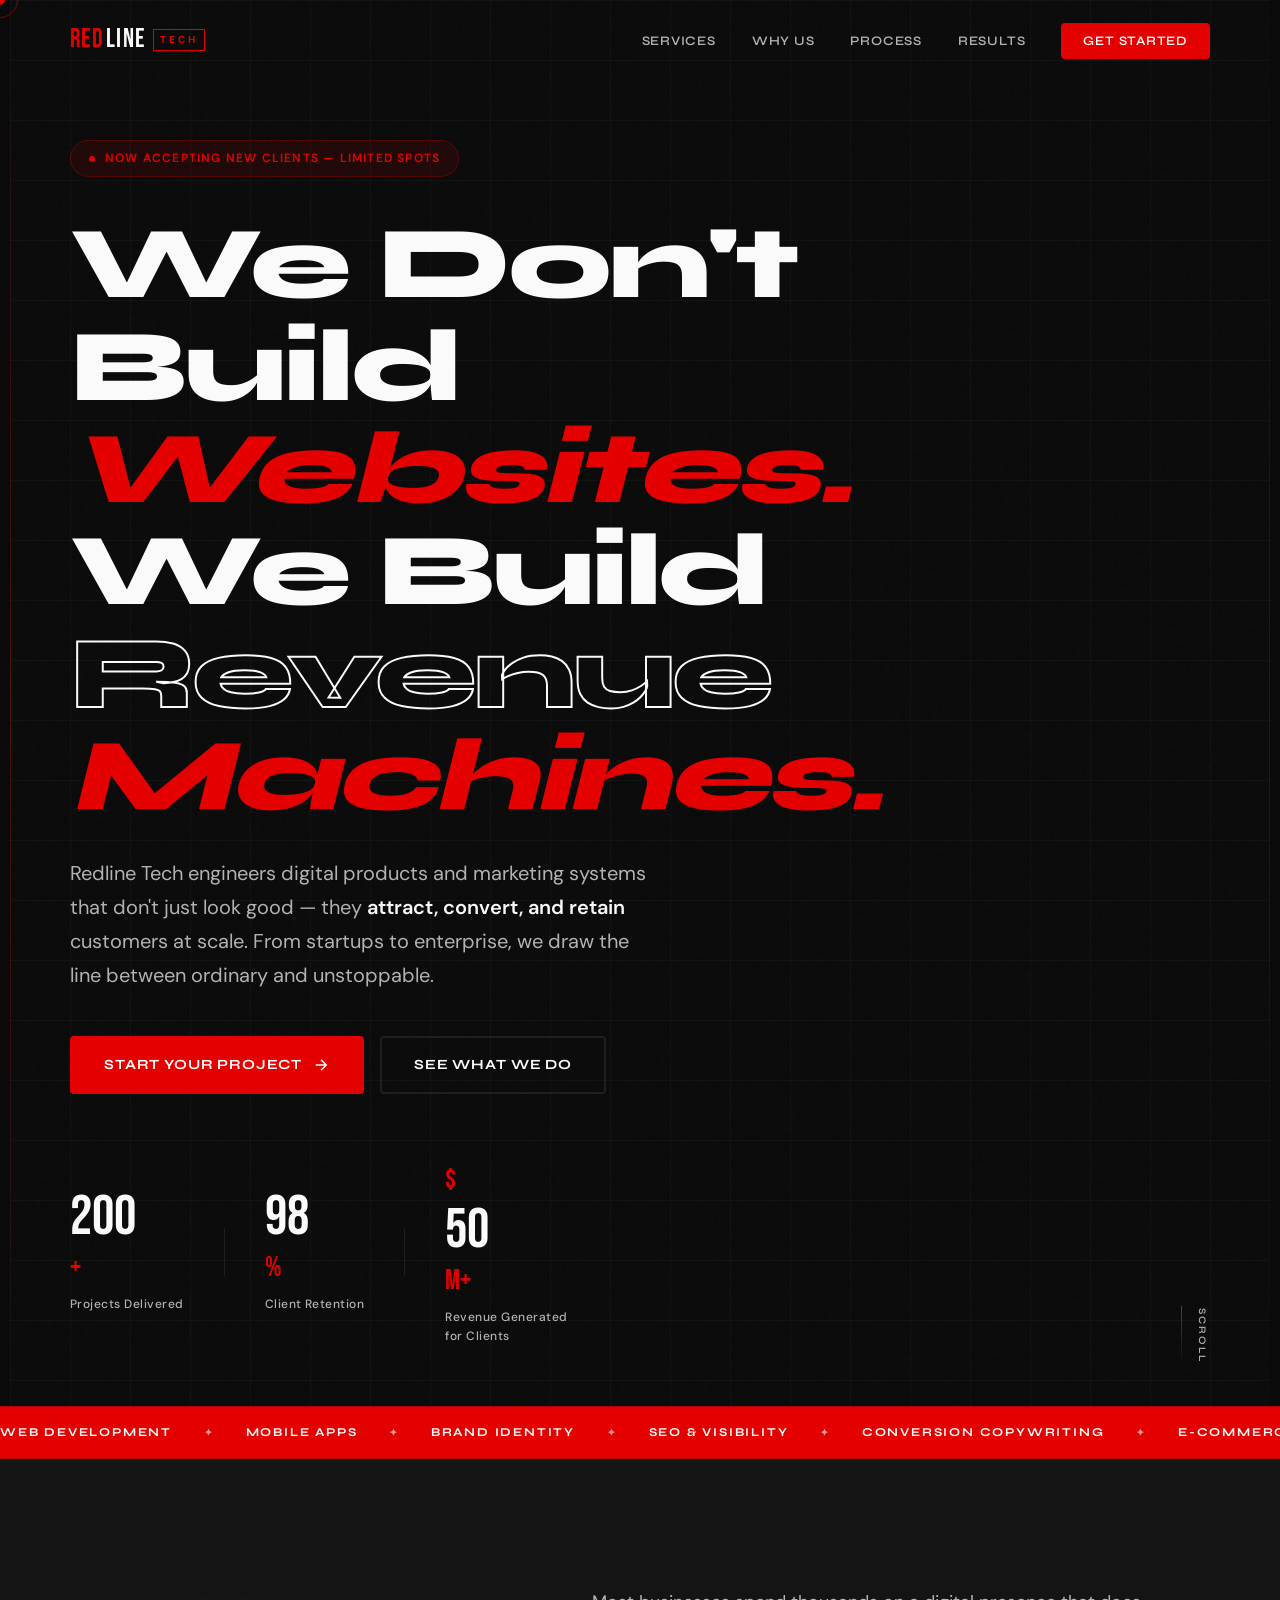
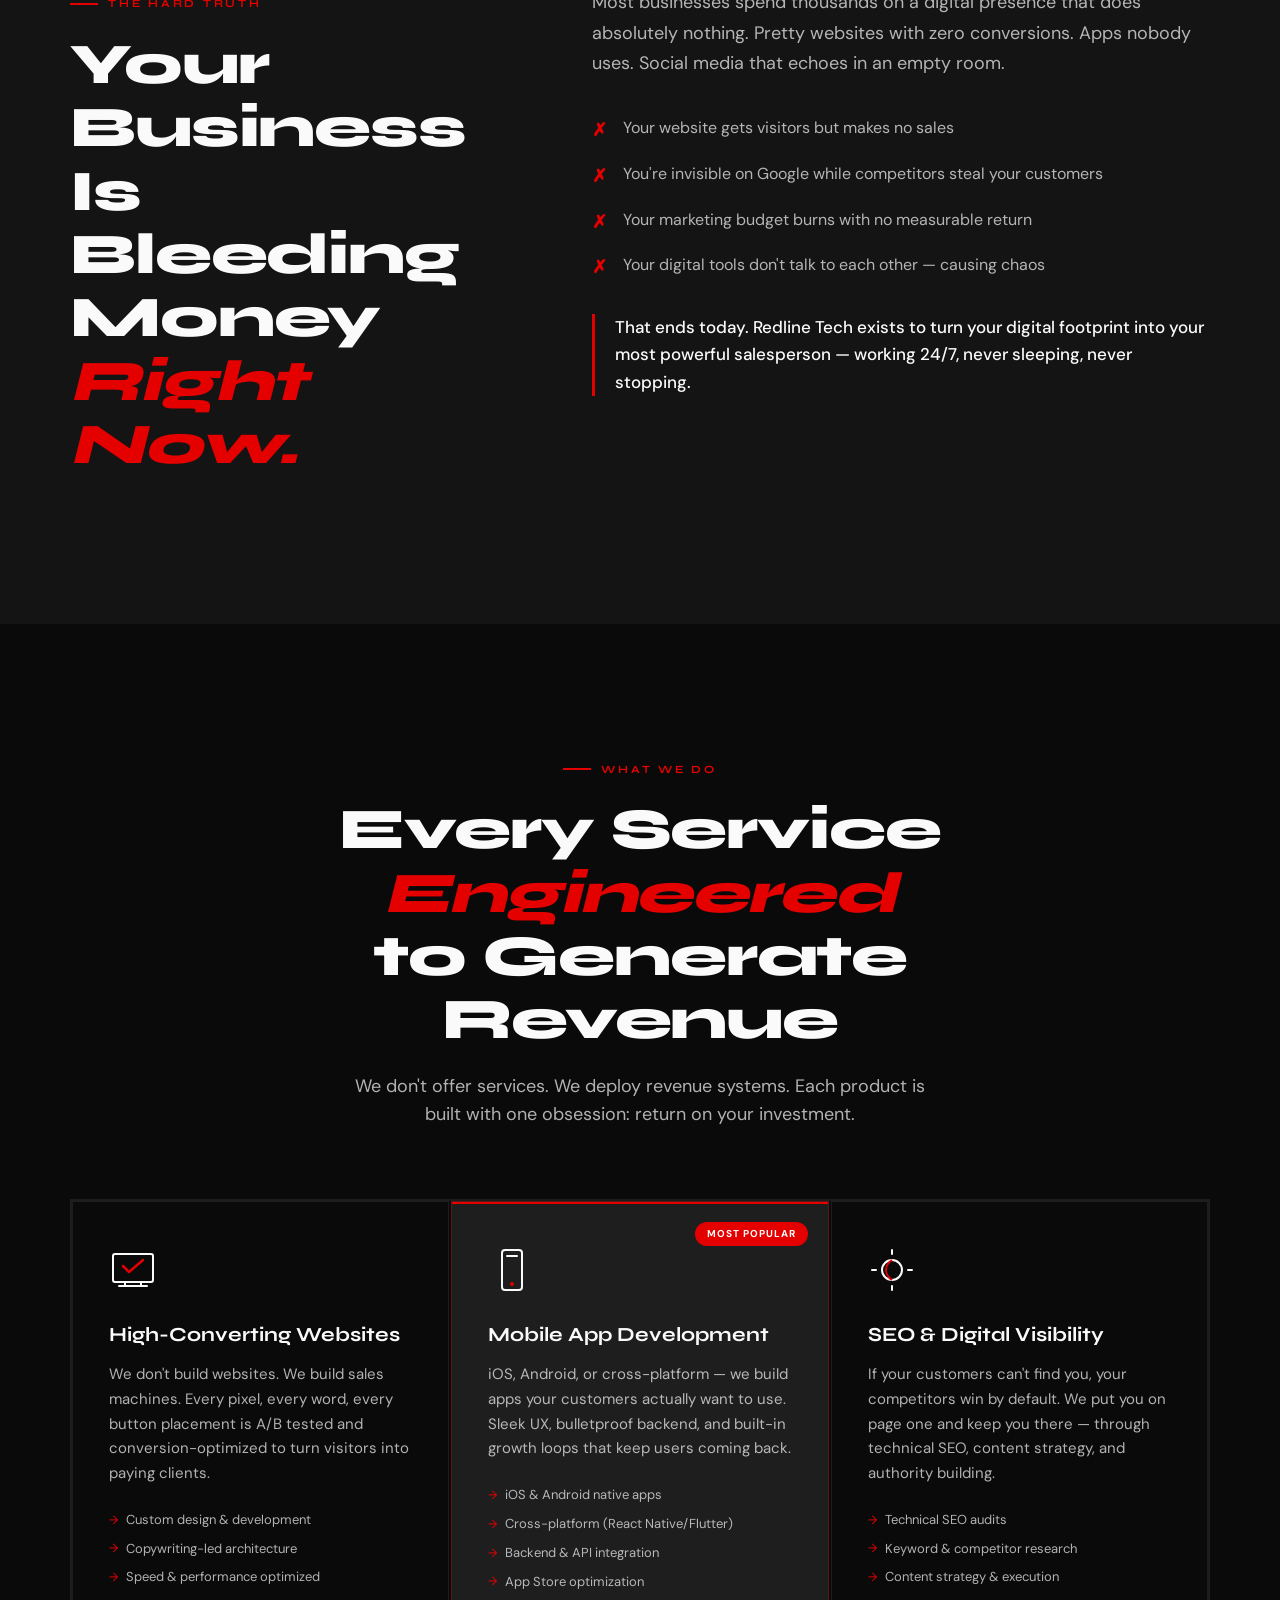
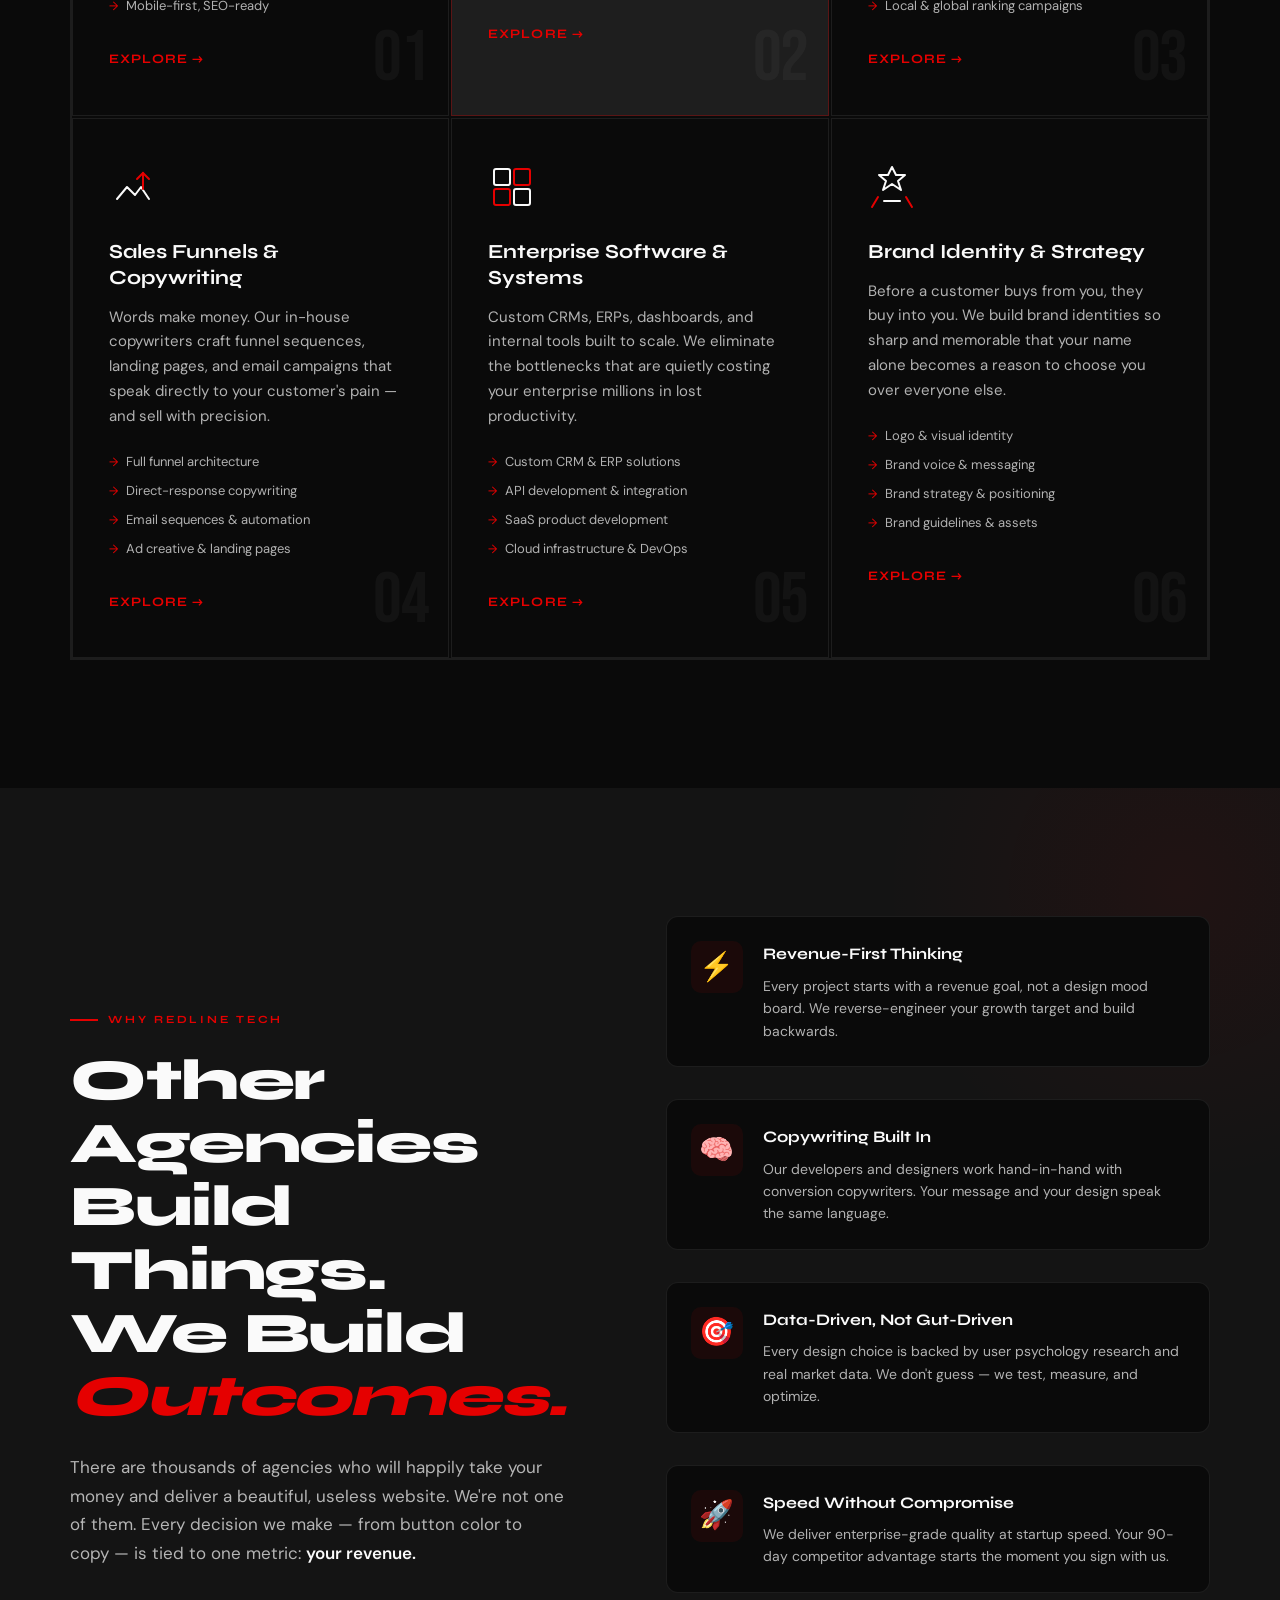
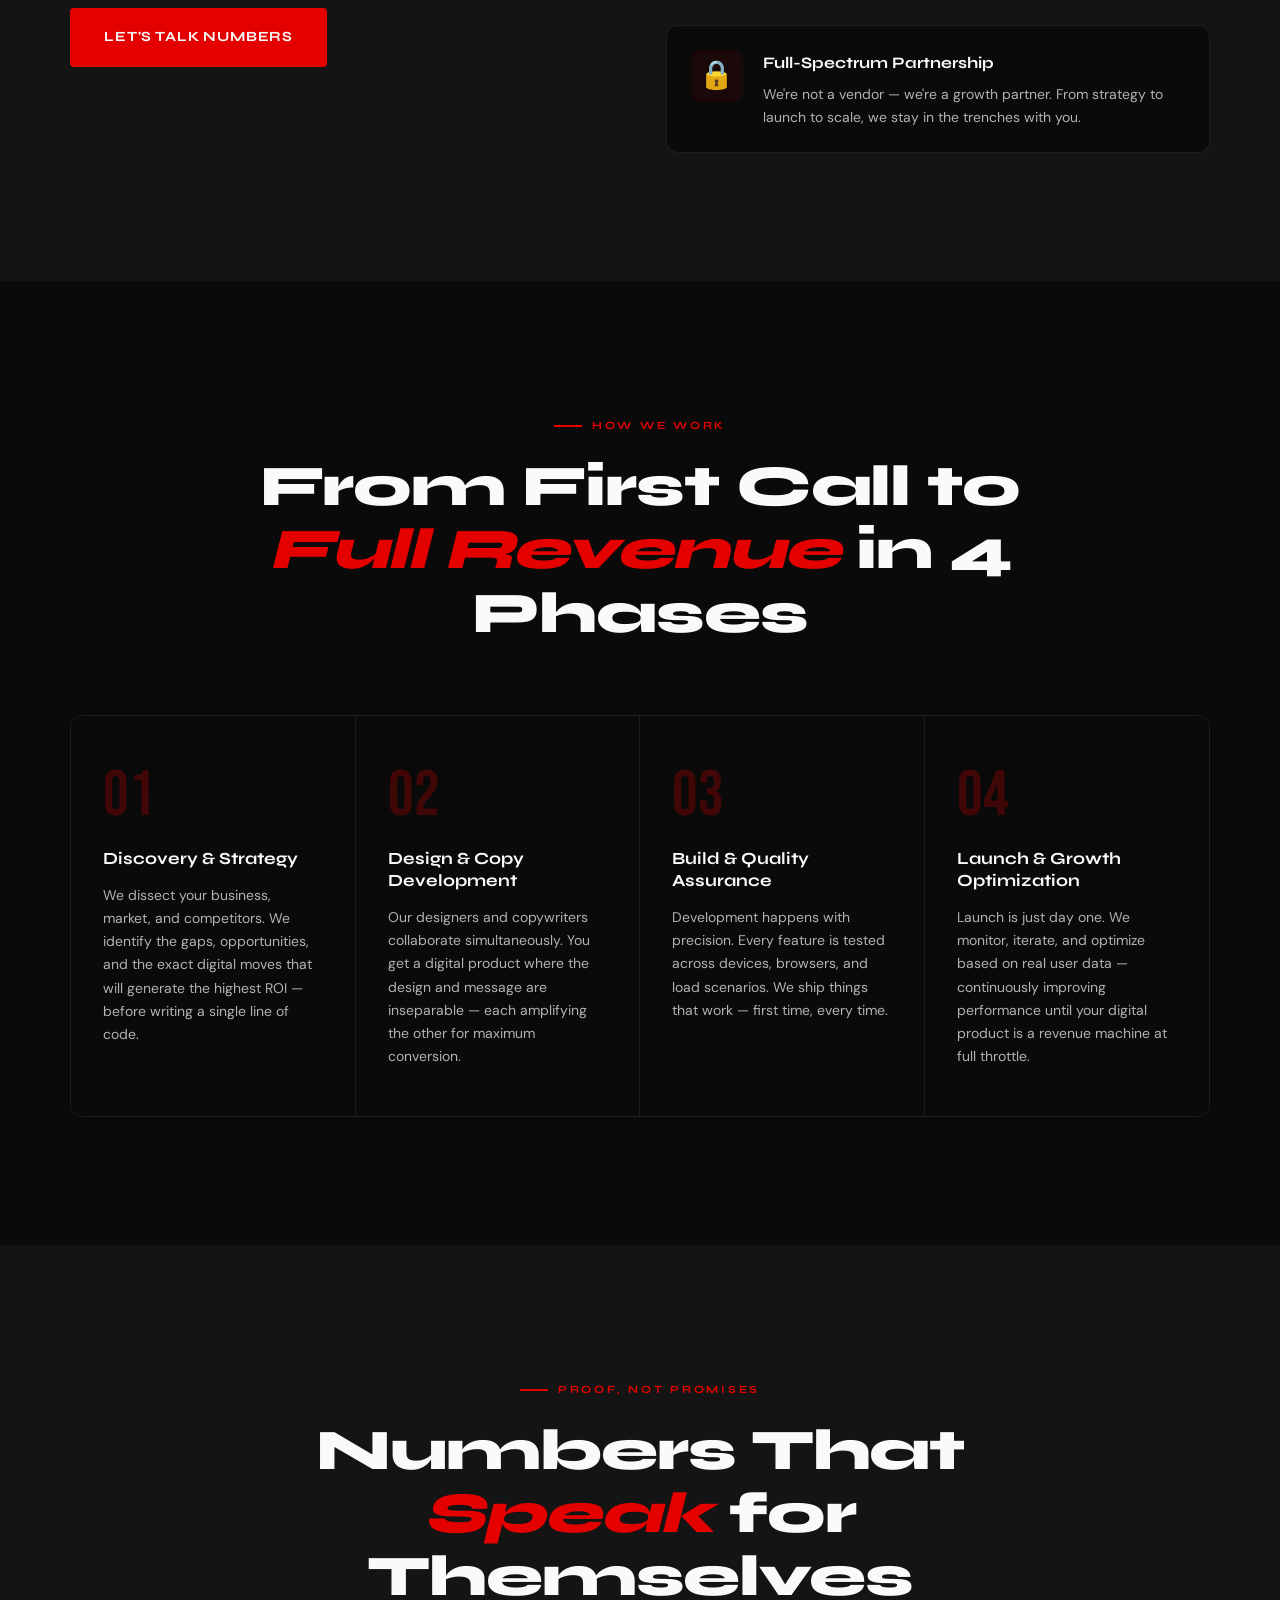
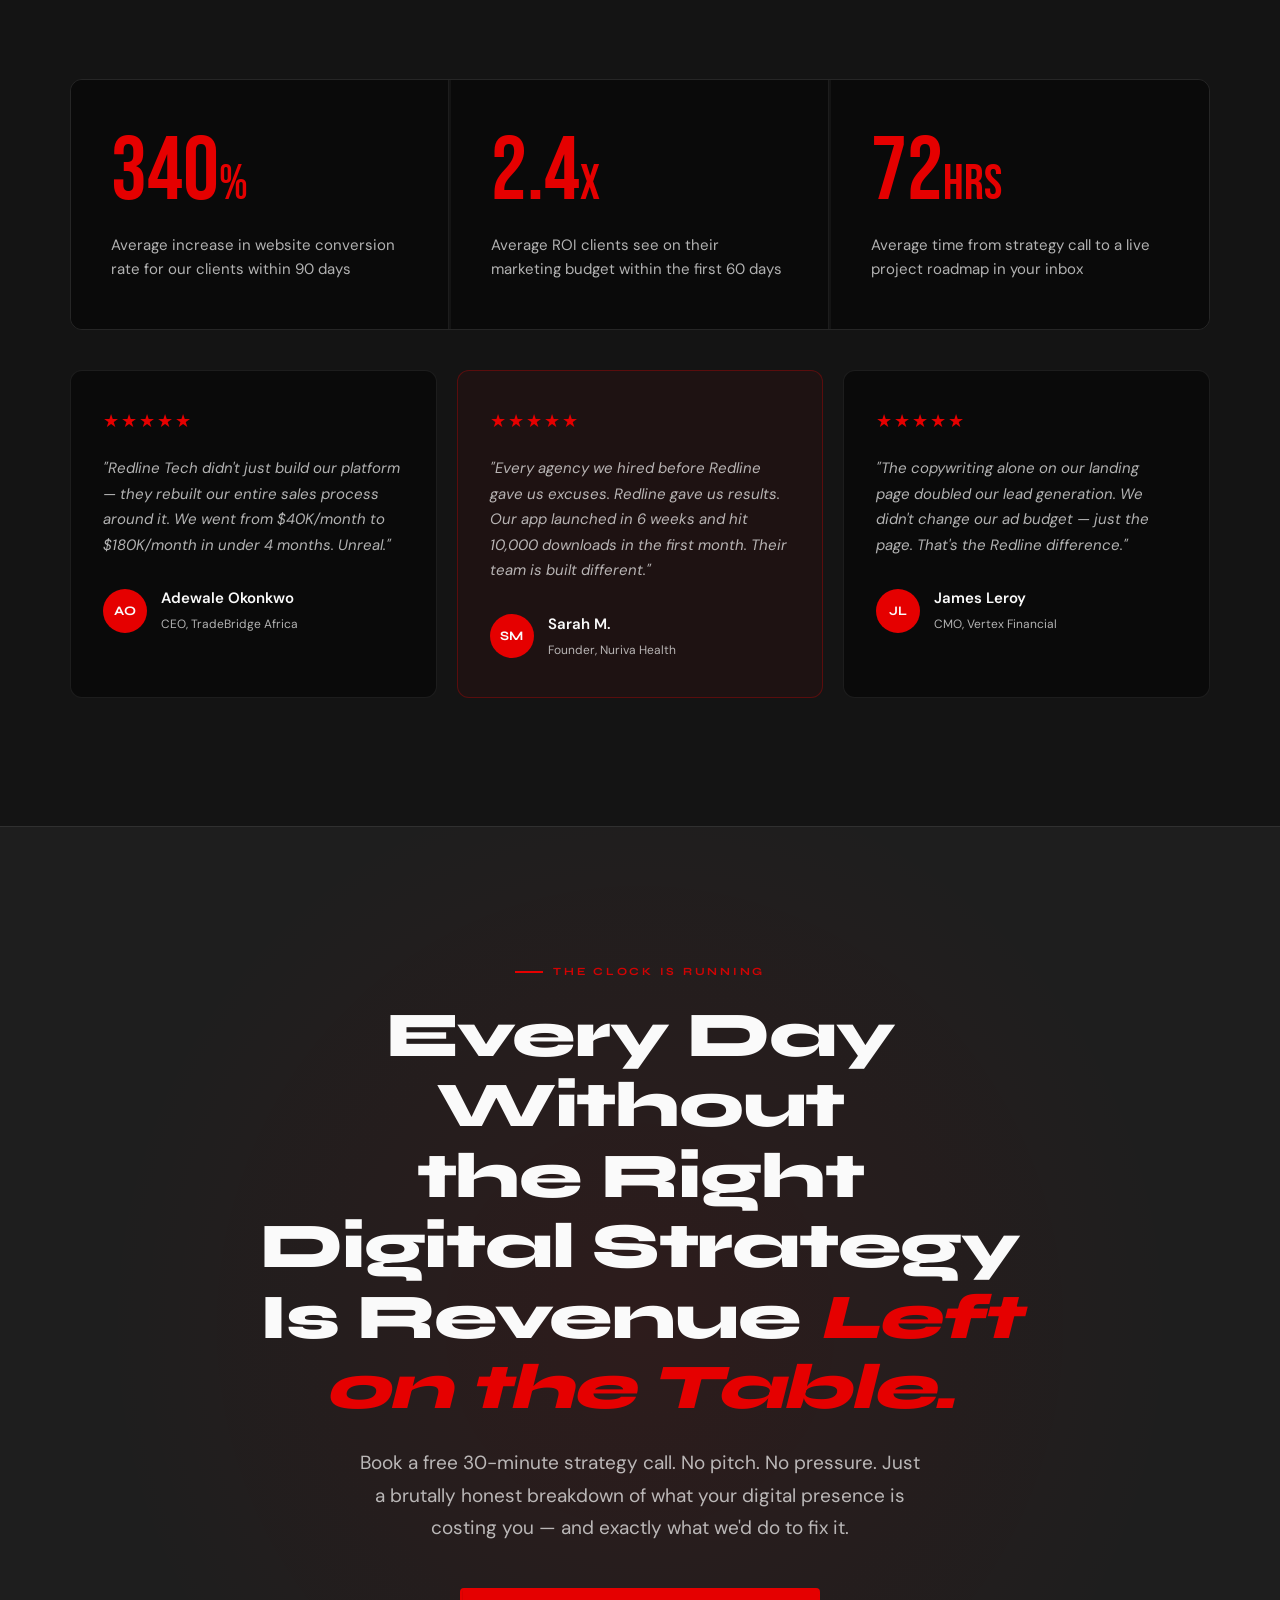
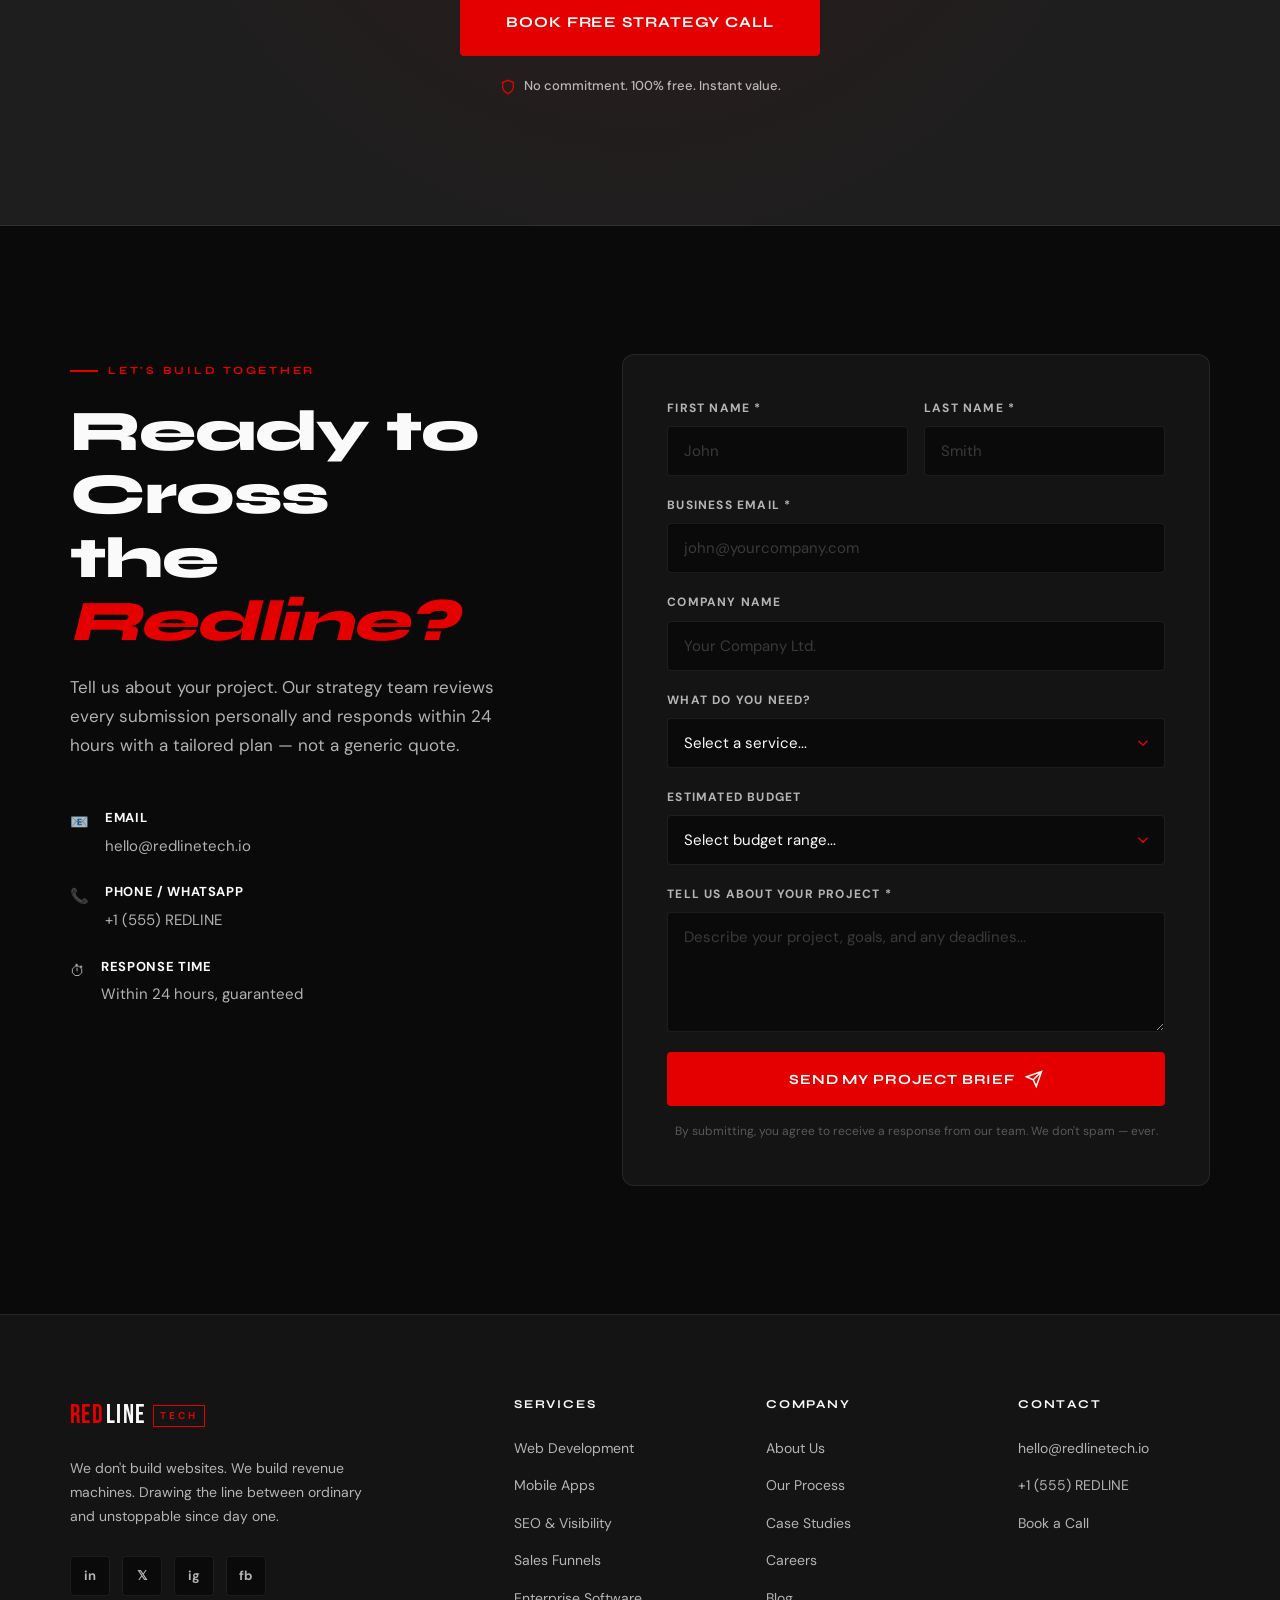
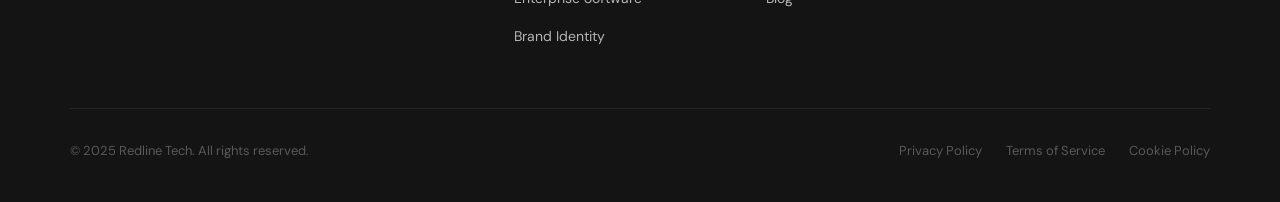
==== index.html @ 1e95c826 "Rename index (1).html to index.html" ====
<!DOCTYPE html>
<html lang="en">
<head>
  <meta charset="UTF-8" />
  <meta name="viewport" content="width=device-width, initial-scale=1.0" />
  <meta name="description" content="Redline Tech — We don't just build digital products. We engineer revenue machines. Websites, apps, and marketing systems that turn attention into income." />
  <meta name="keywords" content="web development, app development, digital marketing, copywriting, business growth, enterprise software" />
  <meta property="og:title" content="Redline Tech | Digital Products That Drive Revenue" />
  <meta property="og:description" content="We build websites, apps, and marketing systems engineered to convert. Trusted by startups, SMBs, and enterprises." />
  <meta property="og:type" content="website" />
  <title>Redline Tech | We Don't Build Websites. We Build Revenue Machines.</title>
  <link rel="preconnect" href="https://fonts.googleapis.com" />
  <link rel="preconnect" href="https://fonts.gstatic.com" crossorigin />
  <link href="https://fonts.googleapis.com/css2?family=Bebas+Neue&family=Syne:wght@400;600;700;800&family=DM+Sans:ital,wght@0,300;0,400;0,500;1,300&display=swap" rel="stylesheet" />
  <link rel="stylesheet" href="styles.css" />
</head>
<body>

  <!-- CURSOR -->
  <div class="cursor" id="cursor"></div>
  <div class="cursor-follower" id="cursorFollower"></div>

  <!-- NAV -->
  <nav class="nav" id="nav">
    <div class="nav-inner">
      <a href="#" class="nav-logo">
        <span class="logo-red">RED</span><span class="logo-line">LINE</span>
        <span class="logo-tech">TECH</span>
      </a>
      <ul class="nav-links" id="navLinks">
        <li><a href="#services">Services</a></li>
        <li><a href="#why">Why Us</a></li>
        <li><a href="#process">Process</a></li>
        <li><a href="#results">Results</a></li>
        <li><a href="#contact" class="nav-cta">Get Started</a></li>
      </ul>
      <button class="nav-hamburger" id="hamburger" aria-label="Toggle menu">
        <span></span><span></span><span></span>
      </button>
    </div>
  </nav>

  <!-- HERO -->
  <section class="hero" id="home">
    <div class="hero-bg-grid"></div>
    <div class="hero-noise"></div>
    <div class="hero-accent-line left"></div>
    <div class="hero-accent-line right"></div>

    <div class="hero-content">
      <div class="hero-badge">
        <span class="badge-dot"></span>
        Now Accepting New Clients — Limited Spots
      </div>

      <h1 class="hero-headline">
        <span class="line-reveal">We Don't Build</span>
        <span class="line-reveal delay-1">
          <em class="red-italic">Websites.</em>
        </span>
        <span class="line-reveal delay-2">We Build</span>
        <span class="line-reveal delay-3">
          <span class="outline-text">Revenue</span>
          <em class="red-italic"> Machines.</em>
        </span>
      </h1>

      <p class="hero-subtext line-reveal delay-4">
        Redline Tech engineers digital products and marketing systems that don't just look good —
        they <strong>attract, convert, and retain</strong> customers at scale.
        From startups to enterprise, we draw the line between ordinary and unstoppable.
      </p>

      <div class="hero-ctas line-reveal delay-5">
        <a href="#contact" class="btn btn-primary">
          <span>Start Your Project</span>
          <svg viewBox="0 0 24 24" fill="none" stroke="currentColor" stroke-width="2"><path d="M5 12h14M12 5l7 7-7 7"/></svg>
        </a>
        <a href="#services" class="btn btn-ghost">
          See What We Do
        </a>
      </div>

      <div class="hero-stats line-reveal delay-5">
        <div class="stat">
          <span class="stat-num" data-target="200">0</span><span class="stat-suffix">+</span>
          <span class="stat-label">Projects Delivered</span>
        </div>
        <div class="stat-divider"></div>
        <div class="stat">
          <span class="stat-num" data-target="98">0</span><span class="stat-suffix">%</span>
          <span class="stat-label">Client Retention</span>
        </div>
        <div class="stat-divider"></div>
        <div class="stat">
          <span class="stat-prefix">$</span><span class="stat-num" data-target="50">0</span><span class="stat-suffix">M+</span>
          <span class="stat-label">Revenue Generated for Clients</span>
        </div>
      </div>
    </div>

    <div class="hero-scroll-indicator">
      <span>Scroll</span>
      <div class="scroll-line"></div>
    </div>
  </section>

  <!-- MARQUEE STRIP -->
  <div class="marquee-strip">
    <div class="marquee-track">
      <span>Web Development</span><span class="dot">✦</span>
      <span>Mobile Apps</span><span class="dot">✦</span>
      <span>Brand Identity</span><span class="dot">✦</span>
      <span>SEO & Visibility</span><span class="dot">✦</span>
      <span>Conversion Copywriting</span><span class="dot">✦</span>
      <span>E-Commerce</span><span class="dot">✦</span>
      <span>Enterprise Software</span><span class="dot">✦</span>
      <span>Sales Funnels</span><span class="dot">✦</span>
      <span>UI/UX Design</span><span class="dot">✦</span>
      <span>Digital Marketing</span><span class="dot">✦</span>
      <!-- Duplicate for seamless loop -->
      <span>Web Development</span><span class="dot">✦</span>
      <span>Mobile Apps</span><span class="dot">✦</span>
      <span>Brand Identity</span><span class="dot">✦</span>
      <span>SEO & Visibility</span><span class="dot">✦</span>
      <span>Conversion Copywriting</span><span class="dot">✦</span>
      <span>E-Commerce</span><span class="dot">✦</span>
      <span>Enterprise Software</span><span class="dot">✦</span>
      <span>Sales Funnels</span><span class="dot">✦</span>
      <span>UI/UX Design</span><span class="dot">✦</span>
      <span>Digital Marketing</span><span class="dot">✦</span>
    </div>
  </div>

  <!-- PROBLEM SECTION -->
  <section class="problem-section">
    <div class="container">
      <div class="problem-grid">
        <div class="problem-left">
          <span class="section-label">The Hard Truth</span>
          <h2 class="section-headline">Your Business<br/>Is Bleeding Money<br/><em class="red-italic">Right Now.</em></h2>
        </div>
        <div class="problem-right">
          <p class="problem-intro">Most businesses spend thousands on a digital presence that does absolutely nothing. Pretty websites with zero conversions. Apps nobody uses. Social media that echoes in an empty room.</p>
          <div class="problem-list">
            <div class="problem-item">
              <span class="problem-icon">✗</span>
              <span>Your website gets visitors but makes no sales</span>
            </div>
            <div class="problem-item">
              <span class="problem-icon">✗</span>
              <span>You're invisible on Google while competitors steal your customers</span>
            </div>
            <div class="problem-item">
              <span class="problem-icon">✗</span>
              <span>Your marketing budget burns with no measurable return</span>
            </div>
            <div class="problem-item">
              <span class="problem-icon">✗</span>
              <span>Your digital tools don't talk to each other — causing chaos</span>
            </div>
          </div>
          <p class="problem-close">That ends today. Redline Tech exists to turn your digital footprint into your most powerful salesperson — working 24/7, never sleeping, never stopping.</p>
        </div>
      </div>
    </div>
  </section>

  <!-- SERVICES -->
  <section class="services" id="services">
    <div class="container">
      <div class="section-header">
        <span class="section-label">What We Do</span>
        <h2 class="section-headline">Every Service <em class="red-italic">Engineered</em><br/>to Generate Revenue</h2>
        <p class="section-sub">We don't offer services. We deploy revenue systems. Each product is built with one obsession: return on your investment.</p>
      </div>

      <div class="services-grid">

        <div class="service-card" data-index="01">
          <div class="service-icon">
            <svg viewBox="0 0 48 48" fill="none" xmlns="http://www.w3.org/2000/svg">
              <rect x="4" y="8" width="40" height="28" rx="2" stroke="currentColor" stroke-width="2"/>
              <path d="M16 36v4M32 36v4M10 40h28" stroke="currentColor" stroke-width="2" stroke-linecap="round"/>
              <path d="M14 20l6 6 14-12" stroke="#E50000" stroke-width="2.5" stroke-linecap="round" stroke-linejoin="round"/>
            </svg>
          </div>
          <div class="service-num">01</div>
          <h3>High-Converting Websites</h3>
          <p>We don't build websites. We build sales machines. Every pixel, every word, every button placement is A/B tested and conversion-optimized to turn visitors into paying clients.</p>
          <ul class="service-features">
            <li>Custom design & development</li>
            <li>Copywriting-led architecture</li>
            <li>Speed & performance optimized</li>
            <li>Mobile-first, SEO-ready</li>
          </ul>
          <a href="#contact" class="service-link">Explore →</a>
        </div>

        <div class="service-card featured" data-index="02">
          <div class="service-badge">Most Popular</div>
          <div class="service-icon">
            <svg viewBox="0 0 48 48" fill="none" xmlns="http://www.w3.org/2000/svg">
              <rect x="14" y="4" width="20" height="40" rx="3" stroke="currentColor" stroke-width="2"/>
              <circle cx="24" cy="38" r="2" fill="#E50000"/>
              <path d="M19 10h10" stroke="currentColor" stroke-width="2" stroke-linecap="round"/>
            </svg>
          </div>
          <div class="service-num">02</div>
          <h3>Mobile App Development</h3>
          <p>iOS, Android, or cross-platform — we build apps your customers actually want to use. Sleek UX, bulletproof backend, and built-in growth loops that keep users coming back.</p>
          <ul class="service-features">
            <li>iOS & Android native apps</li>
            <li>Cross-platform (React Native/Flutter)</li>
            <li>Backend & API integration</li>
            <li>App Store optimization</li>
          </ul>
          <a href="#contact" class="service-link">Explore →</a>
        </div>

        <div class="service-card" data-index="03">
          <div class="service-icon">
            <svg viewBox="0 0 48 48" fill="none" xmlns="http://www.w3.org/2000/svg">
              <circle cx="24" cy="24" r="10" stroke="currentColor" stroke-width="2"/>
              <path d="M24 14C24 14 18 18 18 24s6 10 6 10" stroke="#E50000" stroke-width="2"/>
              <path d="M24 4v4M24 40v4M4 24h4M40 24h4" stroke="currentColor" stroke-width="2" stroke-linecap="round"/>
            </svg>
          </div>
          <div class="service-num">03</div>
          <h3>SEO & Digital Visibility</h3>
          <p>If your customers can't find you, your competitors win by default. We put you on page one and keep you there — through technical SEO, content strategy, and authority building.</p>
          <ul class="service-features">
            <li>Technical SEO audits</li>
            <li>Keyword & competitor research</li>
            <li>Content strategy & execution</li>
            <li>Local & global ranking campaigns</li>
          </ul>
          <a href="#contact" class="service-link">Explore →</a>
        </div>

        <div class="service-card" data-index="04">
          <div class="service-icon">
            <svg viewBox="0 0 48 48" fill="none" xmlns="http://www.w3.org/2000/svg">
              <path d="M8 36l10-12 8 8 6-8 8 12" stroke="currentColor" stroke-width="2" stroke-linecap="round" stroke-linejoin="round"/>
              <path d="M40 16l-6-6-6 6" stroke="#E50000" stroke-width="2" stroke-linecap="round"/>
              <path d="M34 10v16" stroke="#E50000" stroke-width="2" stroke-linecap="round"/>
            </svg>
          </div>
          <div class="service-num">04</div>
          <h3>Sales Funnels & Copywriting</h3>
          <p>Words make money. Our in-house copywriters craft funnel sequences, landing pages, and email campaigns that speak directly to your customer's pain — and sell with precision.</p>
          <ul class="service-features">
            <li>Full funnel architecture</li>
            <li>Direct-response copywriting</li>
            <li>Email sequences & automation</li>
            <li>Ad creative & landing pages</li>
          </ul>
          <a href="#contact" class="service-link">Explore →</a>
        </div>

        <div class="service-card" data-index="05">
          <div class="service-icon">
            <svg viewBox="0 0 48 48" fill="none" xmlns="http://www.w3.org/2000/svg">
              <rect x="6" y="6" width="16" height="16" rx="2" stroke="currentColor" stroke-width="2"/>
              <rect x="26" y="6" width="16" height="16" rx="2" stroke="#E50000" stroke-width="2"/>
              <rect x="6" y="26" width="16" height="16" rx="2" stroke="#E50000" stroke-width="2"/>
              <rect x="26" y="26" width="16" height="16" rx="2" stroke="currentColor" stroke-width="2"/>
            </svg>
          </div>
          <div class="service-num">05</div>
          <h3>Enterprise Software & Systems</h3>
          <p>Custom CRMs, ERPs, dashboards, and internal tools built to scale. We eliminate the bottlenecks that are quietly costing your enterprise millions in lost productivity.</p>
          <ul class="service-features">
            <li>Custom CRM & ERP solutions</li>
            <li>API development & integration</li>
            <li>SaaS product development</li>
            <li>Cloud infrastructure & DevOps</li>
          </ul>
          <a href="#contact" class="service-link">Explore →</a>
        </div>

        <div class="service-card" data-index="06">
          <div class="service-icon">
            <svg viewBox="0 0 48 48" fill="none" xmlns="http://www.w3.org/2000/svg">
              <path d="M24 4l4 8h9l-7 6 3 9-9-6-9 6 3-9-7-6h9z" stroke="currentColor" stroke-width="2" stroke-linejoin="round"/>
              <path d="M10 34l-6 10M38 34l6 10" stroke="#E50000" stroke-width="2" stroke-linecap="round"/>
              <path d="M16 38h16" stroke="currentColor" stroke-width="2" stroke-linecap="round"/>
            </svg>
          </div>
          <div class="service-num">06</div>
          <h3>Brand Identity & Strategy</h3>
          <p>Before a customer buys from you, they buy into you. We build brand identities so sharp and memorable that your name alone becomes a reason to choose you over everyone else.</p>
          <ul class="service-features">
            <li>Logo & visual identity</li>
            <li>Brand voice & messaging</li>
            <li>Brand strategy & positioning</li>
            <li>Brand guidelines & assets</li>
          </ul>
          <a href="#contact" class="service-link">Explore →</a>
        </div>

      </div>
    </div>
  </section>

  <!-- WHY REDLINE -->
  <section class="why-section" id="why">
    <div class="why-bg-accent"></div>
    <div class="container">
      <div class="why-grid">
        <div class="why-left">
          <span class="section-label">Why Redline Tech</span>
          <h2 class="section-headline">Other Agencies<br/>Build Things.<br/>We Build <em class="red-italic">Outcomes.</em></h2>
          <p>There are thousands of agencies who will happily take your money and deliver a beautiful, useless website. We're not one of them. Every decision we make — from button color to copy — is tied to one metric: <strong>your revenue.</strong></p>
          <a href="#contact" class="btn btn-primary">Let's Talk Numbers</a>
        </div>
        <div class="why-right">
          <div class="why-item">
            <div class="why-item-icon">⚡</div>
            <div>
              <h4>Revenue-First Thinking</h4>
              <p>Every project starts with a revenue goal, not a design mood board. We reverse-engineer your growth target and build backwards.</p>
            </div>
          </div>
          <div class="why-item">
            <div class="why-item-icon">🧠</div>
            <div>
              <h4>Copywriting Built In</h4>
              <p>Our developers and designers work hand-in-hand with conversion copywriters. Your message and your design speak the same language.</p>
            </div>
          </div>
          <div class="why-item">
            <div class="why-item-icon">🎯</div>
            <div>
              <h4>Data-Driven, Not Gut-Driven</h4>
              <p>Every design choice is backed by user psychology research and real market data. We don't guess — we test, measure, and optimize.</p>
            </div>
          </div>
          <div class="why-item">
            <div class="why-item-icon">🚀</div>
            <div>
              <h4>Speed Without Compromise</h4>
              <p>We deliver enterprise-grade quality at startup speed. Your 90-day competitor advantage starts the moment you sign with us.</p>
            </div>
          </div>
          <div class="why-item">
            <div class="why-item-icon">🔒</div>
            <div>
              <h4>Full-Spectrum Partnership</h4>
              <p>We're not a vendor — we're a growth partner. From strategy to launch to scale, we stay in the trenches with you.</p>
            </div>
          </div>
        </div>
      </div>
    </div>
  </section>

  <!-- PROCESS -->
  <section class="process-section" id="process">
    <div class="container">
      <div class="section-header">
        <span class="section-label">How We Work</span>
        <h2 class="section-headline">From First Call to<br/><em class="red-italic">Full Revenue</em> in 4 Phases</h2>
      </div>
      <div class="process-steps">
        <div class="process-step">
          <div class="step-number">01</div>
          <div class="step-content">
            <h3>Discovery & Strategy</h3>
            <p>We dissect your business, market, and competitors. We identify the gaps, opportunities, and the exact digital moves that will generate the highest ROI — before writing a single line of code.</p>
          </div>
          <div class="step-connector"></div>
        </div>
        <div class="process-step">
          <div class="step-number">02</div>
          <div class="step-content">
            <h3>Design & Copy Development</h3>
            <p>Our designers and copywriters collaborate simultaneously. You get a digital product where the design and message are inseparable — each amplifying the other for maximum conversion.</p>
          </div>
          <div class="step-connector"></div>
        </div>
        <div class="process-step">
          <div class="step-number">03</div>
          <div class="step-content">
            <h3>Build & Quality Assurance</h3>
            <p>Development happens with precision. Every feature is tested across devices, browsers, and load scenarios. We ship things that work — first time, every time.</p>
          </div>
          <div class="step-connector"></div>
        </div>
        <div class="process-step">
          <div class="step-number">04</div>
          <div class="step-content">
            <h3>Launch & Growth Optimization</h3>
            <p>Launch is just day one. We monitor, iterate, and optimize based on real user data — continuously improving performance until your digital product is a revenue machine at full throttle.</p>
          </div>
        </div>
      </div>
    </div>
  </section>

  <!-- SOCIAL PROOF / RESULTS -->
  <section class="results-section" id="results">
    <div class="container">
      <div class="section-header">
        <span class="section-label">Proof, Not Promises</span>
        <h2 class="section-headline">Numbers That<br/><em class="red-italic">Speak</em> for Themselves</h2>
      </div>

      <div class="results-grid">
        <div class="result-card big-stat">
          <span class="big-number">340<span class="big-suffix">%</span></span>
          <p>Average increase in website conversion rate for our clients within 90 days</p>
        </div>
        <div class="result-card big-stat">
          <span class="big-number">2.4<span class="big-suffix">x</span></span>
          <p>Average ROI clients see on their marketing budget within the first 60 days</p>
        </div>
        <div class="result-card big-stat">
          <span class="big-number">72<span class="big-suffix">hrs</span></span>
          <p>Average time from strategy call to a live project roadmap in your inbox</p>
        </div>
      </div>

      <div class="testimonials-grid">
        <div class="testimonial-card">
          <div class="stars">★★★★★</div>
          <p>"Redline Tech didn't just build our platform — they rebuilt our entire sales process around it. We went from $40K/month to $180K/month in under 4 months. Unreal."</p>
          <div class="testimonial-author">
            <div class="author-avatar">AO</div>
            <div>
              <strong>Adewale Okonkwo</strong>
              <span>CEO, TradeBridge Africa</span>
            </div>
          </div>
        </div>
        <div class="testimonial-card featured-testimonial">
          <div class="stars">★★★★★</div>
          <p>"Every agency we hired before Redline gave us excuses. Redline gave us results. Our app launched in 6 weeks and hit 10,000 downloads in the first month. Their team is built different."</p>
          <div class="testimonial-author">
            <div class="author-avatar">SM</div>
            <div>
              <strong>Sarah M.</strong>
              <span>Founder, Nuriva Health</span>
            </div>
          </div>
        </div>
        <div class="testimonial-card">
          <div class="stars">★★★★★</div>
          <p>"The copywriting alone on our landing page doubled our lead generation. We didn't change our ad budget — just the page. That's the Redline difference."</p>
          <div class="testimonial-author">
            <div class="author-avatar">JL</div>
            <div>
              <strong>James Leroy</strong>
              <span>CMO, Vertex Financial</span>
            </div>
          </div>
        </div>
      </div>
    </div>
  </section>

  <!-- CTA BANNER -->
  <section class="cta-banner">
    <div class="cta-noise"></div>
    <div class="container">
      <div class="cta-content">
        <span class="section-label light">The Clock Is Running</span>
        <h2>Every Day Without<br/>the Right Digital Strategy<br/>Is Revenue <em class="red-italic">Left on the Table.</em></h2>
        <p>Book a free 30-minute strategy call. No pitch. No pressure. Just a brutally honest breakdown of what your digital presence is costing you — and exactly what we'd do to fix it.</p>
        <div class="cta-actions">
          <a href="#contact" class="btn btn-primary btn-large">Book Free Strategy Call</a>
          <div class="cta-note">
            <svg viewBox="0 0 24 24" fill="none" stroke="currentColor" stroke-width="2"><path d="M12 22s8-4 8-10V5l-8-3-8 3v7c0 6 8 10 8 10z"/></svg>
            No commitment. 100% free. Instant value.
          </div>
        </div>
      </div>
    </div>
  </section>

  <!-- CONTACT -->
  <section class="contact-section" id="contact">
    <div class="container">
      <div class="contact-grid">
        <div class="contact-left">
          <span class="section-label">Let's Build Together</span>
          <h2 class="section-headline">Ready to Cross<br/>the <em class="red-italic">Redline?</em></h2>
          <p>Tell us about your project. Our strategy team reviews every submission personally and responds within 24 hours with a tailored plan — not a generic quote.</p>

          <div class="contact-info">
            <div class="contact-info-item">
              <span class="ci-icon">📧</span>
              <div>
                <strong>Email</strong>
                <span>hello@redlinetech.io</span>
              </div>
            </div>
            <div class="contact-info-item">
              <span class="ci-icon">📞</span>
              <div>
                <strong>Phone / WhatsApp</strong>
                <span>+1 (555) REDLINE</span>
              </div>
            </div>
            <div class="contact-info-item">
              <span class="ci-icon">⏱</span>
              <div>
                <strong>Response Time</strong>
                <span>Within 24 hours, guaranteed</span>
              </div>
            </div>
          </div>
        </div>

        <div class="contact-right">
          <form class="contact-form" id="contactForm" novalidate>
            <div class="form-row">
              <div class="form-group">
                <label for="firstName">First Name *</label>
                <input type="text" id="firstName" name="firstName" placeholder="John" required />
              </div>
              <div class="form-group">
                <label for="lastName">Last Name *</label>
                <input type="text" id="lastName" name="lastName" placeholder="Smith" required />
              </div>
            </div>
            <div class="form-group">
              <label for="email">Business Email *</label>
              <input type="email" id="email" name="email" placeholder="john@yourcompany.com" required />
            </div>
            <div class="form-group">
              <label for="company">Company Name</label>
              <input type="text" id="company" name="company" placeholder="Your Company Ltd." />
            </div>
            <div class="form-group">
              <label for="service">What Do You Need?</label>
              <select id="service" name="service">
                <option value="">Select a service...</option>
                <option value="website">High-Converting Website</option>
                <option value="app">Mobile App Development</option>
                <option value="seo">SEO & Digital Visibility</option>
                <option value="funnel">Sales Funnel & Copywriting</option>
                <option value="enterprise">Enterprise Software</option>
                <option value="brand">Brand Identity</option>
                <option value="full">Full Digital Transformation</option>
              </select>
            </div>
            <div class="form-group">
              <label for="budget">Estimated Budget</label>
              <select id="budget" name="budget">
                <option value="">Select budget range...</option>
                <option value="5k-15k">$5,000 – $15,000</option>
                <option value="15k-50k">$15,000 – $50,000</option>
                <option value="50k-150k">$50,000 – $150,000</option>
                <option value="150k+">$150,000+</option>
              </select>
            </div>
            <div class="form-group">
              <label for="message">Tell Us About Your Project *</label>
              <textarea id="message" name="message" rows="4" placeholder="Describe your project, goals, and any deadlines..." required></textarea>
            </div>
            <button type="submit" class="btn btn-primary btn-full">
              <span>Send My Project Brief</span>
              <svg viewBox="0 0 24 24" fill="none" stroke="currentColor" stroke-width="2"><path d="M22 2L11 13M22 2l-7 20-4-9-9-4 20-7z"/></svg>
            </button>
            <p class="form-disclaimer">By submitting, you agree to receive a response from our team. We don't spam — ever.</p>
          </form>
          <div class="form-success" id="formSuccess" style="display:none">
            <div class="success-icon">✓</div>
            <h3>You're In.</h3>
            <p>Your brief has been received. Expect a personal response from our strategy team within 24 hours. Big things are coming.</p>
          </div>
        </div>
      </div>
    </div>
  </section>

  <!-- FOOTER -->
  <footer class="footer">
    <div class="container">
      <div class="footer-top">
        <div class="footer-brand">
          <a href="#" class="nav-logo">
            <span class="logo-red">RED</span><span class="logo-line">LINE</span>
            <span class="logo-tech">TECH</span>
          </a>
          <p>We don't build websites. We build revenue machines. Drawing the line between ordinary and unstoppable since day one.</p>
          <div class="footer-socials">
            <a href="https://linkedin.com/company/redlinetech" aria-label="LinkedIn" target="_blank">in</a>
            <a href="https://twitter.com/redlinetech" aria-label="Twitter/X" target="_blank">𝕏</a>
            <a href="https://instagram.com/redlinetech" aria-label="Instagram" target="_blank">ig</a>
            <a href="https://facebook.com/redlinetech" aria-label="Facebook" target="_blank">fb</a>
          </div>
        </div>
        <div class="footer-links-group">
          <h4>Services</h4>
          <ul>
            <li><a href="#services">Web Development</a></li>
            <li><a href="#services">Mobile Apps</a></li>
            <li><a href="#services">SEO & Visibility</a></li>
            <li><a href="#services">Sales Funnels</a></li>
            <li><a href="#services">Enterprise Software</a></li>
            <li><a href="#services">Brand Identity</a></li>
          </ul>
        </div>
        <div class="footer-links-group">
          <h4>Company</h4>
          <ul>
            <li><a href="#why">About Us</a></li>
            <li><a href="#process">Our Process</a></li>
            <li><a href="#results">Case Studies</a></li>
            <li><a href="#contact">Careers</a></li>
            <li><a href="#contact">Blog</a></li>
          </ul>
        </div>
        <div class="footer-links-group">
          <h4>Contact</h4>
          <ul>
            <li><a href="mailto:hello@redlinetech.io">hello@redlinetech.io</a></li>
            <li><a href="tel:+15553353546">+1 (555) REDLINE</a></li>
            <li><a href="#contact">Book a Call</a></li>
          </ul>
        </div>
      </div>
      <div class="footer-bottom">
        <p>© 2025 Redline Tech. All rights reserved.</p>
        <div class="footer-legal">
          <a href="#">Privacy Policy</a>
          <a href="#">Terms of Service</a>
          <a href="#">Cookie Policy</a>
        </div>
      </div>
    </div>
  </footer>

  <script src="script.js"></script>
</body>
</html>
---- styles.css ----
/* ============================================================
   REDLINE TECH — styles.css
   Brand: Red (#E50000), Black (#0A0A0A), White (#FAFAFA)
   Typography: Bebas Neue (display) + Syne (headings) + DM Sans (body)
   ============================================================ */

/* ── RESET & ROOT ── */
*, *::before, *::after { box-sizing: border-box; margin: 0; padding: 0; }

:root {
  --red:        #E50000;
  --red-dark:   #B30000;
  --red-glow:   rgba(229, 0, 0, 0.15);
  --black:      #0A0A0A;
  --black-mid:  #141414;
  --black-soft: #1E1E1E;
  --white:      #FAFAFA;
  --white-dim:  rgba(250,250,250,0.7);
  --white-faint:rgba(250,250,250,0.08);
  --border:     rgba(250,250,250,0.08);
  --font-display: 'Bebas Neue', sans-serif;
  --font-heading: 'Syne', sans-serif;
  --font-body:    'DM Sans', sans-serif;
  --nav-h:      80px;
  --section-pad: clamp(80px, 10vw, 140px);
  --container:  1260px;
  --radius:     4px;
  --radius-lg:  12px;
  --transition: 0.35s cubic-bezier(0.25, 0.46, 0.45, 0.94);
}

html { scroll-behavior: smooth; font-size: 16px; }

body {
  background: var(--black);
  color: var(--white);
  font-family: var(--font-body);
  font-weight: 400;
  line-height: 1.6;
  overflow-x: hidden;
  cursor: none;
}

a { color: inherit; text-decoration: none; }
img { max-width: 100%; display: block; }
ul { list-style: none; }
input, textarea, select, button { font-family: var(--font-body); }

/* ── SCROLLBAR ── */
::-webkit-scrollbar { width: 4px; }
::-webkit-scrollbar-track { background: var(--black); }
::-webkit-scrollbar-thumb { background: var(--red); border-radius: 2px; }

/* ── CUSTOM CURSOR ── */
.cursor {
  width: 10px; height: 10px;
  background: var(--red);
  border-radius: 50%;
  position: fixed; top: 0; left: 0;
  pointer-events: none;
  z-index: 9999;
  transform: translate(-50%, -50%);
  transition: transform 0.1s, width 0.2s, height 0.2s, background 0.2s;
}
.cursor-follower {
  width: 36px; height: 36px;
  border: 1.5px solid rgba(229,0,0,0.5);
  border-radius: 50%;
  position: fixed; top: 0; left: 0;
  pointer-events: none;
  z-index: 9998;
  transform: translate(-50%, -50%);
  transition: transform 0.18s ease, width 0.3s, height 0.3s, border-color 0.3s;
}
body:has(a:hover) .cursor, body:has(button:hover) .cursor { width: 16px; height: 16px; }
body:has(a:hover) .cursor-follower, body:has(button:hover) .cursor-follower {
  width: 56px; height: 56px;
  border-color: var(--red);
}

/* ── CONTAINER ── */
.container {
  max-width: var(--container);
  margin: 0 auto;
  padding: 0 clamp(20px, 5vw, 60px);
}

/* ── SECTION LABELS ── */
.section-label {
  display: inline-flex; align-items: center; gap: 10px;
  font-family: var(--font-heading);
  font-size: 11px; font-weight: 700;
  letter-spacing: 0.25em;
  text-transform: uppercase;
  color: var(--red);
  margin-bottom: 20px;
}
.section-label::before {
  content: '';
  display: inline-block;
  width: 28px; height: 2px;
  background: var(--red);
}
.section-label.light { color: rgba(229,0,0,0.9); }

.section-header { text-align: center; max-width: 760px; margin: 0 auto 70px; }

.section-headline {
  font-family: var(--font-heading);
  font-weight: 800;
  font-size: clamp(32px, 4.5vw, 58px);
  line-height: 1.1;
  letter-spacing: -0.02em;
  margin-bottom: 20px;
}

.section-sub {
  font-size: clamp(15px, 1.5vw, 18px);
  color: var(--white-dim);
  max-width: 580px;
  margin: 0 auto;
}

.red-italic {
  font-style: italic;
  color: var(--red);
}

/* ── BUTTONS ── */
.btn {
  display: inline-flex; align-items: center; gap: 10px;
  font-family: var(--font-heading);
  font-size: 14px; font-weight: 700;
  letter-spacing: 0.06em;
  text-transform: uppercase;
  padding: 16px 32px;
  border-radius: var(--radius);
  border: 2px solid transparent;
  cursor: pointer;
  transition: var(--transition);
  position: relative;
  overflow: hidden;
}
.btn svg { width: 18px; height: 18px; transition: transform 0.3s; }
.btn:hover svg { transform: translateX(4px); }

.btn-primary {
  background: var(--red);
  color: var(--white);
  border-color: var(--red);
}
.btn-primary::before {
  content: '';
  position: absolute; inset: 0;
  background: var(--red-dark);
  transform: translateX(-100%);
  transition: transform 0.4s cubic-bezier(0.25, 0.46, 0.45, 0.94);
}
.btn-primary:hover::before { transform: translateX(0); }
.btn-primary span, .btn-primary svg { position: relative; z-index: 1; }

.btn-ghost {
  background: transparent;
  color: var(--white);
  border-color: var(--border);
}
.btn-ghost:hover {
  border-color: var(--white-dim);
  background: var(--white-faint);
}

.btn-large { padding: 20px 44px; font-size: 15px; }
.btn-full { width: 100%; justify-content: center; }

/* ── NAVIGATION ── */
.nav {
  position: fixed; top: 0; left: 0; right: 0;
  height: var(--nav-h);
  z-index: 1000;
  transition: background 0.4s, box-shadow 0.4s;
}
.nav.scrolled {
  background: rgba(10,10,10,0.96);
  backdrop-filter: blur(12px);
  box-shadow: 0 1px 0 var(--border);
}
.nav-inner {
  max-width: var(--container);
  margin: 0 auto;
  padding: 0 clamp(20px, 5vw, 60px);
  height: 100%;
  display: flex; align-items: center; justify-content: space-between;
}
.nav-logo {
  font-family: var(--font-display);
  font-size: 26px;
  letter-spacing: 0.05em;
  display: flex; align-items: baseline; gap: 2px;
}
.logo-red { color: var(--red); }
.logo-line { color: var(--white); }
.logo-tech {
  font-family: var(--font-body);
  font-size: 10px;
  font-weight: 700;
  letter-spacing: 0.3em;
  color: var(--red);
  text-transform: uppercase;
  align-self: center;
  margin-left: 6px;
  border: 1px solid var(--red);
  padding: 2px 6px;
}
.nav-links {
  display: flex; align-items: center; gap: 36px;
}
.nav-links a {
  font-family: var(--font-heading);
  font-size: 13px; font-weight: 600;
  letter-spacing: 0.06em;
  text-transform: uppercase;
  color: var(--white-dim);
  transition: color 0.3s;
  position: relative;
}
.nav-links a::after {
  content: ''; position: absolute; bottom: -4px; left: 0; right: 0;
  height: 1px; background: var(--red);
  transform: scaleX(0); transform-origin: left;
  transition: transform 0.3s;
}
.nav-links a:hover { color: var(--white); }
.nav-links a:hover::after { transform: scaleX(1); }
.nav-cta {
  background: var(--red) !important;
  color: var(--white) !important;
  padding: 10px 22px;
  border-radius: var(--radius);
}
.nav-cta::after { display: none !important; }
.nav-cta:hover { background: var(--red-dark) !important; }

.nav-hamburger {
  display: none;
  flex-direction: column; gap: 5px;
  background: none; border: none; cursor: pointer; padding: 4px;
}
.nav-hamburger span {
  display: block; width: 24px; height: 2px;
  background: var(--white); border-radius: 2px;
  transition: var(--transition);
}
.nav-hamburger.open span:nth-child(1) { transform: translateY(7px) rotate(45deg); }
.nav-hamburger.open span:nth-child(2) { opacity: 0; }
.nav-hamburger.open span:nth-child(3) { transform: translateY(-7px) rotate(-45deg); }

/* ── HERO ── */
.hero {
  min-height: 100vh;
  display: flex; flex-direction: column; justify-content: center;
  padding: calc(var(--nav-h) + 60px) clamp(20px, 5vw, 60px) 60px;
  position: relative;
  overflow: hidden;
  max-width: var(--container);
  margin: 0 auto;
}

.hero-bg-grid {
  position: absolute; inset: 0;
  background-image:
    linear-gradient(rgba(250,250,250,0.03) 1px, transparent 1px),
    linear-gradient(90deg, rgba(250,250,250,0.03) 1px, transparent 1px);
  background-size: 60px 60px;
  pointer-events: none;
}

.hero-noise {
  position: absolute; inset: 0;
  background-image: url("data:image/svg+xml,%3Csvg viewBox='0 0 256 256' xmlns='http://www.w3.org/2000/svg'%3E%3Cfilter id='noise'%3E%3CfeTurbulence type='fractalNoise' baseFrequency='0.9' numOctaves='4' stitchTiles='stitch'/%3E%3C/filter%3E%3Crect width='100%25' height='100%25' filter='url(%23noise)' opacity='0.04'/%3E%3C/svg%3E");
  pointer-events: none; opacity: 0.4;
}

.hero-accent-line {
  position: absolute; top: 0; bottom: 0;
  width: 1px; background: linear-gradient(to bottom, transparent, var(--red), transparent);
  opacity: 0.3;
}
.hero-accent-line.left { left: 0; }
.hero-accent-line.right { right: 0; }

.hero-content { position: relative; z-index: 2; max-width: 900px; }

.hero-badge {
  display: inline-flex; align-items: center; gap: 10px;
  background: rgba(229,0,0,0.1);
  border: 1px solid rgba(229,0,0,0.25);
  color: var(--red);
  font-size: 12px; font-weight: 600;
  letter-spacing: 0.1em; text-transform: uppercase;
  padding: 8px 18px; border-radius: 100px;
  margin-bottom: 36px;
}
.badge-dot {
  width: 6px; height: 6px; border-radius: 50%;
  background: var(--red);
  animation: pulse-dot 2s infinite;
}
@keyframes pulse-dot {
  0%, 100% { opacity: 1; box-shadow: 0 0 0 0 rgba(229,0,0,0.4); }
  50% { opacity: 0.8; box-shadow: 0 0 0 6px rgba(229,0,0,0); }
}

.hero-headline {
  font-family: var(--font-heading);
  font-weight: 800;
  font-size: clamp(48px, 8vw, 108px);
  line-height: 1.0;
  letter-spacing: -0.03em;
  margin-bottom: 28px;
  display: flex; flex-direction: column;
}

.outline-text {
  -webkit-text-stroke: 2px var(--white);
  color: transparent;
}

.line-reveal {
  opacity: 0;
  transform: translateY(40px);
  animation: revealLine 0.8s cubic-bezier(0.22, 1, 0.36, 1) forwards;
}
.delay-1 { animation-delay: 0.1s; }
.delay-2 { animation-delay: 0.2s; }
.delay-3 { animation-delay: 0.3s; }
.delay-4 { animation-delay: 0.45s; }
.delay-5 { animation-delay: 0.6s; }

@keyframes revealLine {
  to { opacity: 1; transform: translateY(0); }
}

.hero-subtext {
  font-size: clamp(16px, 1.8vw, 20px);
  color: var(--white-dim);
  max-width: 580px;
  margin-bottom: 44px;
  line-height: 1.7;
}
.hero-subtext strong { color: var(--white); font-weight: 600; }

.hero-ctas {
  display: flex; gap: 16px; flex-wrap: wrap;
  margin-bottom: 64px;
}

.hero-stats {
  display: flex; align-items: center; gap: 40px;
  flex-wrap: wrap;
}
.stat {
  display: flex; flex-direction: column;
}
.stat-num {
  font-family: var(--font-display);
  font-size: clamp(36px, 5vw, 56px);
  line-height: 1;
  color: var(--white);
}
.stat-prefix { font-family: var(--font-display); font-size: 28px; color: var(--red); }
.stat-suffix { font-family: var(--font-display); font-size: 28px; color: var(--red); }
.stat-label {
  font-size: 12px; font-weight: 500;
  color: var(--white-dim);
  letter-spacing: 0.04em;
  margin-top: 4px; max-width: 140px;
}
.stat-divider {
  width: 1px; height: 48px;
  background: var(--border);
}

.hero-scroll-indicator {
  position: absolute; bottom: 40px; right: clamp(20px, 5vw, 60px);
  display: flex; flex-direction: column; align-items: center; gap: 12px;
  font-family: var(--font-heading);
  font-size: 10px; font-weight: 600;
  letter-spacing: 0.2em; text-transform: uppercase;
  color: var(--white-dim);
  writing-mode: vertical-rl;
}
.scroll-line {
  width: 1px; height: 60px;
  background: linear-gradient(to bottom, var(--red), transparent);
  animation: scrollDrop 2s ease-in-out infinite;
}
@keyframes scrollDrop {
  0% { transform: scaleY(0); transform-origin: top; }
  50% { transform: scaleY(1); transform-origin: top; }
  51% { transform: scaleY(1); transform-origin: bottom; }
  100% { transform: scaleY(0); transform-origin: bottom; }
}

/* ── MARQUEE ── */
.marquee-strip {
  width: 100%; overflow: hidden;
  background: var(--red);
  padding: 16px 0;
  border-top: 1px solid var(--red-dark);
  border-bottom: 1px solid var(--red-dark);
}
.marquee-track {
  display: flex; align-items: center; gap: 32px;
  white-space: nowrap;
  animation: marqueeScroll 28s linear infinite;
  width: max-content;
}
.marquee-track span {
  font-family: var(--font-heading);
  font-size: 12px; font-weight: 700;
  letter-spacing: 0.15em; text-transform: uppercase;
  color: var(--white);
  flex-shrink: 0;
}
.marquee-track .dot { color: rgba(255,255,255,0.6); font-size: 10px; }
@keyframes marqueeScroll {
  0% { transform: translateX(0); }
  100% { transform: translateX(-50%); }
}

/* ── PROBLEM SECTION ── */
.problem-section {
  padding: var(--section-pad) 0;
  background: var(--black-mid);
}
.problem-grid {
  display: grid;
  grid-template-columns: 1fr 1.4fr;
  gap: 80px; align-items: start;
}
.problem-intro {
  font-size: 18px; color: var(--white-dim);
  margin-bottom: 36px; line-height: 1.7;
}
.problem-list {
  display: flex; flex-direction: column; gap: 16px;
  margin-bottom: 32px;
}
.problem-item {
  display: flex; align-items: flex-start; gap: 16px;
  font-size: 16px; color: var(--white-dim);
}
.problem-icon {
  color: var(--red); font-size: 18px; font-weight: 700;
  flex-shrink: 0; margin-top: 1px;
}
.problem-close {
  font-size: 17px; color: var(--white);
  font-weight: 500; line-height: 1.6;
  border-left: 3px solid var(--red);
  padding-left: 20px;
}

/* ── SERVICES ── */
.services {
  padding: var(--section-pad) 0;
  background: var(--black);
}
.services-grid {
  display: grid;
  grid-template-columns: repeat(3, 1fr);
  gap: 2px;
  border: 2px solid var(--border);
}
.service-card {
  position: relative;
  padding: 44px 36px;
  background: var(--black);
  border: 1px solid var(--border);
  transition: background 0.4s, border-color 0.4s;
  overflow: hidden;
}
.service-card::before {
  content: '';
  position: absolute; top: 0; left: 0; right: 0;
  height: 2px;
  background: var(--red);
  transform: scaleX(0); transform-origin: left;
  transition: transform 0.4s;
}
.service-card:hover { background: var(--black-soft); border-color: rgba(229,0,0,0.2); }
.service-card:hover::before { transform: scaleX(1); }

.service-card.featured {
  background: var(--black-soft);
  border-color: rgba(229,0,0,0.3);
}
.service-card.featured::before { transform: scaleX(1); }

.service-badge {
  position: absolute; top: 20px; right: 20px;
  background: var(--red);
  color: var(--white);
  font-size: 10px; font-weight: 700;
  letter-spacing: 0.1em; text-transform: uppercase;
  padding: 4px 12px; border-radius: 100px;
}

.service-icon {
  width: 48px; height: 48px; color: var(--white);
  margin-bottom: 28px;
}
.service-num {
  font-family: var(--font-display);
  font-size: 72px; line-height: 1;
  color: rgba(250,250,250,0.04);
  position: absolute; bottom: 20px; right: 20px;
  letter-spacing: -0.02em;
  pointer-events: none;
}
.service-card h3 {
  font-family: var(--font-heading);
  font-size: 20px; font-weight: 700;
  margin-bottom: 14px; line-height: 1.3;
}
.service-card p {
  font-size: 15px; color: var(--white-dim);
  line-height: 1.65; margin-bottom: 24px;
}
.service-features {
  display: flex; flex-direction: column; gap: 8px;
  margin-bottom: 28px;
}
.service-features li {
  font-size: 13px; color: var(--white-dim);
  display: flex; align-items: center; gap: 8px;
}
.service-features li::before {
  content: '→'; color: var(--red); font-size: 12px;
}
.service-link {
  font-family: var(--font-heading);
  font-size: 13px; font-weight: 700;
  letter-spacing: 0.08em; text-transform: uppercase;
  color: var(--red);
  transition: gap 0.3s;
}
.service-link:hover { letter-spacing: 0.12em; }

/* ── WHY SECTION ── */
.why-section {
  padding: var(--section-pad) 0;
  background: var(--black-mid);
  position: relative; overflow: hidden;
}
.why-bg-accent {
  position: absolute; top: -200px; right: -200px;
  width: 600px; height: 600px; border-radius: 50%;
  background: radial-gradient(circle, rgba(229,0,0,0.06) 0%, transparent 70%);
  pointer-events: none;
}
.why-grid {
  display: grid;
  grid-template-columns: 1fr 1.2fr;
  gap: 100px; align-items: center;
}
.why-left .section-headline { margin-bottom: 24px; }
.why-left p {
  font-size: 17px; color: var(--white-dim);
  line-height: 1.7; margin-bottom: 40px;
}
.why-left strong { color: var(--white); font-weight: 600; }

.why-right {
  display: flex; flex-direction: column; gap: 32px;
}
.why-item {
  display: flex; gap: 20px; align-items: flex-start;
  padding: 24px;
  border: 1px solid var(--border);
  border-radius: var(--radius-lg);
  background: var(--black);
  transition: border-color 0.3s, background 0.3s;
}
.why-item:hover {
  border-color: rgba(229,0,0,0.25);
  background: var(--black-soft);
}
.why-item-icon {
  font-size: 28px; flex-shrink: 0;
  width: 52px; height: 52px;
  background: rgba(229,0,0,0.08);
  border-radius: 10px;
  display: flex; align-items: center; justify-content: center;
}
.why-item h4 {
  font-family: var(--font-heading);
  font-size: 16px; font-weight: 700;
  margin-bottom: 8px;
}
.why-item p { font-size: 14px; color: var(--white-dim); line-height: 1.6; }

/* ── PROCESS ── */
.process-section {
  padding: var(--section-pad) 0;
  background: var(--black);
}
.process-steps {
  display: grid;
  grid-template-columns: repeat(4, 1fr);
  gap: 0; position: relative;
  border: 1px solid var(--border);
  border-radius: var(--radius-lg);
  overflow: hidden;
}
.process-step {
  padding: 48px 32px;
  position: relative;
  border-right: 1px solid var(--border);
  background: var(--black);
  transition: background 0.3s;
}
.process-step:last-child { border-right: none; }
.process-step:hover { background: var(--black-soft); }

.step-number {
  font-family: var(--font-display);
  font-size: 64px; line-height: 1;
  color: var(--red); opacity: 0.25;
  margin-bottom: 20px;
  transition: opacity 0.3s;
}
.process-step:hover .step-number { opacity: 0.6; }
.step-content h3 {
  font-family: var(--font-heading);
  font-size: 17px; font-weight: 700;
  margin-bottom: 14px; line-height: 1.3;
}
.step-content p { font-size: 14px; color: var(--white-dim); line-height: 1.65; }

/* ── RESULTS ── */
.results-section {
  padding: var(--section-pad) 0;
  background: var(--black-mid);
}
.results-grid {
  display: grid;
  grid-template-columns: repeat(3, 1fr);
  gap: 2px; margin-bottom: 40px;
  border: 1px solid var(--border); border-radius: var(--radius-lg);
  overflow: hidden;
}
.result-card {
  background: var(--black);
  padding: 48px 40px;
  border-right: 1px solid var(--border);
}
.result-card:last-child { border-right: none; }
.big-number {
  display: block;
  font-family: var(--font-display);
  font-size: clamp(60px, 7vw, 90px);
  color: var(--red); line-height: 1;
  margin-bottom: 16px;
}
.big-suffix { font-size: 0.55em; }
.result-card p { font-size: 15px; color: var(--white-dim); line-height: 1.6; }

.testimonials-grid {
  display: grid;
  grid-template-columns: repeat(3, 1fr);
  gap: 20px;
}
.testimonial-card {
  background: var(--black);
  border: 1px solid var(--border);
  border-radius: var(--radius-lg);
  padding: 36px 32px;
  transition: border-color 0.3s, transform 0.3s;
}
.testimonial-card:hover {
  border-color: rgba(229,0,0,0.25);
  transform: translateY(-4px);
}
.testimonial-card.featured-testimonial {
  background: rgba(229,0,0,0.05);
  border-color: rgba(229,0,0,0.3);
}
.stars { color: var(--red); font-size: 18px; margin-bottom: 20px; letter-spacing: 2px; }
.testimonial-card p {
  font-size: 15px; color: var(--white-dim);
  line-height: 1.7; margin-bottom: 28px;
  font-style: italic;
}
.testimonial-author {
  display: flex; align-items: center; gap: 14px;
}
.author-avatar {
  width: 44px; height: 44px; border-radius: 50%;
  background: var(--red);
  color: var(--white);
  font-family: var(--font-heading);
  font-size: 13px; font-weight: 700;
  display: flex; align-items: center; justify-content: center;
  flex-shrink: 0;
}
.testimonial-author strong {
  display: block; font-size: 15px; font-weight: 600;
}
.testimonial-author span {
  font-size: 12px; color: var(--white-dim);
}

/* ── CTA BANNER ── */
.cta-banner {
  padding: var(--section-pad) 0;
  background: var(--black-soft);
  border-top: 1px solid var(--border);
  border-bottom: 1px solid var(--border);
  position: relative; overflow: hidden;
  text-align: center;
}
.cta-noise {
  position: absolute; inset: 0;
  background: radial-gradient(ellipse 60% 80% at 50% 50%, rgba(229,0,0,0.08) 0%, transparent 70%);
  pointer-events: none;
}
.cta-content { position: relative; z-index: 1; max-width: 760px; margin: 0 auto; }
.cta-content h2 {
  font-family: var(--font-heading);
  font-weight: 800;
  font-size: clamp(32px, 5vw, 64px);
  line-height: 1.1;
  letter-spacing: -0.02em;
  margin-bottom: 24px;
}
.cta-content p {
  font-size: clamp(16px, 1.5vw, 19px);
  color: var(--white-dim);
  line-height: 1.7; margin-bottom: 44px;
  max-width: 560px; margin-left: auto; margin-right: auto;
}
.cta-actions {
  display: flex; flex-direction: column; align-items: center; gap: 20px;
}
.cta-note {
  display: flex; align-items: center; gap: 8px;
  font-size: 13px; color: var(--white-dim);
  font-weight: 500;
}
.cta-note svg { width: 16px; height: 16px; color: var(--red); }

/* ── CONTACT ── */
.contact-section {
  padding: var(--section-pad) 0;
  background: var(--black);
}
.contact-grid {
  display: grid;
  grid-template-columns: 1fr 1.3fr;
  gap: 100px; align-items: start;
}
.contact-left .section-headline { margin-bottom: 20px; }
.contact-left > p {
  font-size: 17px; color: var(--white-dim);
  line-height: 1.7; margin-bottom: 48px;
}
.contact-info { display: flex; flex-direction: column; gap: 24px; }
.contact-info-item {
  display: flex; align-items: flex-start; gap: 16px;
}
.ci-icon { font-size: 20px; flex-shrink: 0; margin-top: 2px; }
.contact-info-item strong { display: block; font-size: 13px; font-weight: 700; letter-spacing: 0.05em; text-transform: uppercase; margin-bottom: 4px; }
.contact-info-item span { font-size: 15px; color: var(--white-dim); }

/* FORM */
.contact-form {
  display: flex; flex-direction: column; gap: 20px;
  background: var(--black-mid);
  border: 1px solid var(--border);
  border-radius: var(--radius-lg);
  padding: 44px;
}
.form-row { display: grid; grid-template-columns: 1fr 1fr; gap: 16px; }
.form-group { display: flex; flex-direction: column; gap: 8px; }
.form-group label {
  font-size: 12px; font-weight: 700;
  letter-spacing: 0.1em; text-transform: uppercase;
  color: var(--white-dim);
}
.form-group input,
.form-group textarea,
.form-group select {
  background: var(--black);
  border: 1px solid var(--border);
  border-radius: var(--radius);
  padding: 14px 16px;
  color: var(--white);
  font-size: 15px;
  transition: border-color 0.3s, box-shadow 0.3s;
  width: 100%;
  -webkit-appearance: none;
}
.form-group select {
  background-image: url("data:image/svg+xml,%3Csvg xmlns='http://www.w3.org/2000/svg' viewBox='0 0 24 24' fill='none' stroke='%23E50000' stroke-width='2'%3E%3Cpath d='M6 9l6 6 6-6'/%3E%3C/svg%3E");
  background-repeat: no-repeat;
  background-position: right 12px center;
  background-size: 18px;
  padding-right: 44px;
  cursor: pointer;
}
.form-group select option { background: var(--black-mid); }
.form-group input:focus,
.form-group textarea:focus,
.form-group select:focus {
  outline: none;
  border-color: var(--red);
  box-shadow: 0 0 0 3px var(--red-glow);
}
.form-group input::placeholder,
.form-group textarea::placeholder { color: rgba(250,250,250,0.2); }
.form-group textarea { resize: vertical; min-height: 120px; }
.form-disclaimer {
  font-size: 12px; color: rgba(250,250,250,0.3);
  text-align: center; margin-top: -4px;
}

.form-success {
  text-align: center;
  background: var(--black-mid);
  border: 1px solid rgba(229,0,0,0.3);
  border-radius: var(--radius-lg);
  padding: 80px 44px;
}
.success-icon {
  width: 72px; height: 72px; border-radius: 50%;
  background: var(--red);
  color: var(--white); font-size: 32px;
  display: flex; align-items: center; justify-content: center;
  margin: 0 auto 28px;
}
.form-success h3 {
  font-family: var(--font-heading);
  font-size: 32px; font-weight: 800;
  margin-bottom: 16px;
}
.form-success p { font-size: 16px; color: var(--white-dim); line-height: 1.7; }

/* ── FOOTER ── */
.footer {
  background: var(--black-mid);
  border-top: 1px solid var(--border);
  padding: 80px 0 40px;
}
.footer-top {
  display: grid;
  grid-template-columns: 2fr 1fr 1fr 1fr;
  gap: 60px; margin-bottom: 60px;
}
.footer-brand .nav-logo { margin-bottom: 20px; display: inline-flex; }
.footer-brand p {
  font-size: 14px; color: var(--white-dim);
  line-height: 1.7; max-width: 300px; margin-bottom: 28px;
}
.footer-socials {
  display: flex; gap: 12px;
}
.footer-socials a {
  width: 40px; height: 40px;
  background: var(--black);
  border: 1px solid var(--border);
  border-radius: var(--radius);
  display: flex; align-items: center; justify-content: center;
  font-size: 13px; font-weight: 700;
  color: var(--white-dim);
  transition: border-color 0.3s, color 0.3s, background 0.3s;
}
.footer-socials a:hover {
  border-color: var(--red);
  color: var(--red);
  background: rgba(229,0,0,0.05);
}
.footer-links-group h4 {
  font-family: var(--font-heading);
  font-size: 12px; font-weight: 700;
  letter-spacing: 0.15em; text-transform: uppercase;
  color: var(--white); margin-bottom: 20px;
}
.footer-links-group ul { display: flex; flex-direction: column; gap: 12px; }
.footer-links-group a {
  font-size: 14px; color: var(--white-dim);
  transition: color 0.3s;
}
.footer-links-group a:hover { color: var(--red); }

.footer-bottom {
  border-top: 1px solid var(--border);
  padding-top: 32px;
  display: flex; justify-content: space-between; align-items: center;
  flex-wrap: wrap; gap: 16px;
}
.footer-bottom p { font-size: 13px; color: rgba(250,250,250,0.3); }
.footer-legal { display: flex; gap: 24px; }
.footer-legal a {
  font-size: 13px; color: rgba(250,250,250,0.3);
  transition: color 0.3s;
}
.footer-legal a:hover { color: var(--white-dim); }

/* ── SCROLL ANIMATIONS ── */
.fade-in {
  opacity: 0; transform: translateY(30px);
  transition: opacity 0.7s ease, transform 0.7s ease;
}
.fade-in.visible { opacity: 1; transform: translateY(0); }
.fade-in.delay-100 { transition-delay: 0.1s; }
.fade-in.delay-200 { transition-delay: 0.2s; }
.fade-in.delay-300 { transition-delay: 0.3s; }
.fade-in.delay-400 { transition-delay: 0.4s; }

/* ── RESPONSIVE ── */
@media (max-width: 1100px) {
  .services-grid { grid-template-columns: repeat(2, 1fr); }
  .process-steps { grid-template-columns: repeat(2, 1fr); }
  .process-step:nth-child(2) { border-right: none; }
  .process-step { border-bottom: 1px solid var(--border); }
  .process-step:nth-child(3), .process-step:nth-child(4) { border-bottom: none; }
  .footer-top { grid-template-columns: 1fr 1fr; }
}

@media (max-width: 900px) {
  .problem-grid { grid-template-columns: 1fr; gap: 48px; }
  .why-grid { grid-template-columns: 1fr; gap: 60px; }
  .contact-grid { grid-template-columns: 1fr; gap: 60px; }
  .results-grid { grid-template-columns: 1fr; }
  .result-card { border-right: none; border-bottom: 1px solid var(--border); }
  .testimonials-grid { grid-template-columns: 1fr; }
}

@media (max-width: 768px) {
  :root { --nav-h: 68px; }

  .nav-links {
    display: none; flex-direction: column;
    position: fixed; top: var(--nav-h); left: 0; right: 0;
    background: rgba(10,10,10,0.98);
    backdrop-filter: blur(12px);
    padding: 40px 32px 60px;
    gap: 28px; border-bottom: 1px solid var(--border);
  }
  .nav-links.open { display: flex; }
  .nav-links a { font-size: 20px; }
  .nav-cta { display: inline-block; text-align: center; }
  .nav-hamburger { display: flex; }

  .cursor, .cursor-follower { display: none; }
  body { cursor: auto; }

  .hero { min-height: 100svh; }
  .hero-stats { gap: 24px; }
  .stat-divider { height: 32px; }

  .services-grid { grid-template-columns: 1fr; }
  .process-steps { grid-template-columns: 1fr; }
  .process-step { border-right: none !important; border-bottom: 1px solid var(--border); }
  .process-step:last-child { border-bottom: none; }

  .form-row { grid-template-columns: 1fr; }
  .contact-form { padding: 28px 24px; }

  .footer-top { grid-template-columns: 1fr; gap: 40px; }
  .footer-bottom { flex-direction: column; text-align: center; }

  .hero-scroll-indicator { display: none; }
}

@media (max-width: 480px) {
  .hero-ctas { flex-direction: column; }
  .btn { width: 100%; justify-content: center; }
  .hero-stats { flex-direction: column; gap: 20px; align-items: flex-start; }
  .stat-divider { width: 40px; height: 1px; }
}
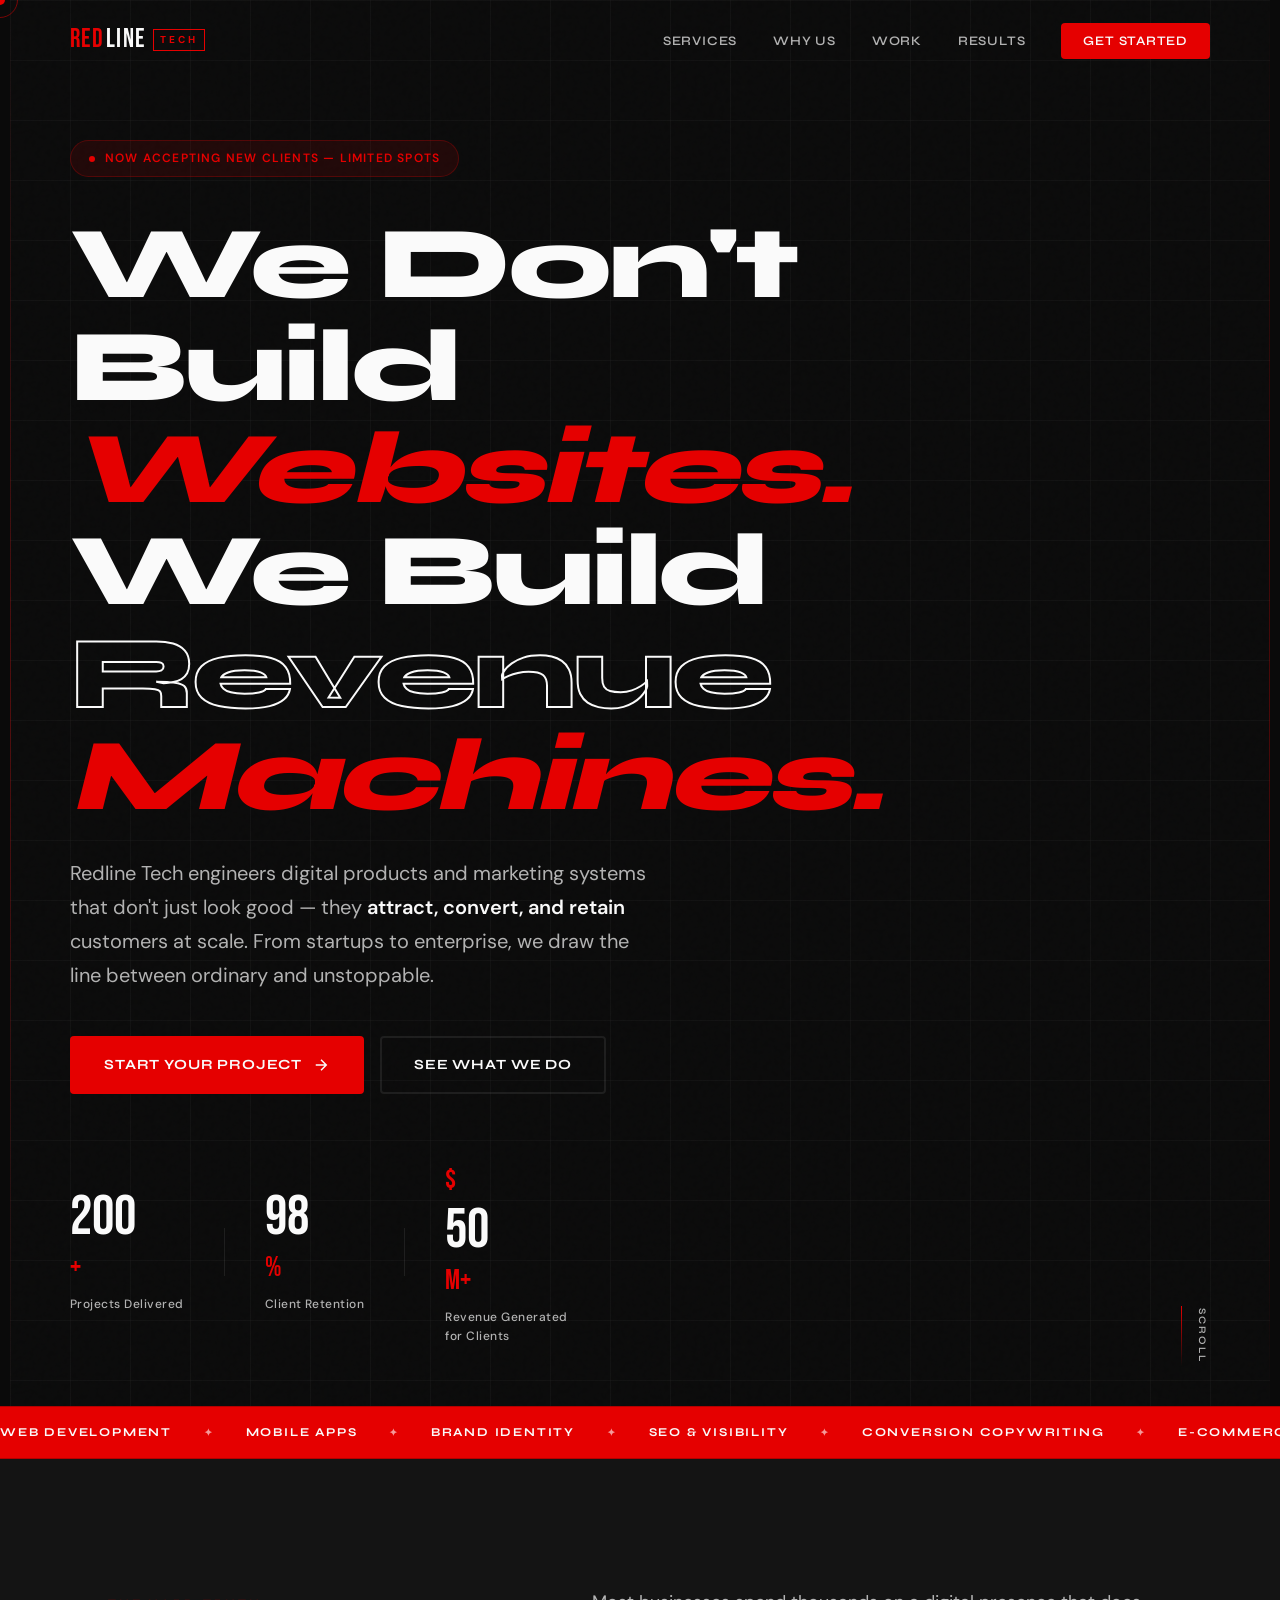
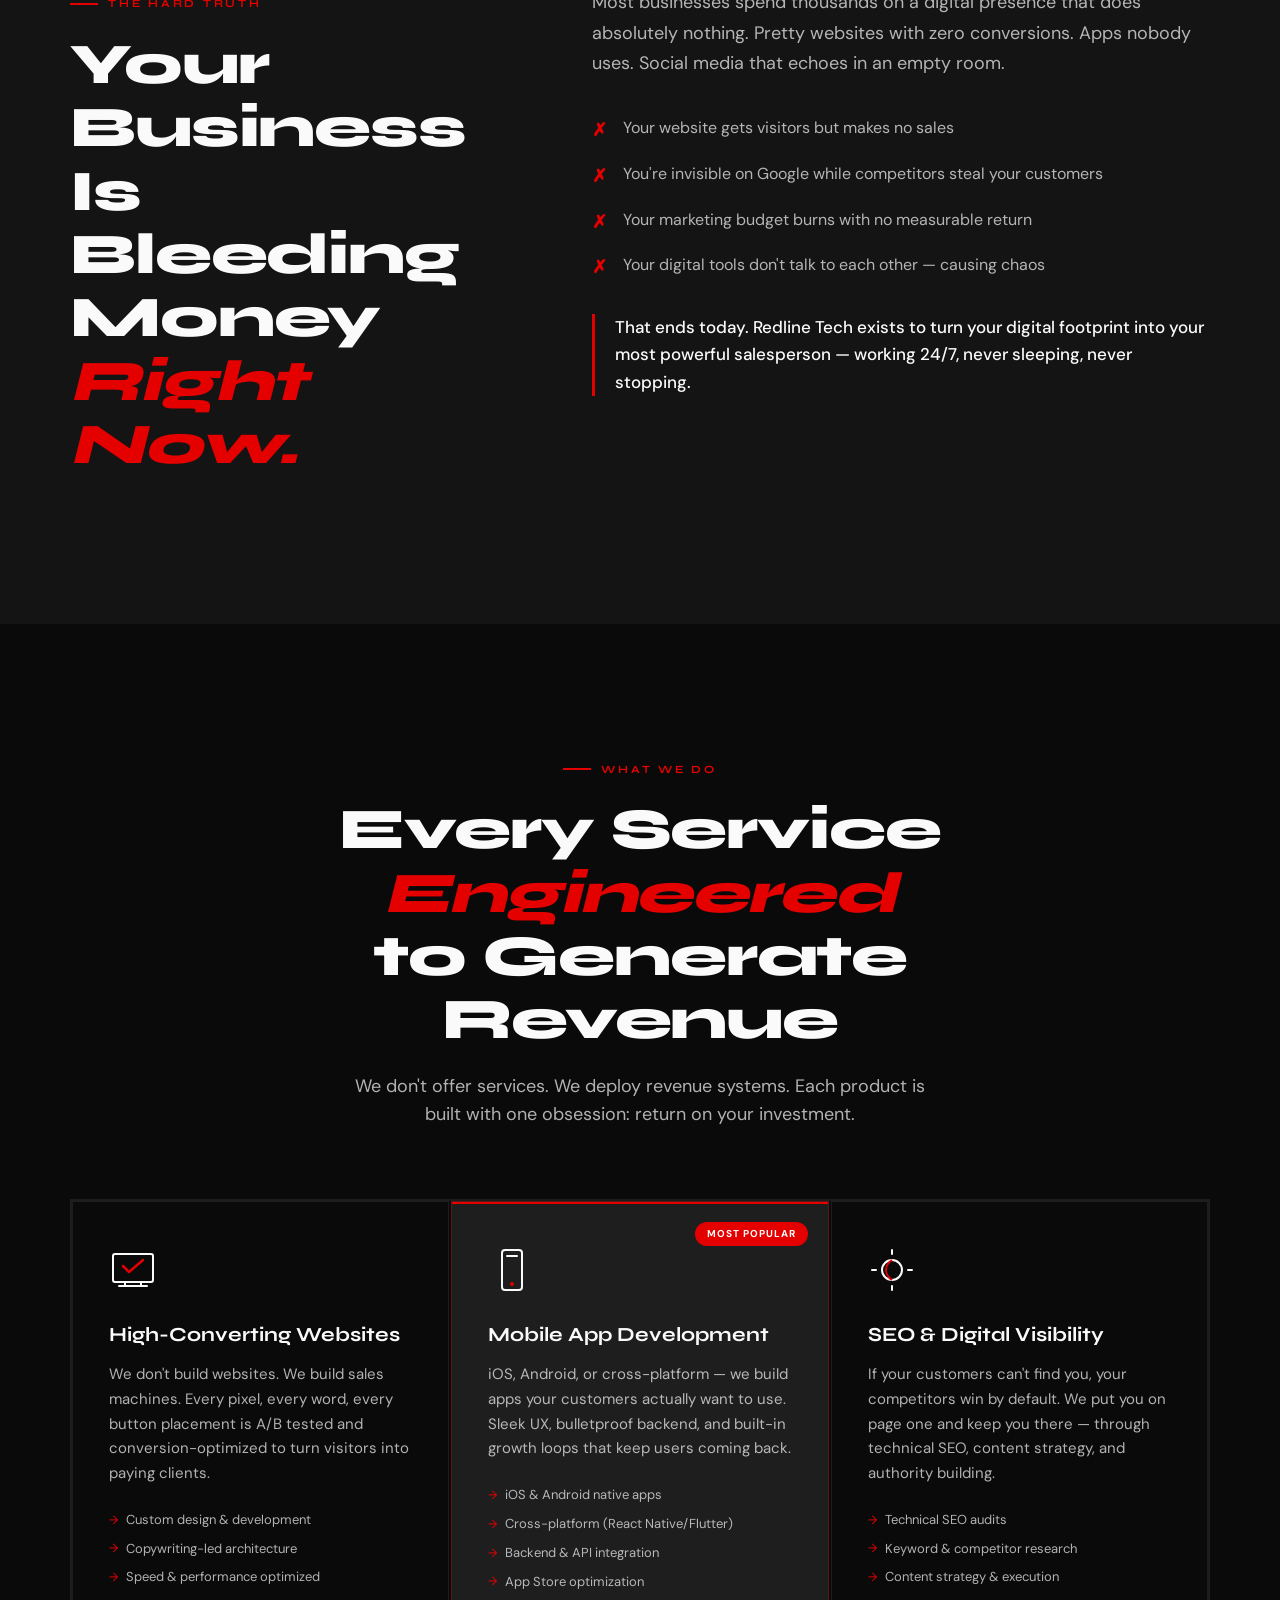
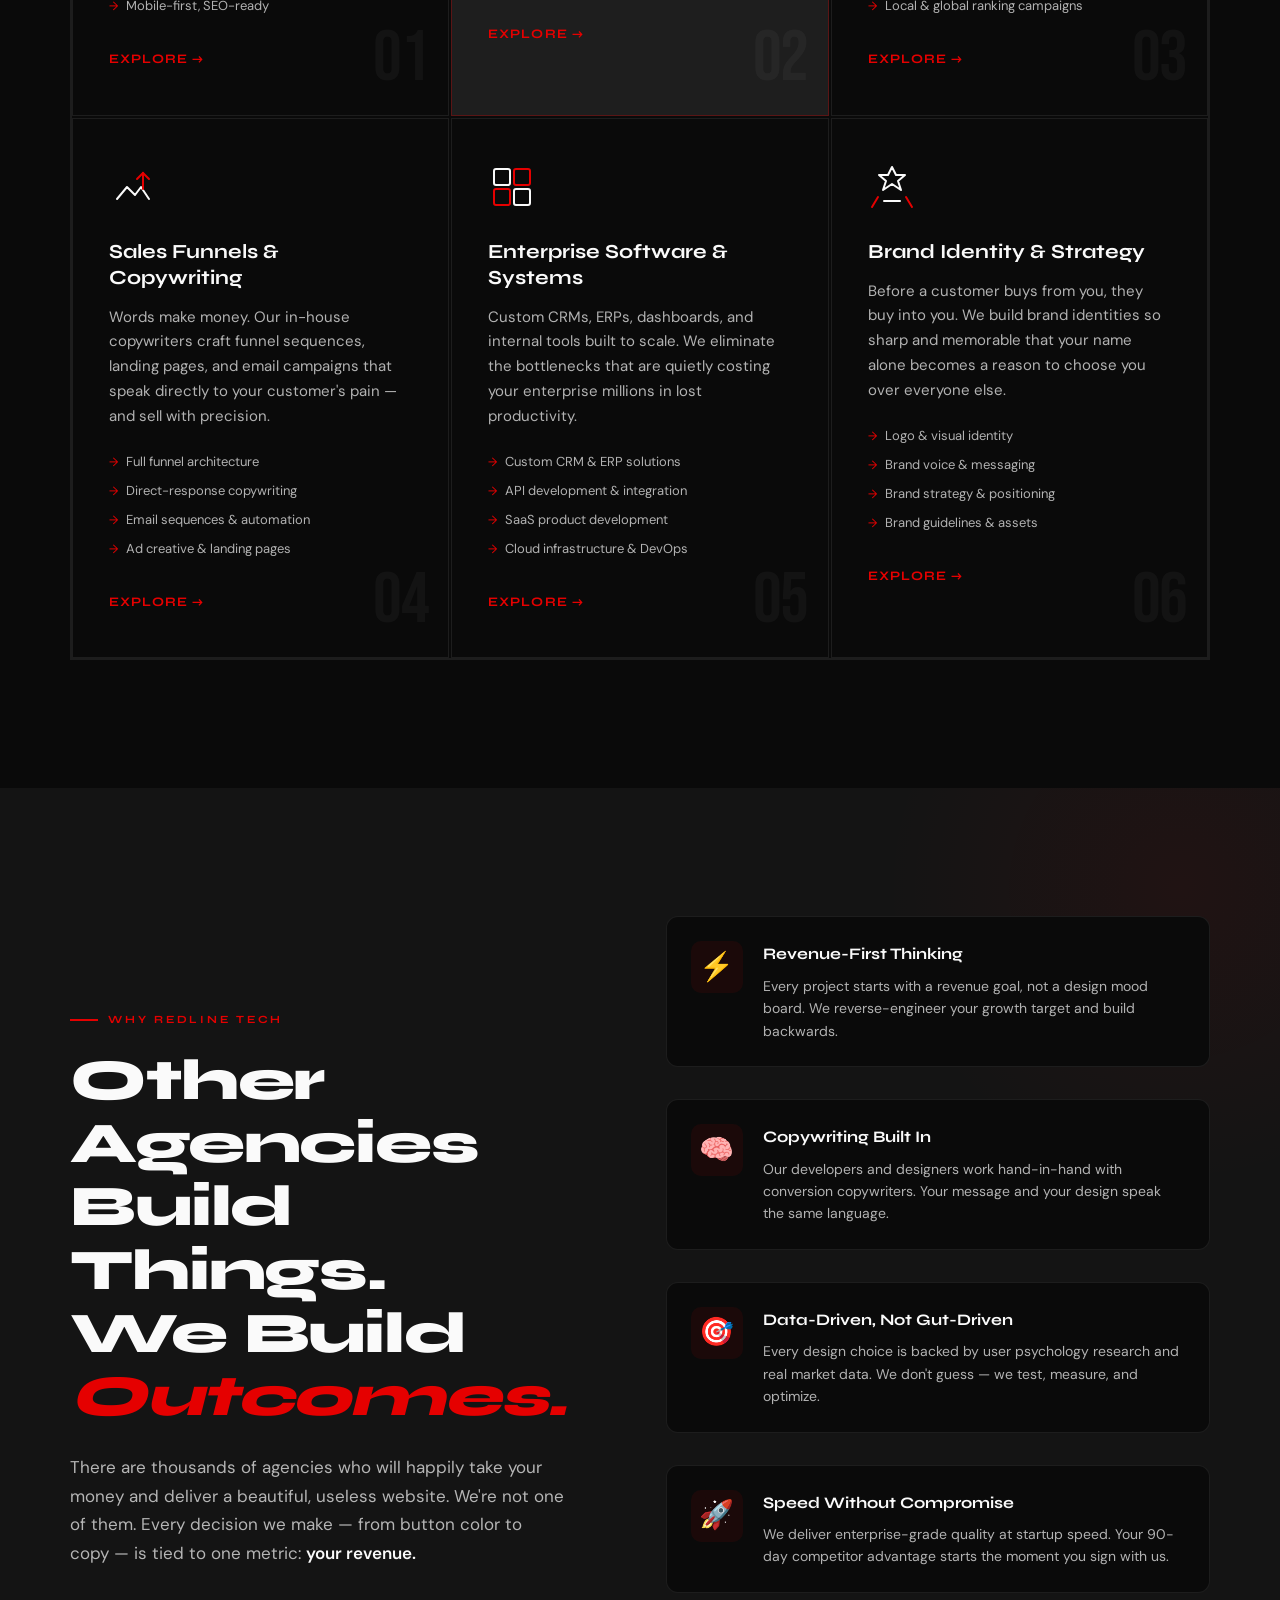
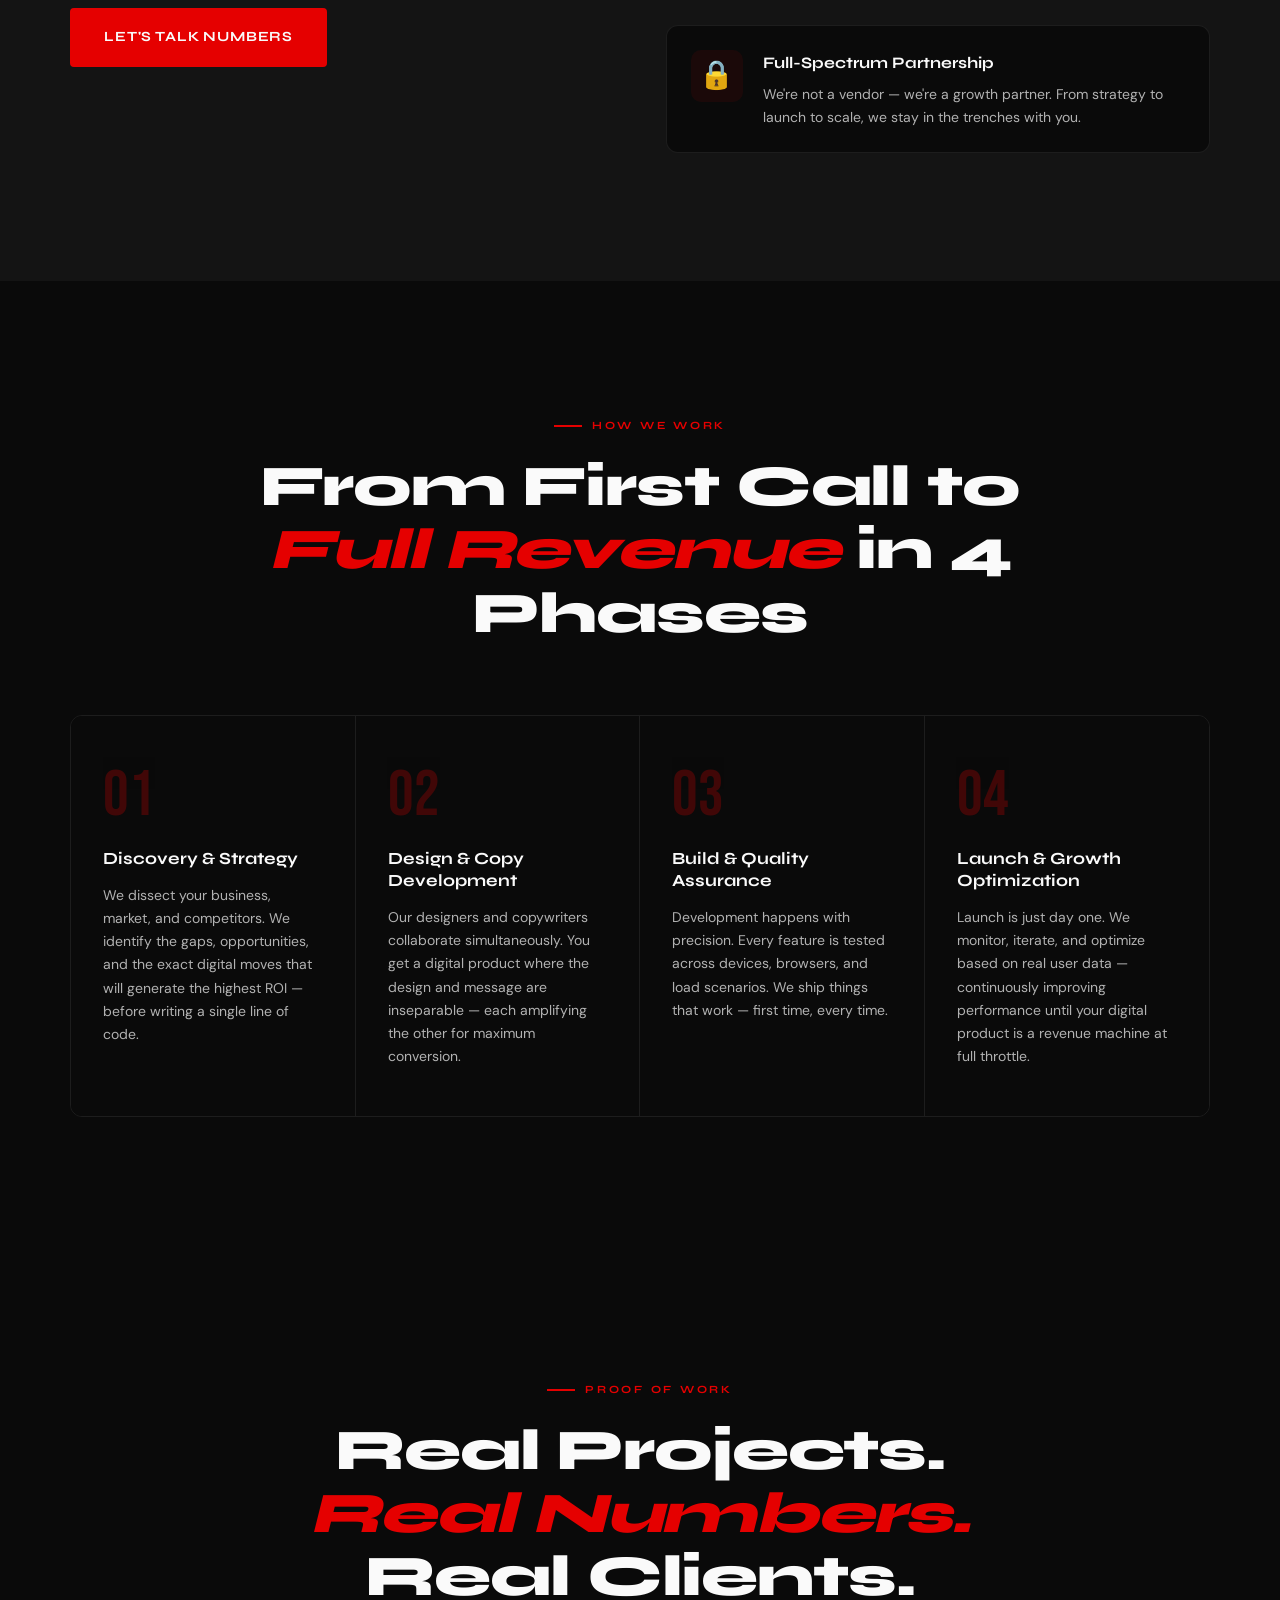
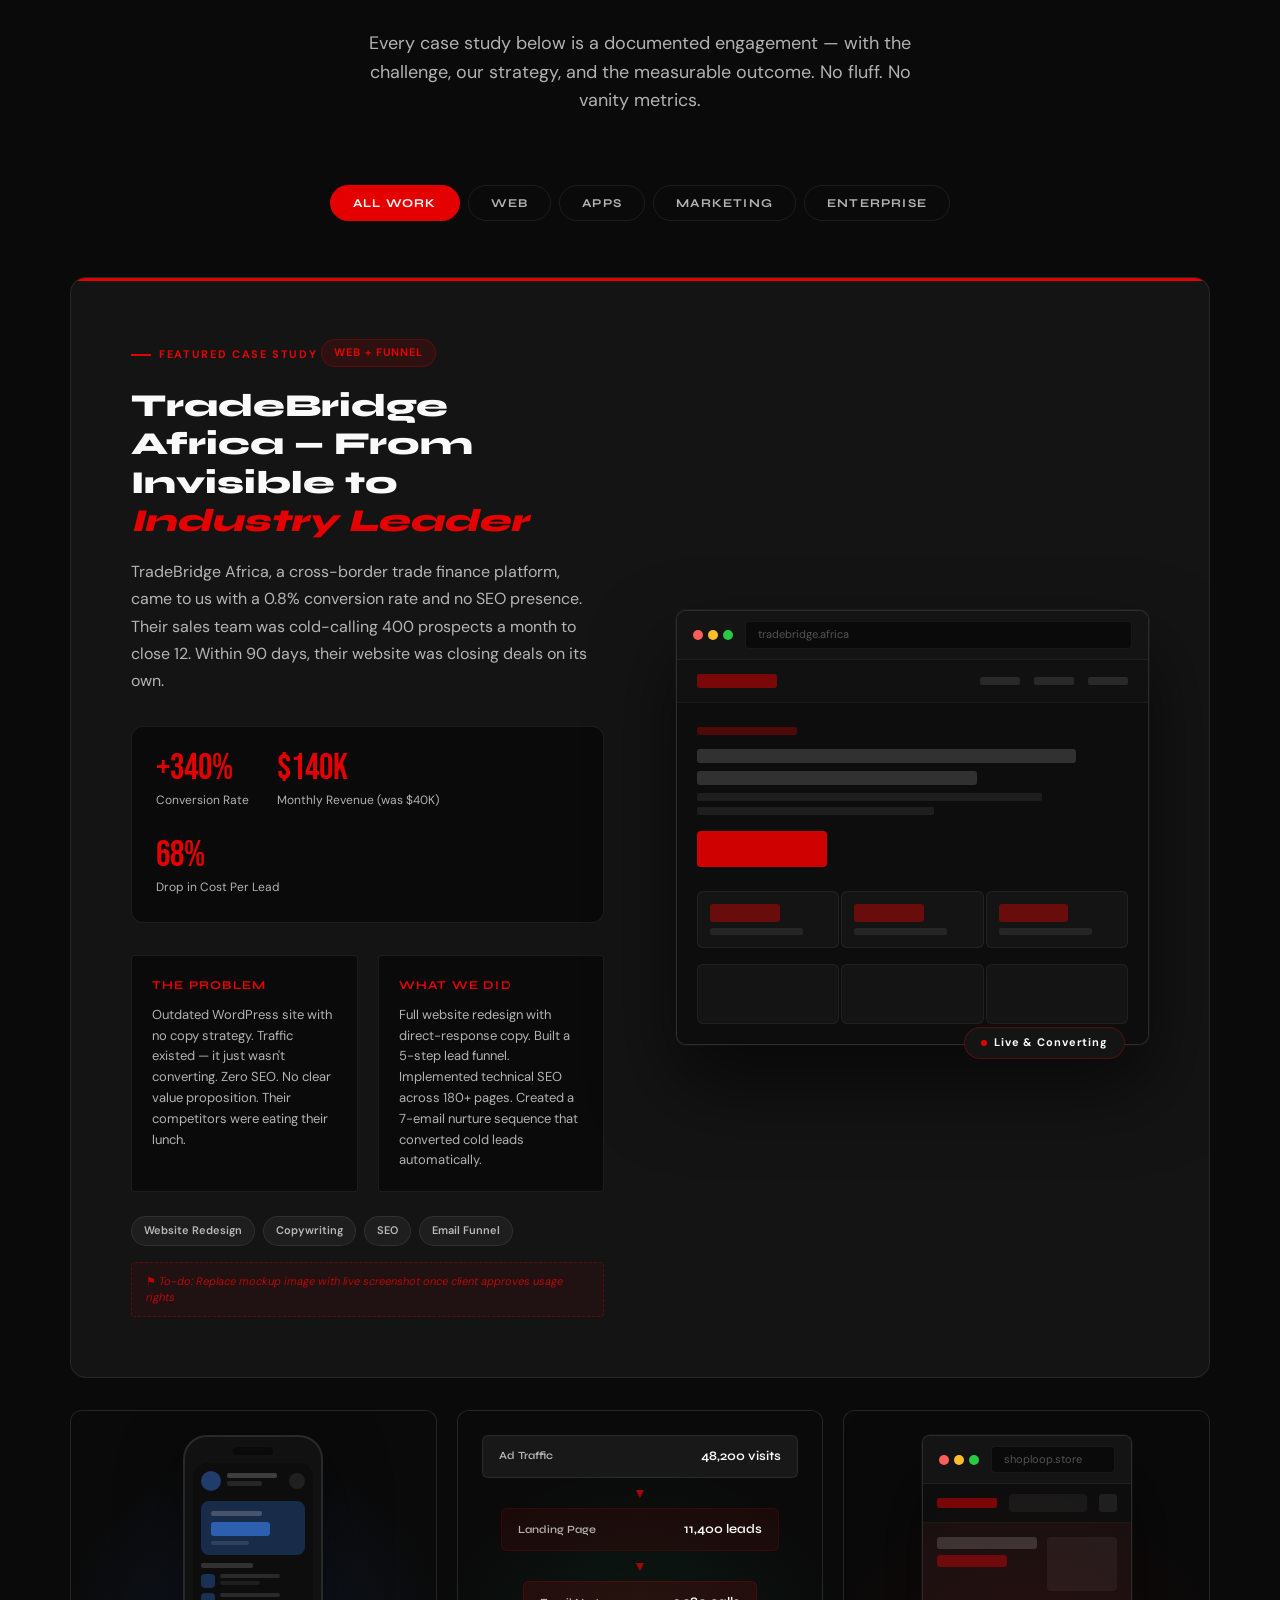
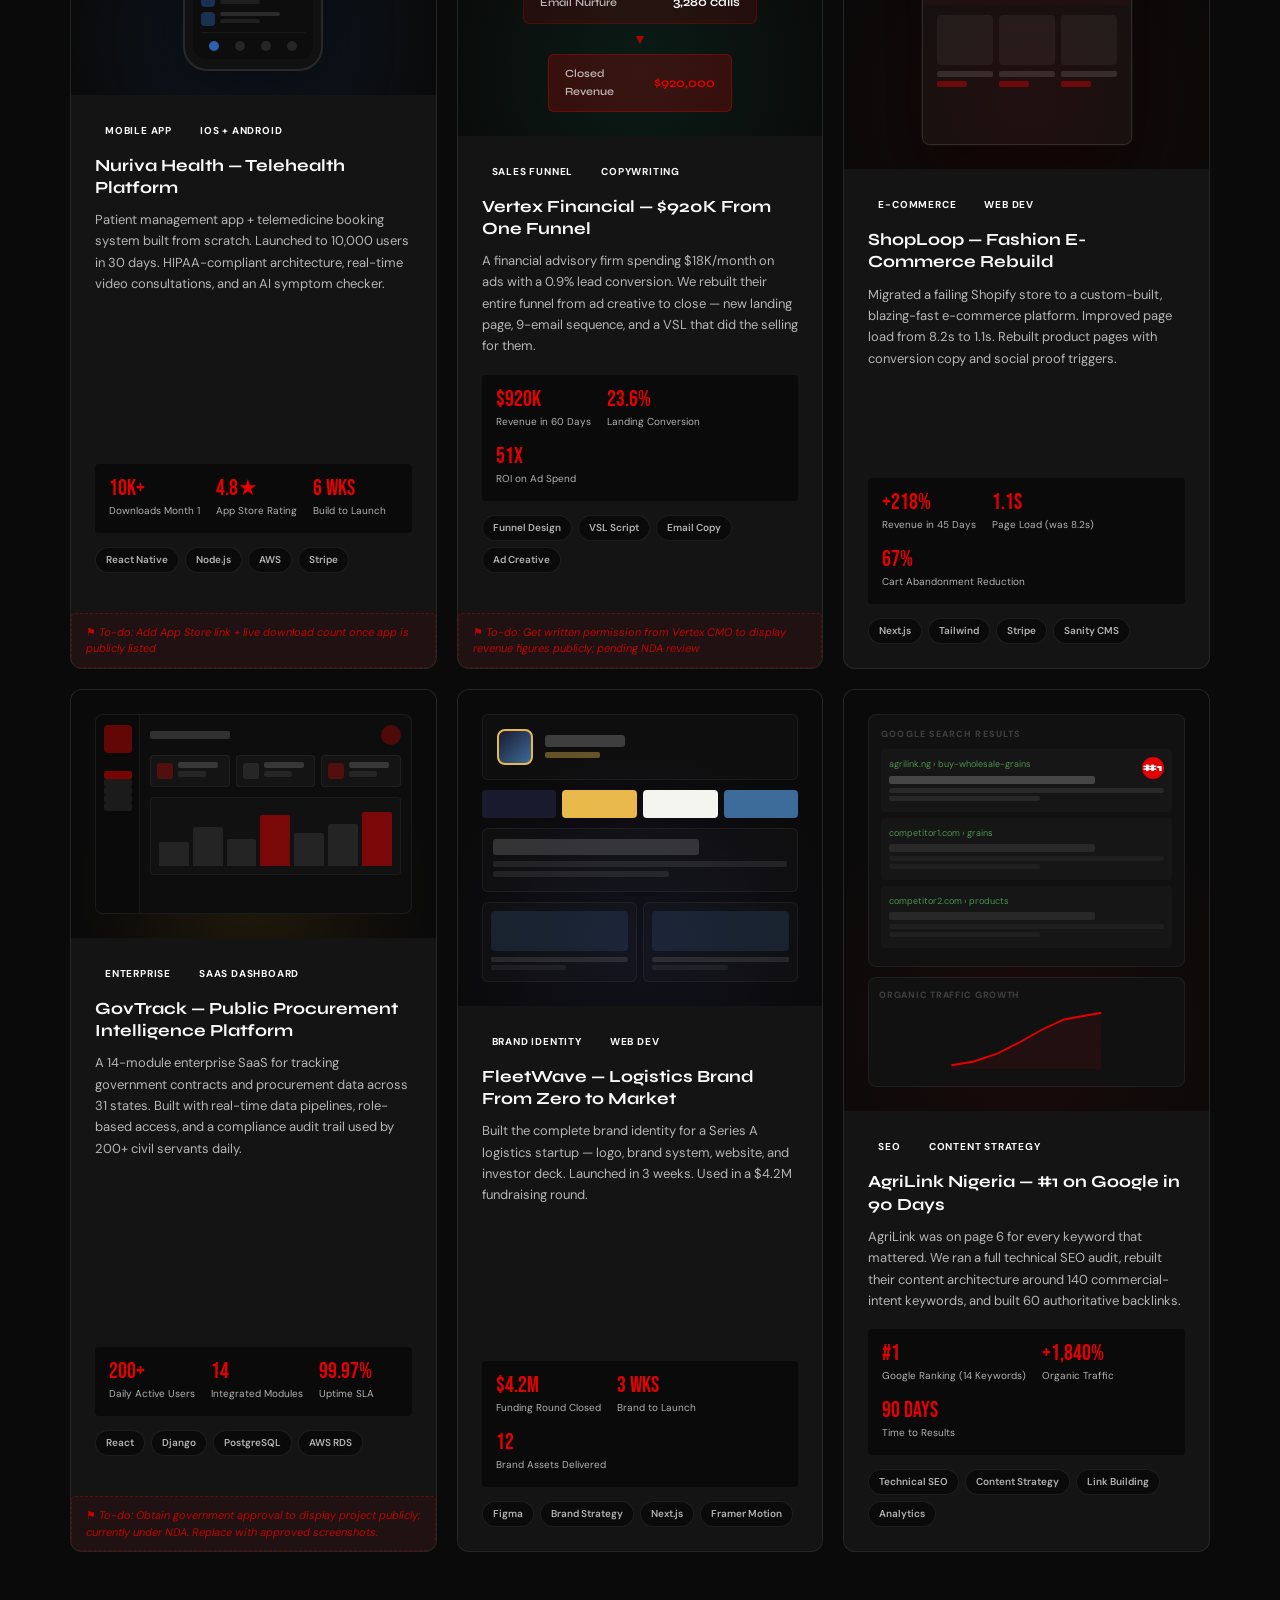
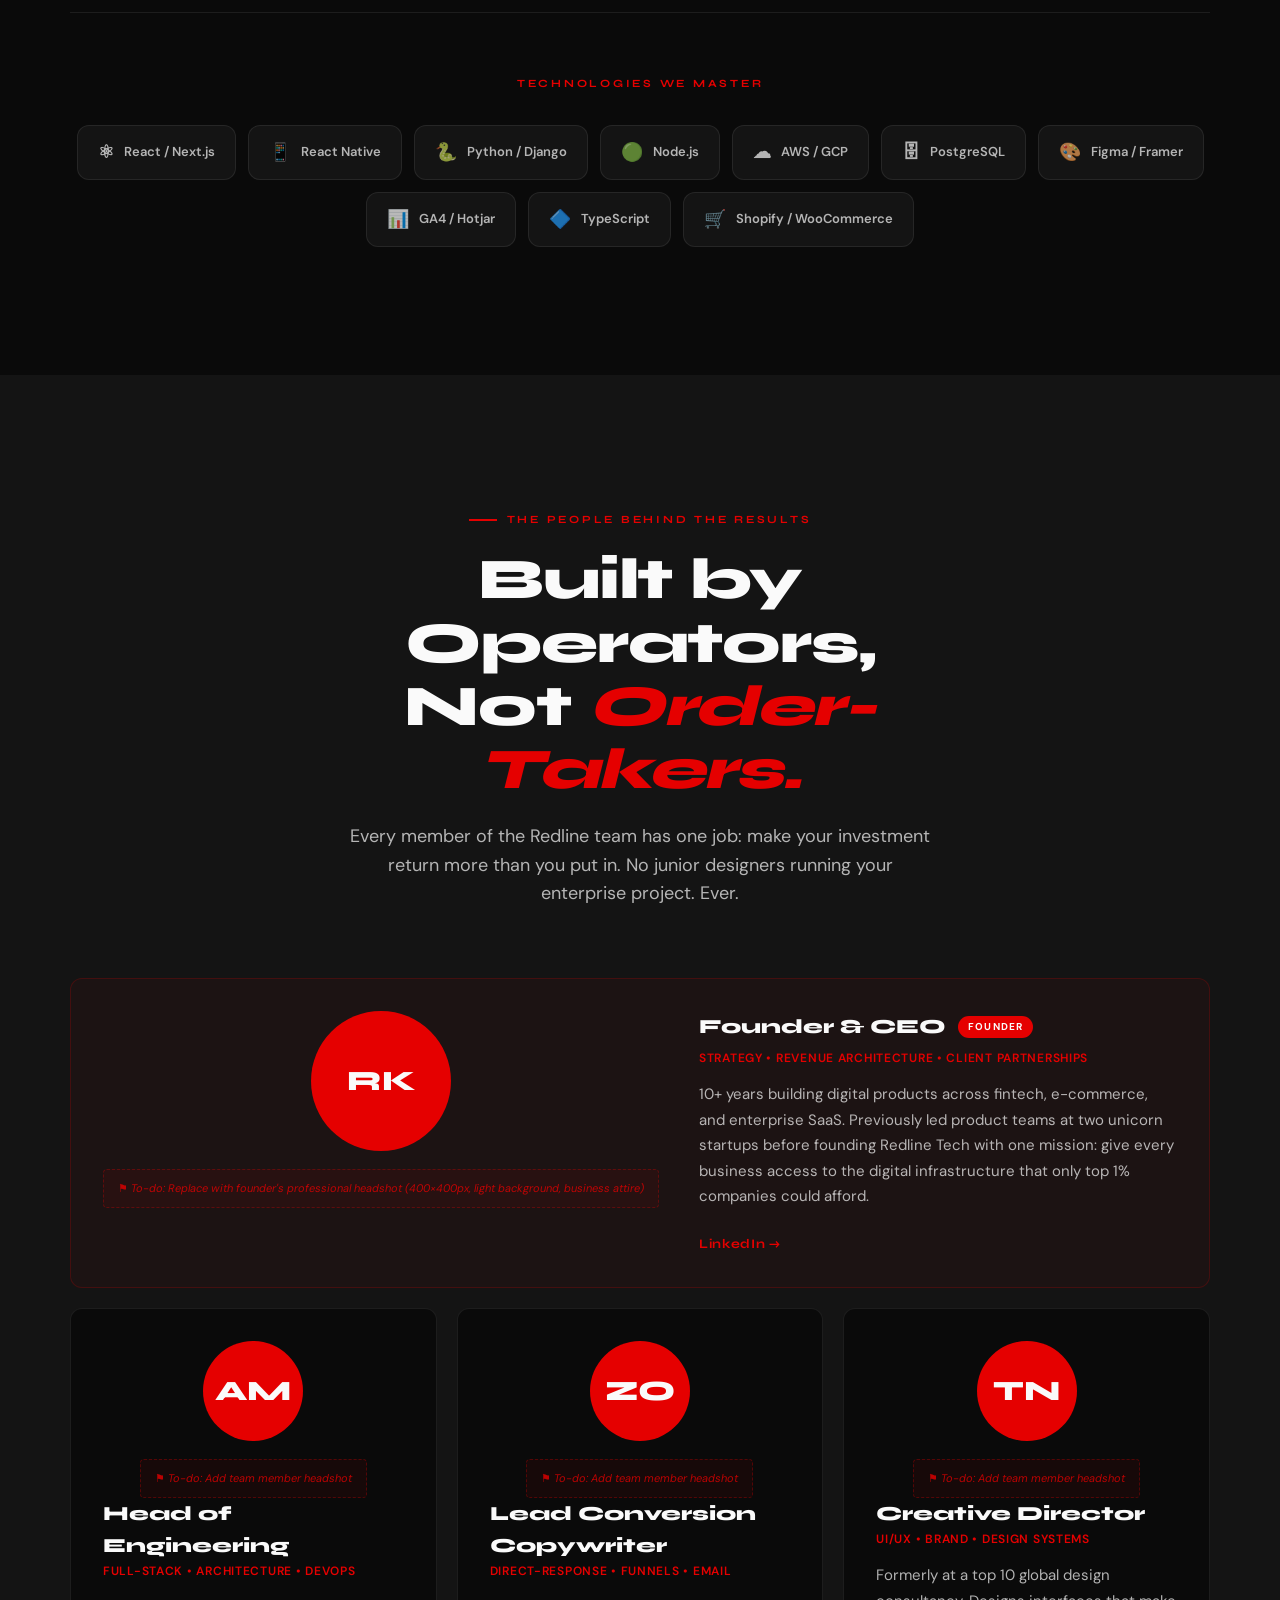
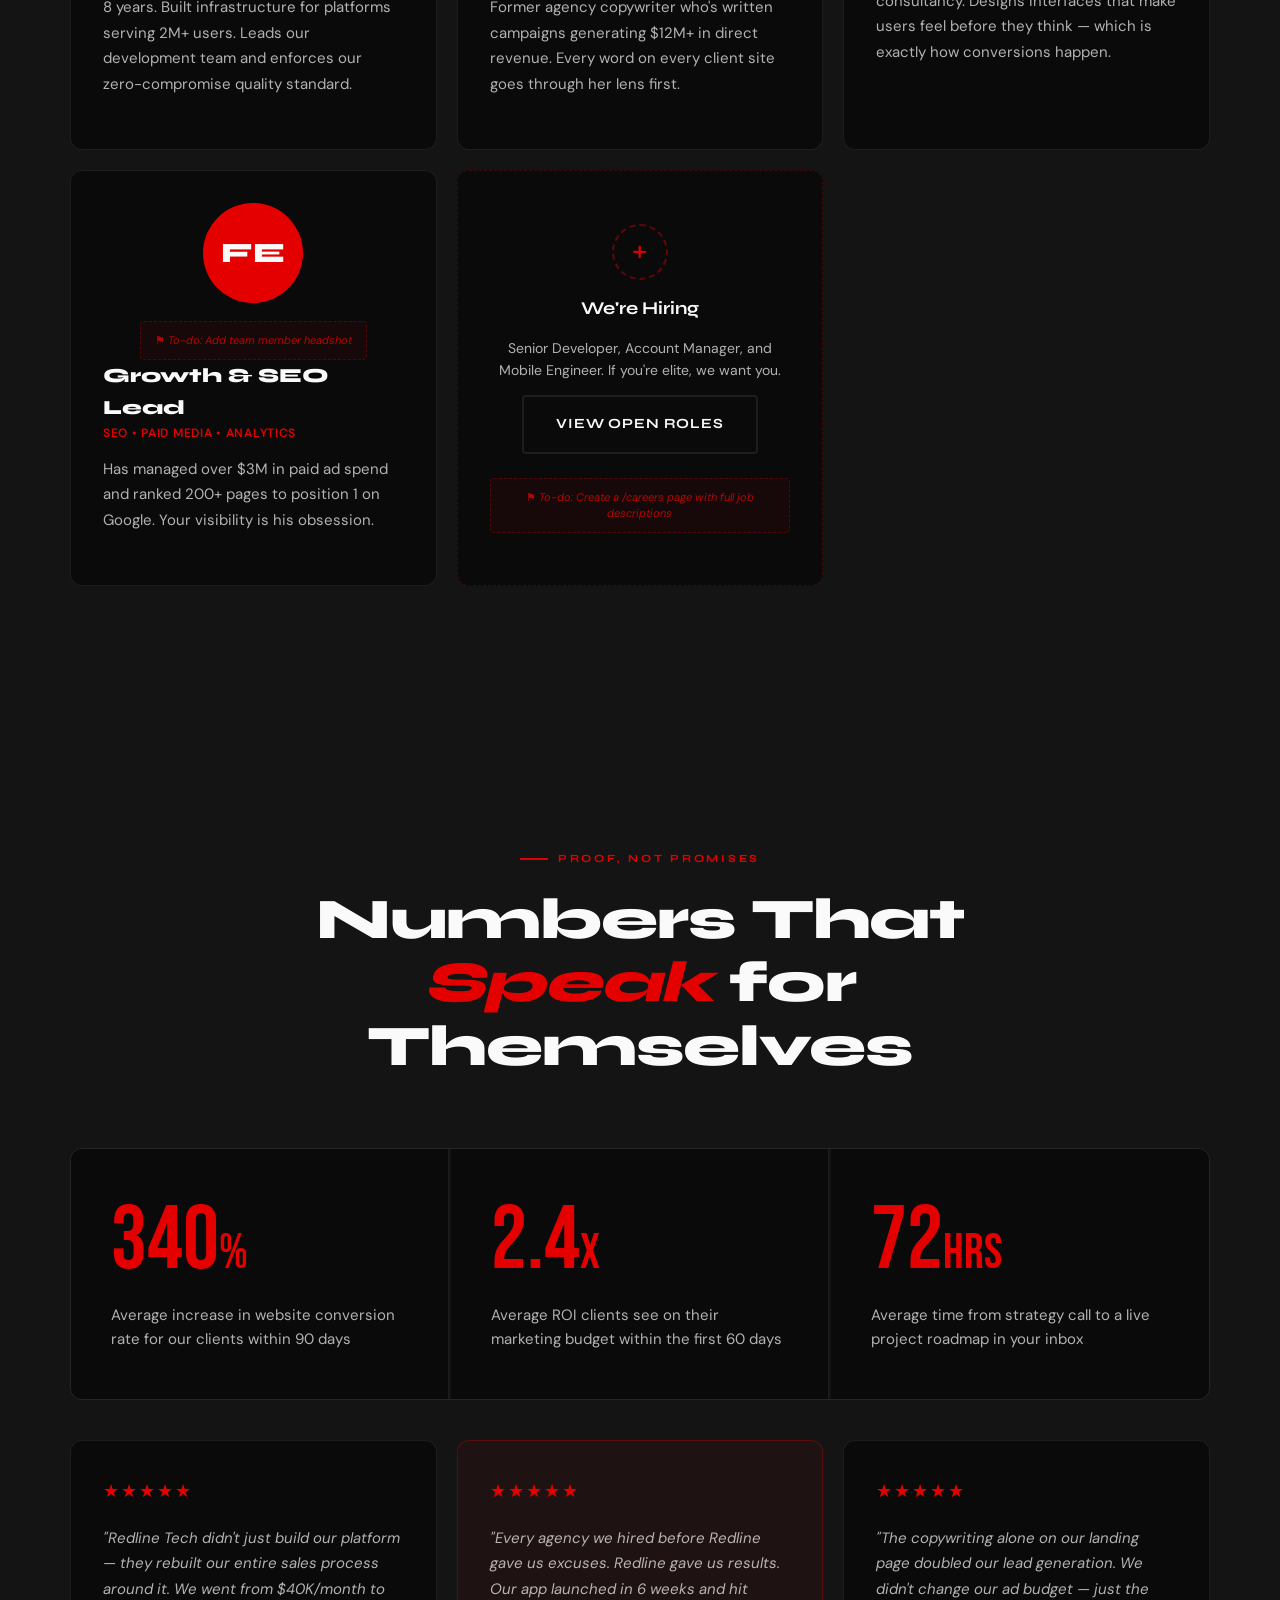
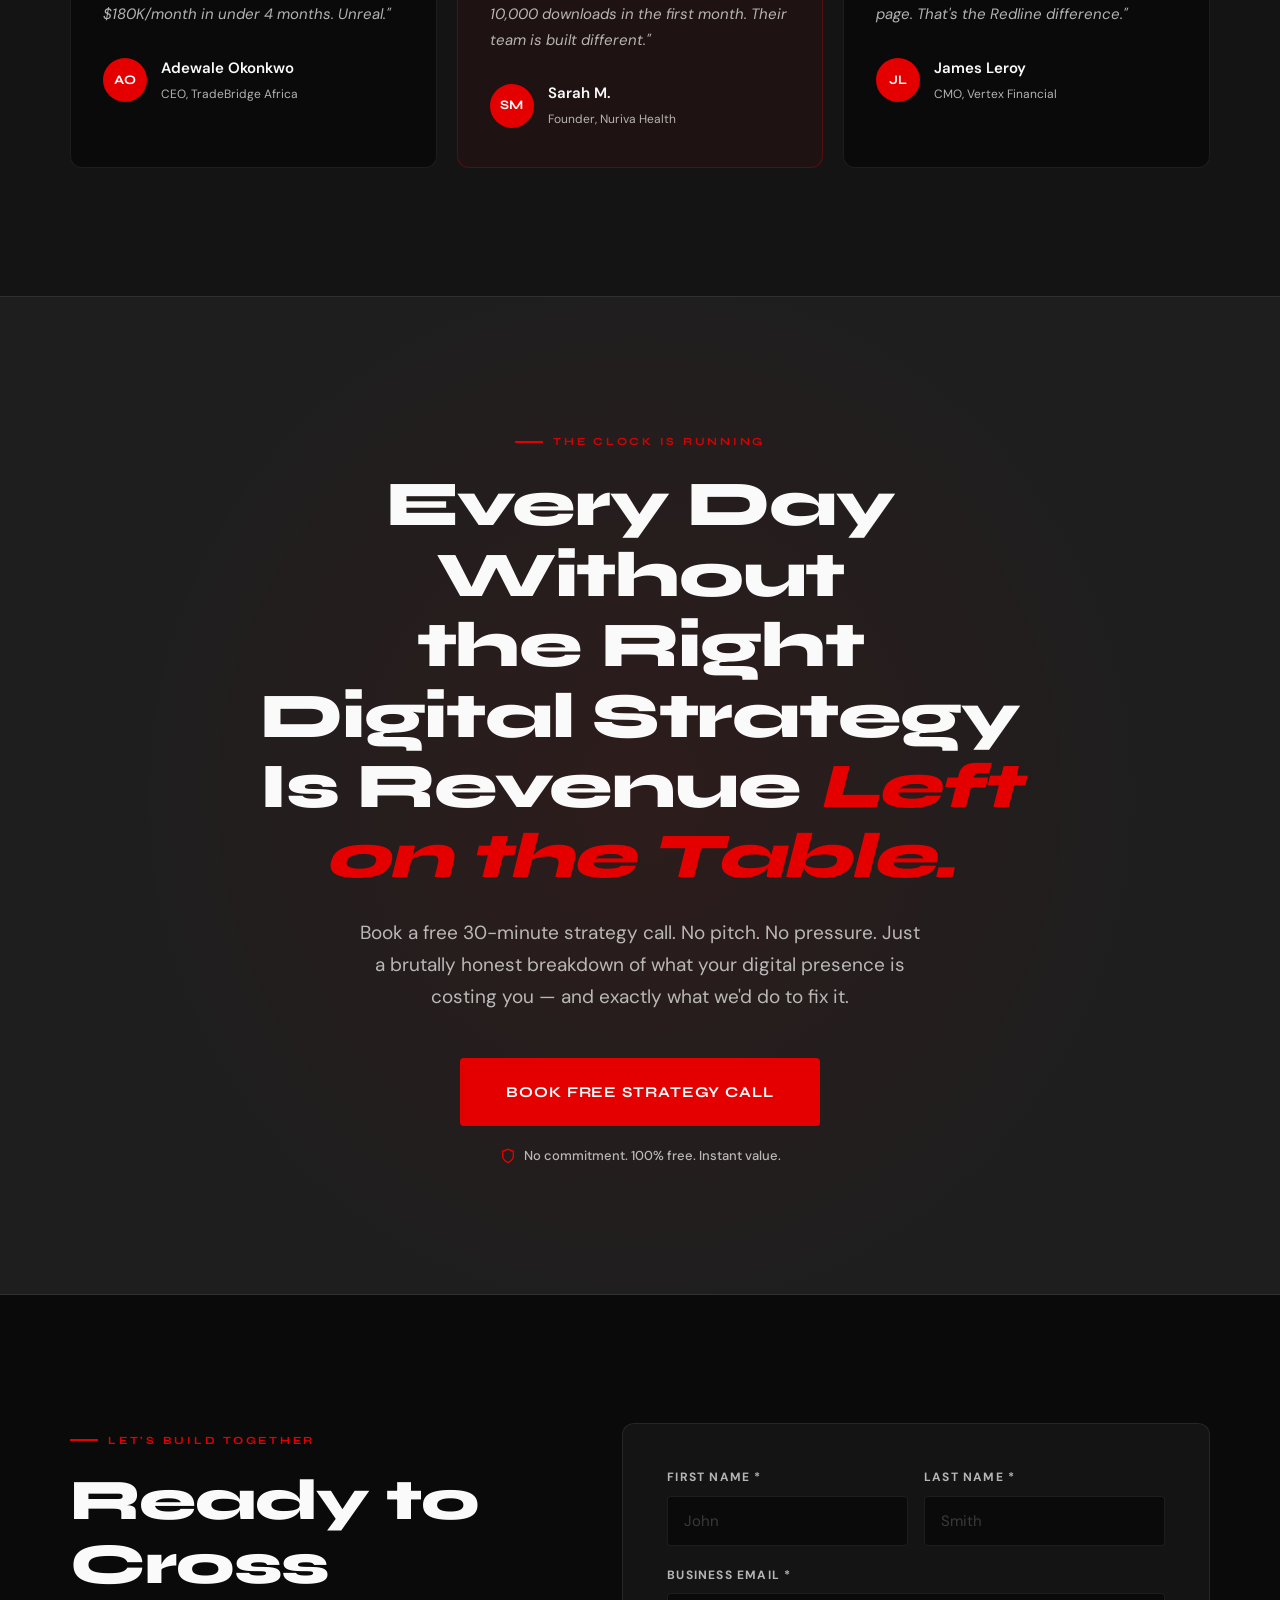
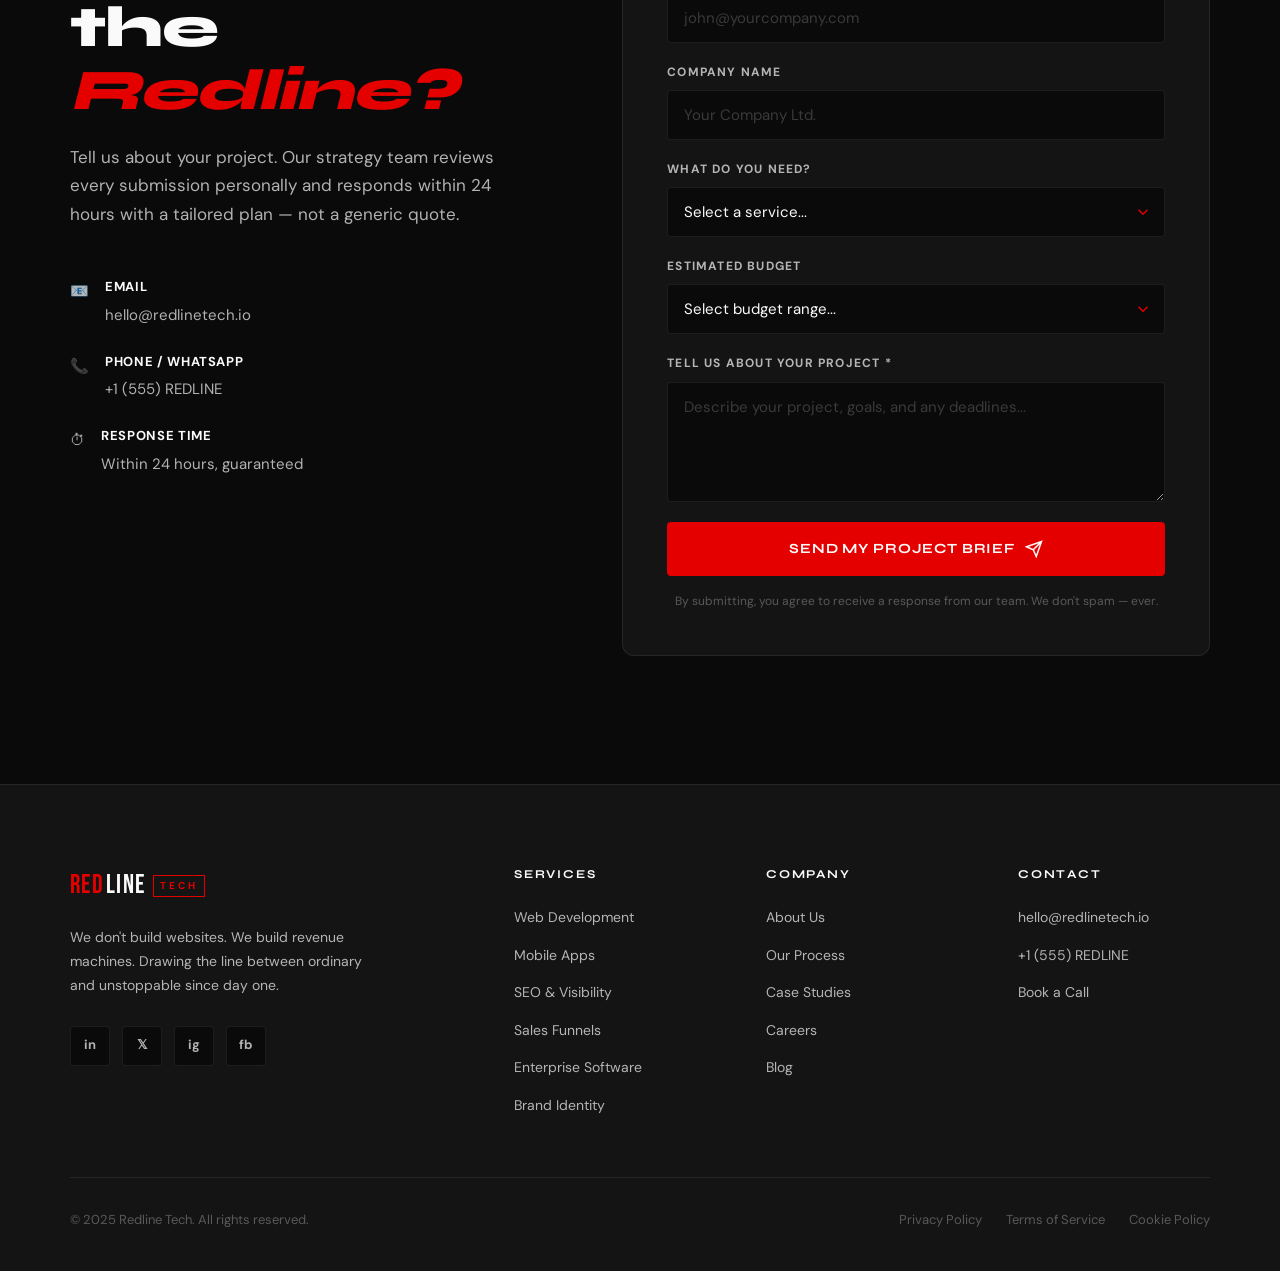
==== commit cc32bb63: "Rename index (1).html to index.html" ====
--- a/index.html
+++ b/index.html
@@ -30,7 +30,7 @@
       <ul class="nav-links" id="navLinks">
         <li><a href="#services">Services</a></li>
         <li><a href="#why">Why Us</a></li>
-        <li><a href="#process">Process</a></li>
+        <li><a href="#portfolio">Work</a></li>
         <li><a href="#results">Results</a></li>
         <li><a href="#contact" class="nav-cta">Get Started</a></li>
       </ul>
@@ -398,6 +398,509 @@
     </div>
   </section>
 
+  <!-- ═══════════════════════════════════════════
+       PORTFOLIO / CASE STUDIES
+  ═══════════════════════════════════════════ -->
+  <section class="portfolio-section" id="portfolio">
+    <div class="container">
+      <div class="section-header">
+        <span class="section-label">Proof of Work</span>
+        <h2 class="section-headline">Real Projects.<br/><em class="red-italic">Real Numbers.</em><br/>Real Clients.</h2>
+        <p class="section-sub">Every case study below is a documented engagement — with the challenge, our strategy, and the measurable outcome. No fluff. No vanity metrics.</p>
+      </div>
+
+      <!-- PORTFOLIO FILTER TABS -->
+      <div class="portfolio-filters">
+        <button class="pf-tab active" data-filter="all">All Work</button>
+        <button class="pf-tab" data-filter="web">Web</button>
+        <button class="pf-tab" data-filter="app">Apps</button>
+        <button class="pf-tab" data-filter="marketing">Marketing</button>
+        <button class="pf-tab" data-filter="enterprise">Enterprise</button>
+      </div>
+
+      <!-- FEATURED CASE STUDY -->
+      <div class="case-study-featured">
+        <div class="csf-left">
+          <span class="cs-tag">Featured Case Study</span>
+          <span class="cs-category web">Web + Funnel</span>
+          <h3>TradeBridge Africa — From Invisible to <em class="red-italic">Industry Leader</em></h3>
+          <p class="csf-summary">TradeBridge Africa, a cross-border trade finance platform, came to us with a 0.8% conversion rate and no SEO presence. Their sales team was cold-calling 400 prospects a month to close 12. Within 90 days, their website was closing deals on its own.</p>
+
+          <div class="cs-metrics">
+            <div class="cs-metric">
+              <span class="csm-num">+340%</span>
+              <span class="csm-label">Conversion Rate</span>
+            </div>
+            <div class="cs-metric">
+              <span class="csm-num">$140K</span>
+              <span class="csm-label">Monthly Revenue (was $40K)</span>
+            </div>
+            <div class="cs-metric">
+              <span class="csm-num">68%</span>
+              <span class="csm-label">Drop in Cost Per Lead</span>
+            </div>
+          </div>
+
+          <div class="cs-challenge-solution">
+            <div class="cs-block">
+              <h5>The Problem</h5>
+              <p>Outdated WordPress site with no copy strategy. Traffic existed — it just wasn't converting. Zero SEO. No clear value proposition. Their competitors were eating their lunch.</p>
+            </div>
+            <div class="cs-block">
+              <h5>What We Did</h5>
+              <p>Full website redesign with direct-response copy. Built a 5-step lead funnel. Implemented technical SEO across 180+ pages. Created a 7-email nurture sequence that converted cold leads automatically.</p>
+            </div>
+          </div>
+
+          <div class="cs-tags-row">
+            <span>Website Redesign</span><span>Copywriting</span><span>SEO</span><span>Email Funnel</span>
+          </div>
+          <div class="cs-todo-flag">⚑ <em>To-do: Replace mockup image with live screenshot once client approves usage rights</em></div>
+        </div>
+        <div class="csf-right">
+          <div class="csf-mockup" data-project="tradebridge">
+            <div class="mockup-browser">
+              <div class="browser-bar">
+                <div class="browser-dots"><span></span><span></span><span></span></div>
+                <div class="browser-url">tradebridge.africa</div>
+              </div>
+              <div class="mockup-screen tb-screen">
+                <div class="ms-hero-bar">
+                  <div class="ms-logo-placeholder"></div>
+                  <div class="ms-nav-items"><span></span><span></span><span></span></div>
+                </div>
+                <div class="ms-headline-block">
+                  <div class="ms-tag-line"></div>
+                  <div class="ms-h1-line long"></div>
+                  <div class="ms-h1-line medium"></div>
+                  <div class="ms-body-line"></div>
+                  <div class="ms-body-line short"></div>
+                  <div class="ms-cta-btn"></div>
+                </div>
+                <div class="ms-stats-row">
+                  <div class="ms-stat-box"><div class="ms-stat-num"></div><div class="ms-stat-label"></div></div>
+                  <div class="ms-stat-box"><div class="ms-stat-num"></div><div class="ms-stat-label"></div></div>
+                  <div class="ms-stat-box"><div class="ms-stat-num"></div><div class="ms-stat-label"></div></div>
+                </div>
+                <div class="ms-cards-row">
+                  <div class="ms-card"></div>
+                  <div class="ms-card"></div>
+                  <div class="ms-card"></div>
+                </div>
+              </div>
+            </div>
+            <div class="mockup-badge">
+              <span class="mb-dot"></span> Live & Converting
+            </div>
+          </div>
+        </div>
+      </div>
+
+      <!-- PORTFOLIO GRID -->
+      <div class="portfolio-grid">
+
+        <!-- PROJECT 2: NURIVA HEALTH APP -->
+        <div class="portfolio-card" data-category="app">
+          <div class="pc-mockup app-mockup" data-project="nuriva">
+            <div class="phone-frame">
+              <div class="phone-notch"></div>
+              <div class="phone-screen nuriva-screen">
+                <div class="ps-topbar">
+                  <div class="ps-avatar"></div>
+                  <div class="ps-greeting"><div></div><div class="short"></div></div>
+                  <div class="ps-icon"></div>
+                </div>
+                <div class="ps-card-big nuriva-card">
+                  <div class="ps-card-label"></div>
+                  <div class="ps-card-num"></div>
+                  <div class="ps-card-sub"></div>
+                </div>
+                <div class="ps-list-title"></div>
+                <div class="ps-list-item"><div class="psi-icon nuriva-icon"></div><div class="psi-text"><div></div><div class="short"></div></div></div>
+                <div class="ps-list-item"><div class="psi-icon nuriva-icon"></div><div class="psi-text"><div></div><div class="short"></div></div></div>
+                <div class="ps-list-item"><div class="psi-icon nuriva-icon"></div><div class="psi-text"><div></div><div class="short"></div></div></div>
+                <div class="ps-bottom-nav">
+                  <span class="active-dot"></span><span></span><span></span><span></span>
+                </div>
+              </div>
+            </div>
+            <div class="pc-glow nuriva-glow"></div>
+          </div>
+          <div class="pc-info">
+            <div class="pc-tags">
+              <span class="pc-category app">Mobile App</span>
+              <span class="pc-category">iOS + Android</span>
+            </div>
+            <h4>Nuriva Health — Telehealth Platform</h4>
+            <p>Patient management app + telemedicine booking system built from scratch. Launched to 10,000 users in 30 days. HIPAA-compliant architecture, real-time video consultations, and an AI symptom checker.</p>
+            <div class="pc-results">
+              <div class="pcr-item"><span>10K+</span><em>Downloads Month 1</em></div>
+              <div class="pcr-item"><span>4.8★</span><em>App Store Rating</em></div>
+              <div class="pcr-item"><span>6 wks</span><em>Build to Launch</em></div>
+            </div>
+            <div class="pc-stack">
+              <span>React Native</span><span>Node.js</span><span>AWS</span><span>Stripe</span>
+            </div>
+          </div>
+          <div class="cs-todo-flag">⚑ <em>To-do: Add App Store link + live download count once app is publicly listed</em></div>
+        </div>
+
+        <!-- PROJECT 3: VERTEX FINANCIAL -->
+        <div class="portfolio-card" data-category="marketing">
+          <div class="pc-mockup funnel-mockup" data-project="vertex">
+            <div class="funnel-visual">
+              <div class="funnel-stage fs-1">
+                <span class="fs-label">Ad Traffic</span>
+                <span class="fs-num">48,200 visits</span>
+              </div>
+              <div class="funnel-arrow">▼</div>
+              <div class="funnel-stage fs-2">
+                <span class="fs-label">Landing Page</span>
+                <span class="fs-num">11,400 leads</span>
+              </div>
+              <div class="funnel-arrow">▼</div>
+              <div class="funnel-stage fs-3">
+                <span class="fs-label">Email Nurture</span>
+                <span class="fs-num">3,280 calls</span>
+              </div>
+              <div class="funnel-arrow">▼</div>
+              <div class="funnel-stage fs-4">
+                <span class="fs-label">Closed Revenue</span>
+                <span class="fs-num red-text">$920,000</span>
+              </div>
+            </div>
+            <div class="pc-glow vertex-glow"></div>
+          </div>
+          <div class="pc-info">
+            <div class="pc-tags">
+              <span class="pc-category marketing">Sales Funnel</span>
+              <span class="pc-category">Copywriting</span>
+            </div>
+            <h4>Vertex Financial — $920K From One Funnel</h4>
+            <p>A financial advisory firm spending $18K/month on ads with a 0.9% lead conversion. We rebuilt their entire funnel from ad creative to close — new landing page, 9-email sequence, and a VSL that did the selling for them.</p>
+            <div class="pc-results">
+              <div class="pcr-item"><span>$920K</span><em>Revenue in 60 Days</em></div>
+              <div class="pcr-item"><span>23.6%</span><em>Landing Conversion</em></div>
+              <div class="pcr-item"><span>51x</span><em>ROI on Ad Spend</em></div>
+            </div>
+            <div class="pc-stack">
+              <span>Funnel Design</span><span>VSL Script</span><span>Email Copy</span><span>Ad Creative</span>
+            </div>
+          </div>
+          <div class="cs-todo-flag">⚑ <em>To-do: Get written permission from Vertex CMO to display revenue figures publicly; pending NDA review</em></div>
+        </div>
+
+        <!-- PROJECT 4: SHOPLOOP E-COMMERCE -->
+        <div class="portfolio-card" data-category="web">
+          <div class="pc-mockup ecom-mockup" data-project="shoploop">
+            <div class="mockup-browser small-browser">
+              <div class="browser-bar">
+                <div class="browser-dots"><span></span><span></span><span></span></div>
+                <div class="browser-url">shoploop.store</div>
+              </div>
+              <div class="mockup-screen ecom-screen">
+                <div class="ecom-header">
+                  <div class="ecom-logo"></div>
+                  <div class="ecom-search"></div>
+                  <div class="ecom-cart"></div>
+                </div>
+                <div class="ecom-hero">
+                  <div class="ecom-hero-text"><div></div><div class="short"></div></div>
+                  <div class="ecom-hero-img"></div>
+                </div>
+                <div class="ecom-products">
+                  <div class="ecom-product"><div class="ep-img"></div><div class="ep-info"><div></div><div class="short red-bar"></div></div></div>
+                  <div class="ecom-product"><div class="ep-img"></div><div class="ep-info"><div></div><div class="short red-bar"></div></div></div>
+                  <div class="ecom-product"><div class="ep-img"></div><div class="ep-info"><div></div><div class="short red-bar"></div></div></div>
+                </div>
+              </div>
+            </div>
+            <div class="pc-glow shoploop-glow"></div>
+          </div>
+          <div class="pc-info">
+            <div class="pc-tags">
+              <span class="pc-category web">E-Commerce</span>
+              <span class="pc-category">Web Dev</span>
+            </div>
+            <h4>ShopLoop — Fashion E-Commerce Rebuild</h4>
+            <p>Migrated a failing Shopify store to a custom-built, blazing-fast e-commerce platform. Improved page load from 8.2s to 1.1s. Rebuilt product pages with conversion copy and social proof triggers.</p>
+            <div class="pc-results">
+              <div class="pcr-item"><span>+218%</span><em>Revenue in 45 Days</em></div>
+              <div class="pcr-item"><span>1.1s</span><em>Page Load (was 8.2s)</em></div>
+              <div class="pcr-item"><span>67%</span><em>Cart Abandonment Reduction</em></div>
+            </div>
+            <div class="pc-stack">
+              <span>Next.js</span><span>Tailwind</span><span>Stripe</span><span>Sanity CMS</span>
+            </div>
+          </div>
+        </div>
+
+        <!-- PROJECT 5: GOVTRACK ENTERPRISE -->
+        <div class="portfolio-card" data-category="enterprise">
+          <div class="pc-mockup dashboard-mockup" data-project="govtrack">
+            <div class="dashboard-ui">
+              <div class="dash-sidebar">
+                <div class="dash-logo-sm"></div>
+                <div class="dash-nav-items">
+                  <div class="dash-nav-item active-nav"></div>
+                  <div class="dash-nav-item"></div>
+                  <div class="dash-nav-item"></div>
+                  <div class="dash-nav-item"></div>
+                  <div class="dash-nav-item"></div>
+                </div>
+              </div>
+              <div class="dash-main">
+                <div class="dash-topbar">
+                  <div class="dash-title"></div>
+                  <div class="dash-user"></div>
+                </div>
+                <div class="dash-kpis">
+                  <div class="dash-kpi"><div class="dkpi-icon red-bg"></div><div class="dkpi-data"><div></div><div class="short"></div></div></div>
+                  <div class="dash-kpi"><div class="dkpi-icon dark-bg"></div><div class="dkpi-data"><div></div><div class="short"></div></div></div>
+                  <div class="dash-kpi"><div class="dkpi-icon red-bg"></div><div class="dkpi-data"><div></div><div class="short"></div></div></div>
+                </div>
+                <div class="dash-chart">
+                  <div class="chart-bars">
+                    <div class="cb" style="height:40%"></div>
+                    <div class="cb" style="height:65%"></div>
+                    <div class="cb" style="height:45%"></div>
+                    <div class="cb red-cb" style="height:85%"></div>
+                    <div class="cb" style="height:55%"></div>
+                    <div class="cb" style="height:70%"></div>
+                    <div class="cb red-cb" style="height:90%"></div>
+                  </div>
+                </div>
+              </div>
+            </div>
+            <div class="pc-glow gov-glow"></div>
+          </div>
+          <div class="pc-info">
+            <div class="pc-tags">
+              <span class="pc-category enterprise">Enterprise</span>
+              <span class="pc-category">SaaS Dashboard</span>
+            </div>
+            <h4>GovTrack — Public Procurement Intelligence Platform</h4>
+            <p>A 14-module enterprise SaaS for tracking government contracts and procurement data across 31 states. Built with real-time data pipelines, role-based access, and a compliance audit trail used by 200+ civil servants daily.</p>
+            <div class="pc-results">
+              <div class="pcr-item"><span>200+</span><em>Daily Active Users</em></div>
+              <div class="pcr-item"><span>14</span><em>Integrated Modules</em></div>
+              <div class="pcr-item"><span>99.97%</span><em>Uptime SLA</em></div>
+            </div>
+            <div class="pc-stack">
+              <span>React</span><span>Django</span><span>PostgreSQL</span><span>AWS RDS</span>
+            </div>
+          </div>
+          <div class="cs-todo-flag">⚑ <em>To-do: Obtain government approval to display project publicly; currently under NDA. Replace with approved screenshots.</em></div>
+        </div>
+
+        <!-- PROJECT 6: FLEETWAVE BRAND -->
+        <div class="portfolio-card" data-category="web">
+          <div class="pc-mockup brand-mockup" data-project="fleetwave">
+            <div class="brand-showcase">
+              <div class="brand-logo-display">
+                <div class="bld-mark"></div>
+                <div class="bld-wordmark">
+                  <div class="bld-name"></div>
+                  <div class="bld-tagline"></div>
+                </div>
+              </div>
+              <div class="brand-colors">
+                <div class="bc-swatch" style="background:#1A1A2E"></div>
+                <div class="bc-swatch" style="background:#E8B84B"></div>
+                <div class="bc-swatch" style="background:#F5F5F0"></div>
+                <div class="bc-swatch" style="background:#3D6B9A"></div>
+              </div>
+              <div class="brand-typo">
+                <div class="bt-display"></div>
+                <div class="bt-body"></div>
+                <div class="bt-body short"></div>
+              </div>
+              <div class="brand-app-preview">
+                <div class="bap-card"><div class="bap-img"></div><div class="bap-text"><div></div><div class="short"></div></div></div>
+                <div class="bap-card"><div class="bap-img"></div><div class="bap-text"><div></div><div class="short"></div></div></div>
+              </div>
+            </div>
+            <div class="pc-glow fleet-glow"></div>
+          </div>
+          <div class="pc-info">
+            <div class="pc-tags">
+              <span class="pc-category web">Brand Identity</span>
+              <span class="pc-category">Web Dev</span>
+            </div>
+            <h4>FleetWave — Logistics Brand From Zero to Market</h4>
+            <p>Built the complete brand identity for a Series A logistics startup — logo, brand system, website, and investor deck. Launched in 3 weeks. Used in a $4.2M fundraising round.</p>
+            <div class="pc-results">
+              <div class="pcr-item"><span>$4.2M</span><em>Funding Round Closed</em></div>
+              <div class="pcr-item"><span>3 wks</span><em>Brand to Launch</em></div>
+              <div class="pcr-item"><span>12</span><em>Brand Assets Delivered</em></div>
+            </div>
+            <div class="pc-stack">
+              <span>Figma</span><span>Brand Strategy</span><span>Next.js</span><span>Framer Motion</span>
+            </div>
+          </div>
+        </div>
+
+        <!-- PROJECT 7: AGRILINK SEO -->
+        <div class="portfolio-card" data-category="marketing">
+          <div class="pc-mockup seo-mockup" data-project="agrilink">
+            <div class="seo-visual">
+              <div class="seo-serp">
+                <div class="serp-label">Google Search Results</div>
+                <div class="serp-item si-1">
+                  <div class="si-url">agrilink.ng › buy-wholesale-grains</div>
+                  <div class="si-title"></div>
+                  <div class="si-desc"><div></div><div class="short"></div></div>
+                  <div class="si-rank-badge">#1</div>
+                </div>
+                <div class="serp-item si-2">
+                  <div class="si-url">competitor1.com › grains</div>
+                  <div class="si-title dim"></div>
+                  <div class="si-desc dim"><div></div><div class="short"></div></div>
+                </div>
+                <div class="serp-item si-3">
+                  <div class="si-url">competitor2.com › products</div>
+                  <div class="si-title dim"></div>
+                  <div class="si-desc dim"><div></div><div class="short"></div></div>
+                </div>
+              </div>
+              <div class="seo-traffic-chart">
+                <div class="stc-label">Organic Traffic Growth</div>
+                <svg viewBox="0 0 200 80" class="traffic-svg">
+                  <polyline points="0,75 30,70 60,60 90,45 120,28 150,14 200,5" fill="none" stroke="#E50000" stroke-width="2.5"/>
+                  <polyline points="0,75 30,70 60,60 90,45 120,28 150,14 200,5 200,80 0,80" fill="rgba(229,0,0,0.08)" stroke="none"/>
+                </svg>
+              </div>
+            </div>
+            <div class="pc-glow agri-glow"></div>
+          </div>
+          <div class="pc-info">
+            <div class="pc-tags">
+              <span class="pc-category marketing">SEO</span>
+              <span class="pc-category">Content Strategy</span>
+            </div>
+            <h4>AgriLink Nigeria — #1 on Google in 90 Days</h4>
+            <p>AgriLink was on page 6 for every keyword that mattered. We ran a full technical SEO audit, rebuilt their content architecture around 140 commercial-intent keywords, and built 60 authoritative backlinks.</p>
+            <div class="pc-results">
+              <div class="pcr-item"><span>#1</span><em>Google Ranking (14 Keywords)</em></div>
+              <div class="pcr-item"><span>+1,840%</span><em>Organic Traffic</em></div>
+              <div class="pcr-item"><span>90 days</span><em>Time to Results</em></div>
+            </div>
+            <div class="pc-stack">
+              <span>Technical SEO</span><span>Content Strategy</span><span>Link Building</span><span>Analytics</span>
+            </div>
+          </div>
+        </div>
+
+      </div><!-- end portfolio-grid -->
+
+      <!-- TECH STACK STRIP -->
+      <div class="tech-stack-section">
+        <span class="section-label">Technologies We Master</span>
+        <div class="tech-grid">
+          <div class="tech-item"><span class="tech-icon">⚛</span><span>React / Next.js</span></div>
+          <div class="tech-item"><span class="tech-icon">📱</span><span>React Native</span></div>
+          <div class="tech-item"><span class="tech-icon">🐍</span><span>Python / Django</span></div>
+          <div class="tech-item"><span class="tech-icon">🟢</span><span>Node.js</span></div>
+          <div class="tech-item"><span class="tech-icon">☁</span><span>AWS / GCP</span></div>
+          <div class="tech-item"><span class="tech-icon">🗄</span><span>PostgreSQL</span></div>
+          <div class="tech-item"><span class="tech-icon">🎨</span><span>Figma / Framer</span></div>
+          <div class="tech-item"><span class="tech-icon">📊</span><span>GA4 / Hotjar</span></div>
+          <div class="tech-item"><span class="tech-icon">🔷</span><span>TypeScript</span></div>
+          <div class="tech-item"><span class="tech-icon">🛒</span><span>Shopify / WooCommerce</span></div>
+        </div>
+      </div>
+
+    </div>
+  </section>
+
+  <!-- ═══════════════════════════════════════════
+       TEAM SECTION
+  ═══════════════════════════════════════════ -->
+  <section class="team-section" id="team">
+    <div class="container">
+      <div class="section-header">
+        <span class="section-label">The People Behind the Results</span>
+        <h2 class="section-headline">Built by Operators,<br/>Not <em class="red-italic">Order-Takers.</em></h2>
+        <p class="section-sub">Every member of the Redline team has one job: make your investment return more than you put in. No junior designers running your enterprise project. Ever.</p>
+      </div>
+      <div class="team-grid">
+        <div class="team-card founder-card">
+          <div class="tc-photo-wrap">
+            <div class="tc-photo founder-photo">
+              <div class="tc-initials">RK</div>
+            </div>
+            <div class="tc-photo-border"></div>
+            <div class="cs-todo-flag inline-flag">⚑ <em>To-do: Replace with founder's professional headshot (400×400px, light background, business attire)</em></div>
+          </div>
+          <div class="tc-info">
+            <div class="tc-name-row">
+              <h4>Founder & CEO</h4>
+              <span class="founder-tag">Founder</span>
+            </div>
+            <p class="tc-role">Strategy • Revenue Architecture • Client Partnerships</p>
+            <p class="tc-bio">10+ years building digital products across fintech, e-commerce, and enterprise SaaS. Previously led product teams at two unicorn startups before founding Redline Tech with one mission: give every business access to the digital infrastructure that only top 1% companies could afford.</p>
+            <div class="tc-socials">
+              <a href="https://linkedin.com/in/redlinetech-founder" target="_blank">LinkedIn →</a>
+            </div>
+          </div>
+        </div>
+        <div class="team-card">
+          <div class="tc-photo-wrap">
+            <div class="tc-photo"><div class="tc-initials">AM</div></div>
+            <div class="cs-todo-flag inline-flag">⚑ <em>To-do: Add team member headshot</em></div>
+          </div>
+          <div class="tc-info">
+            <h4>Head of Engineering</h4>
+            <p class="tc-role">Full-Stack • Architecture • DevOps</p>
+            <p class="tc-bio">8 years. Built infrastructure for platforms serving 2M+ users. Leads our development team and enforces our zero-compromise quality standard.</p>
+          </div>
+        </div>
+        <div class="team-card">
+          <div class="tc-photo-wrap">
+            <div class="tc-photo"><div class="tc-initials">ZO</div></div>
+            <div class="cs-todo-flag inline-flag">⚑ <em>To-do: Add team member headshot</em></div>
+          </div>
+          <div class="tc-info">
+            <h4>Lead Conversion Copywriter</h4>
+            <p class="tc-role">Direct-Response • Funnels • Email</p>
+            <p class="tc-bio">Former agency copywriter who's written campaigns generating $12M+ in direct revenue. Every word on every client site goes through her lens first.</p>
+          </div>
+        </div>
+        <div class="team-card">
+          <div class="tc-photo-wrap">
+            <div class="tc-photo"><div class="tc-initials">TN</div></div>
+            <div class="cs-todo-flag inline-flag">⚑ <em>To-do: Add team member headshot</em></div>
+          </div>
+          <div class="tc-info">
+            <h4>Creative Director</h4>
+            <p class="tc-role">UI/UX • Brand • Design Systems</p>
+            <p class="tc-bio">Formerly at a top 10 global design consultancy. Designs interfaces that make users feel before they think — which is exactly how conversions happen.</p>
+          </div>
+        </div>
+        <div class="team-card">
+          <div class="tc-photo-wrap">
+            <div class="tc-photo"><div class="tc-initials">FE</div></div>
+            <div class="cs-todo-flag inline-flag">⚑ <em>To-do: Add team member headshot</em></div>
+          </div>
+          <div class="tc-info">
+            <h4>Growth & SEO Lead</h4>
+            <p class="tc-role">SEO • Paid Media • Analytics</p>
+            <p class="tc-bio">Has managed over $3M in paid ad spend and ranked 200+ pages to position 1 on Google. Your visibility is his obsession.</p>
+          </div>
+        </div>
+        <div class="team-card join-card">
+          <div class="join-card-inner">
+            <div class="join-icon">+</div>
+            <h4>We're Hiring</h4>
+            <p>Senior Developer, Account Manager, and Mobile Engineer. If you're elite, we want you.</p>
+            <a href="mailto:careers@redlinetech.io" class="btn btn-ghost">View Open Roles</a>
+            <div class="cs-todo-flag inline-flag">⚑ <em>To-do: Create a /careers page with full job descriptions</em></div>
+          </div>
+        </div>
+      </div>
+    </div>
+  </section>
+
   <!-- SOCIAL PROOF / RESULTS -->
   <section class="results-section" id="results">
     <div class="container">
--- a/styles.css
+++ b/styles.css
@@ -980,3 +980,507 @@
   .hero-stats { flex-direction: column; gap: 20px; align-items: flex-start; }
   .stat-divider { width: 40px; height: 1px; }
 }
+
+/* ══════════════════════════════════════════
+   PORTFOLIO / CASE STUDIES
+══════════════════════════════════════════ */
+.portfolio-section {
+  padding: var(--section-pad) 0;
+  background: var(--black);
+}
+
+/* Filter tabs */
+.portfolio-filters {
+  display: flex; gap: 8px; flex-wrap: wrap;
+  justify-content: center; margin-bottom: 56px;
+}
+.pf-tab {
+  background: transparent;
+  border: 1px solid var(--border);
+  color: var(--white-dim);
+  font-family: var(--font-heading);
+  font-size: 12px; font-weight: 700;
+  letter-spacing: 0.1em; text-transform: uppercase;
+  padding: 10px 22px; border-radius: 100px;
+  cursor: pointer; transition: var(--transition);
+}
+.pf-tab:hover { border-color: var(--white-dim); color: var(--white); }
+.pf-tab.active {
+  background: var(--red); border-color: var(--red);
+  color: var(--white);
+}
+
+/* TODO flag */
+.cs-todo-flag {
+  margin-top: 16px;
+  padding: 10px 14px;
+  background: rgba(229,0,0,0.06);
+  border: 1px dashed rgba(229,0,0,0.3);
+  border-radius: var(--radius);
+  font-size: 11px; color: rgba(229,0,0,0.8);
+  line-height: 1.5;
+}
+.cs-todo-flag em { font-style: italic; }
+.inline-flag { margin-top: 10px; }
+
+/* ─── FEATURED CASE STUDY ─── */
+.case-study-featured {
+  display: grid;
+  grid-template-columns: 1fr 1fr;
+  gap: 72px; align-items: center;
+  background: var(--black-mid);
+  border: 1px solid var(--border);
+  border-radius: 16px;
+  padding: 60px;
+  margin-bottom: 32px;
+  position: relative; overflow: hidden;
+}
+.case-study-featured::before {
+  content: '';
+  position: absolute; top: 0; left: 0; right: 0;
+  height: 3px; background: var(--red);
+}
+.cs-tag {
+  display: inline-flex; align-items: center; gap: 8px;
+  font-size: 11px; font-weight: 700;
+  letter-spacing: 0.15em; text-transform: uppercase;
+  color: var(--red); margin-bottom: 12px;
+}
+.cs-tag::before {
+  content: ''; width: 20px; height: 2px; background: var(--red);
+}
+.cs-category {
+  display: inline-block;
+  font-size: 11px; font-weight: 700;
+  letter-spacing: 0.08em; text-transform: uppercase;
+  padding: 4px 12px; border-radius: 100px;
+  margin-bottom: 20px;
+}
+.cs-category.web    { background: rgba(229,0,0,0.12); color: var(--red); border: 1px solid rgba(229,0,0,0.25); }
+.cs-category.app    { background: rgba(59,130,246,0.1); color: #60a5fa; border: 1px solid rgba(59,130,246,0.2); }
+.cs-category.marketing { background: rgba(16,185,129,0.1); color: #34d399; border: 1px solid rgba(16,185,129,0.2); }
+.cs-category.enterprise { background: rgba(245,158,11,0.1); color: #fbbf24; border: 1px solid rgba(245,158,11,0.2); }
+
+.csf-left h3 {
+  font-family: var(--font-heading);
+  font-size: clamp(22px, 2.5vw, 32px);
+  font-weight: 800; line-height: 1.2;
+  margin-bottom: 18px;
+}
+.csf-summary {
+  font-size: 16px; color: var(--white-dim);
+  line-height: 1.7; margin-bottom: 32px;
+}
+.cs-metrics {
+  display: flex; gap: 28px; flex-wrap: wrap;
+  margin-bottom: 32px;
+  padding: 24px;
+  background: var(--black);
+  border: 1px solid var(--border);
+  border-radius: var(--radius-lg);
+}
+.cs-metric { display: flex; flex-direction: column; }
+.csm-num {
+  font-family: var(--font-display);
+  font-size: 36px; color: var(--red); line-height: 1;
+}
+.csm-label { font-size: 12px; color: var(--white-dim); margin-top: 4px; }
+
+.cs-challenge-solution {
+  display: grid; grid-template-columns: 1fr 1fr;
+  gap: 20px; margin-bottom: 24px;
+}
+.cs-block { background: var(--black); border: 1px solid var(--border); padding: 20px; border-radius: var(--radius); }
+.cs-block h5 {
+  font-family: var(--font-heading);
+  font-size: 12px; font-weight: 700;
+  letter-spacing: 0.1em; text-transform: uppercase;
+  color: var(--red); margin-bottom: 10px;
+}
+.cs-block p { font-size: 13px; color: var(--white-dim); line-height: 1.6; }
+
+.cs-tags-row { display: flex; gap: 8px; flex-wrap: wrap; }
+.cs-tags-row span {
+  font-size: 11px; font-weight: 600;
+  background: var(--black-soft);
+  border: 1px solid var(--border);
+  padding: 5px 12px; border-radius: 100px;
+  color: var(--white-dim);
+}
+
+/* ─── BROWSER MOCKUP ─── */
+.csf-right { display: flex; align-items: center; justify-content: center; }
+.csf-mockup { position: relative; width: 100%; }
+.mockup-browser {
+  background: #1a1a1a;
+  border: 1px solid rgba(255,255,255,0.08);
+  border-radius: 10px; overflow: hidden;
+  box-shadow: 0 40px 80px rgba(0,0,0,0.6), 0 0 0 1px rgba(255,255,255,0.04);
+}
+.mockup-browser.small-browser { border-radius: 8px; }
+.browser-bar {
+  display: flex; align-items: center; gap: 12px;
+  background: #141414;
+  padding: 10px 16px;
+  border-bottom: 1px solid rgba(255,255,255,0.05);
+}
+.browser-dots { display: flex; gap: 5px; }
+.browser-dots span {
+  width: 10px; height: 10px; border-radius: 50%;
+}
+.browser-dots span:nth-child(1) { background: #FF5F57; }
+.browser-dots span:nth-child(2) { background: #FFBD2E; }
+.browser-dots span:nth-child(3) { background: #28CA41; }
+.browser-url {
+  flex: 1; background: #0a0a0a;
+  border: 1px solid rgba(255,255,255,0.06);
+  border-radius: 4px; padding: 4px 12px;
+  font-size: 11px; color: rgba(255,255,255,0.3);
+  font-family: var(--font-body);
+}
+.mockup-screen {
+  background: #0d0d0d;
+  padding: 0; min-height: 260px;
+  overflow: hidden;
+}
+
+/* TradeBridge screen skeleton */
+.tb-screen { padding: 0; }
+.ms-hero-bar {
+  display: flex; align-items: center; justify-content: space-between;
+  padding: 14px 20px;
+  background: #111; border-bottom: 1px solid rgba(255,255,255,0.04);
+}
+.ms-logo-placeholder { width: 80px; height: 14px; background: rgba(229,0,0,0.5); border-radius: 3px; }
+.ms-nav-items { display: flex; gap: 14px; }
+.ms-nav-items span { width: 40px; height: 8px; background: rgba(255,255,255,0.1); border-radius: 2px; }
+.ms-headline-block { padding: 24px 20px; }
+.ms-tag-line { width: 100px; height: 8px; background: rgba(229,0,0,0.3); border-radius: 2px; margin-bottom: 14px; }
+.ms-h1-line { height: 14px; background: rgba(255,255,255,0.15); border-radius: 3px; margin-bottom: 8px; }
+.ms-h1-line.long { width: 88%; }
+.ms-h1-line.medium { width: 65%; }
+.ms-body-line { height: 8px; background: rgba(255,255,255,0.07); border-radius: 2px; margin-bottom: 6px; width: 80%; }
+.ms-body-line.short { width: 55%; }
+.ms-cta-btn { width: 130px; height: 36px; background: var(--red); border-radius: 4px; margin-top: 16px; opacity: 0.9; }
+.ms-stats-row { display: flex; gap: 2px; padding: 0 20px 16px; }
+.ms-stat-box {
+  flex: 1; background: rgba(255,255,255,0.03);
+  border: 1px solid rgba(255,255,255,0.06);
+  border-radius: 6px; padding: 12px;
+}
+.ms-stat-num { height: 18px; background: rgba(229,0,0,0.4); border-radius: 3px; margin-bottom: 6px; width: 60%; }
+.ms-stat-label { height: 7px; background: rgba(255,255,255,0.07); border-radius: 2px; width: 80%; }
+.ms-cards-row { display: flex; gap: 2px; padding: 0 20px 20px; }
+.ms-card { flex: 1; height: 60px; background: rgba(255,255,255,0.03); border: 1px solid rgba(255,255,255,0.05); border-radius: 6px; }
+
+.mockup-badge {
+  position: absolute; bottom: -14px; right: 24px;
+  background: var(--black-mid);
+  border: 1px solid rgba(229,0,0,0.3);
+  border-radius: 100px;
+  padding: 6px 16px;
+  font-size: 11px; font-weight: 700;
+  letter-spacing: 0.08em;
+  display: flex; align-items: center; gap: 7px;
+}
+.mb-dot {
+  width: 6px; height: 6px; border-radius: 50%;
+  background: var(--red);
+  animation: pulse-dot 2s infinite;
+}
+
+/* ─── PORTFOLIO GRID CARDS ─── */
+.portfolio-grid {
+  display: grid;
+  grid-template-columns: repeat(3, 1fr);
+  gap: 20px; margin-bottom: 60px;
+}
+.portfolio-card {
+  background: var(--black-mid);
+  border: 1px solid var(--border);
+  border-radius: var(--radius-lg);
+  overflow: hidden;
+  transition: border-color 0.3s, transform 0.3s;
+  display: flex; flex-direction: column;
+}
+.portfolio-card[style*="display: none"] { display: none !important; }
+.portfolio-card:hover {
+  border-color: rgba(229,0,0,0.3);
+  transform: translateY(-4px);
+}
+
+.pc-mockup {
+  position: relative;
+  min-height: 220px;
+  display: flex; align-items: center; justify-content: center;
+  overflow: hidden;
+  background: var(--black);
+  padding: 24px;
+}
+.pc-glow {
+  position: absolute; inset: 0; pointer-events: none;
+}
+.nuriva-glow  { background: radial-gradient(circle at 50% 80%, rgba(59,130,246,0.12), transparent 65%); }
+.vertex-glow  { background: radial-gradient(circle at 50% 80%, rgba(16,185,129,0.1), transparent 65%); }
+.shoploop-glow{ background: radial-gradient(circle at 50% 80%, rgba(229,0,0,0.08), transparent 65%); }
+.gov-glow     { background: radial-gradient(circle at 50% 80%, rgba(245,158,11,0.1), transparent 65%); }
+.fleet-glow   { background: radial-gradient(circle at 50% 80%, rgba(100,100,255,0.08), transparent 65%); }
+.agri-glow    { background: radial-gradient(circle at 50% 80%, rgba(229,0,0,0.08), transparent 65%); }
+
+/* Phone mockup (Nuriva) */
+.phone-frame {
+  width: 140px;
+  background: #111;
+  border: 2px solid rgba(255,255,255,0.1);
+  border-radius: 24px; overflow: hidden;
+  padding: 10px 8px;
+  box-shadow: 0 20px 60px rgba(0,0,0,0.5);
+  position: relative; z-index: 1;
+}
+.phone-notch {
+  width: 40px; height: 8px;
+  background: #0a0a0a;
+  border-radius: 4px;
+  margin: 0 auto 8px;
+}
+.phone-screen { background: #0d0d0d; border-radius: 14px; overflow: hidden; padding: 8px; }
+.nuriva-screen { padding: 8px; }
+.ps-topbar { display: flex; align-items: center; gap: 6px; margin-bottom: 10px; }
+.ps-avatar { width: 20px; height: 20px; border-radius: 50%; background: rgba(59,130,246,0.4); }
+.ps-greeting div { height: 5px; background: rgba(255,255,255,0.2); border-radius: 2px; width: 50px; margin-bottom: 3px; }
+.ps-greeting .short { width: 35px; background: rgba(255,255,255,0.1); }
+.ps-icon { width: 16px; height: 16px; border-radius: 50%; background: rgba(255,255,255,0.08); margin-left: auto; }
+.ps-card-big { background: rgba(59,130,246,0.2); border-radius: 8px; padding: 10px; margin-bottom: 8px; }
+.nuriva-card { background: rgba(59,130,246,0.25); }
+.ps-card-label { height: 5px; background: rgba(255,255,255,0.2); border-radius: 2px; width: 60%; margin-bottom: 6px; }
+.ps-card-num { height: 14px; background: rgba(59,130,246,0.6); border-radius: 3px; width: 70%; margin-bottom: 5px; }
+.ps-card-sub { height: 4px; background: rgba(255,255,255,0.1); border-radius: 2px; width: 45%; }
+.ps-list-title { height: 5px; background: rgba(255,255,255,0.15); border-radius: 2px; width: 50%; margin-bottom: 6px; }
+.ps-list-item { display: flex; align-items: center; gap: 5px; margin-bottom: 5px; }
+.psi-icon { width: 14px; height: 14px; border-radius: 4px; flex-shrink: 0; }
+.nuriva-icon { background: rgba(59,130,246,0.3); }
+.psi-text div { height: 4px; background: rgba(255,255,255,0.12); border-radius: 2px; width: 60px; margin-bottom: 3px; }
+.psi-text .short { width: 40px; background: rgba(255,255,255,0.07); }
+.ps-bottom-nav {
+  display: flex; justify-content: space-around; align-items: center;
+  padding-top: 8px; margin-top: 6px;
+  border-top: 1px solid rgba(255,255,255,0.05);
+}
+.ps-bottom-nav span { width: 10px; height: 10px; border-radius: 50%; background: rgba(255,255,255,0.1); }
+.active-dot { background: rgba(59,130,246,0.7) !important; }
+
+/* Funnel visual (Vertex) */
+.funnel-visual { display: flex; flex-direction: column; align-items: center; gap: 4px; position: relative; z-index: 1; width: 100%; }
+.funnel-stage {
+  width: 100%; border-radius: 6px; padding: 10px 16px;
+  display: flex; justify-content: space-between; align-items: center;
+  font-size: 12px; font-weight: 600; font-family: var(--font-heading);
+}
+.fs-1 { background: rgba(255,255,255,0.06); border: 1px solid rgba(255,255,255,0.08); }
+.fs-2 { background: rgba(229,0,0,0.08); border: 1px solid rgba(229,0,0,0.15); width: 88%; }
+.fs-3 { background: rgba(229,0,0,0.12); border: 1px solid rgba(229,0,0,0.2); width: 74%; }
+.fs-4 { background: rgba(229,0,0,0.2); border: 1px solid rgba(229,0,0,0.35); width: 58%; }
+.fs-label { color: var(--white-dim); font-size: 11px; }
+.fs-num { color: var(--white); font-size: 13px; }
+.red-text { color: var(--red) !important; }
+.funnel-arrow { color: var(--red); font-size: 14px; opacity: 0.7; }
+
+/* E-commerce screen (ShopLoop) */
+.ecom-screen { padding: 0; background: #111; }
+.ecom-header { display: flex; align-items: center; justify-content: space-between; padding: 10px 14px; background: #0d0d0d; border-bottom: 1px solid rgba(255,255,255,0.05); }
+.ecom-logo { width: 60px; height: 10px; background: rgba(229,0,0,0.5); border-radius: 2px; }
+.ecom-search { flex: 1; height: 18px; background: rgba(255,255,255,0.05); border-radius: 4px; margin: 0 12px; }
+.ecom-cart { width: 18px; height: 18px; background: rgba(255,255,255,0.08); border-radius: 3px; }
+.ecom-hero { display: flex; gap: 10px; padding: 14px; background: rgba(229,0,0,0.04); }
+.ecom-hero-text div { height: 12px; background: rgba(255,255,255,0.15); border-radius: 3px; margin-bottom: 6px; width: 100px; }
+.ecom-hero-text .short { width: 70px; background: rgba(229,0,0,0.4); }
+.ecom-hero-img { width: 70px; height: 54px; background: rgba(255,255,255,0.05); border-radius: 4px; flex-shrink: 0; }
+.ecom-products { display: flex; gap: 6px; padding: 10px 14px; }
+.ecom-product { flex: 1; }
+.ep-img { height: 50px; background: rgba(255,255,255,0.05); border-radius: 4px; margin-bottom: 6px; }
+.ep-info div { height: 6px; background: rgba(255,255,255,0.12); border-radius: 2px; margin-bottom: 4px; }
+.ep-info .short { width: 55%; }
+.red-bar { background: rgba(229,0,0,0.4) !important; }
+
+/* Dashboard UI (GovTrack) */
+.dashboard-ui { display: flex; height: 200px; width: 100%; position: relative; z-index: 1; background: #0d0d0d; border-radius: 8px; overflow: hidden; border: 1px solid rgba(255,255,255,0.06); }
+.dash-sidebar { width: 44px; background: #0a0a0a; border-right: 1px solid rgba(255,255,255,0.05); padding: 10px 8px; display: flex; flex-direction: column; gap: 8px; }
+.dash-logo-sm { width: 28px; height: 28px; background: rgba(229,0,0,0.4); border-radius: 4px; margin-bottom: 10px; }
+.dash-nav-item { width: 28px; height: 8px; background: rgba(255,255,255,0.07); border-radius: 2px; }
+.active-nav { background: rgba(229,0,0,0.5) !important; }
+.dash-main { flex: 1; padding: 10px; }
+.dash-topbar { display: flex; justify-content: space-between; align-items: center; margin-bottom: 10px; }
+.dash-title { width: 80px; height: 8px; background: rgba(255,255,255,0.15); border-radius: 2px; }
+.dash-user { width: 20px; height: 20px; border-radius: 50%; background: rgba(229,0,0,0.3); }
+.dash-kpis { display: flex; gap: 6px; margin-bottom: 10px; }
+.dash-kpi { flex: 1; background: rgba(255,255,255,0.03); border: 1px solid rgba(255,255,255,0.05); border-radius: 4px; padding: 6px; display: flex; gap: 5px; align-items: center; }
+.dkpi-icon { width: 16px; height: 16px; border-radius: 3px; flex-shrink: 0; }
+.red-bg { background: rgba(229,0,0,0.3); }
+.dark-bg { background: rgba(255,255,255,0.08); }
+.dkpi-data div { height: 6px; background: rgba(255,255,255,0.15); border-radius: 2px; margin-bottom: 3px; width: 40px; }
+.dkpi-data .short { width: 28px; background: rgba(255,255,255,0.07); }
+.dash-chart { background: rgba(255,255,255,0.02); border: 1px solid rgba(255,255,255,0.04); border-radius: 4px; padding: 8px; }
+.chart-bars { display: flex; align-items: flex-end; gap: 4px; height: 60px; }
+.cb { flex: 1; background: rgba(255,255,255,0.08); border-radius: 2px 2px 0 0; }
+.red-cb { background: rgba(229,0,0,0.5) !important; }
+
+/* Brand showcase (FleetWave) */
+.brand-showcase { display: flex; flex-direction: column; gap: 10px; width: 100%; position: relative; z-index: 1; }
+.brand-logo-display { display: flex; align-items: center; gap: 12px; background: rgba(255,255,255,0.02); border: 1px solid rgba(255,255,255,0.06); border-radius: 6px; padding: 14px; }
+.bld-mark { width: 36px; height: 36px; border-radius: 8px; background: linear-gradient(135deg,#1A1A2E,#3D6B9A); border: 2px solid #E8B84B; }
+.bld-name { width: 80px; height: 12px; background: rgba(255,255,255,0.2); border-radius: 3px; margin-bottom: 5px; }
+.bld-tagline { width: 55px; height: 6px; background: rgba(232,184,75,0.4); border-radius: 2px; }
+.brand-colors { display: flex; gap: 6px; }
+.bc-swatch { flex: 1; height: 28px; border-radius: 4px; }
+.brand-typo { background: rgba(255,255,255,0.02); border: 1px solid rgba(255,255,255,0.06); border-radius: 6px; padding: 10px; }
+.bt-display { height: 16px; background: rgba(255,255,255,0.15); border-radius: 3px; width: 70%; margin-bottom: 6px; }
+.bt-body { height: 6px; background: rgba(255,255,255,0.08); border-radius: 2px; margin-bottom: 4px; }
+.bt-body.short { width: 60%; }
+.brand-app-preview { display: flex; gap: 6px; }
+.bap-card { flex: 1; background: rgba(255,255,255,0.02); border: 1px solid rgba(255,255,255,0.05); border-radius: 6px; padding: 8px; }
+.bap-img { height: 40px; background: rgba(61,107,154,0.2); border-radius: 4px; margin-bottom: 6px; }
+.bap-text div { height: 5px; background: rgba(255,255,255,0.1); border-radius: 2px; margin-bottom: 3px; }
+.bap-text .short { width: 55%; background: rgba(255,255,255,0.06); }
+
+/* SEO / SERP visual (AgriLink) */
+.seo-visual { display: flex; flex-direction: column; gap: 10px; width: 100%; position: relative; z-index: 1; }
+.seo-serp { background: #111; border: 1px solid rgba(255,255,255,0.06); border-radius: 8px; padding: 12px; }
+.serp-label { font-size: 9px; font-weight: 700; letter-spacing: 0.12em; text-transform: uppercase; color: rgba(255,255,255,0.2); margin-bottom: 8px; }
+.serp-item { position: relative; padding: 8px; border-radius: 4px; margin-bottom: 6px; background: rgba(255,255,255,0.02); }
+.si-url { font-size: 9px; color: rgba(100,200,100,0.7); margin-bottom: 4px; font-family: var(--font-body); }
+.si-title { height: 8px; background: rgba(255,255,255,0.2); border-radius: 2px; width: 75%; margin-bottom: 4px; }
+.si-title.dim { background: rgba(255,255,255,0.08); }
+.si-desc div { height: 5px; background: rgba(255,255,255,0.08); border-radius: 2px; margin-bottom: 3px; }
+.si-desc.dim div { background: rgba(255,255,255,0.04); }
+.si-desc .short { width: 55%; }
+.si-rank-badge {
+  position: absolute; top: 8px; right: 8px;
+  background: var(--red); color: white;
+  font-size: 10px; font-weight: 800;
+  width: 22px; height: 22px; border-radius: 50%;
+  display: flex; align-items: center; justify-content: center;
+  font-family: var(--font-heading);
+}
+.seo-traffic-chart { background: #111; border: 1px solid rgba(255,255,255,0.06); border-radius: 8px; padding: 10px; }
+.stc-label { font-size: 9px; font-weight: 700; letter-spacing: 0.08em; text-transform: uppercase; color: rgba(255,255,255,0.2); margin-bottom: 6px; }
+.traffic-svg { width: 100%; height: 60px; }
+
+/* portfolio card info */
+.pc-info { padding: 24px; flex: 1; display: flex; flex-direction: column; }
+.pc-tags { display: flex; gap: 8px; flex-wrap: wrap; margin-bottom: 12px; }
+.pc-category { font-size: 10px; font-weight: 700; letter-spacing: 0.08em; text-transform: uppercase; padding: 4px 10px; border-radius: 100px; }
+
+.portfolio-card h4 {
+  font-family: var(--font-heading);
+  font-size: 17px; font-weight: 700;
+  margin-bottom: 10px; line-height: 1.3;
+}
+.portfolio-card p { font-size: 13px; color: var(--white-dim); line-height: 1.65; margin-bottom: 18px; flex: 1; }
+
+.pc-results { display: flex; gap: 16px; flex-wrap: wrap; margin-bottom: 14px; padding: 14px; background: var(--black); border-radius: var(--radius); }
+.pcr-item { display: flex; flex-direction: column; }
+.pcr-item span { font-family: var(--font-display); font-size: 22px; color: var(--red); line-height: 1; }
+.pcr-item em { font-style: normal; font-size: 10px; color: var(--white-dim); margin-top: 3px; }
+
+.pc-stack { display: flex; gap: 6px; flex-wrap: wrap; }
+.pc-stack span { font-size: 10px; font-weight: 600; background: var(--black); border: 1px solid var(--border); padding: 4px 10px; border-radius: 100px; color: var(--white-dim); }
+
+/* ─── TECH STACK ─── */
+.tech-stack-section {
+  border-top: 1px solid var(--border);
+  padding-top: 56px; text-align: center;
+}
+.tech-stack-section .section-label { justify-content: center; margin-bottom: 32px; }
+.tech-stack-section .section-label::before { display: none; }
+.tech-grid {
+  display: flex; flex-wrap: wrap;
+  gap: 12px; justify-content: center;
+}
+.tech-item {
+  display: flex; align-items: center; gap: 10px;
+  background: var(--black-mid);
+  border: 1px solid var(--border);
+  padding: 12px 20px; border-radius: var(--radius-lg);
+  font-size: 13px; font-weight: 600; color: var(--white-dim);
+  transition: border-color 0.3s, color 0.3s;
+}
+.tech-item:hover { border-color: var(--red); color: var(--white); }
+.tech-icon { font-size: 18px; }
+
+/* ══════════════════════════════════════════
+   TEAM SECTION
+══════════════════════════════════════════ */
+.team-section {
+  padding: var(--section-pad) 0;
+  background: var(--black-mid);
+}
+.team-grid {
+  display: grid;
+  grid-template-columns: repeat(3, 1fr);
+  gap: 20px;
+}
+.team-card {
+  background: var(--black);
+  border: 1px solid var(--border);
+  border-radius: var(--radius-lg);
+  padding: 32px;
+  transition: border-color 0.3s, transform 0.3s;
+}
+.team-card:hover { border-color: rgba(229,0,0,0.25); transform: translateY(-3px); }
+.founder-card {
+  grid-column: span 3;
+  display: grid; grid-template-columns: auto 1fr;
+  gap: 40px; align-items: start;
+  background: rgba(229,0,0,0.04);
+  border-color: rgba(229,0,0,0.2);
+}
+.tc-photo-wrap { display: flex; flex-direction: column; align-items: center; }
+.tc-photo {
+  width: 100px; height: 100px; border-radius: 50%;
+  background: var(--red);
+  display: flex; align-items: center; justify-content: center;
+  margin-bottom: 8px;
+}
+.founder-photo { width: 140px; height: 140px; font-size: 36px; }
+.tc-initials { font-family: var(--font-heading); font-weight: 800; font-size: 28px; color: var(--white); }
+.tc-photo-border {
+  width: 110px; height: 2px; background: linear-gradient(to right, transparent, var(--red), transparent);
+  margin-bottom: 8px; display: none;
+}
+.tc-name-row { display: flex; align-items: center; gap: 12px; margin-bottom: 6px; }
+.tc-info h4 { font-family: var(--font-heading); font-size: 20px; font-weight: 800; }
+.founder-tag {
+  font-size: 10px; font-weight: 700; letter-spacing: 0.12em; text-transform: uppercase;
+  background: var(--red); color: var(--white); padding: 3px 10px; border-radius: 100px;
+}
+.tc-role { font-size: 12px; font-weight: 600; letter-spacing: 0.06em; text-transform: uppercase; color: var(--red); margin-bottom: 14px; }
+.tc-bio { font-size: 15px; color: var(--white-dim); line-height: 1.7; margin-bottom: 20px; }
+.tc-socials a { font-family: var(--font-heading); font-size: 13px; font-weight: 700; letter-spacing: 0.05em; color: var(--red); transition: opacity 0.3s; }
+.tc-socials a:hover { opacity: 0.7; }
+
+.join-card {
+  border-style: dashed;
+  border-color: rgba(229,0,0,0.25);
+  display: flex; align-items: center; justify-content: center;
+  text-align: center;
+}
+.join-card-inner { display: flex; flex-direction: column; align-items: center; gap: 14px; }
+.join-icon { width: 56px; height: 56px; border-radius: 50%; border: 2px dashed rgba(229,0,0,0.4); display: flex; align-items: center; justify-content: center; font-size: 28px; color: var(--red); }
+.join-card h4 { font-family: var(--font-heading); font-size: 18px; font-weight: 700; }
+.join-card p { font-size: 14px; color: var(--white-dim); line-height: 1.6; }
+
+/* Responsive portfolio */
+@media (max-width: 1100px) {
+  .portfolio-grid { grid-template-columns: repeat(2, 1fr); }
+  .team-grid { grid-template-columns: repeat(2, 1fr); }
+  .founder-card { grid-column: span 2; }
+  .case-study-featured { grid-template-columns: 1fr; gap: 40px; }
+  .cs-challenge-solution { grid-template-columns: 1fr; }
+}
+@media (max-width: 768px) {
+  .portfolio-grid { grid-template-columns: 1fr; }
+  .team-grid { grid-template-columns: 1fr; }
+  .founder-card { grid-column: span 1; grid-template-columns: 1fr; gap: 24px; }
+  .case-study-featured { padding: 28px; }
+  .cs-metrics { flex-wrap: wrap; gap: 16px; }
+}
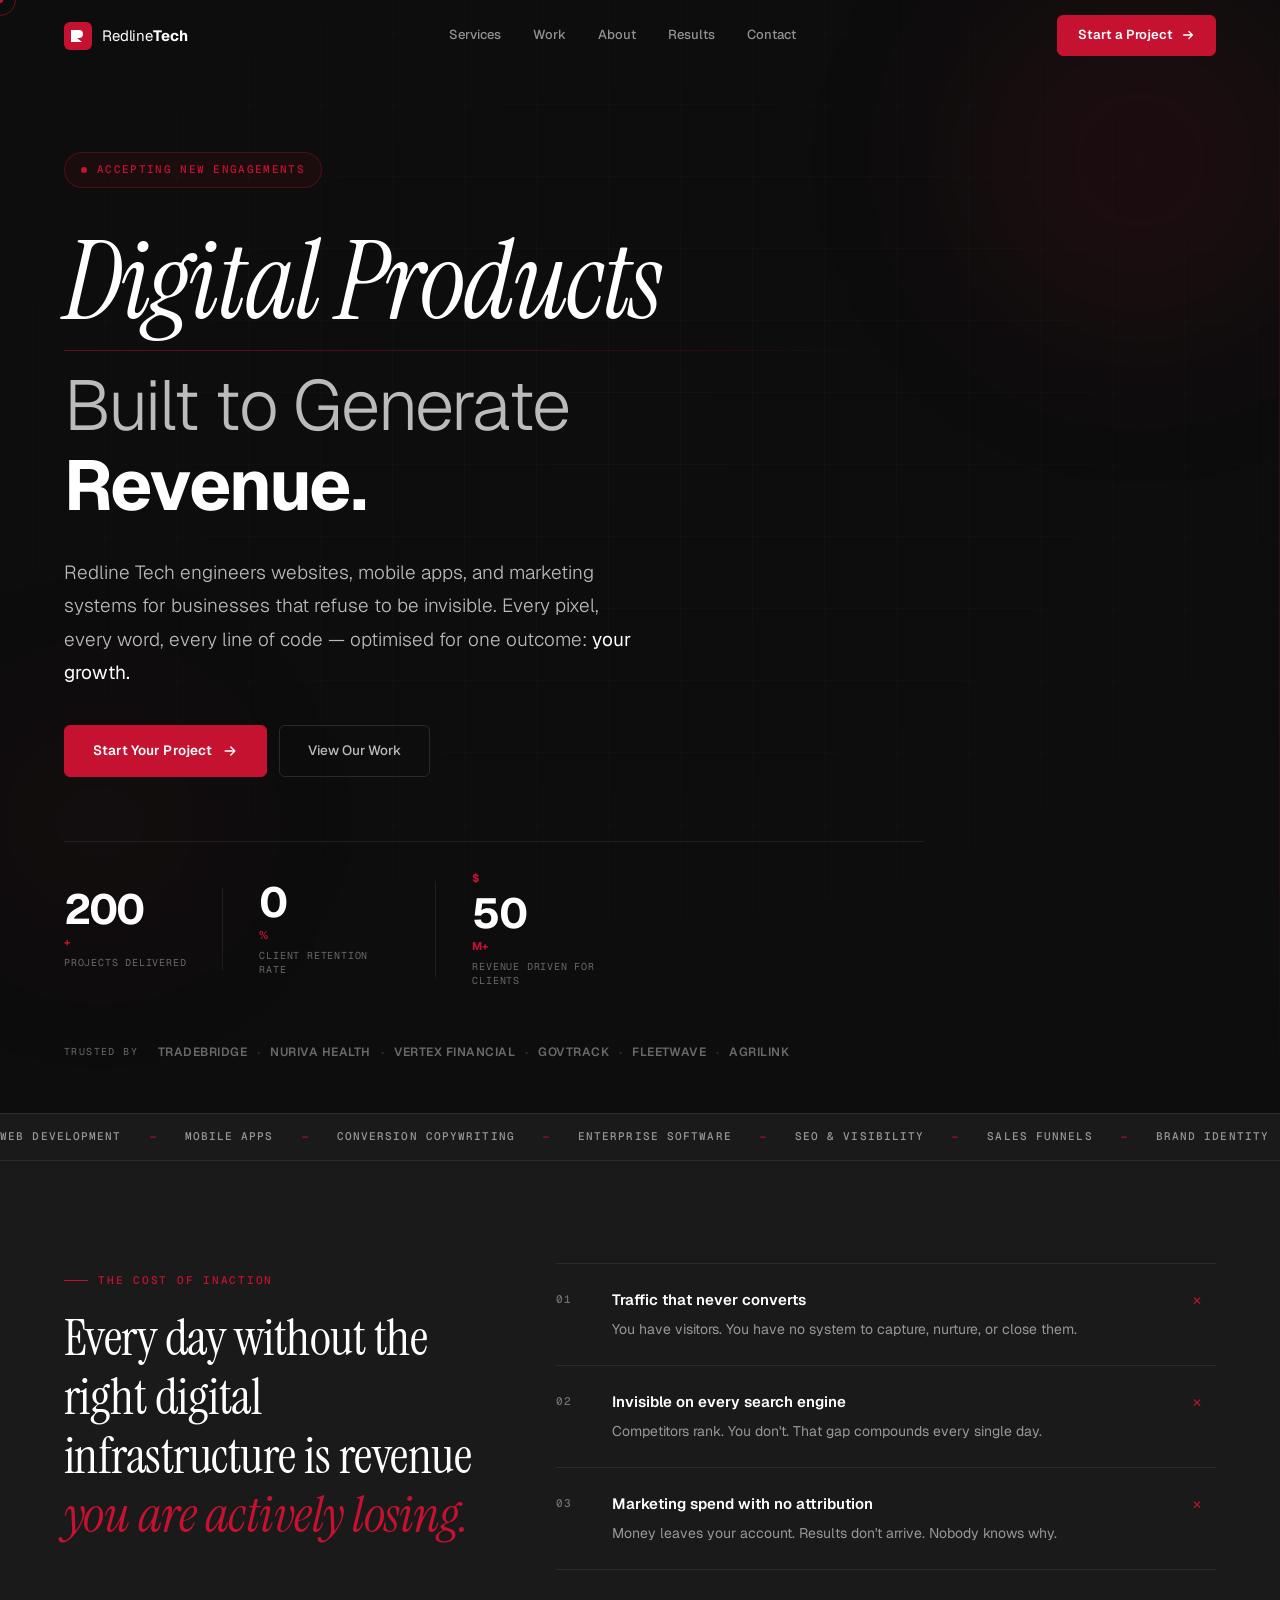
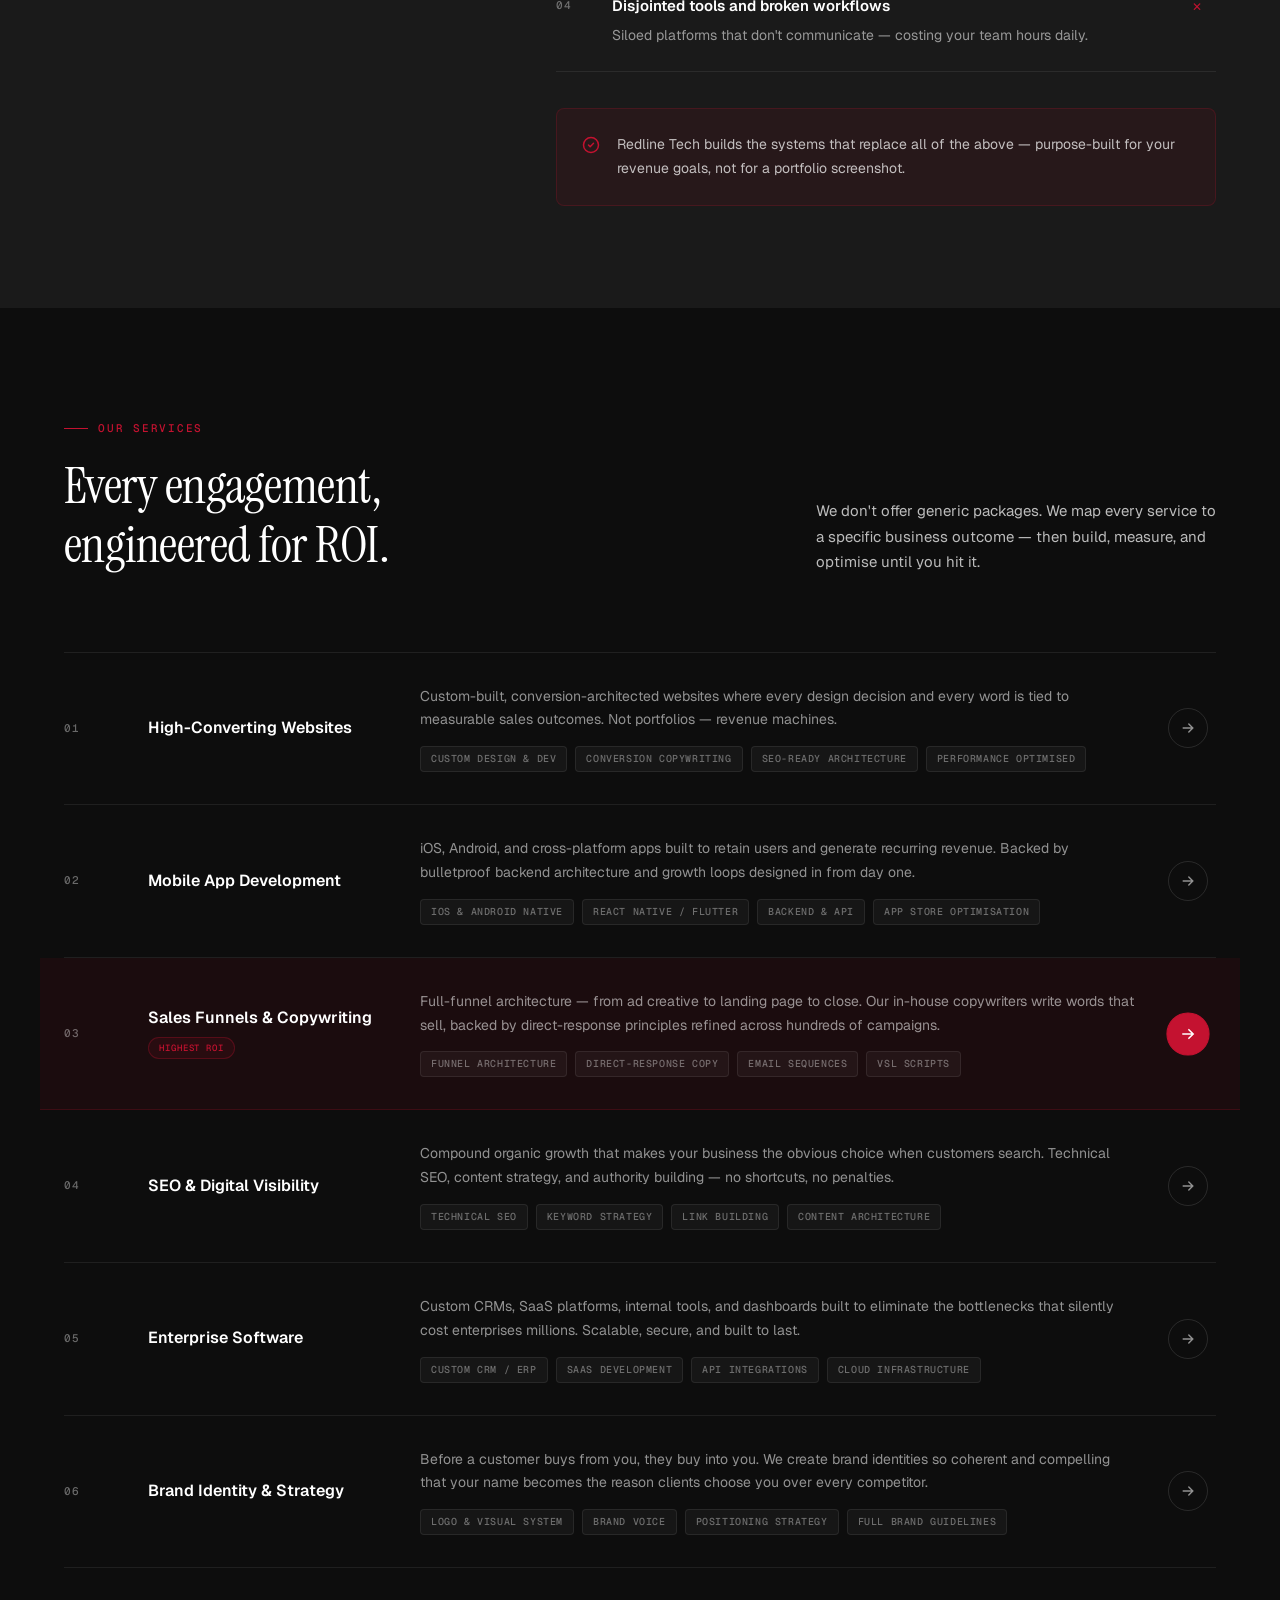
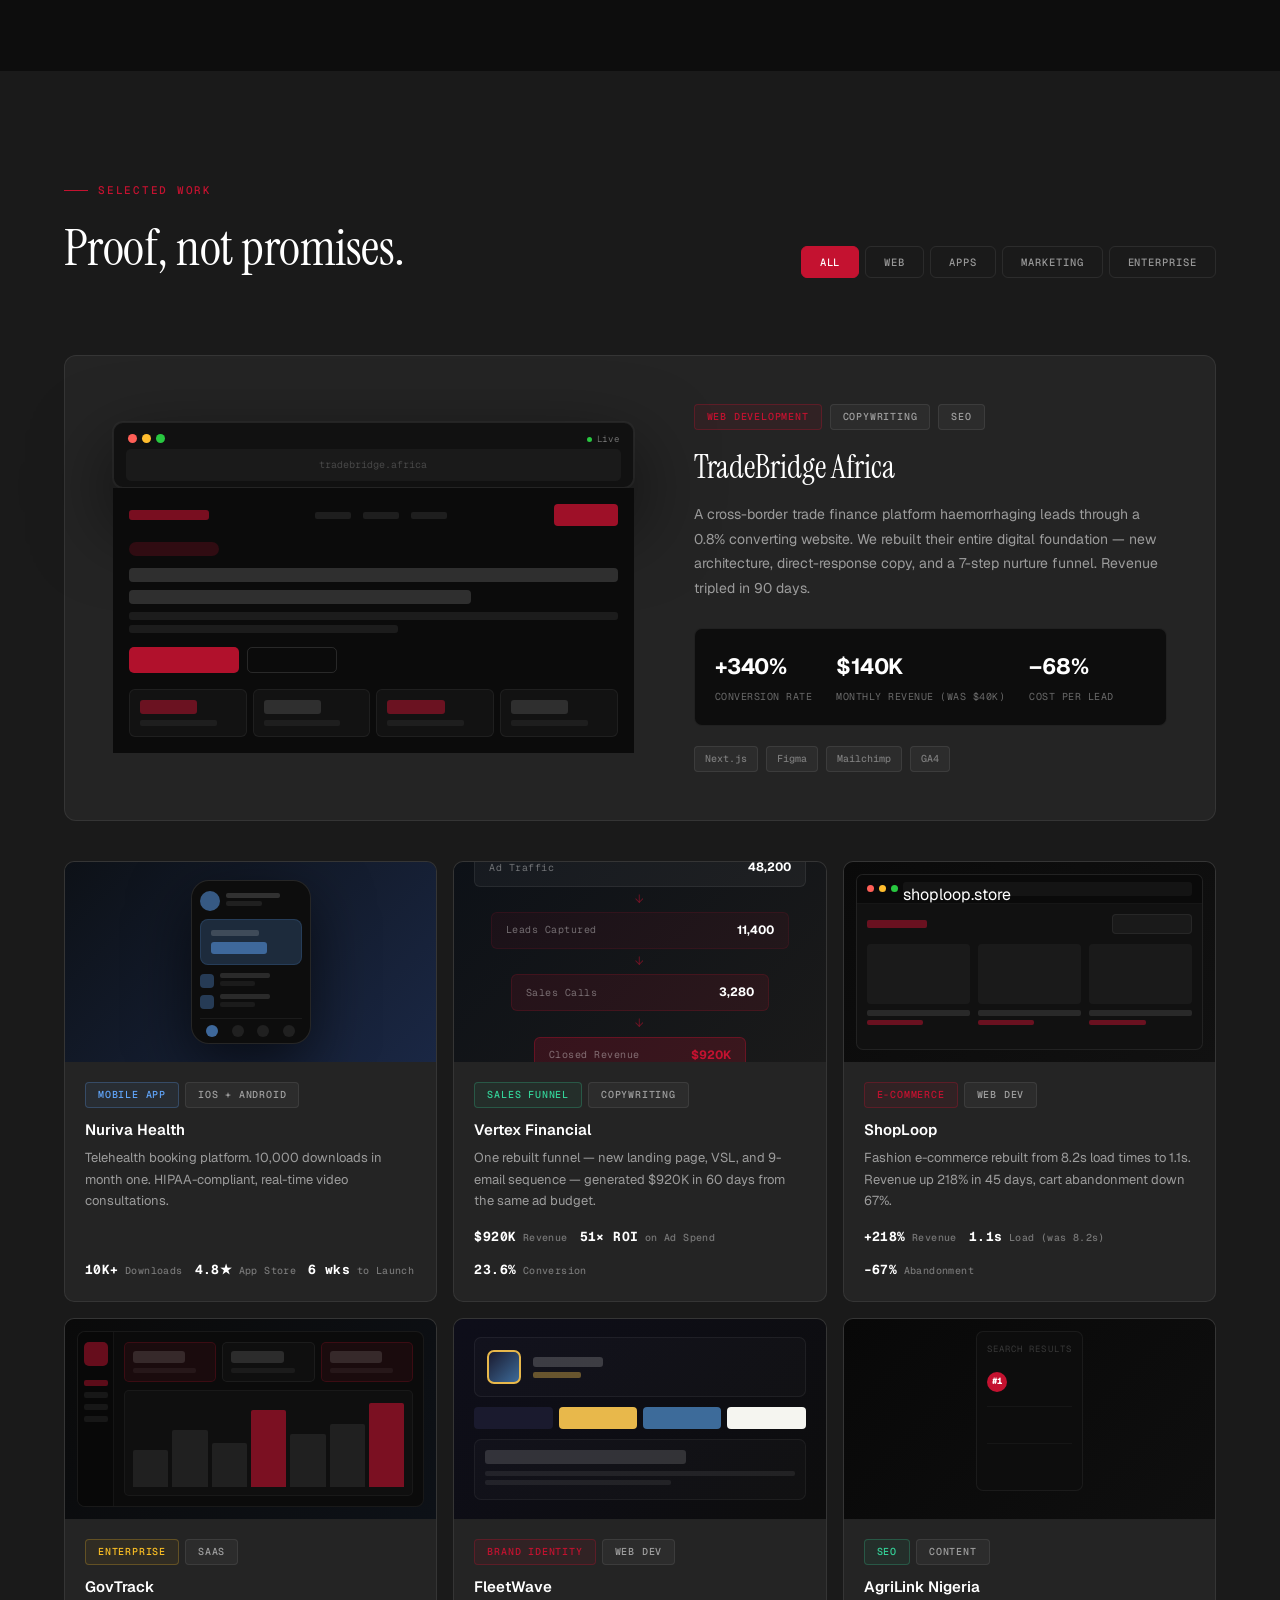
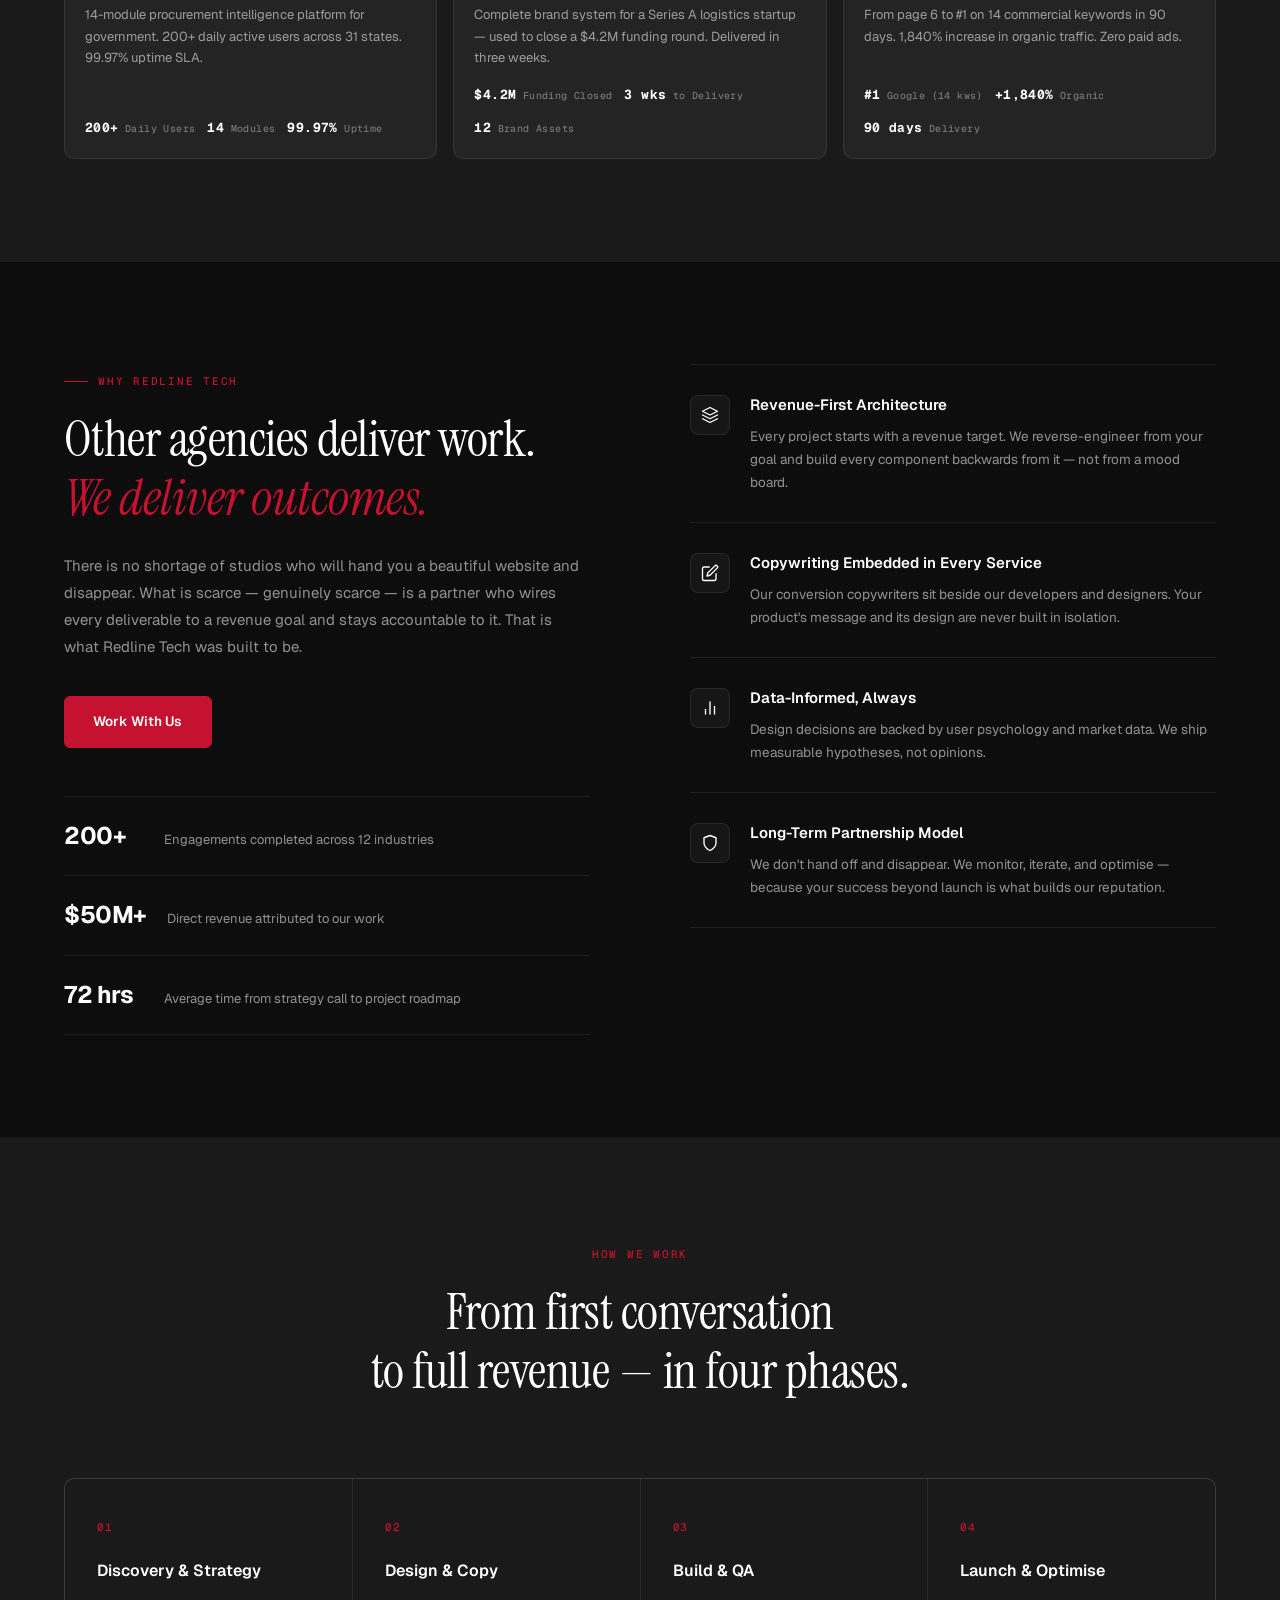
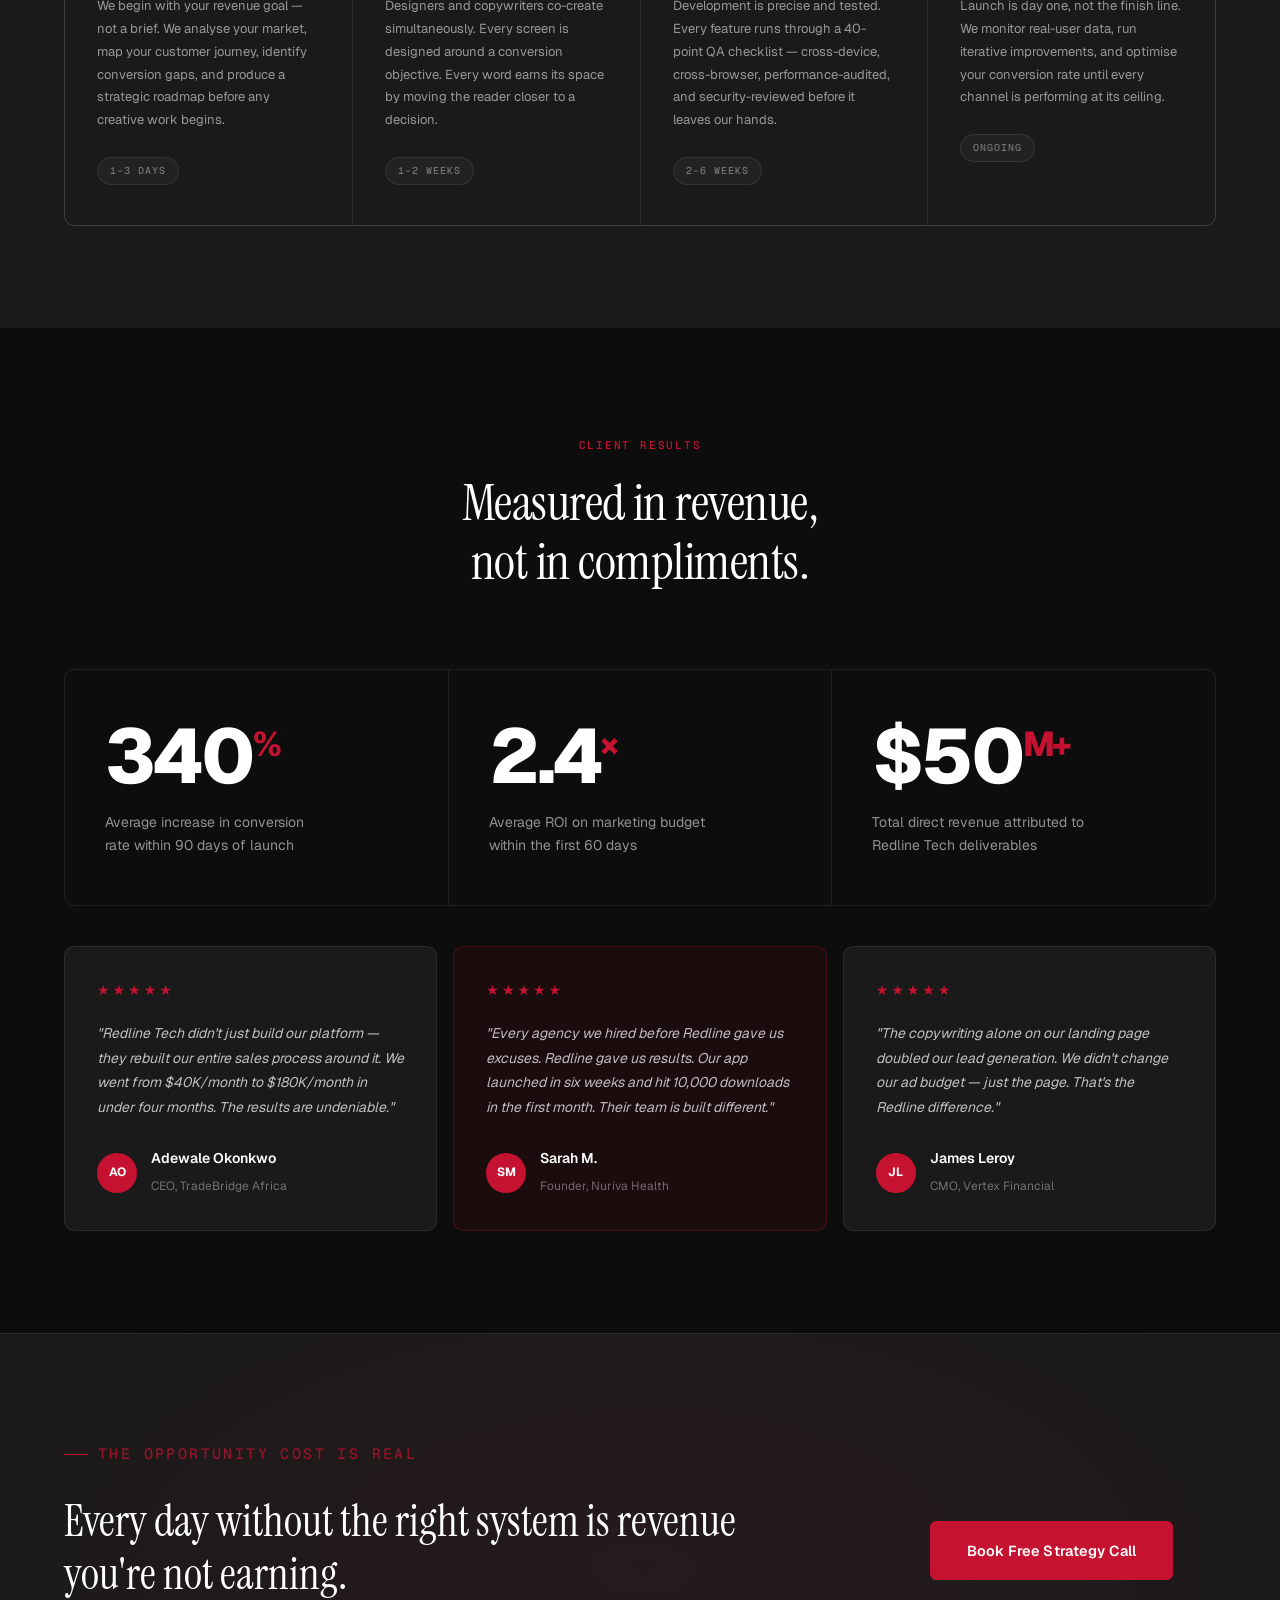
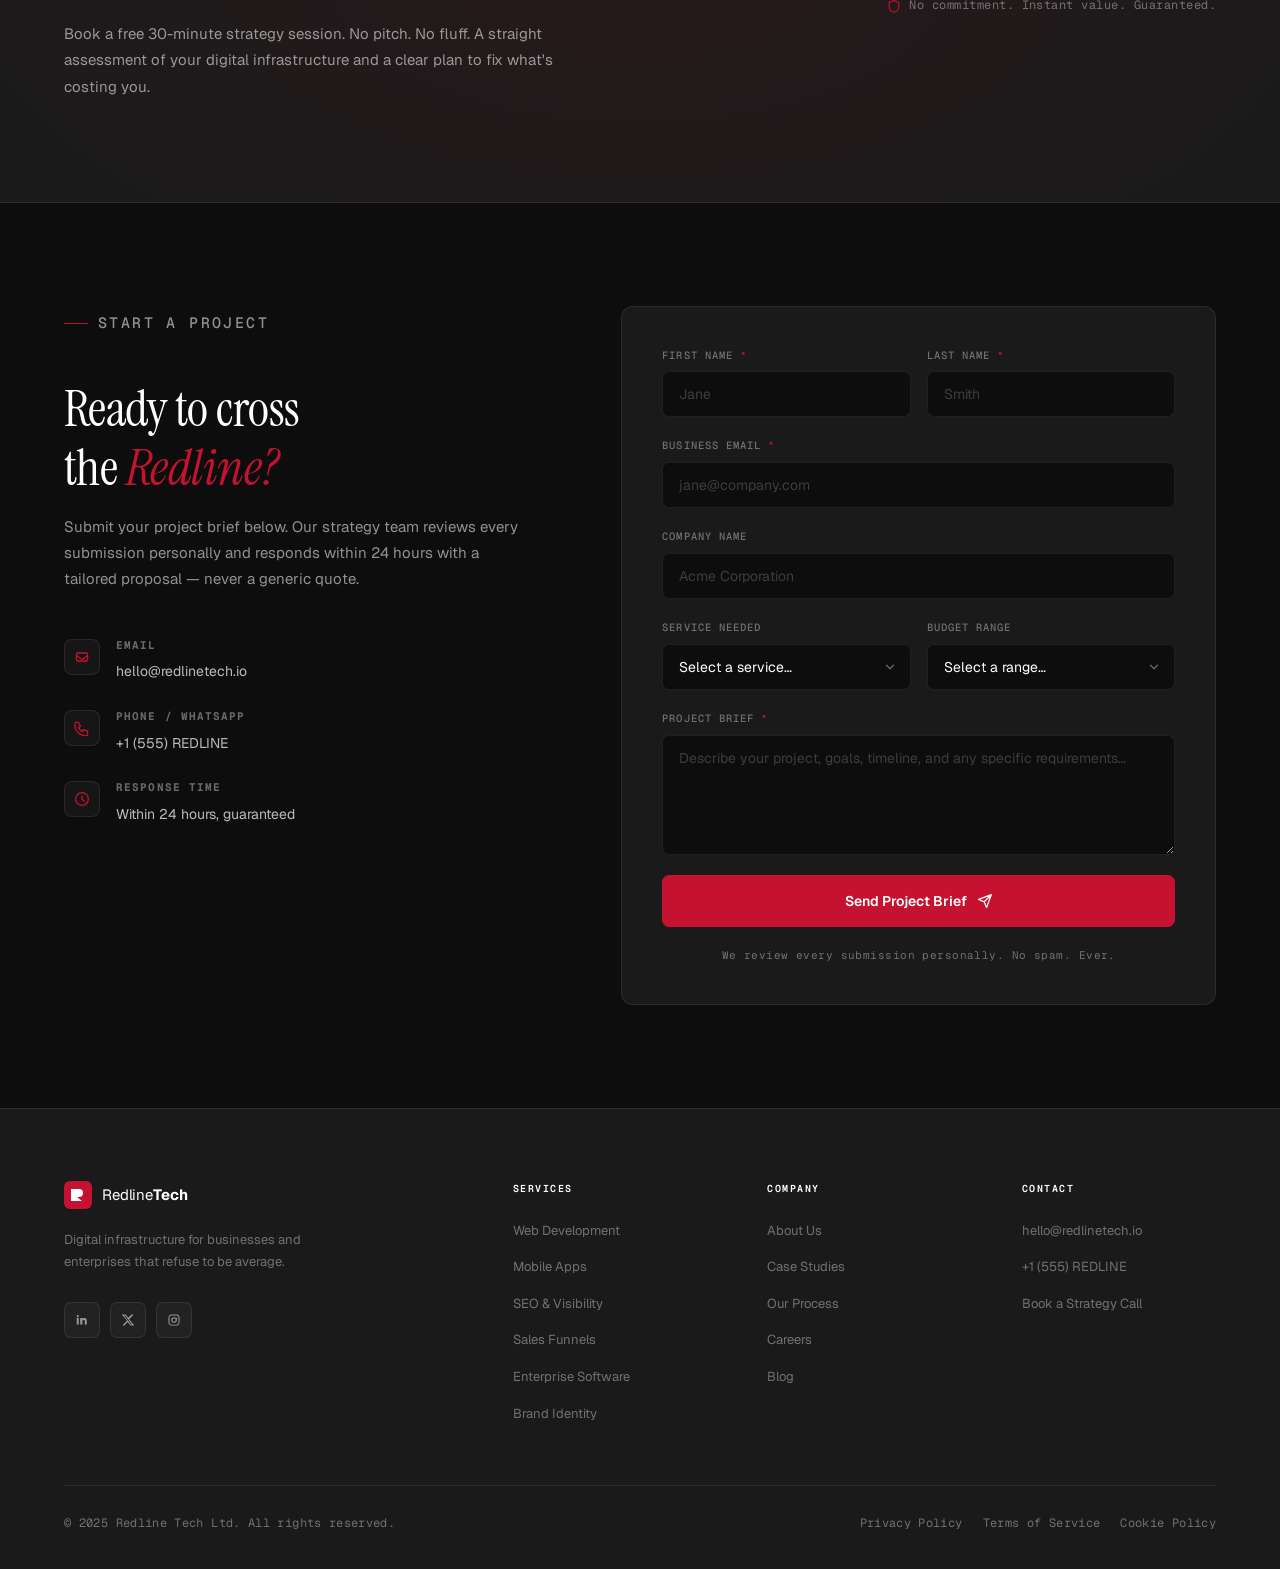
==== commit c2bf0ff4: "Rename index (1).html to index.html" ====
--- a/index.html
+++ b/index.html
@@ -3,1131 +3,943 @@
 <head>
   <meta charset="UTF-8" />
   <meta name="viewport" content="width=device-width, initial-scale=1.0" />
-  <meta name="description" content="Redline Tech — We don't just build digital products. We engineer revenue machines. Websites, apps, and marketing systems that turn attention into income." />
-  <meta name="keywords" content="web development, app development, digital marketing, copywriting, business growth, enterprise software" />
-  <meta property="og:title" content="Redline Tech | Digital Products That Drive Revenue" />
-  <meta property="og:description" content="We build websites, apps, and marketing systems engineered to convert. Trusted by startups, SMBs, and enterprises." />
+  <meta name="description" content="Redline Tech — Digital products and revenue systems engineered for businesses and enterprises. Websites, apps, SEO, copywriting, and growth marketing." />
+  <meta property="og:title" content="Redline Tech | Digital Infrastructure for Revenue Growth" />
+  <meta property="og:description" content="We engineer websites, apps, and marketing systems that turn traffic into revenue. Trusted by startups to enterprise." />
   <meta property="og:type" content="website" />
-  <title>Redline Tech | We Don't Build Websites. We Build Revenue Machines.</title>
+  <title>Redline Tech — Digital Infrastructure for Revenue Growth</title>
   <link rel="preconnect" href="https://fonts.googleapis.com" />
   <link rel="preconnect" href="https://fonts.gstatic.com" crossorigin />
-  <link href="https://fonts.googleapis.com/css2?family=Bebas+Neue&family=Syne:wght@400;600;700;800&family=DM+Sans:ital,wght@0,300;0,400;0,500;1,300&display=swap" rel="stylesheet" />
+  <link href="https://fonts.googleapis.com/css2?family=Instrument+Serif:ital@0;1&family=Geist:wght@300;400;500;600;700&family=Geist+Mono:wght@400;500&display=swap" rel="stylesheet" />
   <link rel="stylesheet" href="styles.css" />
 </head>
 <body>
 
-  <!-- CURSOR -->
-  <div class="cursor" id="cursor"></div>
-  <div class="cursor-follower" id="cursorFollower"></div>
-
-  <!-- NAV -->
-  <nav class="nav" id="nav">
-    <div class="nav-inner">
-      <a href="#" class="nav-logo">
-        <span class="logo-red">RED</span><span class="logo-line">LINE</span>
-        <span class="logo-tech">TECH</span>
+  <!-- CUSTOM CURSOR -->
+  <div class="cur-dot" id="curDot"></div>
+  <div class="cur-ring" id="curRing"></div>
+
+  <!-- ═══════ NAVIGATION ═══════ -->
+  <header class="site-header" id="siteHeader">
+    <div class="header-inner">
+      <a href="#" class="wordmark" aria-label="Redline Tech home">
+        <svg class="wm-icon" viewBox="0 0 28 28" fill="none" xmlns="http://www.w3.org/2000/svg">
+          <rect width="28" height="28" rx="6" fill="#C41230"/>
+          <path d="M7 8h8a4 4 0 010 8H7V8zM7 16h6l5 4H7v-4z" fill="#fff"/>
+        </svg>
+        <span>Redline<strong>Tech</strong></span>
       </a>
-      <ul class="nav-links" id="navLinks">
-        <li><a href="#services">Services</a></li>
-        <li><a href="#why">Why Us</a></li>
-        <li><a href="#portfolio">Work</a></li>
-        <li><a href="#results">Results</a></li>
-        <li><a href="#contact" class="nav-cta">Get Started</a></li>
-      </ul>
-      <button class="nav-hamburger" id="hamburger" aria-label="Toggle menu">
-        <span></span><span></span><span></span>
-      </button>
-    </div>
-  </nav>
-
-  <!-- HERO -->
+
+      <nav class="primary-nav" id="primaryNav" aria-label="Primary navigation">
+        <a href="#services" class="nav-item">Services</a>
+        <a href="#work" class="nav-item">Work</a>
+        <a href="#about" class="nav-item">About</a>
+        <a href="#results" class="nav-item">Results</a>
+        <a href="#contact" class="nav-item">Contact</a>
+      </nav>
+
+      <div class="header-actions">
+        <a href="#contact" class="hdr-cta">
+          <span>Start a Project</span>
+          <svg viewBox="0 0 16 16" fill="none"><path d="M3 8h10M9 4l4 4-4 4" stroke="currentColor" stroke-width="1.5" stroke-linecap="round" stroke-linejoin="round"/></svg>
+        </a>
+        <button class="burger" id="burger" aria-label="Open menu" aria-expanded="false">
+          <span class="burger-bar"></span>
+          <span class="burger-bar"></span>
+        </button>
+      </div>
+    </div>
+
+    <!-- MOBILE DRAWER -->
+    <div class="mobile-drawer" id="mobileDrawer" aria-hidden="true">
+      <nav class="drawer-nav">
+        <a href="#services" class="drawer-link">Services</a>
+        <a href="#work" class="drawer-link">Work</a>
+        <a href="#about" class="drawer-link">About</a>
+        <a href="#results" class="drawer-link">Results</a>
+        <a href="#contact" class="drawer-link">Contact</a>
+      </nav>
+      <a href="#contact" class="hdr-cta drawer-cta">Start a Project →</a>
+      <div class="drawer-meta">
+        <span>hello@redlinetech.io</span>
+        <span>© 2025 Redline Tech</span>
+      </div>
+    </div>
+  </header>
+
+  <!-- ═══════ HERO ═══════ -->
   <section class="hero" id="home">
-    <div class="hero-bg-grid"></div>
-    <div class="hero-noise"></div>
-    <div class="hero-accent-line left"></div>
-    <div class="hero-accent-line right"></div>
-
-    <div class="hero-content">
-      <div class="hero-badge">
-        <span class="badge-dot"></span>
-        Now Accepting New Clients — Limited Spots
-      </div>
-
-      <h1 class="hero-headline">
-        <span class="line-reveal">We Don't Build</span>
-        <span class="line-reveal delay-1">
-          <em class="red-italic">Websites.</em>
+
+    <!-- background elements -->
+    <div class="hero-grid-bg" aria-hidden="true"></div>
+    <div class="hero-orb hero-orb--1" aria-hidden="true"></div>
+    <div class="hero-orb hero-orb--2" aria-hidden="true"></div>
+    <div class="hero-slash" aria-hidden="true"></div>
+
+    <div class="hero-body">
+      <div class="hero-eyebrow">
+        <span class="eyebrow-pill">
+          <span class="live-dot"></span>
+          Accepting New Engagements
         </span>
-        <span class="line-reveal delay-2">We Build</span>
-        <span class="line-reveal delay-3">
-          <span class="outline-text">Revenue</span>
-          <em class="red-italic"> Machines.</em>
-        </span>
+      </div>
+
+      <h1 class="hero-h1">
+        <span class="h1-serif" data-reveal>Digital Products</span>
+        <span class="h1-rule" aria-hidden="true"></span>
+        <span class="h1-sans" data-reveal>Built to Generate</span>
+        <span class="h1-accent" data-reveal>Revenue.</span>
       </h1>
 
-      <p class="hero-subtext line-reveal delay-4">
-        Redline Tech engineers digital products and marketing systems that don't just look good —
-        they <strong>attract, convert, and retain</strong> customers at scale.
-        From startups to enterprise, we draw the line between ordinary and unstoppable.
+      <p class="hero-lead" data-reveal>
+        Redline Tech engineers websites, mobile apps, and marketing systems
+        for businesses that refuse to be invisible. Every pixel, every word,
+        every line of code — optimised for one outcome: <em>your growth.</em>
       </p>
 
-      <div class="hero-ctas line-reveal delay-5">
-        <a href="#contact" class="btn btn-primary">
-          <span>Start Your Project</span>
-          <svg viewBox="0 0 24 24" fill="none" stroke="currentColor" stroke-width="2"><path d="M5 12h14M12 5l7 7-7 7"/></svg>
+      <div class="hero-actions" data-reveal>
+        <a href="#contact" class="btn-primary">
+          Start Your Project
+          <svg viewBox="0 0 20 20" fill="none"><path d="M4 10h12M11 5l5 5-5 5" stroke="currentColor" stroke-width="1.8" stroke-linecap="round" stroke-linejoin="round"/></svg>
         </a>
-        <a href="#services" class="btn btn-ghost">
-          See What We Do
-        </a>
-      </div>
-
-      <div class="hero-stats line-reveal delay-5">
-        <div class="stat">
-          <span class="stat-num" data-target="200">0</span><span class="stat-suffix">+</span>
-          <span class="stat-label">Projects Delivered</span>
-        </div>
-        <div class="stat-divider"></div>
-        <div class="stat">
-          <span class="stat-num" data-target="98">0</span><span class="stat-suffix">%</span>
-          <span class="stat-label">Client Retention</span>
-        </div>
-        <div class="stat-divider"></div>
-        <div class="stat">
-          <span class="stat-prefix">$</span><span class="stat-num" data-target="50">0</span><span class="stat-suffix">M+</span>
-          <span class="stat-label">Revenue Generated for Clients</span>
-        </div>
-      </div>
-    </div>
-
-    <div class="hero-scroll-indicator">
-      <span>Scroll</span>
-      <div class="scroll-line"></div>
+        <a href="#work" class="btn-outline">View Our Work</a>
+      </div>
+
+      <div class="hero-proof" data-reveal>
+        <div class="proof-stat">
+          <span class="ps-num" data-count="200">0</span><span class="ps-unit">+</span>
+          <span class="ps-label">Projects Delivered</span>
+        </div>
+        <div class="proof-divider"></div>
+        <div class="proof-stat">
+          <span class="ps-num" data-count="98">0</span><span class="ps-unit">%</span>
+          <span class="ps-label">Client Retention Rate</span>
+        </div>
+        <div class="proof-divider"></div>
+        <div class="proof-stat">
+          <span class="ps-prefix">$</span><span class="ps-num" data-count="50">0</span><span class="ps-unit">M+</span>
+          <span class="ps-label">Revenue Driven for Clients</span>
+        </div>
+      </div>
+    </div>
+
+    <!-- floating client logos strip -->
+    <div class="hero-clients" aria-label="Trusted by">
+      <span class="clients-label">Trusted by</span>
+      <div class="clients-logos">
+        <span class="client-name">TradeBridge</span>
+        <span class="c-dot">·</span>
+        <span class="client-name">Nuriva Health</span>
+        <span class="c-dot">·</span>
+        <span class="client-name">Vertex Financial</span>
+        <span class="c-dot">·</span>
+        <span class="client-name">GovTrack</span>
+        <span class="c-dot">·</span>
+        <span class="client-name">FleetWave</span>
+        <span class="c-dot">·</span>
+        <span class="client-name">AgriLink</span>
+      </div>
     </div>
   </section>
 
-  <!-- MARQUEE STRIP -->
-  <div class="marquee-strip">
-    <div class="marquee-track">
-      <span>Web Development</span><span class="dot">✦</span>
-      <span>Mobile Apps</span><span class="dot">✦</span>
-      <span>Brand Identity</span><span class="dot">✦</span>
-      <span>SEO & Visibility</span><span class="dot">✦</span>
-      <span>Conversion Copywriting</span><span class="dot">✦</span>
-      <span>E-Commerce</span><span class="dot">✦</span>
-      <span>Enterprise Software</span><span class="dot">✦</span>
-      <span>Sales Funnels</span><span class="dot">✦</span>
-      <span>UI/UX Design</span><span class="dot">✦</span>
-      <span>Digital Marketing</span><span class="dot">✦</span>
-      <!-- Duplicate for seamless loop -->
-      <span>Web Development</span><span class="dot">✦</span>
-      <span>Mobile Apps</span><span class="dot">✦</span>
-      <span>Brand Identity</span><span class="dot">✦</span>
-      <span>SEO & Visibility</span><span class="dot">✦</span>
-      <span>Conversion Copywriting</span><span class="dot">✦</span>
-      <span>E-Commerce</span><span class="dot">✦</span>
-      <span>Enterprise Software</span><span class="dot">✦</span>
-      <span>Sales Funnels</span><span class="dot">✦</span>
-      <span>UI/UX Design</span><span class="dot">✦</span>
-      <span>Digital Marketing</span><span class="dot">✦</span>
+  <!-- ═══════ SERVICES TICKER ═══════ -->
+  <div class="ticker-wrap" aria-hidden="true">
+    <div class="ticker-track">
+      <span>Web Development</span><span class="t-sep">—</span>
+      <span>Mobile Apps</span><span class="t-sep">—</span>
+      <span>Conversion Copywriting</span><span class="t-sep">—</span>
+      <span>Enterprise Software</span><span class="t-sep">—</span>
+      <span>SEO &amp; Visibility</span><span class="t-sep">—</span>
+      <span>Sales Funnels</span><span class="t-sep">—</span>
+      <span>Brand Identity</span><span class="t-sep">—</span>
+      <span>E-Commerce</span><span class="t-sep">—</span>
+      <span>UI / UX Design</span><span class="t-sep">—</span>
+      <span>Digital Marketing</span><span class="t-sep">—</span>
+      <!-- duplicate -->
+      <span>Web Development</span><span class="t-sep">—</span>
+      <span>Mobile Apps</span><span class="t-sep">—</span>
+      <span>Conversion Copywriting</span><span class="t-sep">—</span>
+      <span>Enterprise Software</span><span class="t-sep">—</span>
+      <span>SEO &amp; Visibility</span><span class="t-sep">—</span>
+      <span>Sales Funnels</span><span class="t-sep">—</span>
+      <span>Brand Identity</span><span class="t-sep">—</span>
+      <span>E-Commerce</span><span class="t-sep">—</span>
+      <span>UI / UX Design</span><span class="t-sep">—</span>
+      <span>Digital Marketing</span><span class="t-sep">—</span>
     </div>
   </div>
 
-  <!-- PROBLEM SECTION -->
-  <section class="problem-section">
+  <!-- ═══════ PROBLEM / OPPORTUNITY ═══════ -->
+  <section class="section problem-section" id="problem">
     <div class="container">
-      <div class="problem-grid">
+      <div class="problem-layout">
         <div class="problem-left">
-          <span class="section-label">The Hard Truth</span>
-          <h2 class="section-headline">Your Business<br/>Is Bleeding Money<br/><em class="red-italic">Right Now.</em></h2>
+          <p class="overline">The Cost of Inaction</p>
+          <h2 class="section-h2">
+            Every day without the right digital infrastructure is revenue
+            <em> you are actively losing.</em>
+          </h2>
         </div>
         <div class="problem-right">
-          <p class="problem-intro">Most businesses spend thousands on a digital presence that does absolutely nothing. Pretty websites with zero conversions. Apps nobody uses. Social media that echoes in an empty room.</p>
-          <div class="problem-list">
-            <div class="problem-item">
-              <span class="problem-icon">✗</span>
-              <span>Your website gets visitors but makes no sales</span>
-            </div>
-            <div class="problem-item">
-              <span class="problem-icon">✗</span>
-              <span>You're invisible on Google while competitors steal your customers</span>
-            </div>
-            <div class="problem-item">
-              <span class="problem-icon">✗</span>
-              <span>Your marketing budget burns with no measurable return</span>
-            </div>
-            <div class="problem-item">
-              <span class="problem-icon">✗</span>
-              <span>Your digital tools don't talk to each other — causing chaos</span>
-            </div>
-          </div>
-          <p class="problem-close">That ends today. Redline Tech exists to turn your digital footprint into your most powerful salesperson — working 24/7, never sleeping, never stopping.</p>
+          <div class="problem-items">
+            <div class="pi-row">
+              <span class="pi-idx">01</span>
+              <div class="pi-body">
+                <strong>Traffic that never converts</strong>
+                <p>You have visitors. You have no system to capture, nurture, or close them.</p>
+              </div>
+              <span class="pi-cross" aria-hidden="true">✕</span>
+            </div>
+            <div class="pi-row">
+              <span class="pi-idx">02</span>
+              <div class="pi-body">
+                <strong>Invisible on every search engine</strong>
+                <p>Competitors rank. You don't. That gap compounds every single day.</p>
+              </div>
+              <span class="pi-cross" aria-hidden="true">✕</span>
+            </div>
+            <div class="pi-row">
+              <span class="pi-idx">03</span>
+              <div class="pi-body">
+                <strong>Marketing spend with no attribution</strong>
+                <p>Money leaves your account. Results don't arrive. Nobody knows why.</p>
+              </div>
+              <span class="pi-cross" aria-hidden="true">✕</span>
+            </div>
+            <div class="pi-row">
+              <span class="pi-idx">04</span>
+              <div class="pi-body">
+                <strong>Disjointed tools and broken workflows</strong>
+                <p>Siloed platforms that don't communicate — costing your team hours daily.</p>
+              </div>
+              <span class="pi-cross" aria-hidden="true">✕</span>
+            </div>
+          </div>
+          <div class="problem-resolution">
+            <div class="resolution-icon" aria-hidden="true">
+              <svg viewBox="0 0 24 24" fill="none"><path d="M9 12l2 2 4-4M21 12a9 9 0 11-18 0 9 9 0 0118 0z" stroke="#C41230" stroke-width="1.8" stroke-linecap="round" stroke-linejoin="round"/></svg>
+            </div>
+            <p>Redline Tech builds the systems that replace all of the above — purpose-built for your revenue goals, not for a portfolio screenshot.</p>
+          </div>
         </div>
       </div>
     </div>
   </section>
 
-  <!-- SERVICES -->
-  <section class="services" id="services">
+  <!-- ═══════ SERVICES ═══════ -->
+  <section class="section services-section" id="services">
     <div class="container">
-      <div class="section-header">
-        <span class="section-label">What We Do</span>
-        <h2 class="section-headline">Every Service <em class="red-italic">Engineered</em><br/>to Generate Revenue</h2>
-        <p class="section-sub">We don't offer services. We deploy revenue systems. Each product is built with one obsession: return on your investment.</p>
-      </div>
-
-      <div class="services-grid">
-
-        <div class="service-card" data-index="01">
-          <div class="service-icon">
-            <svg viewBox="0 0 48 48" fill="none" xmlns="http://www.w3.org/2000/svg">
-              <rect x="4" y="8" width="40" height="28" rx="2" stroke="currentColor" stroke-width="2"/>
-              <path d="M16 36v4M32 36v4M10 40h28" stroke="currentColor" stroke-width="2" stroke-linecap="round"/>
-              <path d="M14 20l6 6 14-12" stroke="#E50000" stroke-width="2.5" stroke-linecap="round" stroke-linejoin="round"/>
-            </svg>
-          </div>
-          <div class="service-num">01</div>
-          <h3>High-Converting Websites</h3>
-          <p>We don't build websites. We build sales machines. Every pixel, every word, every button placement is A/B tested and conversion-optimized to turn visitors into paying clients.</p>
-          <ul class="service-features">
-            <li>Custom design & development</li>
-            <li>Copywriting-led architecture</li>
-            <li>Speed & performance optimized</li>
-            <li>Mobile-first, SEO-ready</li>
-          </ul>
-          <a href="#contact" class="service-link">Explore →</a>
-        </div>
-
-        <div class="service-card featured" data-index="02">
-          <div class="service-badge">Most Popular</div>
-          <div class="service-icon">
-            <svg viewBox="0 0 48 48" fill="none" xmlns="http://www.w3.org/2000/svg">
-              <rect x="14" y="4" width="20" height="40" rx="3" stroke="currentColor" stroke-width="2"/>
-              <circle cx="24" cy="38" r="2" fill="#E50000"/>
-              <path d="M19 10h10" stroke="currentColor" stroke-width="2" stroke-linecap="round"/>
-            </svg>
-          </div>
-          <div class="service-num">02</div>
-          <h3>Mobile App Development</h3>
-          <p>iOS, Android, or cross-platform — we build apps your customers actually want to use. Sleek UX, bulletproof backend, and built-in growth loops that keep users coming back.</p>
-          <ul class="service-features">
-            <li>iOS & Android native apps</li>
-            <li>Cross-platform (React Native/Flutter)</li>
-            <li>Backend & API integration</li>
-            <li>App Store optimization</li>
-          </ul>
-          <a href="#contact" class="service-link">Explore →</a>
-        </div>
-
-        <div class="service-card" data-index="03">
-          <div class="service-icon">
-            <svg viewBox="0 0 48 48" fill="none" xmlns="http://www.w3.org/2000/svg">
-              <circle cx="24" cy="24" r="10" stroke="currentColor" stroke-width="2"/>
-              <path d="M24 14C24 14 18 18 18 24s6 10 6 10" stroke="#E50000" stroke-width="2"/>
-              <path d="M24 4v4M24 40v4M4 24h4M40 24h4" stroke="currentColor" stroke-width="2" stroke-linecap="round"/>
-            </svg>
-          </div>
-          <div class="service-num">03</div>
-          <h3>SEO & Digital Visibility</h3>
-          <p>If your customers can't find you, your competitors win by default. We put you on page one and keep you there — through technical SEO, content strategy, and authority building.</p>
-          <ul class="service-features">
-            <li>Technical SEO audits</li>
-            <li>Keyword & competitor research</li>
-            <li>Content strategy & execution</li>
-            <li>Local & global ranking campaigns</li>
-          </ul>
-          <a href="#contact" class="service-link">Explore →</a>
-        </div>
-
-        <div class="service-card" data-index="04">
-          <div class="service-icon">
-            <svg viewBox="0 0 48 48" fill="none" xmlns="http://www.w3.org/2000/svg">
-              <path d="M8 36l10-12 8 8 6-8 8 12" stroke="currentColor" stroke-width="2" stroke-linecap="round" stroke-linejoin="round"/>
-              <path d="M40 16l-6-6-6 6" stroke="#E50000" stroke-width="2" stroke-linecap="round"/>
-              <path d="M34 10v16" stroke="#E50000" stroke-width="2" stroke-linecap="round"/>
-            </svg>
-          </div>
-          <div class="service-num">04</div>
-          <h3>Sales Funnels & Copywriting</h3>
-          <p>Words make money. Our in-house copywriters craft funnel sequences, landing pages, and email campaigns that speak directly to your customer's pain — and sell with precision.</p>
-          <ul class="service-features">
-            <li>Full funnel architecture</li>
-            <li>Direct-response copywriting</li>
-            <li>Email sequences & automation</li>
-            <li>Ad creative & landing pages</li>
-          </ul>
-          <a href="#contact" class="service-link">Explore →</a>
-        </div>
-
-        <div class="service-card" data-index="05">
-          <div class="service-icon">
-            <svg viewBox="0 0 48 48" fill="none" xmlns="http://www.w3.org/2000/svg">
-              <rect x="6" y="6" width="16" height="16" rx="2" stroke="currentColor" stroke-width="2"/>
-              <rect x="26" y="6" width="16" height="16" rx="2" stroke="#E50000" stroke-width="2"/>
-              <rect x="6" y="26" width="16" height="16" rx="2" stroke="#E50000" stroke-width="2"/>
-              <rect x="26" y="26" width="16" height="16" rx="2" stroke="currentColor" stroke-width="2"/>
-            </svg>
-          </div>
-          <div class="service-num">05</div>
-          <h3>Enterprise Software & Systems</h3>
-          <p>Custom CRMs, ERPs, dashboards, and internal tools built to scale. We eliminate the bottlenecks that are quietly costing your enterprise millions in lost productivity.</p>
-          <ul class="service-features">
-            <li>Custom CRM & ERP solutions</li>
-            <li>API development & integration</li>
-            <li>SaaS product development</li>
-            <li>Cloud infrastructure & DevOps</li>
-          </ul>
-          <a href="#contact" class="service-link">Explore →</a>
-        </div>
-
-        <div class="service-card" data-index="06">
-          <div class="service-icon">
-            <svg viewBox="0 0 48 48" fill="none" xmlns="http://www.w3.org/2000/svg">
-              <path d="M24 4l4 8h9l-7 6 3 9-9-6-9 6 3-9-7-6h9z" stroke="currentColor" stroke-width="2" stroke-linejoin="round"/>
-              <path d="M10 34l-6 10M38 34l6 10" stroke="#E50000" stroke-width="2" stroke-linecap="round"/>
-              <path d="M16 38h16" stroke="currentColor" stroke-width="2" stroke-linecap="round"/>
-            </svg>
-          </div>
-          <div class="service-num">06</div>
-          <h3>Brand Identity & Strategy</h3>
-          <p>Before a customer buys from you, they buy into you. We build brand identities so sharp and memorable that your name alone becomes a reason to choose you over everyone else.</p>
-          <ul class="service-features">
-            <li>Logo & visual identity</li>
-            <li>Brand voice & messaging</li>
-            <li>Brand strategy & positioning</li>
-            <li>Brand guidelines & assets</li>
-          </ul>
-          <a href="#contact" class="service-link">Explore →</a>
+      <div class="section-header-row">
+        <div>
+          <p class="overline">Our Services</p>
+          <h2 class="section-h2">Every engagement,<br/>engineered for ROI.</h2>
+        </div>
+        <p class="section-intro-text">We don't offer generic packages. We map every service to a specific business outcome — then build, measure, and optimise until you hit it.</p>
+      </div>
+
+      <div class="services-list">
+
+        <div class="service-row" data-idx="01">
+          <div class="sr-number">01</div>
+          <div class="sr-name">
+            <h3>High-Converting Websites</h3>
+          </div>
+          <div class="sr-desc">
+            <p>Custom-built, conversion-architected websites where every design decision and every word is tied to measurable sales outcomes. Not portfolios — revenue machines.</p>
+            <ul class="sr-tags">
+              <li>Custom Design &amp; Dev</li>
+              <li>Conversion Copywriting</li>
+              <li>SEO-Ready Architecture</li>
+              <li>Performance Optimised</li>
+            </ul>
+          </div>
+          <a href="#contact" class="sr-cta" aria-label="Enquire about website development">
+            <svg viewBox="0 0 20 20" fill="none"><path d="M4 10h12M11 5l5 5-5 5" stroke="currentColor" stroke-width="1.8" stroke-linecap="round"/></svg>
+          </a>
+        </div>
+
+        <div class="service-row" data-idx="02">
+          <div class="sr-number">02</div>
+          <div class="sr-name">
+            <h3>Mobile App Development</h3>
+          </div>
+          <div class="sr-desc">
+            <p>iOS, Android, and cross-platform apps built to retain users and generate recurring revenue. Backed by bulletproof backend architecture and growth loops designed in from day one.</p>
+            <ul class="sr-tags">
+              <li>iOS &amp; Android Native</li>
+              <li>React Native / Flutter</li>
+              <li>Backend &amp; API</li>
+              <li>App Store Optimisation</li>
+            </ul>
+          </div>
+          <a href="#contact" class="sr-cta" aria-label="Enquire about app development">
+            <svg viewBox="0 0 20 20" fill="none"><path d="M4 10h12M11 5l5 5-5 5" stroke="currentColor" stroke-width="1.8" stroke-linecap="round"/></svg>
+          </a>
+        </div>
+
+        <div class="service-row featured-service" data-idx="03">
+          <div class="sr-number">03</div>
+          <div class="sr-name">
+            <h3>Sales Funnels &amp; Copywriting</h3>
+            <span class="sr-badge">Highest ROI</span>
+          </div>
+          <div class="sr-desc">
+            <p>Full-funnel architecture — from ad creative to landing page to close. Our in-house copywriters write words that sell, backed by direct-response principles refined across hundreds of campaigns.</p>
+            <ul class="sr-tags">
+              <li>Funnel Architecture</li>
+              <li>Direct-Response Copy</li>
+              <li>Email Sequences</li>
+              <li>VSL Scripts</li>
+            </ul>
+          </div>
+          <a href="#contact" class="sr-cta" aria-label="Enquire about copywriting and funnels">
+            <svg viewBox="0 0 20 20" fill="none"><path d="M4 10h12M11 5l5 5-5 5" stroke="currentColor" stroke-width="1.8" stroke-linecap="round"/></svg>
+          </a>
+        </div>
+
+        <div class="service-row" data-idx="04">
+          <div class="sr-number">04</div>
+          <div class="sr-name">
+            <h3>SEO &amp; Digital Visibility</h3>
+          </div>
+          <div class="sr-desc">
+            <p>Compound organic growth that makes your business the obvious choice when customers search. Technical SEO, content strategy, and authority building — no shortcuts, no penalties.</p>
+            <ul class="sr-tags">
+              <li>Technical SEO</li>
+              <li>Keyword Strategy</li>
+              <li>Link Building</li>
+              <li>Content Architecture</li>
+            </ul>
+          </div>
+          <a href="#contact" class="sr-cta" aria-label="Enquire about SEO">
+            <svg viewBox="0 0 20 20" fill="none"><path d="M4 10h12M11 5l5 5-5 5" stroke="currentColor" stroke-width="1.8" stroke-linecap="round"/></svg>
+          </a>
+        </div>
+
+        <div class="service-row" data-idx="05">
+          <div class="sr-number">05</div>
+          <div class="sr-name">
+            <h3>Enterprise Software</h3>
+          </div>
+          <div class="sr-desc">
+            <p>Custom CRMs, SaaS platforms, internal tools, and dashboards built to eliminate the bottlenecks that silently cost enterprises millions. Scalable, secure, and built to last.</p>
+            <ul class="sr-tags">
+              <li>Custom CRM / ERP</li>
+              <li>SaaS Development</li>
+              <li>API Integrations</li>
+              <li>Cloud Infrastructure</li>
+            </ul>
+          </div>
+          <a href="#contact" class="sr-cta" aria-label="Enquire about enterprise software">
+            <svg viewBox="0 0 20 20" fill="none"><path d="M4 10h12M11 5l5 5-5 5" stroke="currentColor" stroke-width="1.8" stroke-linecap="round"/></svg>
+          </a>
+        </div>
+
+        <div class="service-row" data-idx="06">
+          <div class="sr-number">06</div>
+          <div class="sr-name">
+            <h3>Brand Identity &amp; Strategy</h3>
+          </div>
+          <div class="sr-desc">
+            <p>Before a customer buys from you, they buy into you. We create brand identities so coherent and compelling that your name becomes the reason clients choose you over every competitor.</p>
+            <ul class="sr-tags">
+              <li>Logo &amp; Visual System</li>
+              <li>Brand Voice</li>
+              <li>Positioning Strategy</li>
+              <li>Full Brand Guidelines</li>
+            </ul>
+          </div>
+          <a href="#contact" class="sr-cta" aria-label="Enquire about branding">
+            <svg viewBox="0 0 20 20" fill="none"><path d="M4 10h12M11 5l5 5-5 5" stroke="currentColor" stroke-width="1.8" stroke-linecap="round"/></svg>
+          </a>
         </div>
 
       </div>
     </div>
   </section>
 
-  <!-- WHY REDLINE -->
-  <section class="why-section" id="why">
-    <div class="why-bg-accent"></div>
+  <!-- ═══════ PORTFOLIO / WORK ═══════ -->
+  <section class="section work-section" id="work">
     <div class="container">
-      <div class="why-grid">
-        <div class="why-left">
-          <span class="section-label">Why Redline Tech</span>
-          <h2 class="section-headline">Other Agencies<br/>Build Things.<br/>We Build <em class="red-italic">Outcomes.</em></h2>
-          <p>There are thousands of agencies who will happily take your money and deliver a beautiful, useless website. We're not one of them. Every decision we make — from button color to copy — is tied to one metric: <strong>your revenue.</strong></p>
-          <a href="#contact" class="btn btn-primary">Let's Talk Numbers</a>
-        </div>
-        <div class="why-right">
-          <div class="why-item">
-            <div class="why-item-icon">⚡</div>
-            <div>
-              <h4>Revenue-First Thinking</h4>
-              <p>Every project starts with a revenue goal, not a design mood board. We reverse-engineer your growth target and build backwards.</p>
-            </div>
-          </div>
-          <div class="why-item">
-            <div class="why-item-icon">🧠</div>
-            <div>
-              <h4>Copywriting Built In</h4>
-              <p>Our developers and designers work hand-in-hand with conversion copywriters. Your message and your design speak the same language.</p>
-            </div>
-          </div>
-          <div class="why-item">
-            <div class="why-item-icon">🎯</div>
-            <div>
-              <h4>Data-Driven, Not Gut-Driven</h4>
-              <p>Every design choice is backed by user psychology research and real market data. We don't guess — we test, measure, and optimize.</p>
-            </div>
-          </div>
-          <div class="why-item">
-            <div class="why-item-icon">🚀</div>
-            <div>
-              <h4>Speed Without Compromise</h4>
-              <p>We deliver enterprise-grade quality at startup speed. Your 90-day competitor advantage starts the moment you sign with us.</p>
-            </div>
-          </div>
-          <div class="why-item">
-            <div class="why-item-icon">🔒</div>
-            <div>
-              <h4>Full-Spectrum Partnership</h4>
-              <p>We're not a vendor — we're a growth partner. From strategy to launch to scale, we stay in the trenches with you.</p>
-            </div>
-          </div>
-        </div>
-      </div>
-    </div>
-  </section>
-
-  <!-- PROCESS -->
-  <section class="process-section" id="process">
-    <div class="container">
-      <div class="section-header">
-        <span class="section-label">How We Work</span>
-        <h2 class="section-headline">From First Call to<br/><em class="red-italic">Full Revenue</em> in 4 Phases</h2>
-      </div>
-      <div class="process-steps">
-        <div class="process-step">
-          <div class="step-number">01</div>
-          <div class="step-content">
-            <h3>Discovery & Strategy</h3>
-            <p>We dissect your business, market, and competitors. We identify the gaps, opportunities, and the exact digital moves that will generate the highest ROI — before writing a single line of code.</p>
-          </div>
-          <div class="step-connector"></div>
-        </div>
-        <div class="process-step">
-          <div class="step-number">02</div>
-          <div class="step-content">
-            <h3>Design & Copy Development</h3>
-            <p>Our designers and copywriters collaborate simultaneously. You get a digital product where the design and message are inseparable — each amplifying the other for maximum conversion.</p>
-          </div>
-          <div class="step-connector"></div>
-        </div>
-        <div class="process-step">
-          <div class="step-number">03</div>
-          <div class="step-content">
-            <h3>Build & Quality Assurance</h3>
-            <p>Development happens with precision. Every feature is tested across devices, browsers, and load scenarios. We ship things that work — first time, every time.</p>
-          </div>
-          <div class="step-connector"></div>
-        </div>
-        <div class="process-step">
-          <div class="step-number">04</div>
-          <div class="step-content">
-            <h3>Launch & Growth Optimization</h3>
-            <p>Launch is just day one. We monitor, iterate, and optimize based on real user data — continuously improving performance until your digital product is a revenue machine at full throttle.</p>
-          </div>
-        </div>
-      </div>
-    </div>
-  </section>
-
-  <!-- ═══════════════════════════════════════════
-       PORTFOLIO / CASE STUDIES
-  ═══════════════════════════════════════════ -->
-  <section class="portfolio-section" id="portfolio">
-    <div class="container">
-      <div class="section-header">
-        <span class="section-label">Proof of Work</span>
-        <h2 class="section-headline">Real Projects.<br/><em class="red-italic">Real Numbers.</em><br/>Real Clients.</h2>
-        <p class="section-sub">Every case study below is a documented engagement — with the challenge, our strategy, and the measurable outcome. No fluff. No vanity metrics.</p>
-      </div>
-
-      <!-- PORTFOLIO FILTER TABS -->
-      <div class="portfolio-filters">
-        <button class="pf-tab active" data-filter="all">All Work</button>
-        <button class="pf-tab" data-filter="web">Web</button>
-        <button class="pf-tab" data-filter="app">Apps</button>
-        <button class="pf-tab" data-filter="marketing">Marketing</button>
-        <button class="pf-tab" data-filter="enterprise">Enterprise</button>
-      </div>
-
-      <!-- FEATURED CASE STUDY -->
-      <div class="case-study-featured">
-        <div class="csf-left">
-          <span class="cs-tag">Featured Case Study</span>
-          <span class="cs-category web">Web + Funnel</span>
-          <h3>TradeBridge Africa — From Invisible to <em class="red-italic">Industry Leader</em></h3>
-          <p class="csf-summary">TradeBridge Africa, a cross-border trade finance platform, came to us with a 0.8% conversion rate and no SEO presence. Their sales team was cold-calling 400 prospects a month to close 12. Within 90 days, their website was closing deals on its own.</p>
-
-          <div class="cs-metrics">
-            <div class="cs-metric">
-              <span class="csm-num">+340%</span>
-              <span class="csm-label">Conversion Rate</span>
-            </div>
-            <div class="cs-metric">
-              <span class="csm-num">$140K</span>
-              <span class="csm-label">Monthly Revenue (was $40K)</span>
-            </div>
-            <div class="cs-metric">
-              <span class="csm-num">68%</span>
-              <span class="csm-label">Drop in Cost Per Lead</span>
-            </div>
-          </div>
-
-          <div class="cs-challenge-solution">
-            <div class="cs-block">
-              <h5>The Problem</h5>
-              <p>Outdated WordPress site with no copy strategy. Traffic existed — it just wasn't converting. Zero SEO. No clear value proposition. Their competitors were eating their lunch.</p>
-            </div>
-            <div class="cs-block">
-              <h5>What We Did</h5>
-              <p>Full website redesign with direct-response copy. Built a 5-step lead funnel. Implemented technical SEO across 180+ pages. Created a 7-email nurture sequence that converted cold leads automatically.</p>
-            </div>
-          </div>
-
-          <div class="cs-tags-row">
-            <span>Website Redesign</span><span>Copywriting</span><span>SEO</span><span>Email Funnel</span>
-          </div>
-          <div class="cs-todo-flag">⚑ <em>To-do: Replace mockup image with live screenshot once client approves usage rights</em></div>
-        </div>
-        <div class="csf-right">
-          <div class="csf-mockup" data-project="tradebridge">
-            <div class="mockup-browser">
-              <div class="browser-bar">
-                <div class="browser-dots"><span></span><span></span><span></span></div>
-                <div class="browser-url">tradebridge.africa</div>
-              </div>
-              <div class="mockup-screen tb-screen">
-                <div class="ms-hero-bar">
-                  <div class="ms-logo-placeholder"></div>
-                  <div class="ms-nav-items"><span></span><span></span><span></span></div>
+      <div class="section-header-row">
+        <div>
+          <p class="overline">Selected Work</p>
+          <h2 class="section-h2">Proof, not promises.</h2>
+        </div>
+        <div class="work-filters" role="tablist">
+          <button class="wf-btn active" data-filter="all" role="tab" aria-selected="true">All</button>
+          <button class="wf-btn" data-filter="web" role="tab" aria-selected="false">Web</button>
+          <button class="wf-btn" data-filter="app" role="tab" aria-selected="false">Apps</button>
+          <button class="wf-btn" data-filter="marketing" role="tab" aria-selected="false">Marketing</button>
+          <button class="wf-btn" data-filter="enterprise" role="tab" aria-selected="false">Enterprise</button>
+        </div>
+      </div>
+
+      <!-- FEATURED -->
+      <div class="work-featured" data-category="web">
+        <div class="wf-screen">
+          <div class="screen-chrome">
+            <div class="sc-dots"><i></i><i></i><i></i></div>
+            <div class="sc-bar">tradebridge.africa</div>
+            <div class="sc-live"><span></span>Live</div>
+          </div>
+          <div class="sc-content tb">
+            <div class="sc-nav"><div class="scn-logo"></div><div class="scn-links"><i></i><i></i><i></i></div><div class="scn-btn"></div></div>
+            <div class="sc-hero-block">
+              <div class="sch-tag"></div>
+              <div class="sch-h1"></div>
+              <div class="sch-h1 w70"></div>
+              <div class="sch-p"></div>
+              <div class="sch-p w55"></div>
+              <div class="sch-cta"><div class="sch-btn red"></div><div class="sch-btn ghost"></div></div>
+            </div>
+            <div class="sc-stats-row">
+              <div class="scs-box"><div class="scs-n red"></div><div class="scs-l"></div></div>
+              <div class="scs-box"><div class="scs-n"></div><div class="scs-l"></div></div>
+              <div class="scs-box"><div class="scs-n red"></div><div class="scs-l"></div></div>
+              <div class="scs-box"><div class="scs-n"></div><div class="scs-l"></div></div>
+            </div>
+          </div>
+        </div>
+        <div class="wf-meta">
+          <div class="wfm-tags">
+            <span class="wfm-tag web">Web Development</span>
+            <span class="wfm-tag">Copywriting</span>
+            <span class="wfm-tag">SEO</span>
+          </div>
+          <h3>TradeBridge Africa</h3>
+          <p>A cross-border trade finance platform haemorrhaging leads through a 0.8% converting website. We rebuilt their entire digital foundation — new architecture, direct-response copy, and a 7-step nurture funnel. Revenue tripled in 90 days.</p>
+          <div class="wfm-metrics">
+            <div class="wfm-m"><strong>+340%</strong><span>Conversion Rate</span></div>
+            <div class="wfm-m"><strong>$140K</strong><span>Monthly Revenue (was $40K)</span></div>
+            <div class="wfm-m"><strong>–68%</strong><span>Cost Per Lead</span></div>
+          </div>
+          <div class="wfm-tech">
+            <span>Next.js</span><span>Figma</span><span>Mailchimp</span><span>GA4</span>
+          </div>
+        </div>
+      </div>
+
+      <!-- GRID -->
+      <div class="work-grid">
+
+        <article class="work-card" data-category="app">
+          <div class="wc-visual app-visual">
+            <div class="phone-ui">
+              <div class="pui-top"><div class="pui-ava"></div><div class="pui-txt"><i></i><i class="s"></i></div></div>
+              <div class="pui-card blue"><div class="pui-cn"></div><div class="pui-cv"></div></div>
+              <div class="pui-rows"><div class="pui-row"><div class="pui-ri blue-r"></div><div class="pui-rt"><i></i><i class="s"></i></div></div><div class="pui-row"><div class="pui-ri blue-r"></div><div class="pui-rt"><i></i><i class="s"></i></div></div></div>
+              <div class="pui-tabs"><i class="at"></i><i></i><i></i><i></i></div>
+            </div>
+          </div>
+          <div class="wc-body">
+            <div class="wc-tags"><span class="wfm-tag app">Mobile App</span><span class="wfm-tag">iOS + Android</span></div>
+            <h4>Nuriva Health</h4>
+            <p>Telehealth booking platform. 10,000 downloads in month one. HIPAA-compliant, real-time video consultations.</p>
+            <div class="wc-kpis">
+              <span><strong>10K+</strong> Downloads</span>
+              <span><strong>4.8★</strong> App Store</span>
+              <span><strong>6 wks</strong> to Launch</span>
+            </div>
+          </div>
+        </article>
+
+        <article class="work-card" data-category="marketing">
+          <div class="wc-visual funnel-visual">
+            <div class="fv-inner">
+              <div class="fv-row r1"><span class="fvr-l">Ad Traffic</span><span class="fvr-v">48,200</span></div>
+              <div class="fv-arr">↓</div>
+              <div class="fv-row r2"><span class="fvr-l">Leads Captured</span><span class="fvr-v">11,400</span></div>
+              <div class="fv-arr">↓</div>
+              <div class="fv-row r3"><span class="fvr-l">Sales Calls</span><span class="fvr-v">3,280</span></div>
+              <div class="fv-arr">↓</div>
+              <div class="fv-row r4 red-row"><span class="fvr-l">Closed Revenue</span><span class="fvr-v">$920K</span></div>
+            </div>
+          </div>
+          <div class="wc-body">
+            <div class="wc-tags"><span class="wfm-tag marketing">Sales Funnel</span><span class="wfm-tag">Copywriting</span></div>
+            <h4>Vertex Financial</h4>
+            <p>One rebuilt funnel — new landing page, VSL, and 9-email sequence — generated $920K in 60 days from the same ad budget.</p>
+            <div class="wc-kpis">
+              <span><strong>$920K</strong> Revenue</span>
+              <span><strong>51× ROI</strong> on Ad Spend</span>
+              <span><strong>23.6%</strong> Conversion</span>
+            </div>
+          </div>
+        </article>
+
+        <article class="work-card" data-category="web">
+          <div class="wc-visual ecom-visual">
+            <div class="ev-browser">
+              <div class="ev-bar"><i></i><i></i><i></i><div class="ev-url">shoploop.store</div></div>
+              <div class="ev-body">
+                <div class="ev-header"><div class="ev-logo"></div><div class="ev-search"></div></div>
+                <div class="ev-prods">
+                  <div class="ev-prod"><div class="evp-img"></div><div class="evp-name"></div><div class="evp-price red-line"></div></div>
+                  <div class="ev-prod"><div class="evp-img"></div><div class="evp-name"></div><div class="evp-price red-line"></div></div>
+                  <div class="ev-prod"><div class="evp-img"></div><div class="evp-name"></div><div class="evp-price red-line"></div></div>
                 </div>
-                <div class="ms-headline-block">
-                  <div class="ms-tag-line"></div>
-                  <div class="ms-h1-line long"></div>
-                  <div class="ms-h1-line medium"></div>
-                  <div class="ms-body-line"></div>
-                  <div class="ms-body-line short"></div>
-                  <div class="ms-cta-btn"></div>
+              </div>
+            </div>
+          </div>
+          <div class="wc-body">
+            <div class="wc-tags"><span class="wfm-tag web">E-Commerce</span><span class="wfm-tag">Web Dev</span></div>
+            <h4>ShopLoop</h4>
+            <p>Fashion e-commerce rebuilt from 8.2s load times to 1.1s. Revenue up 218% in 45 days, cart abandonment down 67%.</p>
+            <div class="wc-kpis">
+              <span><strong>+218%</strong> Revenue</span>
+              <span><strong>1.1s</strong> Load (was 8.2s)</span>
+              <span><strong>–67%</strong> Abandonment</span>
+            </div>
+          </div>
+        </article>
+
+        <article class="work-card" data-category="enterprise">
+          <div class="wc-visual dash-visual">
+            <div class="dv-inner">
+              <div class="dv-sidebar"><div class="dvs-logo"></div><i class="dvs-active"></i><i></i><i></i><i></i></div>
+              <div class="dv-main">
+                <div class="dv-kpis">
+                  <div class="dv-kpi red-k"><div class="dvk-v"></div><div class="dvk-l"></div></div>
+                  <div class="dv-kpi"><div class="dvk-v"></div><div class="dvk-l"></div></div>
+                  <div class="dv-kpi red-k"><div class="dvk-v"></div><div class="dvk-l"></div></div>
                 </div>
-                <div class="ms-stats-row">
-                  <div class="ms-stat-box"><div class="ms-stat-num"></div><div class="ms-stat-label"></div></div>
-                  <div class="ms-stat-box"><div class="ms-stat-num"></div><div class="ms-stat-label"></div></div>
-                  <div class="ms-stat-box"><div class="ms-stat-num"></div><div class="ms-stat-label"></div></div>
-                </div>
-                <div class="ms-cards-row">
-                  <div class="ms-card"></div>
-                  <div class="ms-card"></div>
-                  <div class="ms-card"></div>
-                </div>
-              </div>
-            </div>
-            <div class="mockup-badge">
-              <span class="mb-dot"></span> Live & Converting
-            </div>
-          </div>
-        </div>
-      </div>
-
-      <!-- PORTFOLIO GRID -->
-      <div class="portfolio-grid">
-
-        <!-- PROJECT 2: NURIVA HEALTH APP -->
-        <div class="portfolio-card" data-category="app">
-          <div class="pc-mockup app-mockup" data-project="nuriva">
-            <div class="phone-frame">
-              <div class="phone-notch"></div>
-              <div class="phone-screen nuriva-screen">
-                <div class="ps-topbar">
-                  <div class="ps-avatar"></div>
-                  <div class="ps-greeting"><div></div><div class="short"></div></div>
-                  <div class="ps-icon"></div>
-                </div>
-                <div class="ps-card-big nuriva-card">
-                  <div class="ps-card-label"></div>
-                  <div class="ps-card-num"></div>
-                  <div class="ps-card-sub"></div>
-                </div>
-                <div class="ps-list-title"></div>
-                <div class="ps-list-item"><div class="psi-icon nuriva-icon"></div><div class="psi-text"><div></div><div class="short"></div></div></div>
-                <div class="ps-list-item"><div class="psi-icon nuriva-icon"></div><div class="psi-text"><div></div><div class="short"></div></div></div>
-                <div class="ps-list-item"><div class="psi-icon nuriva-icon"></div><div class="psi-text"><div></div><div class="short"></div></div></div>
-                <div class="ps-bottom-nav">
-                  <span class="active-dot"></span><span></span><span></span><span></span>
-                </div>
-              </div>
-            </div>
-            <div class="pc-glow nuriva-glow"></div>
-          </div>
-          <div class="pc-info">
-            <div class="pc-tags">
-              <span class="pc-category app">Mobile App</span>
-              <span class="pc-category">iOS + Android</span>
-            </div>
-            <h4>Nuriva Health — Telehealth Platform</h4>
-            <p>Patient management app + telemedicine booking system built from scratch. Launched to 10,000 users in 30 days. HIPAA-compliant architecture, real-time video consultations, and an AI symptom checker.</p>
-            <div class="pc-results">
-              <div class="pcr-item"><span>10K+</span><em>Downloads Month 1</em></div>
-              <div class="pcr-item"><span>4.8★</span><em>App Store Rating</em></div>
-              <div class="pcr-item"><span>6 wks</span><em>Build to Launch</em></div>
-            </div>
-            <div class="pc-stack">
-              <span>React Native</span><span>Node.js</span><span>AWS</span><span>Stripe</span>
-            </div>
-          </div>
-          <div class="cs-todo-flag">⚑ <em>To-do: Add App Store link + live download count once app is publicly listed</em></div>
-        </div>
-
-        <!-- PROJECT 3: VERTEX FINANCIAL -->
-        <div class="portfolio-card" data-category="marketing">
-          <div class="pc-mockup funnel-mockup" data-project="vertex">
-            <div class="funnel-visual">
-              <div class="funnel-stage fs-1">
-                <span class="fs-label">Ad Traffic</span>
-                <span class="fs-num">48,200 visits</span>
-              </div>
-              <div class="funnel-arrow">▼</div>
-              <div class="funnel-stage fs-2">
-                <span class="fs-label">Landing Page</span>
-                <span class="fs-num">11,400 leads</span>
-              </div>
-              <div class="funnel-arrow">▼</div>
-              <div class="funnel-stage fs-3">
-                <span class="fs-label">Email Nurture</span>
-                <span class="fs-num">3,280 calls</span>
-              </div>
-              <div class="funnel-arrow">▼</div>
-              <div class="funnel-stage fs-4">
-                <span class="fs-label">Closed Revenue</span>
-                <span class="fs-num red-text">$920,000</span>
-              </div>
-            </div>
-            <div class="pc-glow vertex-glow"></div>
-          </div>
-          <div class="pc-info">
-            <div class="pc-tags">
-              <span class="pc-category marketing">Sales Funnel</span>
-              <span class="pc-category">Copywriting</span>
-            </div>
-            <h4>Vertex Financial — $920K From One Funnel</h4>
-            <p>A financial advisory firm spending $18K/month on ads with a 0.9% lead conversion. We rebuilt their entire funnel from ad creative to close — new landing page, 9-email sequence, and a VSL that did the selling for them.</p>
-            <div class="pc-results">
-              <div class="pcr-item"><span>$920K</span><em>Revenue in 60 Days</em></div>
-              <div class="pcr-item"><span>23.6%</span><em>Landing Conversion</em></div>
-              <div class="pcr-item"><span>51x</span><em>ROI on Ad Spend</em></div>
-            </div>
-            <div class="pc-stack">
-              <span>Funnel Design</span><span>VSL Script</span><span>Email Copy</span><span>Ad Creative</span>
-            </div>
-          </div>
-          <div class="cs-todo-flag">⚑ <em>To-do: Get written permission from Vertex CMO to display revenue figures publicly; pending NDA review</em></div>
-        </div>
-
-        <!-- PROJECT 4: SHOPLOOP E-COMMERCE -->
-        <div class="portfolio-card" data-category="web">
-          <div class="pc-mockup ecom-mockup" data-project="shoploop">
-            <div class="mockup-browser small-browser">
-              <div class="browser-bar">
-                <div class="browser-dots"><span></span><span></span><span></span></div>
-                <div class="browser-url">shoploop.store</div>
-              </div>
-              <div class="mockup-screen ecom-screen">
-                <div class="ecom-header">
-                  <div class="ecom-logo"></div>
-                  <div class="ecom-search"></div>
-                  <div class="ecom-cart"></div>
-                </div>
-                <div class="ecom-hero">
-                  <div class="ecom-hero-text"><div></div><div class="short"></div></div>
-                  <div class="ecom-hero-img"></div>
-                </div>
-                <div class="ecom-products">
-                  <div class="ecom-product"><div class="ep-img"></div><div class="ep-info"><div></div><div class="short red-bar"></div></div></div>
-                  <div class="ecom-product"><div class="ep-img"></div><div class="ep-info"><div></div><div class="short red-bar"></div></div></div>
-                  <div class="ecom-product"><div class="ep-img"></div><div class="ep-info"><div></div><div class="short red-bar"></div></div></div>
-                </div>
-              </div>
-            </div>
-            <div class="pc-glow shoploop-glow"></div>
-          </div>
-          <div class="pc-info">
-            <div class="pc-tags">
-              <span class="pc-category web">E-Commerce</span>
-              <span class="pc-category">Web Dev</span>
-            </div>
-            <h4>ShopLoop — Fashion E-Commerce Rebuild</h4>
-            <p>Migrated a failing Shopify store to a custom-built, blazing-fast e-commerce platform. Improved page load from 8.2s to 1.1s. Rebuilt product pages with conversion copy and social proof triggers.</p>
-            <div class="pc-results">
-              <div class="pcr-item"><span>+218%</span><em>Revenue in 45 Days</em></div>
-              <div class="pcr-item"><span>1.1s</span><em>Page Load (was 8.2s)</em></div>
-              <div class="pcr-item"><span>67%</span><em>Cart Abandonment Reduction</em></div>
-            </div>
-            <div class="pc-stack">
-              <span>Next.js</span><span>Tailwind</span><span>Stripe</span><span>Sanity CMS</span>
-            </div>
-          </div>
-        </div>
-
-        <!-- PROJECT 5: GOVTRACK ENTERPRISE -->
-        <div class="portfolio-card" data-category="enterprise">
-          <div class="pc-mockup dashboard-mockup" data-project="govtrack">
-            <div class="dashboard-ui">
-              <div class="dash-sidebar">
-                <div class="dash-logo-sm"></div>
-                <div class="dash-nav-items">
-                  <div class="dash-nav-item active-nav"></div>
-                  <div class="dash-nav-item"></div>
-                  <div class="dash-nav-item"></div>
-                  <div class="dash-nav-item"></div>
-                  <div class="dash-nav-item"></div>
-                </div>
-              </div>
-              <div class="dash-main">
-                <div class="dash-topbar">
-                  <div class="dash-title"></div>
-                  <div class="dash-user"></div>
-                </div>
-                <div class="dash-kpis">
-                  <div class="dash-kpi"><div class="dkpi-icon red-bg"></div><div class="dkpi-data"><div></div><div class="short"></div></div></div>
-                  <div class="dash-kpi"><div class="dkpi-icon dark-bg"></div><div class="dkpi-data"><div></div><div class="short"></div></div></div>
-                  <div class="dash-kpi"><div class="dkpi-icon red-bg"></div><div class="dkpi-data"><div></div><div class="short"></div></div></div>
-                </div>
-                <div class="dash-chart">
-                  <div class="chart-bars">
-                    <div class="cb" style="height:40%"></div>
-                    <div class="cb" style="height:65%"></div>
-                    <div class="cb" style="height:45%"></div>
-                    <div class="cb red-cb" style="height:85%"></div>
-                    <div class="cb" style="height:55%"></div>
-                    <div class="cb" style="height:70%"></div>
-                    <div class="cb red-cb" style="height:90%"></div>
+                <div class="dv-chart">
+                  <div class="dvc-bars">
+                    <div class="dvc-b" style="--h:42%"></div>
+                    <div class="dvc-b" style="--h:65%"></div>
+                    <div class="dvc-b" style="--h:50%"></div>
+                    <div class="dvc-b red-b" style="--h:88%"></div>
+                    <div class="dvc-b" style="--h:60%"></div>
+                    <div class="dvc-b" style="--h:72%"></div>
+                    <div class="dvc-b red-b" style="--h:95%"></div>
                   </div>
                 </div>
               </div>
             </div>
-            <div class="pc-glow gov-glow"></div>
-          </div>
-          <div class="pc-info">
-            <div class="pc-tags">
-              <span class="pc-category enterprise">Enterprise</span>
-              <span class="pc-category">SaaS Dashboard</span>
-            </div>
-            <h4>GovTrack — Public Procurement Intelligence Platform</h4>
-            <p>A 14-module enterprise SaaS for tracking government contracts and procurement data across 31 states. Built with real-time data pipelines, role-based access, and a compliance audit trail used by 200+ civil servants daily.</p>
-            <div class="pc-results">
-              <div class="pcr-item"><span>200+</span><em>Daily Active Users</em></div>
-              <div class="pcr-item"><span>14</span><em>Integrated Modules</em></div>
-              <div class="pcr-item"><span>99.97%</span><em>Uptime SLA</em></div>
-            </div>
-            <div class="pc-stack">
-              <span>React</span><span>Django</span><span>PostgreSQL</span><span>AWS RDS</span>
-            </div>
-          </div>
-          <div class="cs-todo-flag">⚑ <em>To-do: Obtain government approval to display project publicly; currently under NDA. Replace with approved screenshots.</em></div>
-        </div>
-
-        <!-- PROJECT 6: FLEETWAVE BRAND -->
-        <div class="portfolio-card" data-category="web">
-          <div class="pc-mockup brand-mockup" data-project="fleetwave">
-            <div class="brand-showcase">
-              <div class="brand-logo-display">
-                <div class="bld-mark"></div>
-                <div class="bld-wordmark">
-                  <div class="bld-name"></div>
-                  <div class="bld-tagline"></div>
-                </div>
-              </div>
-              <div class="brand-colors">
-                <div class="bc-swatch" style="background:#1A1A2E"></div>
-                <div class="bc-swatch" style="background:#E8B84B"></div>
-                <div class="bc-swatch" style="background:#F5F5F0"></div>
-                <div class="bc-swatch" style="background:#3D6B9A"></div>
-              </div>
-              <div class="brand-typo">
-                <div class="bt-display"></div>
-                <div class="bt-body"></div>
-                <div class="bt-body short"></div>
-              </div>
-              <div class="brand-app-preview">
-                <div class="bap-card"><div class="bap-img"></div><div class="bap-text"><div></div><div class="short"></div></div></div>
-                <div class="bap-card"><div class="bap-img"></div><div class="bap-text"><div></div><div class="short"></div></div></div>
-              </div>
-            </div>
-            <div class="pc-glow fleet-glow"></div>
-          </div>
-          <div class="pc-info">
-            <div class="pc-tags">
-              <span class="pc-category web">Brand Identity</span>
-              <span class="pc-category">Web Dev</span>
-            </div>
-            <h4>FleetWave — Logistics Brand From Zero to Market</h4>
-            <p>Built the complete brand identity for a Series A logistics startup — logo, brand system, website, and investor deck. Launched in 3 weeks. Used in a $4.2M fundraising round.</p>
-            <div class="pc-results">
-              <div class="pcr-item"><span>$4.2M</span><em>Funding Round Closed</em></div>
-              <div class="pcr-item"><span>3 wks</span><em>Brand to Launch</em></div>
-              <div class="pcr-item"><span>12</span><em>Brand Assets Delivered</em></div>
-            </div>
-            <div class="pc-stack">
-              <span>Figma</span><span>Brand Strategy</span><span>Next.js</span><span>Framer Motion</span>
-            </div>
-          </div>
-        </div>
-
-        <!-- PROJECT 7: AGRILINK SEO -->
-        <div class="portfolio-card" data-category="marketing">
-          <div class="pc-mockup seo-mockup" data-project="agrilink">
-            <div class="seo-visual">
-              <div class="seo-serp">
-                <div class="serp-label">Google Search Results</div>
-                <div class="serp-item si-1">
-                  <div class="si-url">agrilink.ng › buy-wholesale-grains</div>
-                  <div class="si-title"></div>
-                  <div class="si-desc"><div></div><div class="short"></div></div>
-                  <div class="si-rank-badge">#1</div>
-                </div>
-                <div class="serp-item si-2">
-                  <div class="si-url">competitor1.com › grains</div>
-                  <div class="si-title dim"></div>
-                  <div class="si-desc dim"><div></div><div class="short"></div></div>
-                </div>
-                <div class="serp-item si-3">
-                  <div class="si-url">competitor2.com › products</div>
-                  <div class="si-title dim"></div>
-                  <div class="si-desc dim"><div></div><div class="short"></div></div>
-                </div>
-              </div>
-              <div class="seo-traffic-chart">
-                <div class="stc-label">Organic Traffic Growth</div>
-                <svg viewBox="0 0 200 80" class="traffic-svg">
-                  <polyline points="0,75 30,70 60,60 90,45 120,28 150,14 200,5" fill="none" stroke="#E50000" stroke-width="2.5"/>
-                  <polyline points="0,75 30,70 60,60 90,45 120,28 150,14 200,5 200,80 0,80" fill="rgba(229,0,0,0.08)" stroke="none"/>
-                </svg>
-              </div>
-            </div>
-            <div class="pc-glow agri-glow"></div>
-          </div>
-          <div class="pc-info">
-            <div class="pc-tags">
-              <span class="pc-category marketing">SEO</span>
-              <span class="pc-category">Content Strategy</span>
-            </div>
-            <h4>AgriLink Nigeria — #1 on Google in 90 Days</h4>
-            <p>AgriLink was on page 6 for every keyword that mattered. We ran a full technical SEO audit, rebuilt their content architecture around 140 commercial-intent keywords, and built 60 authoritative backlinks.</p>
-            <div class="pc-results">
-              <div class="pcr-item"><span>#1</span><em>Google Ranking (14 Keywords)</em></div>
-              <div class="pcr-item"><span>+1,840%</span><em>Organic Traffic</em></div>
-              <div class="pcr-item"><span>90 days</span><em>Time to Results</em></div>
-            </div>
-            <div class="pc-stack">
-              <span>Technical SEO</span><span>Content Strategy</span><span>Link Building</span><span>Analytics</span>
-            </div>
-          </div>
-        </div>
-
-      </div><!-- end portfolio-grid -->
-
-      <!-- TECH STACK STRIP -->
-      <div class="tech-stack-section">
-        <span class="section-label">Technologies We Master</span>
-        <div class="tech-grid">
-          <div class="tech-item"><span class="tech-icon">⚛</span><span>React / Next.js</span></div>
-          <div class="tech-item"><span class="tech-icon">📱</span><span>React Native</span></div>
-          <div class="tech-item"><span class="tech-icon">🐍</span><span>Python / Django</span></div>
-          <div class="tech-item"><span class="tech-icon">🟢</span><span>Node.js</span></div>
-          <div class="tech-item"><span class="tech-icon">☁</span><span>AWS / GCP</span></div>
-          <div class="tech-item"><span class="tech-icon">🗄</span><span>PostgreSQL</span></div>
-          <div class="tech-item"><span class="tech-icon">🎨</span><span>Figma / Framer</span></div>
-          <div class="tech-item"><span class="tech-icon">📊</span><span>GA4 / Hotjar</span></div>
-          <div class="tech-item"><span class="tech-icon">🔷</span><span>TypeScript</span></div>
-          <div class="tech-item"><span class="tech-icon">🛒</span><span>Shopify / WooCommerce</span></div>
-        </div>
-      </div>
-
+          </div>
+          <div class="wc-body">
+            <div class="wc-tags"><span class="wfm-tag enterprise">Enterprise</span><span class="wfm-tag">SaaS</span></div>
+            <h4>GovTrack</h4>
+            <p>14-module procurement intelligence platform for government. 200+ daily active users across 31 states. 99.97% uptime SLA.</p>
+            <div class="wc-kpis">
+              <span><strong>200+</strong> Daily Users</span>
+              <span><strong>14</strong> Modules</span>
+              <span><strong>99.97%</strong> Uptime</span>
+            </div>
+          </div>
+        </article>
+
+        <article class="work-card" data-category="web">
+          <div class="wc-visual brand-visual">
+            <div class="bv-inner">
+              <div class="bv-logo-block"><div class="bv-mark"></div><div class="bv-wm"><div class="bvm-n"></div><div class="bvm-t"></div></div></div>
+              <div class="bv-swatches"><div class="bvs" style="background:#1A1A2E"></div><div class="bvs" style="background:#E8B84B"></div><div class="bvs" style="background:#3D6B9A"></div><div class="bvs" style="background:#F5F5F0"></div></div>
+              <div class="bv-type"><div class="bvt-h"></div><div class="bvt-b"></div><div class="bvt-b w60"></div></div>
+            </div>
+          </div>
+          <div class="wc-body">
+            <div class="wc-tags"><span class="wfm-tag web">Brand Identity</span><span class="wfm-tag">Web Dev</span></div>
+            <h4>FleetWave</h4>
+            <p>Complete brand system for a Series A logistics startup — used to close a $4.2M funding round. Delivered in three weeks.</p>
+            <div class="wc-kpis">
+              <span><strong>$4.2M</strong> Funding Closed</span>
+              <span><strong>3 wks</strong> to Delivery</span>
+              <span><strong>12</strong> Brand Assets</span>
+            </div>
+          </div>
+        </article>
+
+        <article class="work-card" data-category="marketing">
+          <div class="wc-visual seo-visual">
+            <div class="sv-serp">
+              <div class="sv-label">Search Results</div>
+              <div class="sv-r r-1"><span class="sv-rank">#1</span><div class="sv-rtext"><div class="svr-url"></div><div class="svr-title"></div><div class="svr-desc"></div></div></div>
+              <div class="sv-r r-dim"><div class="sv-rtext"><div class="svr-url dim"></div><div class="svr-title dim"></div></div></div>
+              <div class="sv-r r-dim"><div class="sv-rtext"><div class="svr-url dim"></div><div class="svr-title dim"></div></div></div>
+            </div>
+            <svg class="sv-chart" viewBox="0 0 160 56" fill="none">
+              <polyline points="0,52 24,46 48,36 80,22 112,10 140,5 160,2" stroke="#C41230" stroke-width="2" fill="none"/>
+              <polyline points="0,52 24,46 48,36 80,22 112,10 140,5 160,2 160,56 0,56" fill="rgba(196,18,48,0.07)" stroke="none"/>
+            </svg>
+          </div>
+          <div class="wc-body">
+            <div class="wc-tags"><span class="wfm-tag marketing">SEO</span><span class="wfm-tag">Content</span></div>
+            <h4>AgriLink Nigeria</h4>
+            <p>From page 6 to #1 on 14 commercial keywords in 90 days. 1,840% increase in organic traffic. Zero paid ads.</p>
+            <div class="wc-kpis">
+              <span><strong>#1</strong> Google (14 kws)</span>
+              <span><strong>+1,840%</strong> Organic</span>
+              <span><strong>90 days</strong> Delivery</span>
+            </div>
+          </div>
+        </article>
+
+      </div><!-- /work-grid -->
     </div>
   </section>
 
-  <!-- ═══════════════════════════════════════════
-       TEAM SECTION
-  ═══════════════════════════════════════════ -->
-  <section class="team-section" id="team">
+  <!-- ═══════ ABOUT / WHY ═══════ -->
+  <section class="section about-section" id="about">
     <div class="container">
-      <div class="section-header">
-        <span class="section-label">The People Behind the Results</span>
-        <h2 class="section-headline">Built by Operators,<br/>Not <em class="red-italic">Order-Takers.</em></h2>
-        <p class="section-sub">Every member of the Redline team has one job: make your investment return more than you put in. No junior designers running your enterprise project. Ever.</p>
-      </div>
-      <div class="team-grid">
-        <div class="team-card founder-card">
-          <div class="tc-photo-wrap">
-            <div class="tc-photo founder-photo">
-              <div class="tc-initials">RK</div>
-            </div>
-            <div class="tc-photo-border"></div>
-            <div class="cs-todo-flag inline-flag">⚑ <em>To-do: Replace with founder's professional headshot (400×400px, light background, business attire)</em></div>
-          </div>
-          <div class="tc-info">
-            <div class="tc-name-row">
-              <h4>Founder & CEO</h4>
-              <span class="founder-tag">Founder</span>
-            </div>
-            <p class="tc-role">Strategy • Revenue Architecture • Client Partnerships</p>
-            <p class="tc-bio">10+ years building digital products across fintech, e-commerce, and enterprise SaaS. Previously led product teams at two unicorn startups before founding Redline Tech with one mission: give every business access to the digital infrastructure that only top 1% companies could afford.</p>
-            <div class="tc-socials">
-              <a href="https://linkedin.com/in/redlinetech-founder" target="_blank">LinkedIn →</a>
-            </div>
-          </div>
-        </div>
-        <div class="team-card">
-          <div class="tc-photo-wrap">
-            <div class="tc-photo"><div class="tc-initials">AM</div></div>
-            <div class="cs-todo-flag inline-flag">⚑ <em>To-do: Add team member headshot</em></div>
-          </div>
-          <div class="tc-info">
-            <h4>Head of Engineering</h4>
-            <p class="tc-role">Full-Stack • Architecture • DevOps</p>
-            <p class="tc-bio">8 years. Built infrastructure for platforms serving 2M+ users. Leads our development team and enforces our zero-compromise quality standard.</p>
-          </div>
-        </div>
-        <div class="team-card">
-          <div class="tc-photo-wrap">
-            <div class="tc-photo"><div class="tc-initials">ZO</div></div>
-            <div class="cs-todo-flag inline-flag">⚑ <em>To-do: Add team member headshot</em></div>
-          </div>
-          <div class="tc-info">
-            <h4>Lead Conversion Copywriter</h4>
-            <p class="tc-role">Direct-Response • Funnels • Email</p>
-            <p class="tc-bio">Former agency copywriter who's written campaigns generating $12M+ in direct revenue. Every word on every client site goes through her lens first.</p>
-          </div>
-        </div>
-        <div class="team-card">
-          <div class="tc-photo-wrap">
-            <div class="tc-photo"><div class="tc-initials">TN</div></div>
-            <div class="cs-todo-flag inline-flag">⚑ <em>To-do: Add team member headshot</em></div>
-          </div>
-          <div class="tc-info">
-            <h4>Creative Director</h4>
-            <p class="tc-role">UI/UX • Brand • Design Systems</p>
-            <p class="tc-bio">Formerly at a top 10 global design consultancy. Designs interfaces that make users feel before they think — which is exactly how conversions happen.</p>
-          </div>
-        </div>
-        <div class="team-card">
-          <div class="tc-photo-wrap">
-            <div class="tc-photo"><div class="tc-initials">FE</div></div>
-            <div class="cs-todo-flag inline-flag">⚑ <em>To-do: Add team member headshot</em></div>
-          </div>
-          <div class="tc-info">
-            <h4>Growth & SEO Lead</h4>
-            <p class="tc-role">SEO • Paid Media • Analytics</p>
-            <p class="tc-bio">Has managed over $3M in paid ad spend and ranked 200+ pages to position 1 on Google. Your visibility is his obsession.</p>
-          </div>
-        </div>
-        <div class="team-card join-card">
-          <div class="join-card-inner">
-            <div class="join-icon">+</div>
-            <h4>We're Hiring</h4>
-            <p>Senior Developer, Account Manager, and Mobile Engineer. If you're elite, we want you.</p>
-            <a href="mailto:careers@redlinetech.io" class="btn btn-ghost">View Open Roles</a>
-            <div class="cs-todo-flag inline-flag">⚑ <em>To-do: Create a /careers page with full job descriptions</em></div>
+      <div class="about-layout">
+        <div class="about-left">
+          <p class="overline">Why Redline Tech</p>
+          <h2 class="section-h2">
+            Other agencies deliver work.
+            <em> We deliver outcomes.</em>
+          </h2>
+          <p class="about-body">There is no shortage of studios who will hand you a beautiful website and disappear. What is scarce — genuinely scarce — is a partner who wires every deliverable to a revenue goal and stays accountable to it. That is what Redline Tech was built to be.</p>
+          <a href="#contact" class="btn-primary">Work With Us</a>
+
+          <div class="about-stats">
+            <div class="as-item">
+              <strong>200+</strong>
+              <span>Engagements completed across 12 industries</span>
+            </div>
+            <div class="as-item">
+              <strong>$50M+</strong>
+              <span>Direct revenue attributed to our work</span>
+            </div>
+            <div class="as-item">
+              <strong>72 hrs</strong>
+              <span>Average time from strategy call to project roadmap</span>
+            </div>
+          </div>
+        </div>
+
+        <div class="about-right">
+          <div class="differentiator-list">
+            <div class="diff-item">
+              <div class="diff-icon">
+                <svg viewBox="0 0 24 24" fill="none"><path d="M12 2L2 7l10 5 10-5-10-5zM2 17l10 5 10-5M2 12l10 5 10-5" stroke="currentColor" stroke-width="1.8" stroke-linecap="round" stroke-linejoin="round"/></svg>
+              </div>
+              <div class="diff-body">
+                <h4>Revenue-First Architecture</h4>
+                <p>Every project starts with a revenue target. We reverse-engineer from your goal and build every component backwards from it — not from a mood board.</p>
+              </div>
+            </div>
+            <div class="diff-item">
+              <div class="diff-icon">
+                <svg viewBox="0 0 24 24" fill="none"><path d="M11 4H4a2 2 0 00-2 2v14a2 2 0 002 2h14a2 2 0 002-2v-7" stroke="currentColor" stroke-width="1.8" stroke-linecap="round"/><path d="M18.5 2.5a2.121 2.121 0 013 3L12 15l-4 1 1-4 9.5-9.5z" stroke="currentColor" stroke-width="1.8" stroke-linecap="round" stroke-linejoin="round"/></svg>
+              </div>
+              <div class="diff-body">
+                <h4>Copywriting Embedded in Every Service</h4>
+                <p>Our conversion copywriters sit beside our developers and designers. Your product's message and its design are never built in isolation.</p>
+              </div>
+            </div>
+            <div class="diff-item">
+              <div class="diff-icon">
+                <svg viewBox="0 0 24 24" fill="none"><path d="M18 20V10M12 20V4M6 20v-6" stroke="currentColor" stroke-width="1.8" stroke-linecap="round" stroke-linejoin="round"/></svg>
+              </div>
+              <div class="diff-body">
+                <h4>Data-Informed, Always</h4>
+                <p>Design decisions are backed by user psychology and market data. We ship measurable hypotheses, not opinions.</p>
+              </div>
+            </div>
+            <div class="diff-item">
+              <div class="diff-icon">
+                <svg viewBox="0 0 24 24" fill="none"><path d="M12 22s8-4 8-10V5l-8-3-8 3v7c0 6 8 10 8 10z" stroke="currentColor" stroke-width="1.8" stroke-linecap="round" stroke-linejoin="round"/></svg>
+              </div>
+              <div class="diff-body">
+                <h4>Long-Term Partnership Model</h4>
+                <p>We don't hand off and disappear. We monitor, iterate, and optimise — because your success beyond launch is what builds our reputation.</p>
+              </div>
+            </div>
           </div>
         </div>
       </div>
     </div>
   </section>
 
-  <!-- SOCIAL PROOF / RESULTS -->
-  <section class="results-section" id="results">
+  <!-- ═══════ PROCESS ═══════ -->
+  <section class="section process-section" id="process">
     <div class="container">
-      <div class="section-header">
-        <span class="section-label">Proof, Not Promises</span>
-        <h2 class="section-headline">Numbers That<br/><em class="red-italic">Speak</em> for Themselves</h2>
-      </div>
-
-      <div class="results-grid">
-        <div class="result-card big-stat">
-          <span class="big-number">340<span class="big-suffix">%</span></span>
-          <p>Average increase in website conversion rate for our clients within 90 days</p>
-        </div>
-        <div class="result-card big-stat">
-          <span class="big-number">2.4<span class="big-suffix">x</span></span>
-          <p>Average ROI clients see on their marketing budget within the first 60 days</p>
-        </div>
-        <div class="result-card big-stat">
-          <span class="big-number">72<span class="big-suffix">hrs</span></span>
-          <p>Average time from strategy call to a live project roadmap in your inbox</p>
+      <div class="section-header-centered">
+        <p class="overline">How We Work</p>
+        <h2 class="section-h2">From first conversation<br/>to full revenue — in four phases.</h2>
+      </div>
+      <div class="process-grid">
+        <div class="process-card">
+          <div class="pc-num">01</div>
+          <h3>Discovery &amp; Strategy</h3>
+          <p>We begin with your revenue goal — not a brief. We analyse your market, map your customer journey, identify conversion gaps, and produce a strategic roadmap before any creative work begins.</p>
+          <div class="pc-duration">1–3 days</div>
+        </div>
+        <div class="process-card">
+          <div class="pc-num">02</div>
+          <h3>Design &amp; Copy</h3>
+          <p>Designers and copywriters co-create simultaneously. Every screen is designed around a conversion objective. Every word earns its space by moving the reader closer to a decision.</p>
+          <div class="pc-duration">1–2 weeks</div>
+        </div>
+        <div class="process-card">
+          <div class="pc-num">03</div>
+          <h3>Build &amp; QA</h3>
+          <p>Development is precise and tested. Every feature runs through a 40-point QA checklist — cross-device, cross-browser, performance-audited, and security-reviewed before it leaves our hands.</p>
+          <div class="pc-duration">2–6 weeks</div>
+        </div>
+        <div class="process-card">
+          <div class="pc-num">04</div>
+          <h3>Launch &amp; Optimise</h3>
+          <p>Launch is day one, not the finish line. We monitor real-user data, run iterative improvements, and optimise your conversion rate until every channel is performing at its ceiling.</p>
+          <div class="pc-duration">Ongoing</div>
+        </div>
+      </div>
+    </div>
+  </section>
+
+  <!-- ═══════ RESULTS / TESTIMONIALS ═══════ -->
+  <section class="section results-section" id="results">
+    <div class="container">
+      <div class="section-header-centered">
+        <p class="overline">Client Results</p>
+        <h2 class="section-h2">Measured in revenue,<br/>not in compliments.</h2>
+      </div>
+
+      <div class="results-metrics">
+        <div class="rm-item">
+          <span class="rm-num">340<span class="rm-sup">%</span></span>
+          <p>Average increase in conversion rate within 90 days of launch</p>
+        </div>
+        <div class="rm-divider"></div>
+        <div class="rm-item">
+          <span class="rm-num">2.4<span class="rm-sup">×</span></span>
+          <p>Average ROI on marketing budget within the first 60 days</p>
+        </div>
+        <div class="rm-divider"></div>
+        <div class="rm-item">
+          <span class="rm-num">$50<span class="rm-sup">M+</span></span>
+          <p>Total direct revenue attributed to Redline Tech deliverables</p>
         </div>
       </div>
 
       <div class="testimonials-grid">
-        <div class="testimonial-card">
-          <div class="stars">★★★★★</div>
-          <p>"Redline Tech didn't just build our platform — they rebuilt our entire sales process around it. We went from $40K/month to $180K/month in under 4 months. Unreal."</p>
-          <div class="testimonial-author">
-            <div class="author-avatar">AO</div>
-            <div>
+        <blockquote class="tq-card">
+          <div class="tq-stars" aria-label="5 stars">★★★★★</div>
+          <p>"Redline Tech didn't just build our platform — they rebuilt our entire sales process around it. We went from $40K/month to $180K/month in under four months. The results are undeniable."</p>
+          <footer>
+            <div class="tq-avatar">AO</div>
+            <div class="tq-author">
               <strong>Adewale Okonkwo</strong>
               <span>CEO, TradeBridge Africa</span>
             </div>
-          </div>
-        </div>
-        <div class="testimonial-card featured-testimonial">
-          <div class="stars">★★★★★</div>
-          <p>"Every agency we hired before Redline gave us excuses. Redline gave us results. Our app launched in 6 weeks and hit 10,000 downloads in the first month. Their team is built different."</p>
-          <div class="testimonial-author">
-            <div class="author-avatar">SM</div>
-            <div>
+          </footer>
+        </blockquote>
+
+        <blockquote class="tq-card tq-featured">
+          <div class="tq-stars" aria-label="5 stars">★★★★★</div>
+          <p>"Every agency we hired before Redline gave us excuses. Redline gave us results. Our app launched in six weeks and hit 10,000 downloads in the first month. Their team is built different."</p>
+          <footer>
+            <div class="tq-avatar">SM</div>
+            <div class="tq-author">
               <strong>Sarah M.</strong>
               <span>Founder, Nuriva Health</span>
             </div>
-          </div>
-        </div>
-        <div class="testimonial-card">
-          <div class="stars">★★★★★</div>
+          </footer>
+        </blockquote>
+
+        <blockquote class="tq-card">
+          <div class="tq-stars" aria-label="5 stars">★★★★★</div>
           <p>"The copywriting alone on our landing page doubled our lead generation. We didn't change our ad budget — just the page. That's the Redline difference."</p>
-          <div class="testimonial-author">
-            <div class="author-avatar">JL</div>
-            <div>
+          <footer>
+            <div class="tq-avatar">JL</div>
+            <div class="tq-author">
               <strong>James Leroy</strong>
               <span>CMO, Vertex Financial</span>
             </div>
-          </div>
-        </div>
+          </footer>
+        </blockquote>
       </div>
     </div>
   </section>
 
-  <!-- CTA BANNER -->
-  <section class="cta-banner">
-    <div class="cta-noise"></div>
+  <!-- ═══════ CTA BAND ═══════ -->
+  <section class="cta-band">
     <div class="container">
-      <div class="cta-content">
-        <span class="section-label light">The Clock Is Running</span>
-        <h2>Every Day Without<br/>the Right Digital Strategy<br/>Is Revenue <em class="red-italic">Left on the Table.</em></h2>
-        <p>Book a free 30-minute strategy call. No pitch. No pressure. Just a brutally honest breakdown of what your digital presence is costing you — and exactly what we'd do to fix it.</p>
-        <div class="cta-actions">
-          <a href="#contact" class="btn btn-primary btn-large">Book Free Strategy Call</a>
-          <div class="cta-note">
-            <svg viewBox="0 0 24 24" fill="none" stroke="currentColor" stroke-width="2"><path d="M12 22s8-4 8-10V5l-8-3-8 3v7c0 6 8 10 8 10z"/></svg>
-            No commitment. 100% free. Instant value.
+      <div class="ctab-inner">
+        <div class="ctab-left">
+          <p class="overline light-ol">The Opportunity Cost Is Real</p>
+          <h2>Every day without the right system is revenue you're not earning.</h2>
+          <p>Book a free 30-minute strategy session. No pitch. No fluff. A straight assessment of your digital infrastructure and a clear plan to fix what's costing you.</p>
+        </div>
+        <div class="ctab-right">
+          <a href="#contact" class="btn-primary btn-lg">Book Free Strategy Call</a>
+          <div class="ctab-guarantee">
+            <svg viewBox="0 0 20 20" fill="none"><path d="M10 2L3 5v5c0 4.5 3.5 8 7 9 3.5-1 7-4.5 7-9V5l-7-3z" stroke="currentColor" stroke-width="1.6" stroke-linecap="round" stroke-linejoin="round"/></svg>
+            <span>No commitment. Instant value. Guaranteed.</span>
           </div>
         </div>
       </div>
     </div>
   </section>
 
-  <!-- CONTACT -->
-  <section class="contact-section" id="contact">
+  <!-- ═══════ CONTACT ═══════ -->
+  <section class="section contact-section" id="contact">
     <div class="container">
-      <div class="contact-grid">
+      <div class="contact-layout">
         <div class="contact-left">
-          <span class="section-label">Let's Build Together</span>
-          <h2 class="section-headline">Ready to Cross<br/>the <em class="red-italic">Redline?</em></h2>
-          <p>Tell us about your project. Our strategy team reviews every submission personally and responds within 24 hours with a tailored plan — not a generic quote.</p>
-
-          <div class="contact-info">
-            <div class="contact-info-item">
-              <span class="ci-icon">📧</span>
-              <div>
-                <strong>Email</strong>
-                <span>hello@redlinetech.io</span>
-              </div>
-            </div>
-            <div class="contact-info-item">
-              <span class="ci-icon">📞</span>
-              <div>
-                <strong>Phone / WhatsApp</strong>
-                <span>+1 (555) REDLINE</span>
-              </div>
-            </div>
-            <div class="contact-info-item">
-              <span class="ci-icon">⏱</span>
-              <div>
-                <strong>Response Time</strong>
-                <span>Within 24 hours, guaranteed</span>
-              </div>
+          <p class="overline">Start a Project</p>
+          <h2 class="section-h2">Ready to cross<br/>the <em>Redline?</em></h2>
+          <p>Submit your project brief below. Our strategy team reviews every submission personally and responds within 24 hours with a tailored proposal — never a generic quote.</p>
+
+          <div class="contact-details">
+            <div class="cd-row">
+              <div class="cd-icon">
+                <svg viewBox="0 0 20 20" fill="none"><path d="M3 8l7 5 7-5M5 5h10a2 2 0 012 2v6a2 2 0 01-2 2H5a2 2 0 01-2-2V7a2 2 0 012-2z" stroke="currentColor" stroke-width="1.6" stroke-linecap="round" stroke-linejoin="round"/></svg>
+              </div>
+              <div><strong>Email</strong><span>hello@redlinetech.io</span></div>
+            </div>
+            <div class="cd-row">
+              <div class="cd-icon">
+                <svg viewBox="0 0 20 20" fill="none"><path d="M2 3h4l2 5-2.5 1.5a11 11 0 005 5L12 12l5 2v4a2 2 0 01-2 2C6.5 19 1 13.5 1 5a2 2 0 012-2z" stroke="currentColor" stroke-width="1.6" stroke-linecap="round" stroke-linejoin="round"/></svg>
+              </div>
+              <div><strong>Phone / WhatsApp</strong><span>+1 (555) REDLINE</span></div>
+            </div>
+            <div class="cd-row">
+              <div class="cd-icon">
+                <svg viewBox="0 0 20 20" fill="none"><path d="M10 18a8 8 0 100-16 8 8 0 000 16zm0-8V6m0 4l3 3" stroke="currentColor" stroke-width="1.6" stroke-linecap="round" stroke-linejoin="round"/></svg>
+              </div>
+              <div><strong>Response Time</strong><span>Within 24 hours, guaranteed</span></div>
             </div>
           </div>
         </div>
 
         <div class="contact-right">
           <form class="contact-form" id="contactForm" novalidate>
-            <div class="form-row">
-              <div class="form-group">
-                <label for="firstName">First Name *</label>
-                <input type="text" id="firstName" name="firstName" placeholder="John" required />
-              </div>
-              <div class="form-group">
-                <label for="lastName">Last Name *</label>
-                <input type="text" id="lastName" name="lastName" placeholder="Smith" required />
-              </div>
-            </div>
-            <div class="form-group">
-              <label for="email">Business Email *</label>
-              <input type="email" id="email" name="email" placeholder="john@yourcompany.com" required />
-            </div>
-            <div class="form-group">
-              <label for="company">Company Name</label>
-              <input type="text" id="company" name="company" placeholder="Your Company Ltd." />
-            </div>
-            <div class="form-group">
-              <label for="service">What Do You Need?</label>
-              <select id="service" name="service">
-                <option value="">Select a service...</option>
-                <option value="website">High-Converting Website</option>
-                <option value="app">Mobile App Development</option>
-                <option value="seo">SEO & Digital Visibility</option>
-                <option value="funnel">Sales Funnel & Copywriting</option>
-                <option value="enterprise">Enterprise Software</option>
-                <option value="brand">Brand Identity</option>
-                <option value="full">Full Digital Transformation</option>
-              </select>
-            </div>
-            <div class="form-group">
-              <label for="budget">Estimated Budget</label>
-              <select id="budget" name="budget">
-                <option value="">Select budget range...</option>
-                <option value="5k-15k">$5,000 – $15,000</option>
-                <option value="15k-50k">$15,000 – $50,000</option>
-                <option value="50k-150k">$50,000 – $150,000</option>
-                <option value="150k+">$150,000+</option>
-              </select>
-            </div>
-            <div class="form-group">
-              <label for="message">Tell Us About Your Project *</label>
-              <textarea id="message" name="message" rows="4" placeholder="Describe your project, goals, and any deadlines..." required></textarea>
-            </div>
-            <button type="submit" class="btn btn-primary btn-full">
-              <span>Send My Project Brief</span>
-              <svg viewBox="0 0 24 24" fill="none" stroke="currentColor" stroke-width="2"><path d="M22 2L11 13M22 2l-7 20-4-9-9-4 20-7z"/></svg>
+            <div class="cf-row">
+              <div class="cf-field">
+                <label for="fName">First Name <abbr title="required">*</abbr></label>
+                <input type="text" id="fName" name="firstName" placeholder="Jane" autocomplete="given-name" required />
+              </div>
+              <div class="cf-field">
+                <label for="lName">Last Name <abbr title="required">*</abbr></label>
+                <input type="text" id="lName" name="lastName" placeholder="Smith" autocomplete="family-name" required />
+              </div>
+            </div>
+            <div class="cf-field">
+              <label for="cfEmail">Business Email <abbr title="required">*</abbr></label>
+              <input type="email" id="cfEmail" name="email" placeholder="jane@company.com" autocomplete="email" required />
+            </div>
+            <div class="cf-field">
+              <label for="cfCompany">Company Name</label>
+              <input type="text" id="cfCompany" name="company" placeholder="Acme Corporation" autocomplete="organization" />
+            </div>
+            <div class="cf-row">
+              <div class="cf-field">
+                <label for="cfService">Service Needed</label>
+                <div class="select-wrap">
+                  <select id="cfService" name="service">
+                    <option value="">Select a service…</option>
+                    <option value="website">High-Converting Website</option>
+                    <option value="app">Mobile App Development</option>
+                    <option value="seo">SEO &amp; Digital Visibility</option>
+                    <option value="funnel">Sales Funnel &amp; Copywriting</option>
+                    <option value="enterprise">Enterprise Software</option>
+                    <option value="brand">Brand Identity</option>
+                    <option value="full">Full Digital Transformation</option>
+                  </select>
+                  <svg class="sel-arrow" viewBox="0 0 16 16" fill="none"><path d="M4 6l4 4 4-4" stroke="currentColor" stroke-width="1.5" stroke-linecap="round" stroke-linejoin="round"/></svg>
+                </div>
+              </div>
+              <div class="cf-field">
+                <label for="cfBudget">Budget Range</label>
+                <div class="select-wrap">
+                  <select id="cfBudget" name="budget">
+                    <option value="">Select a range…</option>
+                    <option value="5k-15k">$5,000 – $15,000</option>
+                    <option value="15k-50k">$15,000 – $50,000</option>
+                    <option value="50k-150k">$50,000 – $150,000</option>
+                    <option value="150k+">$150,000+</option>
+                  </select>
+                  <svg class="sel-arrow" viewBox="0 0 16 16" fill="none"><path d="M4 6l4 4 4-4" stroke="currentColor" stroke-width="1.5" stroke-linecap="round" stroke-linejoin="round"/></svg>
+                </div>
+              </div>
+            </div>
+            <div class="cf-field">
+              <label for="cfMsg">Project Brief <abbr title="required">*</abbr></label>
+              <textarea id="cfMsg" name="message" rows="5" placeholder="Describe your project, goals, timeline, and any specific requirements…" required></textarea>
+            </div>
+            <button type="submit" class="cf-submit">
+              <span>Send Project Brief</span>
+              <svg viewBox="0 0 20 20" fill="none"><path d="M18 2L9 11M18 2l-6 16-3-7-7-3 16-6z" stroke="currentColor" stroke-width="1.6" stroke-linecap="round" stroke-linejoin="round"/></svg>
             </button>
-            <p class="form-disclaimer">By submitting, you agree to receive a response from our team. We don't spam — ever.</p>
+            <p class="cf-disclaimer">We review every submission personally. No spam. Ever.</p>
           </form>
-          <div class="form-success" id="formSuccess" style="display:none">
-            <div class="success-icon">✓</div>
-            <h3>You're In.</h3>
-            <p>Your brief has been received. Expect a personal response from our strategy team within 24 hours. Big things are coming.</p>
+
+          <div class="cf-success" id="cfSuccess">
+            <div class="cfs-icon">
+              <svg viewBox="0 0 24 24" fill="none"><path d="M20 6L9 17l-5-5" stroke="currentColor" stroke-width="2.5" stroke-linecap="round" stroke-linejoin="round"/></svg>
+            </div>
+            <h3>Brief received.</h3>
+            <p>Our strategy team will review your project and reply within 24 hours with a tailored plan. Big things are coming.</p>
           </div>
         </div>
       </div>
     </div>
   </section>
 
-  <!-- FOOTER -->
-  <footer class="footer">
+  <!-- ═══════ FOOTER ═══════ -->
+  <footer class="site-footer">
     <div class="container">
       <div class="footer-top">
-        <div class="footer-brand">
-          <a href="#" class="nav-logo">
-            <span class="logo-red">RED</span><span class="logo-line">LINE</span>
-            <span class="logo-tech">TECH</span>
+        <div class="ft-brand">
+          <a href="#" class="wordmark">
+            <svg class="wm-icon" viewBox="0 0 28 28" fill="none">
+              <rect width="28" height="28" rx="6" fill="#C41230"/>
+              <path d="M7 8h8a4 4 0 010 8H7V8zM7 16h6l5 4H7v-4z" fill="#fff"/>
+            </svg>
+            <span>Redline<strong>Tech</strong></span>
           </a>
-          <p>We don't build websites. We build revenue machines. Drawing the line between ordinary and unstoppable since day one.</p>
-          <div class="footer-socials">
-            <a href="https://linkedin.com/company/redlinetech" aria-label="LinkedIn" target="_blank">in</a>
-            <a href="https://twitter.com/redlinetech" aria-label="Twitter/X" target="_blank">𝕏</a>
-            <a href="https://instagram.com/redlinetech" aria-label="Instagram" target="_blank">ig</a>
-            <a href="https://facebook.com/redlinetech" aria-label="Facebook" target="_blank">fb</a>
-          </div>
-        </div>
-        <div class="footer-links-group">
-          <h4>Services</h4>
+          <p>Digital infrastructure for businesses and enterprises that refuse to be average.</p>
+          <div class="ft-socials">
+            <a href="https://linkedin.com/company/redlinetech" aria-label="LinkedIn" target="_blank" rel="noopener">
+              <svg viewBox="0 0 20 20" fill="currentColor"><path d="M5.4 4.5a1.5 1.5 0 11-3 0 1.5 1.5 0 013 0zM2.5 7h2.8v9.5H2.5V7zM7.5 7h2.7v1.3h.04C10.72 7.5 11.8 7 13.3 7c3 0 3.5 2 3.5 4.5v5H14V12c0-1.1 0-2.5-1.5-2.5S10.5 11 10.5 12v4.5H7.5V7z"/></svg>
+            </a>
+            <a href="https://twitter.com/redlinetech" aria-label="X / Twitter" target="_blank" rel="noopener">
+              <svg viewBox="0 0 20 20" fill="currentColor"><path d="M15.3 2h2.7L11.6 8.8 19 18h-5.4l-4.1-5.3L4.8 18H2l6.8-7.3L1 2h5.5l3.7 4.9L15.3 2zm-1 14.4h1.5L5.8 3.5H4.2l10.1 12.9z"/></svg>
+            </a>
+            <a href="https://instagram.com/redlinetech" aria-label="Instagram" target="_blank" rel="noopener">
+              <svg viewBox="0 0 20 20" fill="currentColor"><path d="M10 2c-2.2 0-2.5 0-3.3.05-.8.04-1.35.16-1.83.34a3.7 3.7 0 00-1.34.87 3.7 3.7 0 00-.87 1.34c-.18.48-.3 1.03-.34 1.83C2 7.5 2 7.8 2 10s0 2.5.05 3.3c.04.8.16 1.35.34 1.83.18.5.46.94.87 1.34.4.41.84.69 1.34.87.48.18 1.03.3 1.83.34C7.5 18 7.8 18 10 18s2.5 0 3.3-.05c.8-.04 1.35-.16 1.83-.34a3.7 3.7 0 001.34-.87 3.7 3.7 0 00.87-1.34c.18-.48.3-1.03.34-1.83C18 12.5 18 12.2 18 10s0-2.5-.05-3.3c-.04-.8-.16-1.35-.34-1.83a3.7 3.7 0 00-.87-1.34 3.7 3.7 0 00-1.34-.87c-.48-.18-1.03-.3-1.83-.34C12.5 2 12.2 2 10 2zm0 1.5c2.15 0 2.41 0 3.26.05.78.04 1.2.17 1.49.28.37.14.64.32.92.6.28.28.46.55.6.92.11.28.24.7.28 1.49.04.85.05 1.1.05 3.26s0 2.41-.05 3.26c-.04.78-.17 1.2-.28 1.49-.14.37-.32.64-.6.92-.28.28-.55.46-.92.6-.28.11-.7.24-1.49.28-.85.04-1.1.05-3.26.05s-2.41 0-3.26-.05c-.78-.04-1.2-.17-1.49-.28a2.2 2.2 0 01-.92-.6 2.2 2.2 0 01-.6-.92c-.11-.28-.24-.7-.28-1.49C3.5 12.41 3.5 12.16 3.5 10s0-2.41.05-3.26c.04-.78.17-1.2.28-1.49.14-.37.32-.64.6-.92.28-.28.55-.46.92-.6.28-.11.7-.24 1.49-.28C7.59 3.5 7.84 3.5 10 3.5zm0 2.5a4 4 0 100 8 4 4 0 000-8zm0 1.5a2.5 2.5 0 110 5 2.5 2.5 0 010-5zm4.15-.8a.95.95 0 100 1.9.95.95 0 000-1.9z"/></svg>
+            </a>
+          </div>
+        </div>
+
+        <div class="ft-col">
+          <h5>Services</h5>
           <ul>
             <li><a href="#services">Web Development</a></li>
             <li><a href="#services">Mobile Apps</a></li>
-            <li><a href="#services">SEO & Visibility</a></li>
+            <li><a href="#services">SEO &amp; Visibility</a></li>
             <li><a href="#services">Sales Funnels</a></li>
             <li><a href="#services">Enterprise Software</a></li>
             <li><a href="#services">Brand Identity</a></li>
           </ul>
         </div>
-        <div class="footer-links-group">
-          <h4>Company</h4>
+
+        <div class="ft-col">
+          <h5>Company</h5>
           <ul>
-            <li><a href="#why">About Us</a></li>
+            <li><a href="#about">About Us</a></li>
+            <li><a href="#work">Case Studies</a></li>
             <li><a href="#process">Our Process</a></li>
-            <li><a href="#results">Case Studies</a></li>
             <li><a href="#contact">Careers</a></li>
             <li><a href="#contact">Blog</a></li>
           </ul>
         </div>
-        <div class="footer-links-group">
-          <h4>Contact</h4>
+
+        <div class="ft-col">
+          <h5>Contact</h5>
           <ul>
             <li><a href="mailto:hello@redlinetech.io">hello@redlinetech.io</a></li>
             <li><a href="tel:+15553353546">+1 (555) REDLINE</a></li>
-            <li><a href="#contact">Book a Call</a></li>
+            <li><a href="#contact">Book a Strategy Call</a></li>
           </ul>
         </div>
       </div>
+
       <div class="footer-bottom">
-        <p>© 2025 Redline Tech. All rights reserved.</p>
-        <div class="footer-legal">
+        <p>© 2025 Redline Tech Ltd. All rights reserved.</p>
+        <div class="fb-links">
           <a href="#">Privacy Policy</a>
           <a href="#">Terms of Service</a>
           <a href="#">Cookie Policy</a>
--- a/styles.css
+++ b/styles.css
@@ -1,1486 +1,1151 @@
-/* ============================================================
-   REDLINE TECH — styles.css
-   Brand: Red (#E50000), Black (#0A0A0A), White (#FAFAFA)
-   Typography: Bebas Neue (display) + Syne (headings) + DM Sans (body)
-   ============================================================ */
-
-/* ── RESET & ROOT ── */
+/* ─────────────────────────────────────────────
+   REDLINE TECH v2 — styles.css
+   Aesthetic: Refined editorial modernism
+   Fonts: Instrument Serif (display) + Geist (UI)
+   Palette: Near-black, Off-white, Crimson red
+───────────────────────────────────────────── */
+
+/* ── TOKENS ─────────────────────────────── */
+:root {
+  /* Colour */
+  --ink:        #0D0D0D;
+  --ink-2:      #1A1A1A;
+  --ink-3:      #242424;
+  --ink-4:      #303030;
+  --muted:      rgba(255,255,255,0.38);
+  --muted-2:    rgba(255,255,255,0.55);
+  --muted-3:    rgba(255,255,255,0.72);
+  --surface:    rgba(255,255,255,0.04);
+  --surface-2:  rgba(255,255,255,0.07);
+  --border:     rgba(255,255,255,0.08);
+  --border-2:   rgba(255,255,255,0.12);
+  --paper:      #F7F5F2;
+  --white:      #FFFFFF;
+  --red:        #C41230;
+  --red-2:      #A00F26;
+  --red-glow:   rgba(196,18,48,0.18);
+  --red-subtle: rgba(196,18,48,0.08);
+
+  /* Typography */
+  --font-serif: 'Instrument Serif', Georgia, serif;
+  --font-sans:  'Geist', system-ui, sans-serif;
+  --font-mono:  'Geist Mono', 'Courier New', monospace;
+
+  /* Spacing */
+  --gap:        clamp(60px, 8vw, 120px);
+  --gap-sm:     clamp(40px, 5vw, 72px);
+  --max-w:      1280px;
+  --gutter:     clamp(20px, 5vw, 64px);
+  --nav-h:      72px;
+
+  /* Motion */
+  --ease:       cubic-bezier(0.22, 1, 0.36, 1);
+  --ease-in:    cubic-bezier(0.55, 0, 1, 0.45);
+  --duration:   0.5s;
+}
+
+/* ── RESET ───────────────────────────────── */
 *, *::before, *::after { box-sizing: border-box; margin: 0; padding: 0; }
-
-:root {
-  --red:        #E50000;
-  --red-dark:   #B30000;
-  --red-glow:   rgba(229, 0, 0, 0.15);
-  --black:      #0A0A0A;
-  --black-mid:  #141414;
-  --black-soft: #1E1E1E;
-  --white:      #FAFAFA;
-  --white-dim:  rgba(250,250,250,0.7);
-  --white-faint:rgba(250,250,250,0.08);
-  --border:     rgba(250,250,250,0.08);
-  --font-display: 'Bebas Neue', sans-serif;
-  --font-heading: 'Syne', sans-serif;
-  --font-body:    'DM Sans', sans-serif;
-  --nav-h:      80px;
-  --section-pad: clamp(80px, 10vw, 140px);
-  --container:  1260px;
-  --radius:     4px;
-  --radius-lg:  12px;
-  --transition: 0.35s cubic-bezier(0.25, 0.46, 0.45, 0.94);
-}
-
-html { scroll-behavior: smooth; font-size: 16px; }
-
+html { font-size: 16px; scroll-behavior: smooth; -webkit-font-smoothing: antialiased; }
 body {
-  background: var(--black);
+  background: var(--ink);
   color: var(--white);
-  font-family: var(--font-body);
+  font-family: var(--font-sans);
   font-weight: 400;
   line-height: 1.6;
   overflow-x: hidden;
   cursor: none;
 }
-
 a { color: inherit; text-decoration: none; }
-img { max-width: 100%; display: block; }
+img, svg { display: block; }
 ul { list-style: none; }
-input, textarea, select, button { font-family: var(--font-body); }
-
-/* ── SCROLLBAR ── */
-::-webkit-scrollbar { width: 4px; }
-::-webkit-scrollbar-track { background: var(--black); }
+button { background: none; border: none; cursor: none; }
+abbr { text-decoration: none; }
+
+/* ── SCROLLBAR ───────────────────────────── */
+::-webkit-scrollbar { width: 3px; }
+::-webkit-scrollbar-track { background: var(--ink); }
 ::-webkit-scrollbar-thumb { background: var(--red); border-radius: 2px; }
 
-/* ── CUSTOM CURSOR ── */
-.cursor {
-  width: 10px; height: 10px;
-  background: var(--red);
-  border-radius: 50%;
-  position: fixed; top: 0; left: 0;
-  pointer-events: none;
-  z-index: 9999;
+/* ── CUSTOM CURSOR ───────────────────────── */
+.cur-dot {
+  position: fixed; width: 6px; height: 6px;
+  background: var(--red); border-radius: 50%;
+  top: 0; left: 0; pointer-events: none; z-index: 9999;
   transform: translate(-50%, -50%);
-  transition: transform 0.1s, width 0.2s, height 0.2s, background 0.2s;
-}
-.cursor-follower {
-  width: 36px; height: 36px;
-  border: 1.5px solid rgba(229,0,0,0.5);
-  border-radius: 50%;
-  position: fixed; top: 0; left: 0;
-  pointer-events: none;
-  z-index: 9998;
+  transition: width 0.2s var(--ease), height 0.2s var(--ease);
+}
+.cur-ring {
+  position: fixed; width: 32px; height: 32px;
+  border: 1.5px solid rgba(196,18,48,0.5); border-radius: 50%;
+  top: 0; left: 0; pointer-events: none; z-index: 9998;
   transform: translate(-50%, -50%);
-  transition: transform 0.18s ease, width 0.3s, height 0.3s, border-color 0.3s;
-}
-body:has(a:hover) .cursor, body:has(button:hover) .cursor { width: 16px; height: 16px; }
-body:has(a:hover) .cursor-follower, body:has(button:hover) .cursor-follower {
-  width: 56px; height: 56px;
-  border-color: var(--red);
-}
-
-/* ── CONTAINER ── */
+  transition: width 0.35s var(--ease), height 0.35s var(--ease), border-color 0.3s;
+}
+body.cursor-hover .cur-dot { width: 12px; height: 12px; }
+body.cursor-hover .cur-ring { width: 52px; height: 52px; border-color: var(--red); }
+@media (pointer: coarse) { .cur-dot, .cur-ring { display: none; } body { cursor: auto; } }
+
+/* ── UTILITIES ───────────────────────────── */
 .container {
-  max-width: var(--container);
+  max-width: var(--max-w);
   margin: 0 auto;
-  padding: 0 clamp(20px, 5vw, 60px);
-}
-
-/* ── SECTION LABELS ── */
-.section-label {
+  padding: 0 var(--gutter);
+}
+.section { padding: var(--gap) 0; }
+.overline {
   display: inline-flex; align-items: center; gap: 10px;
-  font-family: var(--font-heading);
-  font-size: 11px; font-weight: 700;
-  letter-spacing: 0.25em;
-  text-transform: uppercase;
-  color: var(--red);
-  margin-bottom: 20px;
-}
-.section-label::before {
-  content: '';
-  display: inline-block;
-  width: 28px; height: 2px;
-  background: var(--red);
-}
-.section-label.light { color: rgba(229,0,0,0.9); }
-
-.section-header { text-align: center; max-width: 760px; margin: 0 auto 70px; }
-
-.section-headline {
-  font-family: var(--font-heading);
-  font-weight: 800;
-  font-size: clamp(32px, 4.5vw, 58px);
-  line-height: 1.1;
-  letter-spacing: -0.02em;
-  margin-bottom: 20px;
-}
-
-.section-sub {
-  font-size: clamp(15px, 1.5vw, 18px);
-  color: var(--white-dim);
-  max-width: 580px;
-  margin: 0 auto;
-}
-
-.red-italic {
-  font-style: italic;
-  color: var(--red);
-}
-
-/* ── BUTTONS ── */
-.btn {
+  font-family: var(--font-mono);
+  font-size: 11px; font-weight: 500;
+  letter-spacing: 0.16em; text-transform: uppercase;
+  color: var(--red); margin-bottom: 20px;
+}
+.overline::before {
+  content: ''; display: block;
+  width: 24px; height: 1px; background: var(--red);
+  flex-shrink: 0;
+}
+.section-h2 {
+  font-family: var(--font-serif);
+  font-size: clamp(30px, 4vw, 52px);
+  font-weight: 400; font-style: normal;
+  line-height: 1.15; letter-spacing: -0.01em;
+  color: var(--white);
+}
+.section-h2 em { font-style: italic; color: var(--red); }
+.section-header-row {
+  display: flex; justify-content: space-between;
+  align-items: flex-end; gap: 40px;
+  margin-bottom: clamp(48px, 6vw, 80px);
+  flex-wrap: wrap;
+}
+.section-intro-text {
+  max-width: 400px; font-size: 15px;
+  color: var(--muted-3); line-height: 1.7;
+  align-self: flex-end;
+}
+.section-header-centered {
+  text-align: center; margin-bottom: clamp(48px, 6vw, 80px);
+}
+.section-header-centered .overline { justify-content: center; }
+.section-header-centered .overline::before { display: none; }
+
+/* ── BUTTONS ─────────────────────────────── */
+.btn-primary {
   display: inline-flex; align-items: center; gap: 10px;
-  font-family: var(--font-heading);
-  font-size: 14px; font-weight: 700;
-  letter-spacing: 0.06em;
-  text-transform: uppercase;
-  padding: 16px 32px;
-  border-radius: var(--radius);
-  border: 2px solid transparent;
-  cursor: pointer;
-  transition: var(--transition);
-  position: relative;
-  overflow: hidden;
-}
-.btn svg { width: 18px; height: 18px; transition: transform 0.3s; }
-.btn:hover svg { transform: translateX(4px); }
-
-.btn-primary {
+  background: var(--red); color: var(--white);
+  font-family: var(--font-sans);
+  font-size: 13.5px; font-weight: 600;
+  letter-spacing: 0.01em;
+  padding: 14px 28px;
+  border-radius: 6px;
+  border: 1px solid var(--red);
+  transition: background var(--duration) var(--ease), border-color var(--duration) var(--ease), transform 0.2s;
+  cursor: none;
+}
+.btn-primary svg { width: 16px; height: 16px; flex-shrink: 0; transition: transform 0.3s var(--ease); }
+.btn-primary:hover { background: var(--red-2); border-color: var(--red-2); }
+.btn-primary:hover svg { transform: translateX(4px); }
+.btn-primary.btn-lg { padding: 17px 36px; font-size: 14.5px; }
+
+.btn-outline {
+  display: inline-flex; align-items: center; gap: 8px;
+  background: transparent;
+  color: var(--muted-3);
+  font-family: var(--font-sans);
+  font-size: 13.5px; font-weight: 500;
+  padding: 14px 28px;
+  border-radius: 6px;
+  border: 1px solid var(--border-2);
+  transition: border-color var(--duration) var(--ease), color var(--duration);
+  cursor: none;
+}
+.btn-outline:hover { border-color: var(--muted-2); color: var(--white); }
+
+/* ── HEADER / NAV ────────────────────────── */
+.site-header {
+  position: fixed; top: 0; left: 0; right: 0;
+  height: var(--nav-h); z-index: 100;
+  transition: background 0.4s var(--ease), border-color 0.4s;
+  border-bottom: 1px solid transparent;
+}
+.site-header.scrolled {
+  background: rgba(13,13,13,0.92);
+  backdrop-filter: blur(20px) saturate(1.2);
+  -webkit-backdrop-filter: blur(20px) saturate(1.2);
+  border-bottom-color: var(--border);
+}
+.header-inner {
+  max-width: var(--max-w); margin: 0 auto;
+  padding: 0 var(--gutter);
+  height: 100%;
+  display: flex; align-items: center;
+  justify-content: space-between; gap: 24px;
+}
+
+/* Wordmark */
+.wordmark {
+  display: flex; align-items: center; gap: 10px;
+  flex-shrink: 0; cursor: none;
+}
+.wm-icon { width: 28px; height: 28px; flex-shrink: 0; }
+.wordmark span {
+  font-family: var(--font-sans);
+  font-size: 15px; font-weight: 400;
+  letter-spacing: -0.01em; color: var(--white);
+}
+.wordmark strong { font-weight: 700; }
+
+/* Nav links */
+.primary-nav {
+  display: flex; align-items: center; gap: 4px;
+}
+.nav-item {
+  font-size: 13px; font-weight: 500;
+  color: var(--muted-2);
+  padding: 8px 14px; border-radius: 6px;
+  transition: color 0.25s, background 0.25s;
+  position: relative; cursor: none;
+}
+.nav-item:hover, .nav-item.active { color: var(--white); background: var(--surface); }
+
+/* Header CTA */
+.hdr-cta {
+  display: inline-flex; align-items: center; gap: 8px;
   background: var(--red);
   color: var(--white);
-  border-color: var(--red);
-}
-.btn-primary::before {
+  font-size: 13px; font-weight: 600;
+  padding: 9px 20px; border-radius: 6px;
+  border: 1px solid var(--red);
+  transition: background 0.25s, border-color 0.25s;
+  white-space: nowrap; flex-shrink: 0; cursor: none;
+}
+.hdr-cta svg { width: 14px; height: 14px; }
+.hdr-cta:hover { background: var(--red-2); border-color: var(--red-2); }
+
+/* Burger */
+.burger {
+  display: none;
+  flex-direction: column; justify-content: center;
+  gap: 5px; width: 36px; height: 36px;
+  padding: 6px; border-radius: 6px;
+  transition: background 0.2s;
+}
+.burger:hover { background: var(--surface); }
+.burger-bar {
+  display: block; width: 18px; height: 1.5px;
+  background: var(--white); border-radius: 2px;
+  transition: transform 0.35s var(--ease), opacity 0.25s, width 0.3s;
+  transform-origin: center;
+}
+.burger.open .burger-bar:nth-child(1) { transform: translateY(3.25px) rotate(45deg); }
+.burger.open .burger-bar:nth-child(2) { transform: translateY(-3.25px) rotate(-45deg); }
+
+.header-actions { display: flex; align-items: center; gap: 10px; }
+
+/* Mobile drawer */
+.mobile-drawer {
+  position: fixed; top: var(--nav-h); left: 0; right: 0;
+  background: rgba(13,13,13,0.98);
+  backdrop-filter: blur(20px);
+  padding: 36px var(--gutter) 48px;
+  border-bottom: 1px solid var(--border);
+  transform: translateY(-8px); opacity: 0;
+  pointer-events: none;
+  transition: transform 0.4s var(--ease), opacity 0.4s var(--ease);
+  display: flex; flex-direction: column; gap: 8px;
+}
+.mobile-drawer.open { transform: translateY(0); opacity: 1; pointer-events: all; }
+.drawer-link {
+  font-size: 28px; font-family: var(--font-serif);
+  font-weight: 400; color: var(--muted-3);
+  padding: 10px 0;
+  border-bottom: 1px solid var(--border);
+  transition: color 0.2s;
+}
+.drawer-link:hover { color: var(--white); }
+.drawer-cta { margin-top: 24px; align-self: flex-start; }
+.drawer-meta {
+  margin-top: 36px; display: flex; flex-direction: column; gap: 6px;
+  font-size: 12px; color: var(--muted);
+  font-family: var(--font-mono); letter-spacing: 0.05em;
+}
+
+/* ── HERO ────────────────────────────────── */
+.hero {
+  min-height: 100svh;
+  padding: calc(var(--nav-h) + 80px) var(--gutter) 0;
+  max-width: var(--max-w); margin: 0 auto;
+  display: flex; flex-direction: column;
+  justify-content: center;
+  position: relative; overflow: hidden;
+}
+
+/* background */
+.hero-grid-bg {
+  position: absolute; inset: -40px;
+  background-image:
+    linear-gradient(rgba(255,255,255,0.025) 1px, transparent 1px),
+    linear-gradient(90deg, rgba(255,255,255,0.025) 1px, transparent 1px);
+  background-size: 72px 72px;
+  pointer-events: none;
+  mask-image: radial-gradient(ellipse 80% 70% at 50% 40%, black, transparent);
+}
+.hero-orb {
+  position: absolute; border-radius: 50%;
+  pointer-events: none; filter: blur(80px);
+}
+.hero-orb--1 {
+  width: 480px; height: 480px;
+  background: radial-gradient(circle, rgba(196,18,48,0.14) 0%, transparent 70%);
+  top: -80px; right: -100px;
+}
+.hero-orb--2 {
+  width: 360px; height: 360px;
+  background: radial-gradient(circle, rgba(196,18,48,0.07) 0%, transparent 70%);
+  bottom: 10%; left: -80px;
+}
+.hero-slash {
+  position: absolute; right: 0; top: 0; bottom: 0;
+  width: 1px; background: linear-gradient(to bottom, transparent, var(--red) 40%, var(--red) 60%, transparent);
+  opacity: 0.2; pointer-events: none;
+}
+
+/* hero body */
+.hero-body { position: relative; z-index: 2; max-width: 860px; }
+
+.hero-eyebrow { margin-bottom: 40px; }
+.eyebrow-pill {
+  display: inline-flex; align-items: center; gap: 10px;
+  font-family: var(--font-mono);
+  font-size: 11px; font-weight: 500;
+  letter-spacing: 0.12em; text-transform: uppercase;
+  color: var(--red);
+  padding: 8px 16px;
+  border: 1px solid rgba(196,18,48,0.3);
+  border-radius: 100px;
+  background: var(--red-subtle);
+}
+.live-dot {
+  width: 6px; height: 6px; border-radius: 50%;
+  background: var(--red); flex-shrink: 0;
+  animation: live-pulse 2.4s ease-in-out infinite;
+}
+@keyframes live-pulse {
+  0%, 100% { opacity: 1; box-shadow: 0 0 0 0 rgba(196,18,48,0.5); }
+  50% { opacity: 0.7; box-shadow: 0 0 0 5px rgba(196,18,48,0); }
+}
+
+.hero-h1 {
+  display: flex; flex-direction: column; gap: 2px;
+  margin-bottom: 32px;
+}
+.h1-serif {
+  font-family: var(--font-serif);
+  font-size: clamp(52px, 8.5vw, 116px);
+  font-weight: 400; font-style: italic;
+  line-height: 0.98; letter-spacing: -0.02em;
+  color: var(--white);
+}
+.h1-rule {
+  display: block; width: 100%; height: 1px;
+  background: linear-gradient(to right, var(--red), transparent);
+  margin: 14px 0;
+  opacity: 0.5;
+}
+.h1-sans {
+  font-family: var(--font-sans);
+  font-size: clamp(36px, 5.5vw, 72px);
+  font-weight: 300; line-height: 1.1;
+  letter-spacing: -0.025em; color: var(--muted-3);
+}
+.h1-accent {
+  font-family: var(--font-sans);
+  font-size: clamp(36px, 5.5vw, 72px);
+  font-weight: 700; line-height: 1.1;
+  letter-spacing: -0.025em; color: var(--white);
+}
+
+/* reveal animation */
+[data-reveal] {
+  opacity: 0; transform: translateY(24px);
+  animation: reveal 0.9s var(--ease) forwards;
+}
+.hero-eyebrow [data-reveal], .hero-h1 .h1-serif { animation-delay: 0.05s; }
+.h1-sans  { animation: reveal 0.9s var(--ease) 0.15s forwards; opacity: 0; transform: translateY(24px); }
+.h1-accent { animation: reveal 0.9s var(--ease) 0.22s forwards; opacity: 0; transform: translateY(24px); }
+.hero-lead[data-reveal]    { animation-delay: 0.32s; }
+.hero-actions[data-reveal] { animation-delay: 0.42s; }
+.hero-proof[data-reveal]   { animation-delay: 0.52s; }
+@keyframes reveal { to { opacity: 1; transform: translateY(0); } }
+
+.hero-lead {
+  font-size: clamp(16px, 1.6vw, 19px);
+  color: var(--muted-3); line-height: 1.75;
+  max-width: 580px; margin-bottom: 36px;
+  font-weight: 300;
+}
+.hero-lead em { font-style: normal; color: var(--white); font-weight: 400; }
+
+.hero-actions { display: flex; gap: 12px; flex-wrap: wrap; margin-bottom: 64px; }
+
+.hero-proof {
+  display: flex; align-items: center; gap: 0;
+  padding: 28px 0; border-top: 1px solid var(--border);
+  flex-wrap: wrap; gap: 0;
+}
+.proof-stat {
+  display: flex; flex-direction: column; gap: 4px;
+  padding: 0 36px; border-right: 1px solid var(--border);
+}
+.proof-stat:first-child { padding-left: 0; }
+.proof-stat:last-child { border-right: none; }
+.ps-num {
+  font-family: var(--font-sans); font-weight: 700;
+  font-size: clamp(28px, 3.5vw, 42px);
+  line-height: 1; color: var(--white);
+  letter-spacing: -0.03em;
+}
+.ps-unit, .ps-prefix { color: var(--red); font-weight: 700; font-size: 0.7em; }
+.ps-label {
+  font-family: var(--font-mono); font-size: 10px;
+  font-weight: 400; letter-spacing: 0.08em;
+  text-transform: uppercase; color: var(--muted);
+  max-width: 140px; line-height: 1.4;
+}
+
+/* hero clients */
+.hero-clients {
+  display: flex; align-items: center; gap: 20px;
+  padding: 24px 0 48px;
+  flex-wrap: wrap;
+}
+.clients-label {
+  font-family: var(--font-mono);
+  font-size: 10px; letter-spacing: 0.14em;
+  text-transform: uppercase; color: var(--muted);
+  flex-shrink: 0;
+}
+.clients-logos { display: flex; align-items: center; gap: 10px; flex-wrap: wrap; }
+.client-name {
+  font-size: 12px; font-weight: 600;
+  letter-spacing: 0.04em; color: var(--muted);
+  text-transform: uppercase;
+  transition: color 0.25s;
+}
+.client-name:hover { color: var(--muted-3); }
+.c-dot { color: var(--ink-4); }
+
+/* ── TICKER ──────────────────────────────── */
+.ticker-wrap {
+  overflow: hidden; border-top: 1px solid var(--border);
+  border-bottom: 1px solid var(--border);
+  background: var(--ink-2);
+  padding: 14px 0;
+}
+.ticker-track {
+  display: flex; align-items: center; gap: 28px;
+  white-space: nowrap; width: max-content;
+  animation: ticker 30s linear infinite;
+}
+.ticker-track span {
+  font-family: var(--font-mono);
+  font-size: 11px; font-weight: 500;
+  letter-spacing: 0.1em; text-transform: uppercase;
+  color: var(--muted-2);
+}
+.t-sep { color: var(--red) !important; font-size: 10px !important; }
+@keyframes ticker { from { transform: translateX(0); } to { transform: translateX(-50%); } }
+
+/* ── PROBLEM SECTION ─────────────────────── */
+.problem-section { background: var(--ink-2); }
+.problem-layout {
+  display: grid; grid-template-columns: 1fr 1.6fr;
+  gap: 80px; align-items: start;
+}
+.problem-left .section-h2 { position: sticky; top: calc(var(--nav-h) + 20px); }
+.problem-items { display: flex; flex-direction: column; margin-bottom: 36px; }
+.pi-row {
+  display: grid; grid-template-columns: 36px 1fr 24px;
+  gap: 20px; align-items: start;
+  padding: 24px 0;
+  border-bottom: 1px solid var(--border);
+}
+.pi-row:first-child { border-top: 1px solid var(--border); }
+.pi-idx {
+  font-family: var(--font-mono);
+  font-size: 11px; font-weight: 500;
+  color: var(--muted); letter-spacing: 0.05em;
+  padding-top: 3px;
+}
+.pi-body strong {
+  display: block; font-size: 15px; font-weight: 600;
+  color: var(--white); margin-bottom: 6px;
+}
+.pi-body p { font-size: 14px; color: var(--muted-2); line-height: 1.65; }
+.pi-cross { font-size: 12px; color: var(--red); padding-top: 4px; }
+.problem-resolution {
+  display: flex; gap: 16px; align-items: flex-start;
+  padding: 24px;
+  background: var(--red-subtle);
+  border: 1px solid rgba(196,18,48,0.2);
+  border-radius: 8px;
+}
+.resolution-icon { flex-shrink: 0; margin-top: 2px; }
+.resolution-icon svg { width: 20px; height: 20px; }
+.problem-resolution p {
+  font-size: 14px; color: var(--muted-3); line-height: 1.7;
+  font-weight: 400;
+}
+
+/* ── SERVICES ────────────────────────────── */
+.services-section { background: var(--ink); }
+.services-list { border-top: 1px solid var(--border); }
+.service-row {
+  display: grid;
+  grid-template-columns: 52px 240px 1fr 48px;
+  gap: 32px; align-items: center;
+  padding: 32px 0;
+  border-bottom: 1px solid var(--border);
+  transition: background 0.3s var(--ease);
+  cursor: none;
+}
+.service-row:hover { background: var(--surface); margin: 0 -24px; padding: 32px 24px; }
+.service-row.featured-service {
+  background: var(--red-subtle);
+  margin: 0 -24px; padding: 32px 24px;
+  border-bottom-color: rgba(196,18,48,0.2);
+}
+.service-row.featured-service:hover { background: rgba(196,18,48,0.12); }
+.sr-number {
+  font-family: var(--font-mono);
+  font-size: 11px; font-weight: 500;
+  color: var(--muted); letter-spacing: 0.05em;
+}
+.sr-name h3 {
+  font-family: var(--font-sans);
+  font-size: 16px; font-weight: 600;
+  color: var(--white); line-height: 1.3;
+}
+.sr-badge {
+  display: inline-block; margin-top: 8px;
+  font-family: var(--font-mono);
+  font-size: 9px; font-weight: 500;
+  letter-spacing: 0.1em; text-transform: uppercase;
+  color: var(--red); background: var(--red-subtle);
+  border: 1px solid rgba(196,18,48,0.3);
+  padding: 3px 10px; border-radius: 100px;
+}
+.sr-desc p { font-size: 14px; color: var(--muted-2); line-height: 1.7; margin-bottom: 14px; }
+.sr-tags {
+  display: flex; gap: 8px; flex-wrap: wrap;
+}
+.sr-tags li {
+  font-family: var(--font-mono);
+  font-size: 10px; font-weight: 500;
+  letter-spacing: 0.06em; text-transform: uppercase;
+  color: var(--muted); background: var(--surface);
+  border: 1px solid var(--border);
+  padding: 4px 10px; border-radius: 4px;
+}
+.sr-cta {
+  display: flex; align-items: center; justify-content: center;
+  width: 40px; height: 40px; border-radius: 50%;
+  border: 1px solid var(--border-2);
+  color: var(--muted-2);
+  transition: border-color 0.25s, color 0.25s, background 0.25s, transform 0.3s;
+  flex-shrink: 0; cursor: none;
+}
+.sr-cta svg { width: 16px; height: 16px; }
+.service-row:hover .sr-cta, .featured-service .sr-cta {
+  border-color: var(--red); color: var(--white);
+  background: var(--red); transform: scale(1.08);
+}
+
+/* ── WORK / PORTFOLIO ────────────────────── */
+.work-section { background: var(--ink-2); }
+
+/* filter */
+.work-filters { display: flex; gap: 6px; flex-wrap: wrap; }
+.wf-btn {
+  font-family: var(--font-mono);
+  font-size: 10.5px; font-weight: 500;
+  letter-spacing: 0.09em; text-transform: uppercase;
+  color: var(--muted-2);
+  padding: 8px 18px; border-radius: 6px;
+  border: 1px solid var(--border);
+  background: transparent;
+  transition: border-color 0.25s, color 0.25s, background 0.25s;
+  cursor: none;
+}
+.wf-btn:hover { color: var(--white); border-color: var(--border-2); }
+.wf-btn.active { background: var(--red); border-color: var(--red); color: var(--white); }
+
+/* featured case study */
+.work-featured {
+  display: grid; grid-template-columns: 1.1fr 1fr;
+  gap: 60px; align-items: center;
+  margin-bottom: 40px;
+  padding: 48px;
+  background: var(--ink-3);
+  border: 1px solid var(--border);
+  border-radius: 12px;
+}
+
+/* screen mock */
+.wf-screen { position: relative; }
+.screen-chrome {
+  background: #111;
+  border: 1px solid rgba(255,255,255,0.08);
+  border-radius: 10px; overflow: hidden;
+  box-shadow: 0 32px 80px rgba(0,0,0,0.7), 0 0 0 1px rgba(255,255,255,0.04);
+}
+.sc-dots { display: flex; gap: 5px; padding: 11px 14px 0; }
+.sc-dots i { display: block; width: 9px; height: 9px; border-radius: 50%; }
+.sc-dots i:nth-child(1) { background: #FF5F57; }
+.sc-dots i:nth-child(2) { background: #FFBD2E; }
+.sc-dots i:nth-child(3) { background: #28C840; }
+.sc-bar {
+  display: flex; align-items: center; justify-content: center;
+  height: 32px; margin: 6px 12px;
+  background: rgba(255,255,255,0.04); border-radius: 5px;
+  font-family: var(--font-mono); font-size: 10px; color: rgba(255,255,255,0.2);
+}
+.sc-live {
+  position: absolute; top: 10px; right: 14px;
+  display: flex; align-items: center; gap: 5px;
+  font-family: var(--font-mono); font-size: 9px; color: rgba(255,255,255,0.4);
+  letter-spacing: 0.08em;
+}
+.sc-live span {
+  width: 5px; height: 5px; border-radius: 50%;
+  background: #28C840; flex-shrink: 0;
+  animation: live-pulse 2s infinite;
+}
+.sc-content { background: #0b0b0b; padding: 16px; }
+.sc-nav { display: flex; align-items: center; justify-content: space-between; margin-bottom: 16px; }
+.scn-logo { width: 80px; height: 10px; background: rgba(196,18,48,0.6); border-radius: 3px; }
+.scn-links { display: flex; gap: 12px; }
+.scn-links i { display: block; width: 36px; height: 7px; background: rgba(255,255,255,0.08); border-radius: 2px; }
+.scn-btn { width: 64px; height: 22px; background: var(--red); opacity: 0.8; border-radius: 4px; }
+.sc-hero-block { margin-bottom: 16px; }
+.sch-tag { width: 90px; height: 14px; background: rgba(196,18,48,0.2); border-radius: 100px; margin-bottom: 12px; }
+.sch-h1 { height: 14px; background: rgba(255,255,255,0.15); border-radius: 4px; margin-bottom: 8px; }
+.sch-h1.w70 { width: 70%; }
+.sch-p { height: 8px; background: rgba(255,255,255,0.07); border-radius: 3px; margin-bottom: 5px; }
+.sch-p.w55 { width: 55%; }
+.sch-cta { display: flex; gap: 8px; margin-top: 14px; }
+.sch-btn { height: 26px; border-radius: 5px; }
+.sch-btn.red { width: 110px; background: var(--red); opacity: 0.9; }
+.sch-btn.ghost { width: 90px; border: 1px solid rgba(255,255,255,0.12); }
+.sc-stats-row { display: flex; gap: 6px; }
+.scs-box { flex: 1; background: rgba(255,255,255,0.03); border: 1px solid rgba(255,255,255,0.05); border-radius: 6px; padding: 10px; }
+.scs-n { height: 14px; border-radius: 3px; margin-bottom: 6px; background: rgba(255,255,255,0.12); width: 60%; }
+.scs-n.red { background: rgba(196,18,48,0.5); }
+.scs-l { height: 6px; background: rgba(255,255,255,0.05); border-radius: 2px; width: 80%; }
+
+/* featured meta */
+.wf-meta {}
+.wfm-tags { display: flex; gap: 8px; flex-wrap: wrap; margin-bottom: 18px; }
+.wfm-tag {
+  font-family: var(--font-mono); font-size: 10px; font-weight: 500;
+  letter-spacing: 0.08em; text-transform: uppercase;
+  padding: 4px 12px; border-radius: 4px;
+  border: 1px solid;
+}
+.wfm-tag.web { color: var(--red); border-color: rgba(196,18,48,0.3); background: var(--red-subtle); }
+.wfm-tag.app { color: #60a5fa; border-color: rgba(96,165,250,0.25); background: rgba(96,165,250,0.07); }
+.wfm-tag.marketing { color: #34d399; border-color: rgba(52,211,153,0.25); background: rgba(52,211,153,0.06); }
+.wfm-tag.enterprise { color: #fbbf24; border-color: rgba(251,191,36,0.25); background: rgba(251,191,36,0.06); }
+.wfm-tag:not([class*="web"]):not([class*="app"]):not([class*="marketing"]):not([class*="enterprise"]) {
+  color: var(--muted-2); border-color: var(--border); background: var(--surface);
+}
+
+.wf-meta h3 {
+  font-family: var(--font-serif); font-size: clamp(22px, 2.5vw, 32px);
+  font-weight: 400; line-height: 1.2; margin-bottom: 16px;
+}
+.wf-meta > p { font-size: 14px; color: var(--muted-2); line-height: 1.75; margin-bottom: 28px; }
+.wfm-metrics {
+  display: flex; gap: 24px; flex-wrap: wrap;
+  padding: 20px; background: var(--ink); border: 1px solid var(--border); border-radius: 8px;
+  margin-bottom: 20px;
+}
+.wfm-m { display: flex; flex-direction: column; gap: 4px; }
+.wfm-m strong { font-size: 22px; font-weight: 700; color: var(--white); letter-spacing: -0.02em; }
+.wfm-m span { font-family: var(--font-mono); font-size: 10px; color: var(--muted); letter-spacing: 0.05em; text-transform: uppercase; }
+.wfm-tech { display: flex; gap: 8px; flex-wrap: wrap; }
+.wfm-tech span {
+  font-family: var(--font-mono); font-size: 10px; font-weight: 500;
+  color: var(--muted); border: 1px solid var(--border);
+  padding: 4px 10px; border-radius: 4px; background: var(--surface);
+}
+
+/* work grid */
+.work-grid {
+  display: grid; grid-template-columns: repeat(3, 1fr);
+  gap: 16px;
+}
+.work-card {
+  background: var(--ink-3);
+  border: 1px solid var(--border);
+  border-radius: 10px; overflow: hidden;
+  display: flex; flex-direction: column;
+  transition: border-color 0.3s, transform 0.4s var(--ease);
+  cursor: none;
+}
+.work-card:hover { border-color: var(--border-2); transform: translateY(-4px); }
+
+/* card visuals */
+.wc-visual {
+  position: relative; height: 200px;
+  background: var(--ink); display: flex;
+  align-items: center; justify-content: center;
+  overflow: hidden; padding: 20px;
+  flex-shrink: 0;
+}
+
+/* App visual */
+.app-visual { background: linear-gradient(135deg, #0d1117, #1a2744); }
+.phone-ui {
+  width: 120px; background: #0d0d0d;
+  border: 1.5px solid rgba(255,255,255,0.1);
+  border-radius: 18px; padding: 10px 8px 6px;
+  box-shadow: 0 20px 60px rgba(0,0,0,0.6);
+}
+.pui-top { display: flex; align-items: center; gap: 6px; margin-bottom: 8px; }
+.pui-ava { width: 20px; height: 20px; border-radius: 50%; background: rgba(96,165,250,0.5); flex-shrink: 0; }
+.pui-txt i { display: block; height: 5px; border-radius: 2px; background: rgba(255,255,255,0.15); margin-bottom: 3px; width: 54px; }
+.pui-txt i.s { width: 36px; background: rgba(255,255,255,0.08); }
+.pui-card { border-radius: 8px; padding: 10px; margin-bottom: 8px; }
+.blue { background: rgba(96,165,250,0.2); border: 1px solid rgba(96,165,250,0.15); }
+.pui-cn { height: 6px; background: rgba(255,255,255,0.15); border-radius: 2px; width: 60%; margin-bottom: 6px; }
+.pui-cv { height: 12px; background: rgba(96,165,250,0.5); border-radius: 3px; width: 70%; }
+.pui-rows { display: flex; flex-direction: column; gap: 5px; margin-bottom: 8px; }
+.pui-row { display: flex; align-items: center; gap: 6px; }
+.pui-ri { width: 14px; height: 14px; border-radius: 4px; flex-shrink: 0; }
+.blue-r { background: rgba(96,165,250,0.3); }
+.pui-rt i { display: block; height: 5px; background: rgba(255,255,255,0.12); border-radius: 2px; margin-bottom: 3px; width: 50px; }
+.pui-rt i.s { width: 35px; background: rgba(255,255,255,0.06); }
+.pui-tabs { display: flex; justify-content: space-around; padding-top: 6px; border-top: 1px solid rgba(255,255,255,0.06); }
+.pui-tabs i { display: block; width: 12px; height: 12px; border-radius: 50%; background: rgba(255,255,255,0.08); }
+.pui-tabs i.at { background: rgba(96,165,250,0.6); }
+
+/* Funnel visual */
+.funnel-visual { background: linear-gradient(135deg, #0d1117, #1a1a1a); }
+.fv-inner { width: 100%; display: flex; flex-direction: column; align-items: center; gap: 3px; }
+.fv-row {
+  width: 100%; display: flex; justify-content: space-between; align-items: center;
+  padding: 8px 14px; border-radius: 6px; font-size: 11px;
+}
+.fv-row.r1 { background: rgba(255,255,255,0.04); border: 1px solid rgba(255,255,255,0.07); }
+.fv-row.r2 { background: rgba(196,18,48,0.07); border: 1px solid rgba(196,18,48,0.12); width: 90%; }
+.fv-row.r3 { background: rgba(196,18,48,0.11); border: 1px solid rgba(196,18,48,0.18); width: 78%; }
+.fv-row.r4.red-row { background: rgba(196,18,48,0.2); border: 1px solid rgba(196,18,48,0.35); width: 64%; }
+.fvr-l { color: var(--muted); font-family: var(--font-mono); font-size: 10px; letter-spacing: 0.05em; }
+.fvr-v { color: var(--white); font-weight: 700; font-size: 12px; }
+.red-row .fvr-v { color: var(--red); }
+.fv-arr { color: rgba(196,18,48,0.5); font-size: 12px; }
+
+/* E-com visual */
+.ecom-visual { background: linear-gradient(135deg, #0a0a0a, #111); padding: 12px; }
+.ev-browser { width: 100%; height: 100%; background: #111; border: 1px solid rgba(255,255,255,0.07); border-radius: 7px; overflow: hidden; }
+.ev-bar { display: flex; align-items: center; gap: 5px; padding: 7px 10px; background: #0a0a0a; border-bottom: 1px solid rgba(255,255,255,0.05); }
+.ev-bar i { display: block; width: 7px; height: 7px; border-radius: 50%; }
+.ev-bar i:nth-child(1) { background: #FF5F57; }
+.ev-bar i:nth-child(2) { background: #FFBD2E; }
+.ev-bar i:nth-child(3) { background: #28C840; }
+.ev-url { flex: 1; height: 14px; background: rgba(255,255,255,0.04); border-radius: 3px; }
+.ev-body { padding: 10px; }
+.ev-header { display: flex; align-items: center; justify-content: space-between; margin-bottom: 10px; }
+.ev-logo { width: 60px; height: 8px; background: rgba(196,18,48,0.5); border-radius: 2px; }
+.ev-search { width: 80px; height: 20px; background: rgba(255,255,255,0.04); border: 1px solid rgba(255,255,255,0.06); border-radius: 4px; }
+.ev-prods { display: flex; gap: 8px; }
+.ev-prod { flex: 1; }
+.evp-img { height: 60px; background: rgba(255,255,255,0.04); border-radius: 4px; margin-bottom: 6px; }
+.evp-name { height: 6px; background: rgba(255,255,255,0.1); border-radius: 2px; margin-bottom: 4px; }
+.evp-price { height: 5px; border-radius: 2px; width: 55%; }
+.red-line { background: rgba(196,18,48,0.5); }
+
+/* Dashboard visual */
+.dash-visual { background: linear-gradient(135deg, #0a0a0a, #0d1117); padding: 12px; }
+.dv-inner { display: flex; width: 100%; height: 100%; background: #0b0b0b; border: 1px solid rgba(255,255,255,0.06); border-radius: 8px; overflow: hidden; }
+.dv-sidebar { width: 36px; background: #080808; border-right: 1px solid rgba(255,255,255,0.05); padding: 10px 6px; display: flex; flex-direction: column; gap: 6px; }
+.dvs-logo { width: 24px; height: 24px; background: rgba(196,18,48,0.5); border-radius: 5px; margin-bottom: 8px; }
+.dv-sidebar i { display: block; width: 24px; height: 6px; background: rgba(255,255,255,0.06); border-radius: 2px; }
+.dvs-active { background: rgba(196,18,48,0.45) !important; }
+.dv-main { flex: 1; padding: 10px; display: flex; flex-direction: column; gap: 8px; }
+.dv-kpis { display: flex; gap: 6px; }
+.dv-kpi { flex: 1; background: rgba(255,255,255,0.02); border: 1px solid rgba(255,255,255,0.05); border-radius: 5px; padding: 8px; }
+.red-k { border-color: rgba(196,18,48,0.2) !important; background: var(--red-subtle) !important; }
+.dvk-v { height: 12px; background: rgba(255,255,255,0.12); border-radius: 3px; width: 70%; margin-bottom: 5px; }
+.dvk-l { height: 5px; background: rgba(255,255,255,0.05); border-radius: 2px; width: 85%; }
+.dv-chart { flex: 1; background: rgba(255,255,255,0.02); border: 1px solid rgba(255,255,255,0.04); border-radius: 5px; padding: 8px; }
+.dvc-bars { display: flex; align-items: flex-end; gap: 4px; height: 100%; }
+.dvc-b { flex: 1; background: rgba(255,255,255,0.07); border-radius: 2px 2px 0 0; height: var(--h); }
+.red-b { background: rgba(196,18,48,0.6) !important; }
+
+/* Brand visual */
+.brand-visual { background: linear-gradient(135deg, #0e0e1a, #0d0d0d); }
+.bv-inner { display: flex; flex-direction: column; gap: 10px; width: 100%; }
+.bv-logo-block { display: flex; align-items: center; gap: 12px; background: rgba(255,255,255,0.02); border: 1px solid rgba(255,255,255,0.06); border-radius: 7px; padding: 12px; }
+.bv-mark { width: 34px; height: 34px; border-radius: 7px; background: linear-gradient(135deg, #1A1A2E, #3D6B9A); border: 2px solid #E8B84B; flex-shrink: 0; }
+.bvm-n { height: 10px; background: rgba(255,255,255,0.18); border-radius: 3px; width: 70px; margin-bottom: 5px; }
+.bvm-t { height: 6px; background: rgba(232,184,75,0.4); border-radius: 2px; width: 48px; }
+.bv-swatches { display: flex; gap: 6px; }
+.bvs { flex: 1; height: 22px; border-radius: 4px; }
+.bv-type { background: rgba(255,255,255,0.02); border: 1px solid rgba(255,255,255,0.05); border-radius: 7px; padding: 10px; }
+.bvt-h { height: 14px; background: rgba(255,255,255,0.14); border-radius: 3px; width: 65%; margin-bottom: 7px; }
+.bvt-b { height: 5px; background: rgba(255,255,255,0.07); border-radius: 2px; margin-bottom: 4px; }
+.bvt-b.w60 { width: 60%; }
+
+/* SEO visual */
+.seo-visual { background: linear-gradient(135deg, #080808, #0f0f0f); flex-direction: column; gap: 10px; padding: 16px; }
+.sv-serp { background: #0d0d0d; border: 1px solid rgba(255,255,255,0.06); border-radius: 7px; padding: 10px; flex: 1; }
+.sv-label { font-family: var(--font-mono); font-size: 9px; letter-spacing: 0.12em; text-transform: uppercase; color: rgba(255,255,255,0.18); margin-bottom: 8px; }
+.sv-r { display: flex; align-items: flex-start; gap: 8px; padding: 7px 0; border-bottom: 1px solid rgba(255,255,255,0.04); }
+.sv-r:last-child { border-bottom: none; }
+.sv-rank { background: var(--red); color: white; font-size: 9px; font-weight: 800; width: 20px; height: 20px; border-radius: 50%; display: flex; align-items: center; justify-content: center; flex-shrink: 0; font-family: var(--font-mono); }
+.svr-url { height: 6px; background: rgba(100,200,100,0.5); border-radius: 2px; width: 70%; margin-bottom: 4px; }
+.svr-title { height: 8px; background: rgba(255,255,255,0.18); border-radius: 2px; width: 80%; margin-bottom: 4px; }
+.svr-desc { height: 5px; background: rgba(255,255,255,0.07); border-radius: 2px; width: 65%; }
+.r-dim .svr-url { background: rgba(255,255,255,0.08); }
+.r-dim .svr-title { background: rgba(255,255,255,0.08); }
+.sv-chart { width: 100%; margin-top: 6px; }
+
+/* card body */
+.wc-body { padding: 20px; flex: 1; display: flex; flex-direction: column; }
+.wc-tags { display: flex; gap: 6px; flex-wrap: wrap; margin-bottom: 12px; }
+.work-card h4 {
+  font-family: var(--font-sans); font-size: 15px; font-weight: 600;
+  color: var(--white); margin-bottom: 8px; line-height: 1.3;
+}
+.work-card p { font-size: 13px; color: var(--muted-2); line-height: 1.65; margin-bottom: 16px; flex: 1; }
+.wc-kpis { display: flex; gap: 12px; flex-wrap: wrap; }
+.wc-kpis span {
+  font-family: var(--font-mono); font-size: 10px; font-weight: 500;
+  color: var(--muted); letter-spacing: 0.04em;
+}
+.wc-kpis strong { color: var(--white); font-size: 13px; font-weight: 700; }
+
+/* ── ABOUT ───────────────────────────────── */
+.about-section { background: var(--ink); }
+.about-layout { display: grid; grid-template-columns: 1fr 1fr; gap: 100px; align-items: start; }
+.about-left .section-h2 { margin-bottom: 24px; }
+.about-body { font-size: 15px; color: var(--muted-2); line-height: 1.8; margin-bottom: 36px; }
+.about-stats {
+  display: flex; flex-direction: column; gap: 0;
+  margin-top: 48px; border-top: 1px solid var(--border);
+}
+.as-item {
+  display: flex; align-items: baseline; gap: 20px;
+  padding: 20px 0; border-bottom: 1px solid var(--border);
+}
+.as-item strong { font-size: 24px; font-weight: 700; color: var(--white); flex-shrink: 0; min-width: 80px; letter-spacing: -0.02em; }
+.as-item span { font-size: 13px; color: var(--muted-2); line-height: 1.5; }
+
+.differentiator-list { display: flex; flex-direction: column; gap: 0; }
+.diff-item {
+  display: flex; gap: 20px; align-items: flex-start;
+  padding: 28px 0;
+  border-bottom: 1px solid var(--border);
+}
+.diff-item:first-child { border-top: 1px solid var(--border); }
+.diff-icon {
+  width: 40px; height: 40px; flex-shrink: 0;
+  background: var(--surface);
+  border: 1px solid var(--border);
+  border-radius: 8px;
+  display: flex; align-items: center; justify-content: center;
+  color: var(--white); margin-top: 2px;
+  transition: background 0.3s, border-color 0.3s;
+}
+.diff-icon svg { width: 18px; height: 18px; }
+.diff-item:hover .diff-icon { background: var(--red-subtle); border-color: rgba(196,18,48,0.3); }
+.diff-body h4 { font-size: 15px; font-weight: 600; color: var(--white); margin-bottom: 8px; }
+.diff-body p { font-size: 13.5px; color: var(--muted-2); line-height: 1.7; }
+
+/* ── PROCESS ─────────────────────────────── */
+.process-section { background: var(--ink-2); }
+.process-grid { display: grid; grid-template-columns: repeat(4, 1fr); gap: 1px; background: var(--border); border: 1px solid var(--border); border-radius: 10px; overflow: hidden; }
+.process-card {
+  background: var(--ink-2);
+  padding: 40px 32px;
+  transition: background 0.3s;
+}
+.process-card:hover { background: var(--ink-3); }
+.pc-num {
+  font-family: var(--font-mono);
+  font-size: 11px; font-weight: 500;
+  color: var(--red); letter-spacing: 0.08em;
+  margin-bottom: 24px;
+}
+.process-card h3 { font-size: 16px; font-weight: 600; color: var(--white); margin-bottom: 14px; line-height: 1.3; }
+.process-card p { font-size: 13px; color: var(--muted-2); line-height: 1.75; margin-bottom: 24px; }
+.pc-duration {
+  font-family: var(--font-mono); font-size: 10px; font-weight: 500;
+  letter-spacing: 0.1em; text-transform: uppercase;
+  color: var(--muted); background: var(--surface);
+  border: 1px solid var(--border);
+  display: inline-block; padding: 5px 12px; border-radius: 100px;
+}
+
+/* ── RESULTS ─────────────────────────────── */
+.results-section { background: var(--ink); }
+.results-metrics {
+  display: flex; align-items: stretch;
+  border: 1px solid var(--border); border-radius: 10px; overflow: hidden;
+  margin-bottom: 40px;
+}
+.rm-item { flex: 1; padding: 48px 40px; }
+.rm-divider { width: 1px; background: var(--border); flex-shrink: 0; }
+.rm-num {
+  display: block; font-family: var(--font-sans);
+  font-size: clamp(52px, 6vw, 80px); font-weight: 800;
+  color: var(--white); line-height: 1;
+  letter-spacing: -0.04em; margin-bottom: 16px;
+}
+.rm-sup { font-size: 0.45em; color: var(--red); vertical-align: super; }
+.rm-item p { font-size: 14px; color: var(--muted-2); line-height: 1.65; max-width: 220px; }
+
+.testimonials-grid { display: grid; grid-template-columns: repeat(3, 1fr); gap: 16px; }
+.tq-card {
+  background: var(--ink-2); border: 1px solid var(--border);
+  border-radius: 10px; padding: 32px;
+  display: flex; flex-direction: column;
+  transition: border-color 0.3s, transform 0.35s var(--ease);
+}
+.tq-card:hover { border-color: var(--border-2); transform: translateY(-3px); }
+.tq-featured { background: var(--red-subtle); border-color: rgba(196,18,48,0.25); }
+.tq-stars { color: var(--red); font-size: 14px; letter-spacing: 3px; margin-bottom: 20px; }
+.tq-card p { font-size: 14px; color: var(--muted-3); line-height: 1.75; font-style: italic; flex: 1; margin-bottom: 28px; }
+.tq-card footer { display: flex; align-items: center; gap: 14px; }
+.tq-avatar {
+  width: 40px; height: 40px; border-radius: 50%; flex-shrink: 0;
+  background: var(--red); color: var(--white);
+  font-size: 12px; font-weight: 700; font-family: var(--font-sans);
+  display: flex; align-items: center; justify-content: center;
+}
+.tq-author strong { display: block; font-size: 14px; font-weight: 600; color: var(--white); margin-bottom: 3px; }
+.tq-author span { font-size: 12px; color: var(--muted); }
+
+/* ── CTA BAND ────────────────────────────── */
+.cta-band {
+  background: var(--ink-2);
+  border-top: 1px solid var(--border);
+  border-bottom: 1px solid var(--border);
+  padding: var(--gap) 0;
+  position: relative; overflow: hidden;
+}
+.cta-band::before {
   content: '';
   position: absolute; inset: 0;
-  background: var(--red-dark);
-  transform: translateX(-100%);
-  transition: transform 0.4s cubic-bezier(0.25, 0.46, 0.45, 0.94);
-}
-.btn-primary:hover::before { transform: translateX(0); }
-.btn-primary span, .btn-primary svg { position: relative; z-index: 1; }
-
-.btn-ghost {
-  background: transparent;
+  background: radial-gradient(ellipse 60% 80% at 50% 50%, rgba(196,18,48,0.07), transparent);
+  pointer-events: none;
+}
+.ctab-inner {
+  display: grid; grid-template-columns: 1fr auto;
+  gap: 80px; align-items: center;
+  position: relative; z-index: 1;
+}
+.ctab-left .overline.light-ol { color: rgba(196,18,48,0.7); }
+.ctab-left h2 {
+  font-family: var(--font-serif);
+  font-size: clamp(28px, 3.5vw, 44px);
+  font-weight: 400; line-height: 1.2;
+  color: var(--white); margin-bottom: 20px; margin-top: 8px;
+}
+.ctab-left p { font-size: 15px; color: var(--muted-2); line-height: 1.75; max-width: 500px; }
+.ctab-right { display: flex; flex-direction: column; align-items: center; gap: 16px; text-align: center; }
+.ctab-guarantee {
+  display: flex; align-items: center; gap: 8px;
+  font-size: 12px; color: var(--muted);
+  font-family: var(--font-mono); letter-spacing: 0.04em;
+}
+.ctab-guarantee svg { width: 14px; height: 14px; color: var(--red); flex-shrink: 0; }
+
+/* ── CONTACT ─────────────────────────────── */
+.contact-section { background: var(--ink); }
+.contact-layout { display: grid; grid-template-columns: 1fr 1.3fr; gap: 100px; align-items: start; }
+.contact-left .section-h2 { margin-bottom: 16px; }
+.contact-left > p { font-size: 15px; color: var(--muted-2); line-height: 1.75; margin-bottom: 44px; }
+.contact-details { display: flex; flex-direction: column; gap: 24px; }
+.cd-row { display: flex; align-items: flex-start; gap: 16px; }
+.cd-icon {
+  width: 36px; height: 36px; flex-shrink: 0;
+  background: var(--surface); border: 1px solid var(--border);
+  border-radius: 8px; display: flex; align-items: center; justify-content: center;
+  color: var(--red); margin-top: 2px;
+}
+.cd-icon svg { width: 16px; height: 16px; }
+.cd-row strong { display: block; font-size: 11px; font-weight: 700; letter-spacing: 0.1em; text-transform: uppercase; color: var(--muted); margin-bottom: 4px; font-family: var(--font-mono); }
+.cd-row span { font-size: 14px; color: var(--muted-3); }
+
+/* Form */
+.contact-form {
+  background: var(--ink-2);
+  border: 1px solid var(--border);
+  border-radius: 12px; padding: 40px;
+  display: flex; flex-direction: column; gap: 20px;
+}
+.cf-row { display: grid; grid-template-columns: 1fr 1fr; gap: 16px; }
+.cf-field { display: flex; flex-direction: column; gap: 8px; }
+.cf-field label {
+  font-family: var(--font-mono); font-size: 10.5px; font-weight: 500;
+  letter-spacing: 0.1em; text-transform: uppercase; color: var(--muted);
+}
+.cf-field label abbr { color: var(--red); }
+.cf-field input,
+.cf-field textarea {
+  background: var(--ink);
+  border: 1px solid var(--border);
+  border-radius: 7px;
+  padding: 13px 16px;
   color: var(--white);
-  border-color: var(--border);
-}
-.btn-ghost:hover {
-  border-color: var(--white-dim);
-  background: var(--white-faint);
-}
-
-.btn-large { padding: 20px 44px; font-size: 15px; }
-.btn-full { width: 100%; justify-content: center; }
-
-/* ── NAVIGATION ── */
-.nav {
-  position: fixed; top: 0; left: 0; right: 0;
-  height: var(--nav-h);
-  z-index: 1000;
-  transition: background 0.4s, box-shadow 0.4s;
-}
-.nav.scrolled {
-  background: rgba(10,10,10,0.96);
-  backdrop-filter: blur(12px);
-  box-shadow: 0 1px 0 var(--border);
-}
-.nav-inner {
-  max-width: var(--container);
-  margin: 0 auto;
-  padding: 0 clamp(20px, 5vw, 60px);
-  height: 100%;
-  display: flex; align-items: center; justify-content: space-between;
-}
-.nav-logo {
-  font-family: var(--font-display);
-  font-size: 26px;
-  letter-spacing: 0.05em;
-  display: flex; align-items: baseline; gap: 2px;
-}
-.logo-red { color: var(--red); }
-.logo-line { color: var(--white); }
-.logo-tech {
-  font-family: var(--font-body);
-  font-size: 10px;
-  font-weight: 700;
-  letter-spacing: 0.3em;
-  color: var(--red);
-  text-transform: uppercase;
-  align-self: center;
-  margin-left: 6px;
-  border: 1px solid var(--red);
-  padding: 2px 6px;
-}
-.nav-links {
-  display: flex; align-items: center; gap: 36px;
-}
-.nav-links a {
-  font-family: var(--font-heading);
-  font-size: 13px; font-weight: 600;
-  letter-spacing: 0.06em;
-  text-transform: uppercase;
-  color: var(--white-dim);
-  transition: color 0.3s;
-  position: relative;
-}
-.nav-links a::after {
-  content: ''; position: absolute; bottom: -4px; left: 0; right: 0;
-  height: 1px; background: var(--red);
-  transform: scaleX(0); transform-origin: left;
-  transition: transform 0.3s;
-}
-.nav-links a:hover { color: var(--white); }
-.nav-links a:hover::after { transform: scaleX(1); }
-.nav-cta {
-  background: var(--red) !important;
-  color: var(--white) !important;
-  padding: 10px 22px;
-  border-radius: var(--radius);
-}
-.nav-cta::after { display: none !important; }
-.nav-cta:hover { background: var(--red-dark) !important; }
-
-.nav-hamburger {
-  display: none;
-  flex-direction: column; gap: 5px;
-  background: none; border: none; cursor: pointer; padding: 4px;
-}
-.nav-hamburger span {
-  display: block; width: 24px; height: 2px;
-  background: var(--white); border-radius: 2px;
-  transition: var(--transition);
-}
-.nav-hamburger.open span:nth-child(1) { transform: translateY(7px) rotate(45deg); }
-.nav-hamburger.open span:nth-child(2) { opacity: 0; }
-.nav-hamburger.open span:nth-child(3) { transform: translateY(-7px) rotate(-45deg); }
-
-/* ── HERO ── */
-.hero {
-  min-height: 100vh;
-  display: flex; flex-direction: column; justify-content: center;
-  padding: calc(var(--nav-h) + 60px) clamp(20px, 5vw, 60px) 60px;
-  position: relative;
-  overflow: hidden;
-  max-width: var(--container);
-  margin: 0 auto;
-}
-
-.hero-bg-grid {
-  position: absolute; inset: 0;
-  background-image:
-    linear-gradient(rgba(250,250,250,0.03) 1px, transparent 1px),
-    linear-gradient(90deg, rgba(250,250,250,0.03) 1px, transparent 1px);
-  background-size: 60px 60px;
-  pointer-events: none;
-}
-
-.hero-noise {
-  position: absolute; inset: 0;
-  background-image: url("data:image/svg+xml,%3Csvg viewBox='0 0 256 256' xmlns='http://www.w3.org/2000/svg'%3E%3Cfilter id='noise'%3E%3CfeTurbulence type='fractalNoise' baseFrequency='0.9' numOctaves='4' stitchTiles='stitch'/%3E%3C/filter%3E%3Crect width='100%25' height='100%25' filter='url(%23noise)' opacity='0.04'/%3E%3C/svg%3E");
-  pointer-events: none; opacity: 0.4;
-}
-
-.hero-accent-line {
-  position: absolute; top: 0; bottom: 0;
-  width: 1px; background: linear-gradient(to bottom, transparent, var(--red), transparent);
-  opacity: 0.3;
-}
-.hero-accent-line.left { left: 0; }
-.hero-accent-line.right { right: 0; }
-
-.hero-content { position: relative; z-index: 2; max-width: 900px; }
-
-.hero-badge {
-  display: inline-flex; align-items: center; gap: 10px;
-  background: rgba(229,0,0,0.1);
-  border: 1px solid rgba(229,0,0,0.25);
-  color: var(--red);
-  font-size: 12px; font-weight: 600;
-  letter-spacing: 0.1em; text-transform: uppercase;
-  padding: 8px 18px; border-radius: 100px;
-  margin-bottom: 36px;
-}
-.badge-dot {
-  width: 6px; height: 6px; border-radius: 50%;
-  background: var(--red);
-  animation: pulse-dot 2s infinite;
-}
-@keyframes pulse-dot {
-  0%, 100% { opacity: 1; box-shadow: 0 0 0 0 rgba(229,0,0,0.4); }
-  50% { opacity: 0.8; box-shadow: 0 0 0 6px rgba(229,0,0,0); }
-}
-
-.hero-headline {
-  font-family: var(--font-heading);
-  font-weight: 800;
-  font-size: clamp(48px, 8vw, 108px);
-  line-height: 1.0;
-  letter-spacing: -0.03em;
-  margin-bottom: 28px;
-  display: flex; flex-direction: column;
-}
-
-.outline-text {
-  -webkit-text-stroke: 2px var(--white);
-  color: transparent;
-}
-
-.line-reveal {
-  opacity: 0;
-  transform: translateY(40px);
-  animation: revealLine 0.8s cubic-bezier(0.22, 1, 0.36, 1) forwards;
-}
-.delay-1 { animation-delay: 0.1s; }
-.delay-2 { animation-delay: 0.2s; }
-.delay-3 { animation-delay: 0.3s; }
-.delay-4 { animation-delay: 0.45s; }
-.delay-5 { animation-delay: 0.6s; }
-
-@keyframes revealLine {
-  to { opacity: 1; transform: translateY(0); }
-}
-
-.hero-subtext {
-  font-size: clamp(16px, 1.8vw, 20px);
-  color: var(--white-dim);
-  max-width: 580px;
-  margin-bottom: 44px;
-  line-height: 1.7;
-}
-.hero-subtext strong { color: var(--white); font-weight: 600; }
-
-.hero-ctas {
-  display: flex; gap: 16px; flex-wrap: wrap;
-  margin-bottom: 64px;
-}
-
-.hero-stats {
-  display: flex; align-items: center; gap: 40px;
-  flex-wrap: wrap;
-}
-.stat {
-  display: flex; flex-direction: column;
-}
-.stat-num {
-  font-family: var(--font-display);
-  font-size: clamp(36px, 5vw, 56px);
-  line-height: 1;
-  color: var(--white);
-}
-.stat-prefix { font-family: var(--font-display); font-size: 28px; color: var(--red); }
-.stat-suffix { font-family: var(--font-display); font-size: 28px; color: var(--red); }
-.stat-label {
-  font-size: 12px; font-weight: 500;
-  color: var(--white-dim);
-  letter-spacing: 0.04em;
-  margin-top: 4px; max-width: 140px;
-}
-.stat-divider {
-  width: 1px; height: 48px;
-  background: var(--border);
-}
-
-.hero-scroll-indicator {
-  position: absolute; bottom: 40px; right: clamp(20px, 5vw, 60px);
-  display: flex; flex-direction: column; align-items: center; gap: 12px;
-  font-family: var(--font-heading);
-  font-size: 10px; font-weight: 600;
-  letter-spacing: 0.2em; text-transform: uppercase;
-  color: var(--white-dim);
-  writing-mode: vertical-rl;
-}
-.scroll-line {
-  width: 1px; height: 60px;
-  background: linear-gradient(to bottom, var(--red), transparent);
-  animation: scrollDrop 2s ease-in-out infinite;
-}
-@keyframes scrollDrop {
-  0% { transform: scaleY(0); transform-origin: top; }
-  50% { transform: scaleY(1); transform-origin: top; }
-  51% { transform: scaleY(1); transform-origin: bottom; }
-  100% { transform: scaleY(0); transform-origin: bottom; }
-}
-
-/* ── MARQUEE ── */
-.marquee-strip {
-  width: 100%; overflow: hidden;
-  background: var(--red);
-  padding: 16px 0;
-  border-top: 1px solid var(--red-dark);
-  border-bottom: 1px solid var(--red-dark);
-}
-.marquee-track {
-  display: flex; align-items: center; gap: 32px;
-  white-space: nowrap;
-  animation: marqueeScroll 28s linear infinite;
-  width: max-content;
-}
-.marquee-track span {
-  font-family: var(--font-heading);
-  font-size: 12px; font-weight: 700;
-  letter-spacing: 0.15em; text-transform: uppercase;
-  color: var(--white);
-  flex-shrink: 0;
-}
-.marquee-track .dot { color: rgba(255,255,255,0.6); font-size: 10px; }
-@keyframes marqueeScroll {
-  0% { transform: translateX(0); }
-  100% { transform: translateX(-50%); }
-}
-
-/* ── PROBLEM SECTION ── */
-.problem-section {
-  padding: var(--section-pad) 0;
-  background: var(--black-mid);
-}
-.problem-grid {
-  display: grid;
-  grid-template-columns: 1fr 1.4fr;
-  gap: 80px; align-items: start;
-}
-.problem-intro {
-  font-size: 18px; color: var(--white-dim);
-  margin-bottom: 36px; line-height: 1.7;
-}
-.problem-list {
-  display: flex; flex-direction: column; gap: 16px;
-  margin-bottom: 32px;
-}
-.problem-item {
-  display: flex; align-items: flex-start; gap: 16px;
-  font-size: 16px; color: var(--white-dim);
-}
-.problem-icon {
-  color: var(--red); font-size: 18px; font-weight: 700;
-  flex-shrink: 0; margin-top: 1px;
-}
-.problem-close {
-  font-size: 17px; color: var(--white);
-  font-weight: 500; line-height: 1.6;
-  border-left: 3px solid var(--red);
-  padding-left: 20px;
-}
-
-/* ── SERVICES ── */
-.services {
-  padding: var(--section-pad) 0;
-  background: var(--black);
-}
-.services-grid {
-  display: grid;
-  grid-template-columns: repeat(3, 1fr);
-  gap: 2px;
-  border: 2px solid var(--border);
-}
-.service-card {
-  position: relative;
-  padding: 44px 36px;
-  background: var(--black);
-  border: 1px solid var(--border);
-  transition: background 0.4s, border-color 0.4s;
-  overflow: hidden;
-}
-.service-card::before {
-  content: '';
-  position: absolute; top: 0; left: 0; right: 0;
-  height: 2px;
-  background: var(--red);
-  transform: scaleX(0); transform-origin: left;
-  transition: transform 0.4s;
-}
-.service-card:hover { background: var(--black-soft); border-color: rgba(229,0,0,0.2); }
-.service-card:hover::before { transform: scaleX(1); }
-
-.service-card.featured {
-  background: var(--black-soft);
-  border-color: rgba(229,0,0,0.3);
-}
-.service-card.featured::before { transform: scaleX(1); }
-
-.service-badge {
-  position: absolute; top: 20px; right: 20px;
-  background: var(--red);
-  color: var(--white);
-  font-size: 10px; font-weight: 700;
-  letter-spacing: 0.1em; text-transform: uppercase;
-  padding: 4px 12px; border-radius: 100px;
-}
-
-.service-icon {
-  width: 48px; height: 48px; color: var(--white);
-  margin-bottom: 28px;
-}
-.service-num {
-  font-family: var(--font-display);
-  font-size: 72px; line-height: 1;
-  color: rgba(250,250,250,0.04);
-  position: absolute; bottom: 20px; right: 20px;
-  letter-spacing: -0.02em;
-  pointer-events: none;
-}
-.service-card h3 {
-  font-family: var(--font-heading);
-  font-size: 20px; font-weight: 700;
-  margin-bottom: 14px; line-height: 1.3;
-}
-.service-card p {
-  font-size: 15px; color: var(--white-dim);
-  line-height: 1.65; margin-bottom: 24px;
-}
-.service-features {
-  display: flex; flex-direction: column; gap: 8px;
-  margin-bottom: 28px;
-}
-.service-features li {
-  font-size: 13px; color: var(--white-dim);
-  display: flex; align-items: center; gap: 8px;
-}
-.service-features li::before {
-  content: '→'; color: var(--red); font-size: 12px;
-}
-.service-link {
-  font-family: var(--font-heading);
-  font-size: 13px; font-weight: 700;
-  letter-spacing: 0.08em; text-transform: uppercase;
-  color: var(--red);
-  transition: gap 0.3s;
-}
-.service-link:hover { letter-spacing: 0.12em; }
-
-/* ── WHY SECTION ── */
-.why-section {
-  padding: var(--section-pad) 0;
-  background: var(--black-mid);
-  position: relative; overflow: hidden;
-}
-.why-bg-accent {
-  position: absolute; top: -200px; right: -200px;
-  width: 600px; height: 600px; border-radius: 50%;
-  background: radial-gradient(circle, rgba(229,0,0,0.06) 0%, transparent 70%);
-  pointer-events: none;
-}
-.why-grid {
-  display: grid;
-  grid-template-columns: 1fr 1.2fr;
-  gap: 100px; align-items: center;
-}
-.why-left .section-headline { margin-bottom: 24px; }
-.why-left p {
-  font-size: 17px; color: var(--white-dim);
-  line-height: 1.7; margin-bottom: 40px;
-}
-.why-left strong { color: var(--white); font-weight: 600; }
-
-.why-right {
-  display: flex; flex-direction: column; gap: 32px;
-}
-.why-item {
-  display: flex; gap: 20px; align-items: flex-start;
-  padding: 24px;
-  border: 1px solid var(--border);
-  border-radius: var(--radius-lg);
-  background: var(--black);
-  transition: border-color 0.3s, background 0.3s;
-}
-.why-item:hover {
-  border-color: rgba(229,0,0,0.25);
-  background: var(--black-soft);
-}
-.why-item-icon {
-  font-size: 28px; flex-shrink: 0;
-  width: 52px; height: 52px;
-  background: rgba(229,0,0,0.08);
-  border-radius: 10px;
-  display: flex; align-items: center; justify-content: center;
-}
-.why-item h4 {
-  font-family: var(--font-heading);
-  font-size: 16px; font-weight: 700;
-  margin-bottom: 8px;
-}
-.why-item p { font-size: 14px; color: var(--white-dim); line-height: 1.6; }
-
-/* ── PROCESS ── */
-.process-section {
-  padding: var(--section-pad) 0;
-  background: var(--black);
-}
-.process-steps {
-  display: grid;
-  grid-template-columns: repeat(4, 1fr);
-  gap: 0; position: relative;
-  border: 1px solid var(--border);
-  border-radius: var(--radius-lg);
-  overflow: hidden;
-}
-.process-step {
-  padding: 48px 32px;
-  position: relative;
-  border-right: 1px solid var(--border);
-  background: var(--black);
-  transition: background 0.3s;
-}
-.process-step:last-child { border-right: none; }
-.process-step:hover { background: var(--black-soft); }
-
-.step-number {
-  font-family: var(--font-display);
-  font-size: 64px; line-height: 1;
-  color: var(--red); opacity: 0.25;
-  margin-bottom: 20px;
-  transition: opacity 0.3s;
-}
-.process-step:hover .step-number { opacity: 0.6; }
-.step-content h3 {
-  font-family: var(--font-heading);
-  font-size: 17px; font-weight: 700;
-  margin-bottom: 14px; line-height: 1.3;
-}
-.step-content p { font-size: 14px; color: var(--white-dim); line-height: 1.65; }
-
-/* ── RESULTS ── */
-.results-section {
-  padding: var(--section-pad) 0;
-  background: var(--black-mid);
-}
-.results-grid {
-  display: grid;
-  grid-template-columns: repeat(3, 1fr);
-  gap: 2px; margin-bottom: 40px;
-  border: 1px solid var(--border); border-radius: var(--radius-lg);
-  overflow: hidden;
-}
-.result-card {
-  background: var(--black);
-  padding: 48px 40px;
-  border-right: 1px solid var(--border);
-}
-.result-card:last-child { border-right: none; }
-.big-number {
-  display: block;
-  font-family: var(--font-display);
-  font-size: clamp(60px, 7vw, 90px);
-  color: var(--red); line-height: 1;
-  margin-bottom: 16px;
-}
-.big-suffix { font-size: 0.55em; }
-.result-card p { font-size: 15px; color: var(--white-dim); line-height: 1.6; }
-
-.testimonials-grid {
-  display: grid;
-  grid-template-columns: repeat(3, 1fr);
-  gap: 20px;
-}
-.testimonial-card {
-  background: var(--black);
-  border: 1px solid var(--border);
-  border-radius: var(--radius-lg);
-  padding: 36px 32px;
-  transition: border-color 0.3s, transform 0.3s;
-}
-.testimonial-card:hover {
-  border-color: rgba(229,0,0,0.25);
-  transform: translateY(-4px);
-}
-.testimonial-card.featured-testimonial {
-  background: rgba(229,0,0,0.05);
-  border-color: rgba(229,0,0,0.3);
-}
-.stars { color: var(--red); font-size: 18px; margin-bottom: 20px; letter-spacing: 2px; }
-.testimonial-card p {
-  font-size: 15px; color: var(--white-dim);
-  line-height: 1.7; margin-bottom: 28px;
-  font-style: italic;
-}
-.testimonial-author {
-  display: flex; align-items: center; gap: 14px;
-}
-.author-avatar {
-  width: 44px; height: 44px; border-radius: 50%;
-  background: var(--red);
-  color: var(--white);
-  font-family: var(--font-heading);
-  font-size: 13px; font-weight: 700;
-  display: flex; align-items: center; justify-content: center;
-  flex-shrink: 0;
-}
-.testimonial-author strong {
-  display: block; font-size: 15px; font-weight: 600;
-}
-.testimonial-author span {
-  font-size: 12px; color: var(--white-dim);
-}
-
-/* ── CTA BANNER ── */
-.cta-banner {
-  padding: var(--section-pad) 0;
-  background: var(--black-soft);
-  border-top: 1px solid var(--border);
-  border-bottom: 1px solid var(--border);
-  position: relative; overflow: hidden;
-  text-align: center;
-}
-.cta-noise {
-  position: absolute; inset: 0;
-  background: radial-gradient(ellipse 60% 80% at 50% 50%, rgba(229,0,0,0.08) 0%, transparent 70%);
-  pointer-events: none;
-}
-.cta-content { position: relative; z-index: 1; max-width: 760px; margin: 0 auto; }
-.cta-content h2 {
-  font-family: var(--font-heading);
-  font-weight: 800;
-  font-size: clamp(32px, 5vw, 64px);
-  line-height: 1.1;
-  letter-spacing: -0.02em;
-  margin-bottom: 24px;
-}
-.cta-content p {
-  font-size: clamp(16px, 1.5vw, 19px);
-  color: var(--white-dim);
-  line-height: 1.7; margin-bottom: 44px;
-  max-width: 560px; margin-left: auto; margin-right: auto;
-}
-.cta-actions {
-  display: flex; flex-direction: column; align-items: center; gap: 20px;
-}
-.cta-note {
-  display: flex; align-items: center; gap: 8px;
-  font-size: 13px; color: var(--white-dim);
-  font-weight: 500;
-}
-.cta-note svg { width: 16px; height: 16px; color: var(--red); }
-
-/* ── CONTACT ── */
-.contact-section {
-  padding: var(--section-pad) 0;
-  background: var(--black);
-}
-.contact-grid {
-  display: grid;
-  grid-template-columns: 1fr 1.3fr;
-  gap: 100px; align-items: start;
-}
-.contact-left .section-headline { margin-bottom: 20px; }
-.contact-left > p {
-  font-size: 17px; color: var(--white-dim);
-  line-height: 1.7; margin-bottom: 48px;
-}
-.contact-info { display: flex; flex-direction: column; gap: 24px; }
-.contact-info-item {
-  display: flex; align-items: flex-start; gap: 16px;
-}
-.ci-icon { font-size: 20px; flex-shrink: 0; margin-top: 2px; }
-.contact-info-item strong { display: block; font-size: 13px; font-weight: 700; letter-spacing: 0.05em; text-transform: uppercase; margin-bottom: 4px; }
-.contact-info-item span { font-size: 15px; color: var(--white-dim); }
-
-/* FORM */
-.contact-form {
-  display: flex; flex-direction: column; gap: 20px;
-  background: var(--black-mid);
-  border: 1px solid var(--border);
-  border-radius: var(--radius-lg);
-  padding: 44px;
-}
-.form-row { display: grid; grid-template-columns: 1fr 1fr; gap: 16px; }
-.form-group { display: flex; flex-direction: column; gap: 8px; }
-.form-group label {
-  font-size: 12px; font-weight: 700;
-  letter-spacing: 0.1em; text-transform: uppercase;
-  color: var(--white-dim);
-}
-.form-group input,
-.form-group textarea,
-.form-group select {
-  background: var(--black);
-  border: 1px solid var(--border);
-  border-radius: var(--radius);
-  padding: 14px 16px;
-  color: var(--white);
-  font-size: 15px;
-  transition: border-color 0.3s, box-shadow 0.3s;
+  font-family: var(--font-sans); font-size: 14px;
+  transition: border-color 0.25s, box-shadow 0.25s;
   width: 100%;
-  -webkit-appearance: none;
-}
-.form-group select {
-  background-image: url("data:image/svg+xml,%3Csvg xmlns='http://www.w3.org/2000/svg' viewBox='0 0 24 24' fill='none' stroke='%23E50000' stroke-width='2'%3E%3Cpath d='M6 9l6 6 6-6'/%3E%3C/svg%3E");
-  background-repeat: no-repeat;
-  background-position: right 12px center;
-  background-size: 18px;
-  padding-right: 44px;
-  cursor: pointer;
-}
-.form-group select option { background: var(--black-mid); }
-.form-group input:focus,
-.form-group textarea:focus,
-.form-group select:focus {
+}
+.cf-field input:focus,
+.cf-field textarea:focus {
   outline: none;
   border-color: var(--red);
-  box-shadow: 0 0 0 3px var(--red-glow);
-}
-.form-group input::placeholder,
-.form-group textarea::placeholder { color: rgba(250,250,250,0.2); }
-.form-group textarea { resize: vertical; min-height: 120px; }
-.form-disclaimer {
-  font-size: 12px; color: rgba(250,250,250,0.3);
-  text-align: center; margin-top: -4px;
-}
-
-.form-success {
-  text-align: center;
-  background: var(--black-mid);
-  border: 1px solid rgba(229,0,0,0.3);
-  border-radius: var(--radius-lg);
-  padding: 80px 44px;
-}
-.success-icon {
-  width: 72px; height: 72px; border-radius: 50%;
-  background: var(--red);
-  color: var(--white); font-size: 32px;
+  box-shadow: 0 0 0 3px rgba(196,18,48,0.15);
+}
+.cf-field input::placeholder,
+.cf-field textarea::placeholder { color: rgba(255,255,255,0.2); }
+.cf-field textarea { resize: vertical; min-height: 120px; }
+
+.select-wrap { position: relative; }
+.select-wrap select {
+  width: 100%; background: var(--ink);
+  border: 1px solid var(--border); border-radius: 7px;
+  padding: 13px 40px 13px 16px;
+  color: var(--white); font-family: var(--font-sans); font-size: 14px;
+  -webkit-appearance: none; appearance: none; cursor: none;
+  transition: border-color 0.25s;
+}
+.select-wrap select:focus { outline: none; border-color: var(--red); }
+.select-wrap select option { background: var(--ink-2); }
+.sel-arrow {
+  position: absolute; right: 14px; top: 50%; transform: translateY(-50%);
+  width: 14px; height: 14px; color: var(--muted); pointer-events: none;
+}
+
+.cf-submit {
+  display: flex; align-items: center; justify-content: center; gap: 10px;
+  background: var(--red); color: var(--white);
+  font-family: var(--font-sans); font-size: 14px; font-weight: 600;
+  padding: 16px 32px; border-radius: 7px;
+  border: 1px solid var(--red);
+  cursor: none; width: 100%;
+  transition: background 0.25s, border-color 0.25s;
+}
+.cf-submit svg { width: 16px; height: 16px; }
+.cf-submit:hover { background: var(--red-2); border-color: var(--red-2); }
+.cf-disclaimer { font-size: 11px; color: var(--muted); text-align: center; font-family: var(--font-mono); letter-spacing: 0.04em; }
+
+.cf-success {
+  display: none; text-align: center; padding: 60px 40px;
+  background: var(--ink-2); border: 1px solid rgba(196,18,48,0.25);
+  border-radius: 12px;
+}
+.cf-success.visible { display: block; }
+.cfs-icon {
+  width: 64px; height: 64px; border-radius: 50%;
+  background: var(--red); color: var(--white);
   display: flex; align-items: center; justify-content: center;
-  margin: 0 auto 28px;
-}
-.form-success h3 {
-  font-family: var(--font-heading);
-  font-size: 32px; font-weight: 800;
-  margin-bottom: 16px;
-}
-.form-success p { font-size: 16px; color: var(--white-dim); line-height: 1.7; }
-
-/* ── FOOTER ── */
-.footer {
-  background: var(--black-mid);
+  margin: 0 auto 24px;
+}
+.cfs-icon svg { width: 28px; height: 28px; }
+.cf-success h3 { font-family: var(--font-serif); font-size: 32px; font-weight: 400; margin-bottom: 12px; }
+.cf-success p { font-size: 14px; color: var(--muted-2); line-height: 1.75; }
+
+/* ── FOOTER ──────────────────────────────── */
+.site-footer {
+  background: var(--ink-2);
   border-top: 1px solid var(--border);
-  padding: 80px 0 40px;
+  padding: 72px 0 36px;
 }
 .footer-top {
-  display: grid;
-  grid-template-columns: 2fr 1fr 1fr 1fr;
+  display: grid; grid-template-columns: 2fr 1fr 1fr 1fr;
   gap: 60px; margin-bottom: 60px;
 }
-.footer-brand .nav-logo { margin-bottom: 20px; display: inline-flex; }
-.footer-brand p {
-  font-size: 14px; color: var(--white-dim);
-  line-height: 1.7; max-width: 300px; margin-bottom: 28px;
-}
-.footer-socials {
-  display: flex; gap: 12px;
-}
-.footer-socials a {
-  width: 40px; height: 40px;
-  background: var(--black);
-  border: 1px solid var(--border);
-  border-radius: var(--radius);
+.ft-brand .wordmark { margin-bottom: 20px; }
+.ft-brand > p { font-size: 13px; color: var(--muted); line-height: 1.75; max-width: 280px; margin-bottom: 28px; }
+.ft-socials { display: flex; gap: 10px; }
+.ft-socials a {
+  width: 36px; height: 36px; border-radius: 7px;
+  background: var(--surface); border: 1px solid var(--border);
   display: flex; align-items: center; justify-content: center;
-  font-size: 13px; font-weight: 700;
-  color: var(--white-dim);
-  transition: border-color 0.3s, color 0.3s, background 0.3s;
-}
-.footer-socials a:hover {
-  border-color: var(--red);
-  color: var(--red);
-  background: rgba(229,0,0,0.05);
-}
-.footer-links-group h4 {
-  font-family: var(--font-heading);
-  font-size: 12px; font-weight: 700;
+  color: var(--muted-2); transition: border-color 0.25s, color 0.25s, background 0.25s;
+  cursor: none;
+}
+.ft-socials a svg { width: 14px; height: 14px; }
+.ft-socials a:hover { border-color: var(--red); color: var(--red); background: var(--red-subtle); }
+.ft-col h5 {
+  font-family: var(--font-mono); font-size: 10px; font-weight: 600;
   letter-spacing: 0.15em; text-transform: uppercase;
   color: var(--white); margin-bottom: 20px;
 }
-.footer-links-group ul { display: flex; flex-direction: column; gap: 12px; }
-.footer-links-group a {
-  font-size: 14px; color: var(--white-dim);
-  transition: color 0.3s;
-}
-.footer-links-group a:hover { color: var(--red); }
-
+.ft-col ul { display: flex; flex-direction: column; gap: 11px; }
+.ft-col a { font-size: 13px; color: var(--muted); transition: color 0.2s; cursor: none; }
+.ft-col a:hover { color: var(--muted-3); }
 .footer-bottom {
   border-top: 1px solid var(--border);
-  padding-top: 32px;
+  padding-top: 28px;
   display: flex; justify-content: space-between; align-items: center;
-  flex-wrap: wrap; gap: 16px;
-}
-.footer-bottom p { font-size: 13px; color: rgba(250,250,250,0.3); }
-.footer-legal { display: flex; gap: 24px; }
-.footer-legal a {
-  font-size: 13px; color: rgba(250,250,250,0.3);
-  transition: color 0.3s;
-}
-.footer-legal a:hover { color: var(--white-dim); }
-
-/* ── SCROLL ANIMATIONS ── */
-.fade-in {
-  opacity: 0; transform: translateY(30px);
-  transition: opacity 0.7s ease, transform 0.7s ease;
-}
-.fade-in.visible { opacity: 1; transform: translateY(0); }
-.fade-in.delay-100 { transition-delay: 0.1s; }
-.fade-in.delay-200 { transition-delay: 0.2s; }
-.fade-in.delay-300 { transition-delay: 0.3s; }
-.fade-in.delay-400 { transition-delay: 0.4s; }
-
-/* ── RESPONSIVE ── */
+  flex-wrap: wrap; gap: 12px;
+}
+.footer-bottom p { font-size: 12px; color: var(--muted); font-family: var(--font-mono); letter-spacing: 0.03em; }
+.fb-links { display: flex; gap: 20px; }
+.fb-links a { font-size: 12px; color: var(--muted); font-family: var(--font-mono); letter-spacing: 0.03em; transition: color 0.2s; cursor: none; }
+.fb-links a:hover { color: var(--muted-3); }
+
+/* ── SCROLL REVEAL ───────────────────────── */
+.sr-hidden { opacity: 0; transform: translateY(20px); }
+.sr-visible { opacity: 1; transform: translateY(0); transition: opacity 0.7s var(--ease), transform 0.7s var(--ease); }
+
+/* ── RESPONSIVE ──────────────────────────── */
 @media (max-width: 1100px) {
-  .services-grid { grid-template-columns: repeat(2, 1fr); }
-  .process-steps { grid-template-columns: repeat(2, 1fr); }
-  .process-step:nth-child(2) { border-right: none; }
-  .process-step { border-bottom: 1px solid var(--border); }
-  .process-step:nth-child(3), .process-step:nth-child(4) { border-bottom: none; }
-  .footer-top { grid-template-columns: 1fr 1fr; }
+  .service-row { grid-template-columns: 36px 1fr 1fr 40px; }
+  .work-grid { grid-template-columns: repeat(2, 1fr); }
+  .footer-top { grid-template-columns: 1fr 1fr; gap: 40px; }
+  .process-grid { grid-template-columns: repeat(2, 1fr); }
+  .about-layout { gap: 60px; }
 }
 
 @media (max-width: 900px) {
-  .problem-grid { grid-template-columns: 1fr; gap: 48px; }
-  .why-grid { grid-template-columns: 1fr; gap: 60px; }
-  .contact-grid { grid-template-columns: 1fr; gap: 60px; }
-  .results-grid { grid-template-columns: 1fr; }
-  .result-card { border-right: none; border-bottom: 1px solid var(--border); }
+  .primary-nav { display: none; }
+  .burger { display: flex; }
+  .problem-layout { grid-template-columns: 1fr; gap: 48px; }
+  .problem-left .section-h2 { position: static; }
+  .about-layout { grid-template-columns: 1fr; gap: 56px; }
+  .contact-layout { grid-template-columns: 1fr; gap: 56px; }
+  .work-featured { grid-template-columns: 1fr; gap: 36px; }
+  .ctab-inner { grid-template-columns: 1fr; gap: 40px; }
+  .results-metrics { flex-direction: column; }
+  .rm-divider { width: 100%; height: 1px; }
+  .rm-item { padding: 32px; }
   .testimonials-grid { grid-template-columns: 1fr; }
-}
-
-@media (max-width: 768px) {
-  :root { --nav-h: 68px; }
-
-  .nav-links {
-    display: none; flex-direction: column;
-    position: fixed; top: var(--nav-h); left: 0; right: 0;
-    background: rgba(10,10,10,0.98);
-    backdrop-filter: blur(12px);
-    padding: 40px 32px 60px;
-    gap: 28px; border-bottom: 1px solid var(--border);
-  }
-  .nav-links.open { display: flex; }
-  .nav-links a { font-size: 20px; }
-  .nav-cta { display: inline-block; text-align: center; }
-  .nav-hamburger { display: flex; }
-
-  .cursor, .cursor-follower { display: none; }
-  body { cursor: auto; }
-
-  .hero { min-height: 100svh; }
-  .hero-stats { gap: 24px; }
-  .stat-divider { height: 32px; }
-
-  .services-grid { grid-template-columns: 1fr; }
-  .process-steps { grid-template-columns: 1fr; }
-  .process-step { border-right: none !important; border-bottom: 1px solid var(--border); }
-  .process-step:last-child { border-bottom: none; }
-
-  .form-row { grid-template-columns: 1fr; }
-  .contact-form { padding: 28px 24px; }
-
-  .footer-top { grid-template-columns: 1fr; gap: 40px; }
+  .service-row { grid-template-columns: 1fr; gap: 14px; padding: 24px 0; }
+  .service-row:hover { margin: 0; padding: 24px 0; }
+  .service-row.featured-service { margin: 0; padding: 24px 0; }
+  .sr-cta { display: none; }
+}
+
+@media (max-width: 640px) {
+  :root { --nav-h: 64px; }
+  .hero { padding: calc(var(--nav-h) + 48px) var(--gutter) 0; }
+  .hero-actions { flex-direction: column; }
+  .hero-proof { gap: 0; }
+  .proof-stat { padding: 16px 0; border-right: none; border-bottom: 1px solid var(--border); width: 100%; }
+  .work-grid { grid-template-columns: 1fr; }
+  .process-grid { grid-template-columns: 1fr; }
+  .footer-top { grid-template-columns: 1fr; }
+  .cf-row { grid-template-columns: 1fr; }
+  .work-featured { padding: 24px; }
+  .contact-form { padding: 24px; }
   .footer-bottom { flex-direction: column; text-align: center; }
-
-  .hero-scroll-indicator { display: none; }
-}
-
-@media (max-width: 480px) {
-  .hero-ctas { flex-direction: column; }
-  .btn { width: 100%; justify-content: center; }
-  .hero-stats { flex-direction: column; gap: 20px; align-items: flex-start; }
-  .stat-divider { width: 40px; height: 1px; }
-}
-
-/* ══════════════════════════════════════════
-   PORTFOLIO / CASE STUDIES
-══════════════════════════════════════════ */
-.portfolio-section {
-  padding: var(--section-pad) 0;
-  background: var(--black);
-}
-
-/* Filter tabs */
-.portfolio-filters {
-  display: flex; gap: 8px; flex-wrap: wrap;
-  justify-content: center; margin-bottom: 56px;
-}
-.pf-tab {
-  background: transparent;
-  border: 1px solid var(--border);
-  color: var(--white-dim);
-  font-family: var(--font-heading);
-  font-size: 12px; font-weight: 700;
-  letter-spacing: 0.1em; text-transform: uppercase;
-  padding: 10px 22px; border-radius: 100px;
-  cursor: pointer; transition: var(--transition);
-}
-.pf-tab:hover { border-color: var(--white-dim); color: var(--white); }
-.pf-tab.active {
-  background: var(--red); border-color: var(--red);
-  color: var(--white);
-}
-
-/* TODO flag */
-.cs-todo-flag {
-  margin-top: 16px;
-  padding: 10px 14px;
-  background: rgba(229,0,0,0.06);
-  border: 1px dashed rgba(229,0,0,0.3);
-  border-radius: var(--radius);
-  font-size: 11px; color: rgba(229,0,0,0.8);
-  line-height: 1.5;
-}
-.cs-todo-flag em { font-style: italic; }
-.inline-flag { margin-top: 10px; }
-
-/* ─── FEATURED CASE STUDY ─── */
-.case-study-featured {
-  display: grid;
-  grid-template-columns: 1fr 1fr;
-  gap: 72px; align-items: center;
-  background: var(--black-mid);
-  border: 1px solid var(--border);
-  border-radius: 16px;
-  padding: 60px;
-  margin-bottom: 32px;
-  position: relative; overflow: hidden;
-}
-.case-study-featured::before {
-  content: '';
-  position: absolute; top: 0; left: 0; right: 0;
-  height: 3px; background: var(--red);
-}
-.cs-tag {
-  display: inline-flex; align-items: center; gap: 8px;
-  font-size: 11px; font-weight: 700;
-  letter-spacing: 0.15em; text-transform: uppercase;
-  color: var(--red); margin-bottom: 12px;
-}
-.cs-tag::before {
-  content: ''; width: 20px; height: 2px; background: var(--red);
-}
-.cs-category {
-  display: inline-block;
-  font-size: 11px; font-weight: 700;
-  letter-spacing: 0.08em; text-transform: uppercase;
-  padding: 4px 12px; border-radius: 100px;
-  margin-bottom: 20px;
-}
-.cs-category.web    { background: rgba(229,0,0,0.12); color: var(--red); border: 1px solid rgba(229,0,0,0.25); }
-.cs-category.app    { background: rgba(59,130,246,0.1); color: #60a5fa; border: 1px solid rgba(59,130,246,0.2); }
-.cs-category.marketing { background: rgba(16,185,129,0.1); color: #34d399; border: 1px solid rgba(16,185,129,0.2); }
-.cs-category.enterprise { background: rgba(245,158,11,0.1); color: #fbbf24; border: 1px solid rgba(245,158,11,0.2); }
-
-.csf-left h3 {
-  font-family: var(--font-heading);
-  font-size: clamp(22px, 2.5vw, 32px);
-  font-weight: 800; line-height: 1.2;
-  margin-bottom: 18px;
-}
-.csf-summary {
-  font-size: 16px; color: var(--white-dim);
-  line-height: 1.7; margin-bottom: 32px;
-}
-.cs-metrics {
-  display: flex; gap: 28px; flex-wrap: wrap;
-  margin-bottom: 32px;
-  padding: 24px;
-  background: var(--black);
-  border: 1px solid var(--border);
-  border-radius: var(--radius-lg);
-}
-.cs-metric { display: flex; flex-direction: column; }
-.csm-num {
-  font-family: var(--font-display);
-  font-size: 36px; color: var(--red); line-height: 1;
-}
-.csm-label { font-size: 12px; color: var(--white-dim); margin-top: 4px; }
-
-.cs-challenge-solution {
-  display: grid; grid-template-columns: 1fr 1fr;
-  gap: 20px; margin-bottom: 24px;
-}
-.cs-block { background: var(--black); border: 1px solid var(--border); padding: 20px; border-radius: var(--radius); }
-.cs-block h5 {
-  font-family: var(--font-heading);
-  font-size: 12px; font-weight: 700;
-  letter-spacing: 0.1em; text-transform: uppercase;
-  color: var(--red); margin-bottom: 10px;
-}
-.cs-block p { font-size: 13px; color: var(--white-dim); line-height: 1.6; }
-
-.cs-tags-row { display: flex; gap: 8px; flex-wrap: wrap; }
-.cs-tags-row span {
-  font-size: 11px; font-weight: 600;
-  background: var(--black-soft);
-  border: 1px solid var(--border);
-  padding: 5px 12px; border-radius: 100px;
-  color: var(--white-dim);
-}
-
-/* ─── BROWSER MOCKUP ─── */
-.csf-right { display: flex; align-items: center; justify-content: center; }
-.csf-mockup { position: relative; width: 100%; }
-.mockup-browser {
-  background: #1a1a1a;
-  border: 1px solid rgba(255,255,255,0.08);
-  border-radius: 10px; overflow: hidden;
-  box-shadow: 0 40px 80px rgba(0,0,0,0.6), 0 0 0 1px rgba(255,255,255,0.04);
-}
-.mockup-browser.small-browser { border-radius: 8px; }
-.browser-bar {
-  display: flex; align-items: center; gap: 12px;
-  background: #141414;
-  padding: 10px 16px;
-  border-bottom: 1px solid rgba(255,255,255,0.05);
-}
-.browser-dots { display: flex; gap: 5px; }
-.browser-dots span {
-  width: 10px; height: 10px; border-radius: 50%;
-}
-.browser-dots span:nth-child(1) { background: #FF5F57; }
-.browser-dots span:nth-child(2) { background: #FFBD2E; }
-.browser-dots span:nth-child(3) { background: #28CA41; }
-.browser-url {
-  flex: 1; background: #0a0a0a;
-  border: 1px solid rgba(255,255,255,0.06);
-  border-radius: 4px; padding: 4px 12px;
-  font-size: 11px; color: rgba(255,255,255,0.3);
-  font-family: var(--font-body);
-}
-.mockup-screen {
-  background: #0d0d0d;
-  padding: 0; min-height: 260px;
-  overflow: hidden;
-}
-
-/* TradeBridge screen skeleton */
-.tb-screen { padding: 0; }
-.ms-hero-bar {
-  display: flex; align-items: center; justify-content: space-between;
-  padding: 14px 20px;
-  background: #111; border-bottom: 1px solid rgba(255,255,255,0.04);
-}
-.ms-logo-placeholder { width: 80px; height: 14px; background: rgba(229,0,0,0.5); border-radius: 3px; }
-.ms-nav-items { display: flex; gap: 14px; }
-.ms-nav-items span { width: 40px; height: 8px; background: rgba(255,255,255,0.1); border-radius: 2px; }
-.ms-headline-block { padding: 24px 20px; }
-.ms-tag-line { width: 100px; height: 8px; background: rgba(229,0,0,0.3); border-radius: 2px; margin-bottom: 14px; }
-.ms-h1-line { height: 14px; background: rgba(255,255,255,0.15); border-radius: 3px; margin-bottom: 8px; }
-.ms-h1-line.long { width: 88%; }
-.ms-h1-line.medium { width: 65%; }
-.ms-body-line { height: 8px; background: rgba(255,255,255,0.07); border-radius: 2px; margin-bottom: 6px; width: 80%; }
-.ms-body-line.short { width: 55%; }
-.ms-cta-btn { width: 130px; height: 36px; background: var(--red); border-radius: 4px; margin-top: 16px; opacity: 0.9; }
-.ms-stats-row { display: flex; gap: 2px; padding: 0 20px 16px; }
-.ms-stat-box {
-  flex: 1; background: rgba(255,255,255,0.03);
-  border: 1px solid rgba(255,255,255,0.06);
-  border-radius: 6px; padding: 12px;
-}
-.ms-stat-num { height: 18px; background: rgba(229,0,0,0.4); border-radius: 3px; margin-bottom: 6px; width: 60%; }
-.ms-stat-label { height: 7px; background: rgba(255,255,255,0.07); border-radius: 2px; width: 80%; }
-.ms-cards-row { display: flex; gap: 2px; padding: 0 20px 20px; }
-.ms-card { flex: 1; height: 60px; background: rgba(255,255,255,0.03); border: 1px solid rgba(255,255,255,0.05); border-radius: 6px; }
-
-.mockup-badge {
-  position: absolute; bottom: -14px; right: 24px;
-  background: var(--black-mid);
-  border: 1px solid rgba(229,0,0,0.3);
-  border-radius: 100px;
-  padding: 6px 16px;
-  font-size: 11px; font-weight: 700;
-  letter-spacing: 0.08em;
-  display: flex; align-items: center; gap: 7px;
-}
-.mb-dot {
-  width: 6px; height: 6px; border-radius: 50%;
-  background: var(--red);
-  animation: pulse-dot 2s infinite;
-}
-
-/* ─── PORTFOLIO GRID CARDS ─── */
-.portfolio-grid {
-  display: grid;
-  grid-template-columns: repeat(3, 1fr);
-  gap: 20px; margin-bottom: 60px;
-}
-.portfolio-card {
-  background: var(--black-mid);
-  border: 1px solid var(--border);
-  border-radius: var(--radius-lg);
-  overflow: hidden;
-  transition: border-color 0.3s, transform 0.3s;
-  display: flex; flex-direction: column;
-}
-.portfolio-card[style*="display: none"] { display: none !important; }
-.portfolio-card:hover {
-  border-color: rgba(229,0,0,0.3);
-  transform: translateY(-4px);
-}
-
-.pc-mockup {
-  position: relative;
-  min-height: 220px;
-  display: flex; align-items: center; justify-content: center;
-  overflow: hidden;
-  background: var(--black);
-  padding: 24px;
-}
-.pc-glow {
-  position: absolute; inset: 0; pointer-events: none;
-}
-.nuriva-glow  { background: radial-gradient(circle at 50% 80%, rgba(59,130,246,0.12), transparent 65%); }
-.vertex-glow  { background: radial-gradient(circle at 50% 80%, rgba(16,185,129,0.1), transparent 65%); }
-.shoploop-glow{ background: radial-gradient(circle at 50% 80%, rgba(229,0,0,0.08), transparent 65%); }
-.gov-glow     { background: radial-gradient(circle at 50% 80%, rgba(245,158,11,0.1), transparent 65%); }
-.fleet-glow   { background: radial-gradient(circle at 50% 80%, rgba(100,100,255,0.08), transparent 65%); }
-.agri-glow    { background: radial-gradient(circle at 50% 80%, rgba(229,0,0,0.08), transparent 65%); }
-
-/* Phone mockup (Nuriva) */
-.phone-frame {
-  width: 140px;
-  background: #111;
-  border: 2px solid rgba(255,255,255,0.1);
-  border-radius: 24px; overflow: hidden;
-  padding: 10px 8px;
-  box-shadow: 0 20px 60px rgba(0,0,0,0.5);
-  position: relative; z-index: 1;
-}
-.phone-notch {
-  width: 40px; height: 8px;
-  background: #0a0a0a;
-  border-radius: 4px;
-  margin: 0 auto 8px;
-}
-.phone-screen { background: #0d0d0d; border-radius: 14px; overflow: hidden; padding: 8px; }
-.nuriva-screen { padding: 8px; }
-.ps-topbar { display: flex; align-items: center; gap: 6px; margin-bottom: 10px; }
-.ps-avatar { width: 20px; height: 20px; border-radius: 50%; background: rgba(59,130,246,0.4); }
-.ps-greeting div { height: 5px; background: rgba(255,255,255,0.2); border-radius: 2px; width: 50px; margin-bottom: 3px; }
-.ps-greeting .short { width: 35px; background: rgba(255,255,255,0.1); }
-.ps-icon { width: 16px; height: 16px; border-radius: 50%; background: rgba(255,255,255,0.08); margin-left: auto; }
-.ps-card-big { background: rgba(59,130,246,0.2); border-radius: 8px; padding: 10px; margin-bottom: 8px; }
-.nuriva-card { background: rgba(59,130,246,0.25); }
-.ps-card-label { height: 5px; background: rgba(255,255,255,0.2); border-radius: 2px; width: 60%; margin-bottom: 6px; }
-.ps-card-num { height: 14px; background: rgba(59,130,246,0.6); border-radius: 3px; width: 70%; margin-bottom: 5px; }
-.ps-card-sub { height: 4px; background: rgba(255,255,255,0.1); border-radius: 2px; width: 45%; }
-.ps-list-title { height: 5px; background: rgba(255,255,255,0.15); border-radius: 2px; width: 50%; margin-bottom: 6px; }
-.ps-list-item { display: flex; align-items: center; gap: 5px; margin-bottom: 5px; }
-.psi-icon { width: 14px; height: 14px; border-radius: 4px; flex-shrink: 0; }
-.nuriva-icon { background: rgba(59,130,246,0.3); }
-.psi-text div { height: 4px; background: rgba(255,255,255,0.12); border-radius: 2px; width: 60px; margin-bottom: 3px; }
-.psi-text .short { width: 40px; background: rgba(255,255,255,0.07); }
-.ps-bottom-nav {
-  display: flex; justify-content: space-around; align-items: center;
-  padding-top: 8px; margin-top: 6px;
-  border-top: 1px solid rgba(255,255,255,0.05);
-}
-.ps-bottom-nav span { width: 10px; height: 10px; border-radius: 50%; background: rgba(255,255,255,0.1); }
-.active-dot { background: rgba(59,130,246,0.7) !important; }
-
-/* Funnel visual (Vertex) */
-.funnel-visual { display: flex; flex-direction: column; align-items: center; gap: 4px; position: relative; z-index: 1; width: 100%; }
-.funnel-stage {
-  width: 100%; border-radius: 6px; padding: 10px 16px;
-  display: flex; justify-content: space-between; align-items: center;
-  font-size: 12px; font-weight: 600; font-family: var(--font-heading);
-}
-.fs-1 { background: rgba(255,255,255,0.06); border: 1px solid rgba(255,255,255,0.08); }
-.fs-2 { background: rgba(229,0,0,0.08); border: 1px solid rgba(229,0,0,0.15); width: 88%; }
-.fs-3 { background: rgba(229,0,0,0.12); border: 1px solid rgba(229,0,0,0.2); width: 74%; }
-.fs-4 { background: rgba(229,0,0,0.2); border: 1px solid rgba(229,0,0,0.35); width: 58%; }
-.fs-label { color: var(--white-dim); font-size: 11px; }
-.fs-num { color: var(--white); font-size: 13px; }
-.red-text { color: var(--red) !important; }
-.funnel-arrow { color: var(--red); font-size: 14px; opacity: 0.7; }
-
-/* E-commerce screen (ShopLoop) */
-.ecom-screen { padding: 0; background: #111; }
-.ecom-header { display: flex; align-items: center; justify-content: space-between; padding: 10px 14px; background: #0d0d0d; border-bottom: 1px solid rgba(255,255,255,0.05); }
-.ecom-logo { width: 60px; height: 10px; background: rgba(229,0,0,0.5); border-radius: 2px; }
-.ecom-search { flex: 1; height: 18px; background: rgba(255,255,255,0.05); border-radius: 4px; margin: 0 12px; }
-.ecom-cart { width: 18px; height: 18px; background: rgba(255,255,255,0.08); border-radius: 3px; }
-.ecom-hero { display: flex; gap: 10px; padding: 14px; background: rgba(229,0,0,0.04); }
-.ecom-hero-text div { height: 12px; background: rgba(255,255,255,0.15); border-radius: 3px; margin-bottom: 6px; width: 100px; }
-.ecom-hero-text .short { width: 70px; background: rgba(229,0,0,0.4); }
-.ecom-hero-img { width: 70px; height: 54px; background: rgba(255,255,255,0.05); border-radius: 4px; flex-shrink: 0; }
-.ecom-products { display: flex; gap: 6px; padding: 10px 14px; }
-.ecom-product { flex: 1; }
-.ep-img { height: 50px; background: rgba(255,255,255,0.05); border-radius: 4px; margin-bottom: 6px; }
-.ep-info div { height: 6px; background: rgba(255,255,255,0.12); border-radius: 2px; margin-bottom: 4px; }
-.ep-info .short { width: 55%; }
-.red-bar { background: rgba(229,0,0,0.4) !important; }
-
-/* Dashboard UI (GovTrack) */
-.dashboard-ui { display: flex; height: 200px; width: 100%; position: relative; z-index: 1; background: #0d0d0d; border-radius: 8px; overflow: hidden; border: 1px solid rgba(255,255,255,0.06); }
-.dash-sidebar { width: 44px; background: #0a0a0a; border-right: 1px solid rgba(255,255,255,0.05); padding: 10px 8px; display: flex; flex-direction: column; gap: 8px; }
-.dash-logo-sm { width: 28px; height: 28px; background: rgba(229,0,0,0.4); border-radius: 4px; margin-bottom: 10px; }
-.dash-nav-item { width: 28px; height: 8px; background: rgba(255,255,255,0.07); border-radius: 2px; }
-.active-nav { background: rgba(229,0,0,0.5) !important; }
-.dash-main { flex: 1; padding: 10px; }
-.dash-topbar { display: flex; justify-content: space-between; align-items: center; margin-bottom: 10px; }
-.dash-title { width: 80px; height: 8px; background: rgba(255,255,255,0.15); border-radius: 2px; }
-.dash-user { width: 20px; height: 20px; border-radius: 50%; background: rgba(229,0,0,0.3); }
-.dash-kpis { display: flex; gap: 6px; margin-bottom: 10px; }
-.dash-kpi { flex: 1; background: rgba(255,255,255,0.03); border: 1px solid rgba(255,255,255,0.05); border-radius: 4px; padding: 6px; display: flex; gap: 5px; align-items: center; }
-.dkpi-icon { width: 16px; height: 16px; border-radius: 3px; flex-shrink: 0; }
-.red-bg { background: rgba(229,0,0,0.3); }
-.dark-bg { background: rgba(255,255,255,0.08); }
-.dkpi-data div { height: 6px; background: rgba(255,255,255,0.15); border-radius: 2px; margin-bottom: 3px; width: 40px; }
-.dkpi-data .short { width: 28px; background: rgba(255,255,255,0.07); }
-.dash-chart { background: rgba(255,255,255,0.02); border: 1px solid rgba(255,255,255,0.04); border-radius: 4px; padding: 8px; }
-.chart-bars { display: flex; align-items: flex-end; gap: 4px; height: 60px; }
-.cb { flex: 1; background: rgba(255,255,255,0.08); border-radius: 2px 2px 0 0; }
-.red-cb { background: rgba(229,0,0,0.5) !important; }
-
-/* Brand showcase (FleetWave) */
-.brand-showcase { display: flex; flex-direction: column; gap: 10px; width: 100%; position: relative; z-index: 1; }
-.brand-logo-display { display: flex; align-items: center; gap: 12px; background: rgba(255,255,255,0.02); border: 1px solid rgba(255,255,255,0.06); border-radius: 6px; padding: 14px; }
-.bld-mark { width: 36px; height: 36px; border-radius: 8px; background: linear-gradient(135deg,#1A1A2E,#3D6B9A); border: 2px solid #E8B84B; }
-.bld-name { width: 80px; height: 12px; background: rgba(255,255,255,0.2); border-radius: 3px; margin-bottom: 5px; }
-.bld-tagline { width: 55px; height: 6px; background: rgba(232,184,75,0.4); border-radius: 2px; }
-.brand-colors { display: flex; gap: 6px; }
-.bc-swatch { flex: 1; height: 28px; border-radius: 4px; }
-.brand-typo { background: rgba(255,255,255,0.02); border: 1px solid rgba(255,255,255,0.06); border-radius: 6px; padding: 10px; }
-.bt-display { height: 16px; background: rgba(255,255,255,0.15); border-radius: 3px; width: 70%; margin-bottom: 6px; }
-.bt-body { height: 6px; background: rgba(255,255,255,0.08); border-radius: 2px; margin-bottom: 4px; }
-.bt-body.short { width: 60%; }
-.brand-app-preview { display: flex; gap: 6px; }
-.bap-card { flex: 1; background: rgba(255,255,255,0.02); border: 1px solid rgba(255,255,255,0.05); border-radius: 6px; padding: 8px; }
-.bap-img { height: 40px; background: rgba(61,107,154,0.2); border-radius: 4px; margin-bottom: 6px; }
-.bap-text div { height: 5px; background: rgba(255,255,255,0.1); border-radius: 2px; margin-bottom: 3px; }
-.bap-text .short { width: 55%; background: rgba(255,255,255,0.06); }
-
-/* SEO / SERP visual (AgriLink) */
-.seo-visual { display: flex; flex-direction: column; gap: 10px; width: 100%; position: relative; z-index: 1; }
-.seo-serp { background: #111; border: 1px solid rgba(255,255,255,0.06); border-radius: 8px; padding: 12px; }
-.serp-label { font-size: 9px; font-weight: 700; letter-spacing: 0.12em; text-transform: uppercase; color: rgba(255,255,255,0.2); margin-bottom: 8px; }
-.serp-item { position: relative; padding: 8px; border-radius: 4px; margin-bottom: 6px; background: rgba(255,255,255,0.02); }
-.si-url { font-size: 9px; color: rgba(100,200,100,0.7); margin-bottom: 4px; font-family: var(--font-body); }
-.si-title { height: 8px; background: rgba(255,255,255,0.2); border-radius: 2px; width: 75%; margin-bottom: 4px; }
-.si-title.dim { background: rgba(255,255,255,0.08); }
-.si-desc div { height: 5px; background: rgba(255,255,255,0.08); border-radius: 2px; margin-bottom: 3px; }
-.si-desc.dim div { background: rgba(255,255,255,0.04); }
-.si-desc .short { width: 55%; }
-.si-rank-badge {
-  position: absolute; top: 8px; right: 8px;
-  background: var(--red); color: white;
-  font-size: 10px; font-weight: 800;
-  width: 22px; height: 22px; border-radius: 50%;
-  display: flex; align-items: center; justify-content: center;
-  font-family: var(--font-heading);
-}
-.seo-traffic-chart { background: #111; border: 1px solid rgba(255,255,255,0.06); border-radius: 8px; padding: 10px; }
-.stc-label { font-size: 9px; font-weight: 700; letter-spacing: 0.08em; text-transform: uppercase; color: rgba(255,255,255,0.2); margin-bottom: 6px; }
-.traffic-svg { width: 100%; height: 60px; }
-
-/* portfolio card info */
-.pc-info { padding: 24px; flex: 1; display: flex; flex-direction: column; }
-.pc-tags { display: flex; gap: 8px; flex-wrap: wrap; margin-bottom: 12px; }
-.pc-category { font-size: 10px; font-weight: 700; letter-spacing: 0.08em; text-transform: uppercase; padding: 4px 10px; border-radius: 100px; }
-
-.portfolio-card h4 {
-  font-family: var(--font-heading);
-  font-size: 17px; font-weight: 700;
-  margin-bottom: 10px; line-height: 1.3;
-}
-.portfolio-card p { font-size: 13px; color: var(--white-dim); line-height: 1.65; margin-bottom: 18px; flex: 1; }
-
-.pc-results { display: flex; gap: 16px; flex-wrap: wrap; margin-bottom: 14px; padding: 14px; background: var(--black); border-radius: var(--radius); }
-.pcr-item { display: flex; flex-direction: column; }
-.pcr-item span { font-family: var(--font-display); font-size: 22px; color: var(--red); line-height: 1; }
-.pcr-item em { font-style: normal; font-size: 10px; color: var(--white-dim); margin-top: 3px; }
-
-.pc-stack { display: flex; gap: 6px; flex-wrap: wrap; }
-.pc-stack span { font-size: 10px; font-weight: 600; background: var(--black); border: 1px solid var(--border); padding: 4px 10px; border-radius: 100px; color: var(--white-dim); }
-
-/* ─── TECH STACK ─── */
-.tech-stack-section {
-  border-top: 1px solid var(--border);
-  padding-top: 56px; text-align: center;
-}
-.tech-stack-section .section-label { justify-content: center; margin-bottom: 32px; }
-.tech-stack-section .section-label::before { display: none; }
-.tech-grid {
-  display: flex; flex-wrap: wrap;
-  gap: 12px; justify-content: center;
-}
-.tech-item {
-  display: flex; align-items: center; gap: 10px;
-  background: var(--black-mid);
-  border: 1px solid var(--border);
-  padding: 12px 20px; border-radius: var(--radius-lg);
-  font-size: 13px; font-weight: 600; color: var(--white-dim);
-  transition: border-color 0.3s, color 0.3s;
-}
-.tech-item:hover { border-color: var(--red); color: var(--white); }
-.tech-icon { font-size: 18px; }
-
-/* ══════════════════════════════════════════
-   TEAM SECTION
-══════════════════════════════════════════ */
-.team-section {
-  padding: var(--section-pad) 0;
-  background: var(--black-mid);
-}
-.team-grid {
-  display: grid;
-  grid-template-columns: repeat(3, 1fr);
-  gap: 20px;
-}
-.team-card {
-  background: var(--black);
-  border: 1px solid var(--border);
-  border-radius: var(--radius-lg);
-  padding: 32px;
-  transition: border-color 0.3s, transform 0.3s;
-}
-.team-card:hover { border-color: rgba(229,0,0,0.25); transform: translateY(-3px); }
-.founder-card {
-  grid-column: span 3;
-  display: grid; grid-template-columns: auto 1fr;
-  gap: 40px; align-items: start;
-  background: rgba(229,0,0,0.04);
-  border-color: rgba(229,0,0,0.2);
-}
-.tc-photo-wrap { display: flex; flex-direction: column; align-items: center; }
-.tc-photo {
-  width: 100px; height: 100px; border-radius: 50%;
-  background: var(--red);
-  display: flex; align-items: center; justify-content: center;
-  margin-bottom: 8px;
-}
-.founder-photo { width: 140px; height: 140px; font-size: 36px; }
-.tc-initials { font-family: var(--font-heading); font-weight: 800; font-size: 28px; color: var(--white); }
-.tc-photo-border {
-  width: 110px; height: 2px; background: linear-gradient(to right, transparent, var(--red), transparent);
-  margin-bottom: 8px; display: none;
-}
-.tc-name-row { display: flex; align-items: center; gap: 12px; margin-bottom: 6px; }
-.tc-info h4 { font-family: var(--font-heading); font-size: 20px; font-weight: 800; }
-.founder-tag {
-  font-size: 10px; font-weight: 700; letter-spacing: 0.12em; text-transform: uppercase;
-  background: var(--red); color: var(--white); padding: 3px 10px; border-radius: 100px;
-}
-.tc-role { font-size: 12px; font-weight: 600; letter-spacing: 0.06em; text-transform: uppercase; color: var(--red); margin-bottom: 14px; }
-.tc-bio { font-size: 15px; color: var(--white-dim); line-height: 1.7; margin-bottom: 20px; }
-.tc-socials a { font-family: var(--font-heading); font-size: 13px; font-weight: 700; letter-spacing: 0.05em; color: var(--red); transition: opacity 0.3s; }
-.tc-socials a:hover { opacity: 0.7; }
-
-.join-card {
-  border-style: dashed;
-  border-color: rgba(229,0,0,0.25);
-  display: flex; align-items: center; justify-content: center;
-  text-align: center;
-}
-.join-card-inner { display: flex; flex-direction: column; align-items: center; gap: 14px; }
-.join-icon { width: 56px; height: 56px; border-radius: 50%; border: 2px dashed rgba(229,0,0,0.4); display: flex; align-items: center; justify-content: center; font-size: 28px; color: var(--red); }
-.join-card h4 { font-family: var(--font-heading); font-size: 18px; font-weight: 700; }
-.join-card p { font-size: 14px; color: var(--white-dim); line-height: 1.6; }
-
-/* Responsive portfolio */
-@media (max-width: 1100px) {
-  .portfolio-grid { grid-template-columns: repeat(2, 1fr); }
-  .team-grid { grid-template-columns: repeat(2, 1fr); }
-  .founder-card { grid-column: span 2; }
-  .case-study-featured { grid-template-columns: 1fr; gap: 40px; }
-  .cs-challenge-solution { grid-template-columns: 1fr; }
-}
-@media (max-width: 768px) {
-  .portfolio-grid { grid-template-columns: 1fr; }
-  .team-grid { grid-template-columns: 1fr; }
-  .founder-card { grid-column: span 1; grid-template-columns: 1fr; gap: 24px; }
-  .case-study-featured { padding: 28px; }
-  .cs-metrics { flex-wrap: wrap; gap: 16px; }
-}
+  .hdr-cta span { display: none; }
+}
